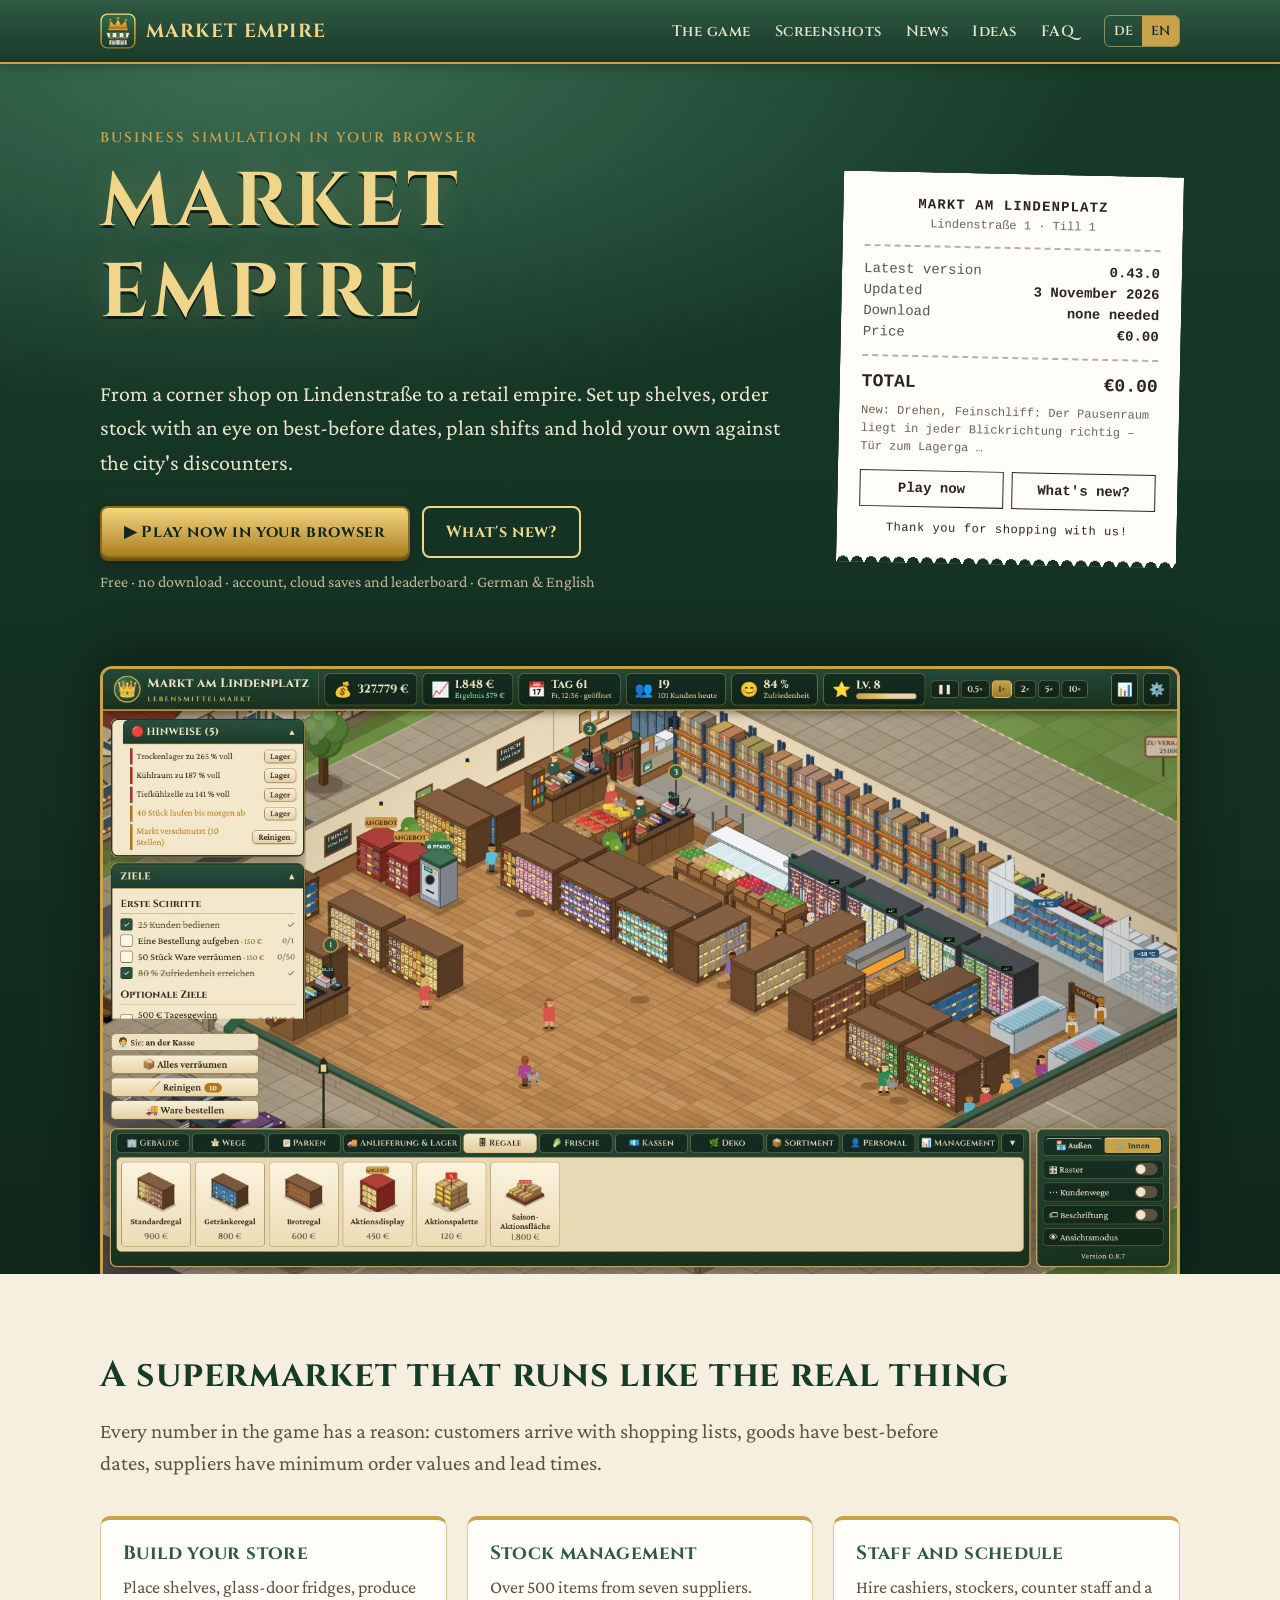
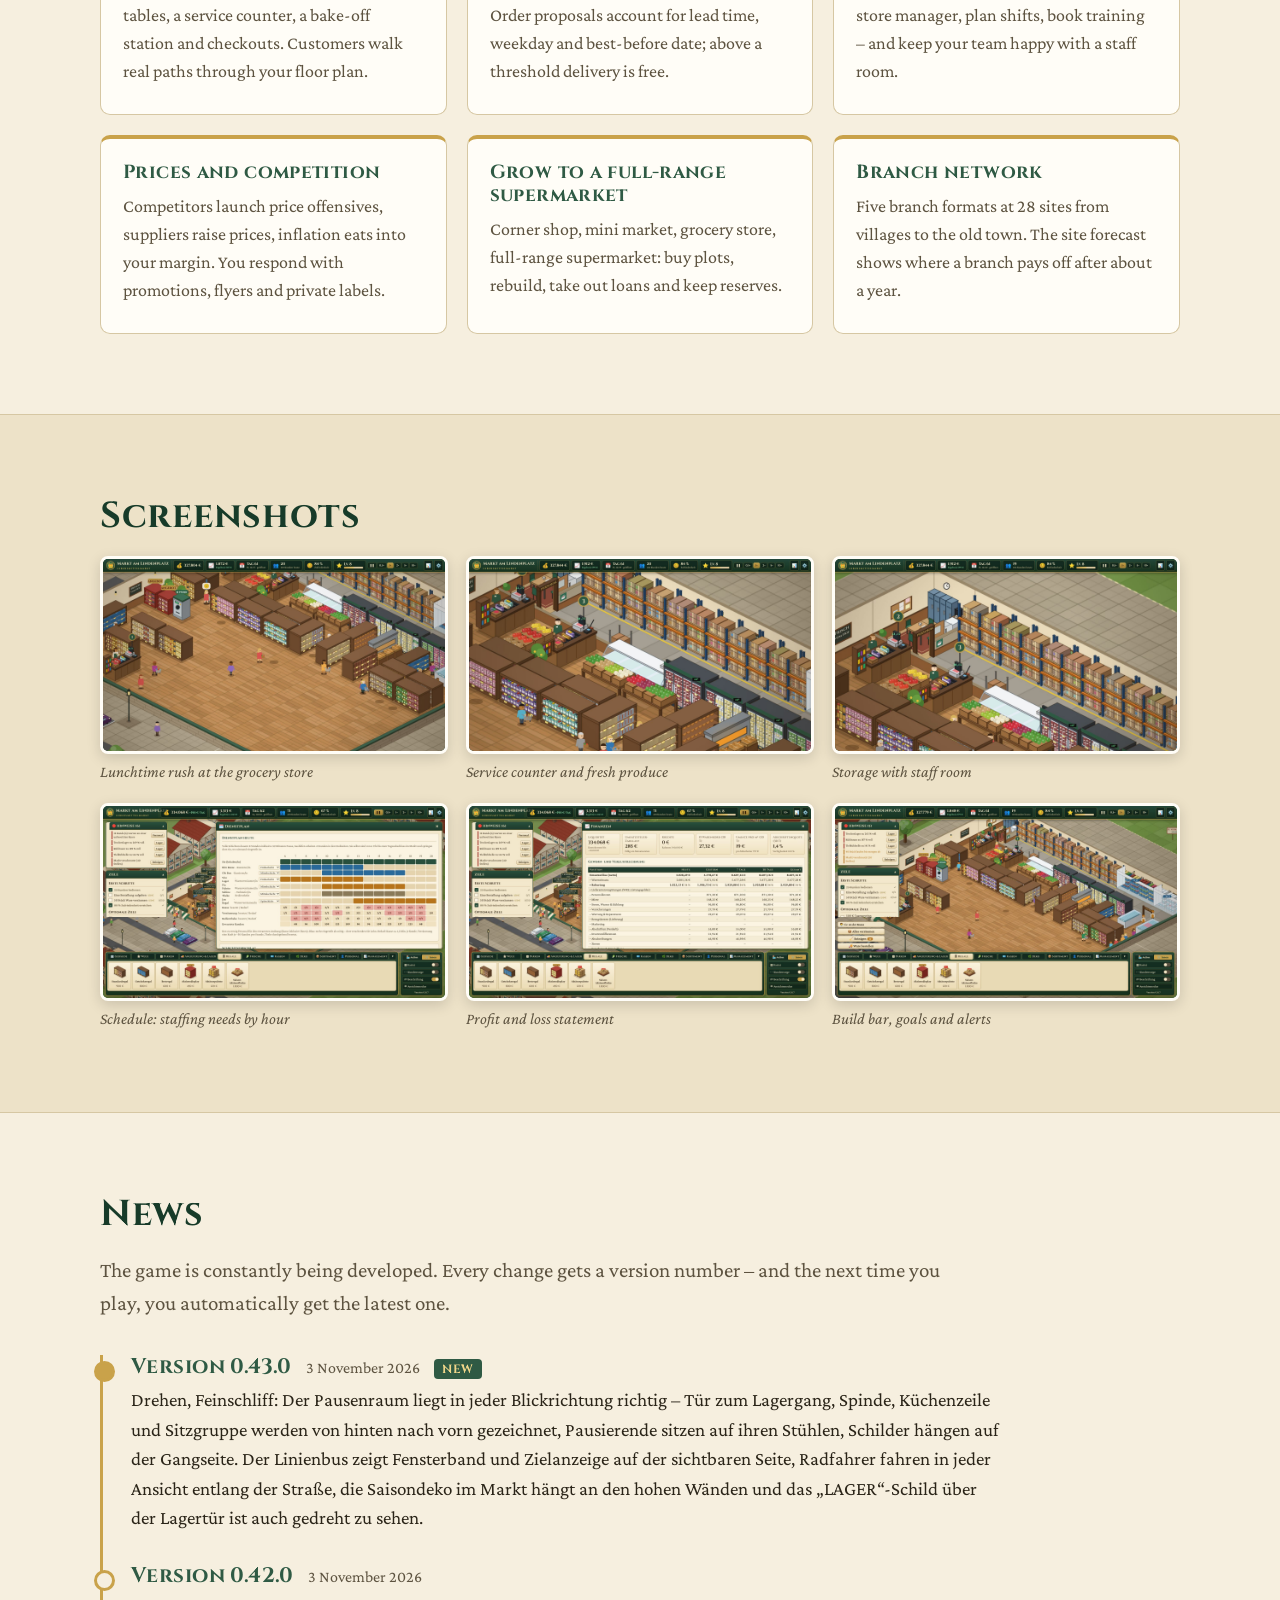
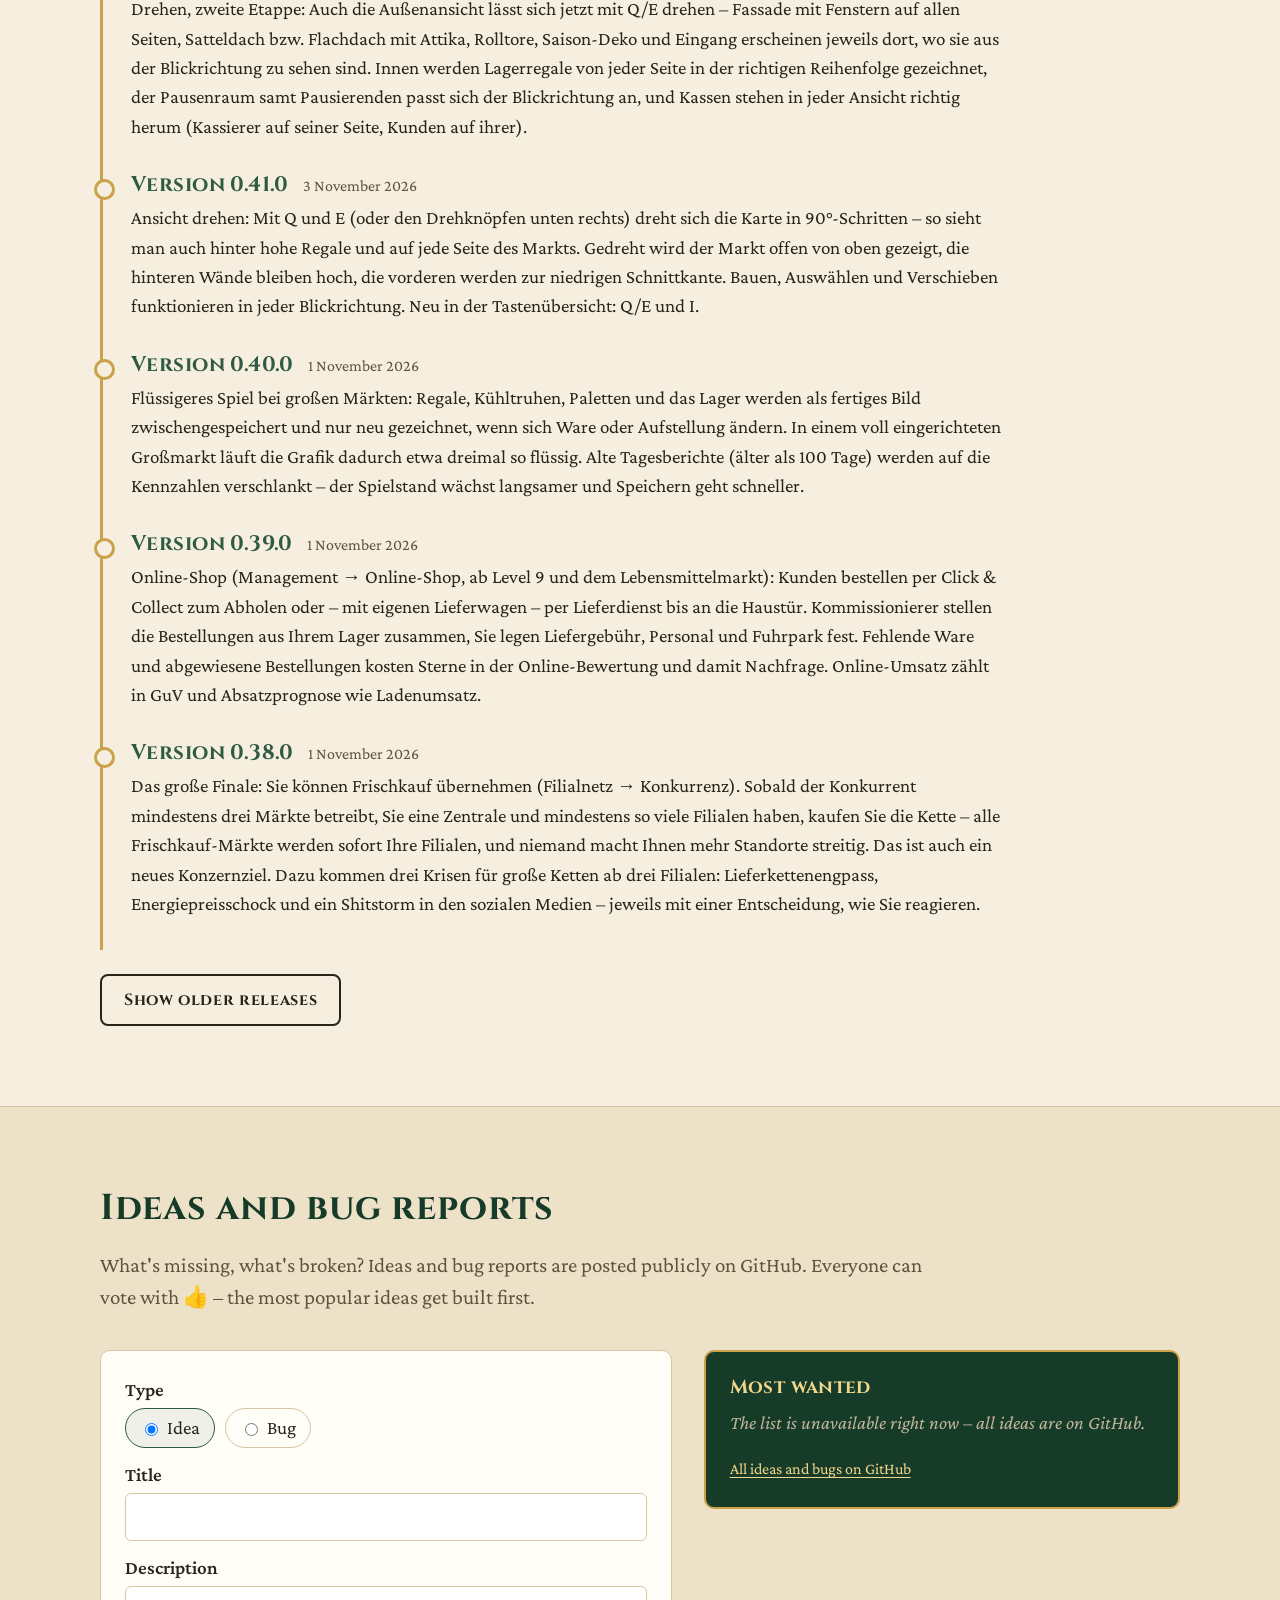
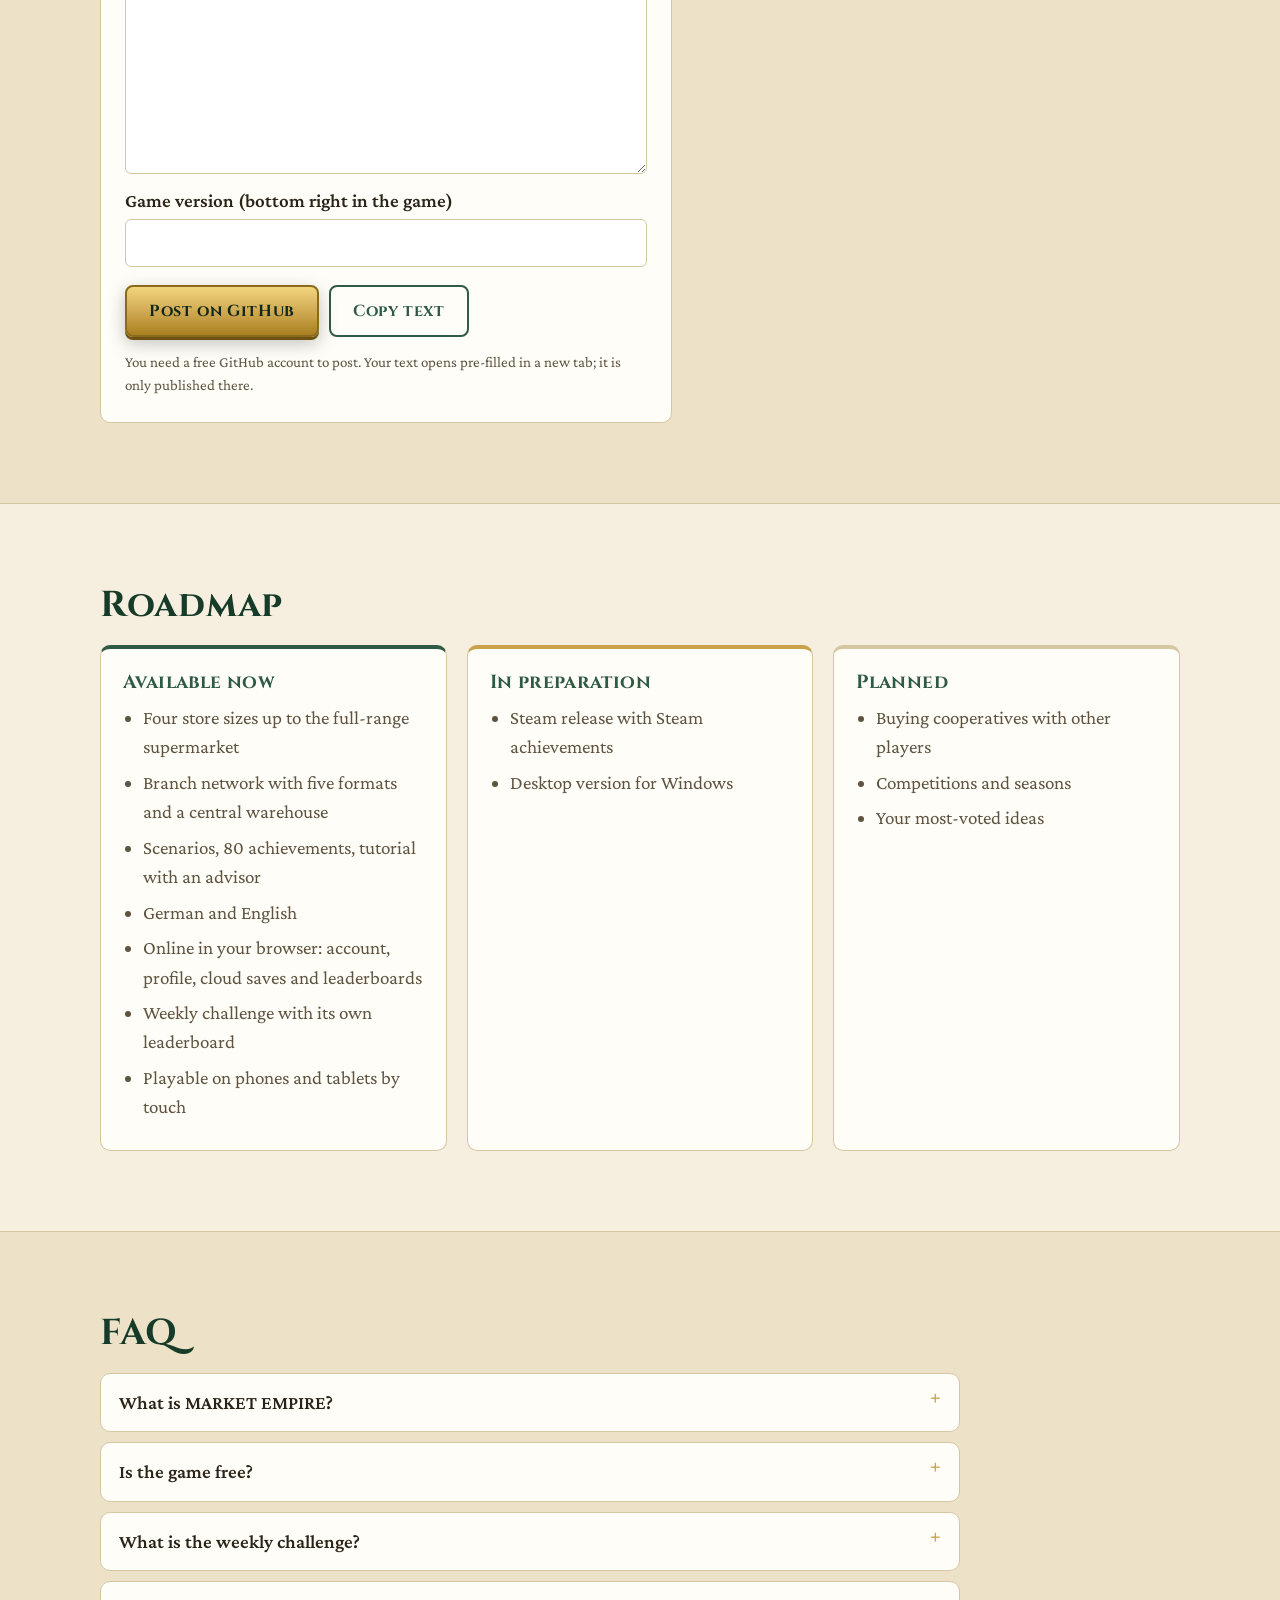
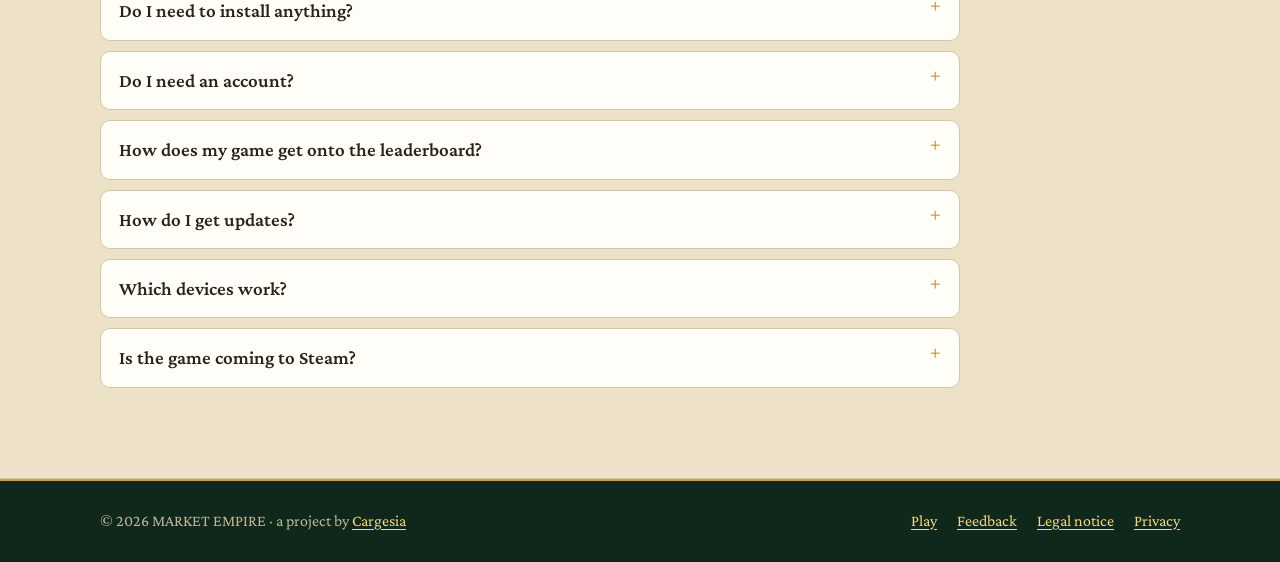
==== index.html @ 3762fe14 "Website aktualisiert achistyle-art/Logistik@d11e5144be3d0859a6070e743e539c5567334f18" ====
<!doctype html>
<html lang="de" data-lang="de">
<head>
<meta charset="utf-8">
<meta name="viewport" content="width=device-width, initial-scale=1, viewport-fit=cover">
<title>MARKET EMPIRE – Supermarkt-Simulation kostenlos im Browser spielen</title>
<meta name="description" content="MARKET EMPIRE ist eine kostenlose Supermarkt-Wirtschaftssimulation im Browser: Laden einrichten, Ware bestellen, Personal planen und vom Nachbarschaftsladen zur Supermarktkette wachsen. Ohne Download, auf Deutsch und Englisch, mit Bestenliste und Wochen-Challenge.">
<meta name="keywords" content="Supermarkt Simulator, Supermarkt Spiel, Wirtschaftssimulation, Tycoon, Browserspiel, Managerspiel, Einzelhandel Simulation, kostenlos, Aufbauspiel">
<meta name="robots" content="index, follow, max-image-preview:large">
<meta name="author" content="Cargesia">
<meta name="theme-color" content="#1f4a36">
<meta name="google-site-verification" content="EEF9jgekMQtsDhGKbaFrIhsSRcCTWhQtlOlE9mn3pO8">
<meta name="msvalidate.01" content="C9621C90A535AD0627130C37EF4FDA98">
<link rel="canonical" href="https://markt.cargesia.com/">
<link rel="alternate" hreflang="de" href="https://markt.cargesia.com/">
<link rel="alternate" hreflang="en" href="https://markt.cargesia.com/">
<link rel="alternate" hreflang="x-default" href="https://markt.cargesia.com/">
<link rel="alternate" type="text/markdown" href="https://markt.cargesia.com/llms.txt" title="MARKET EMPIRE für KI-Assistenten">
<link rel="sitemap" type="application/xml" href="/sitemap.xml">
<meta property="og:type" content="website">
<meta property="og:site_name" content="MARKET EMPIRE">
<meta property="og:locale" content="de_DE">
<meta property="og:locale:alternate" content="en_US">
<meta property="og:url" content="https://markt.cargesia.com/">
<meta property="og:title" content="MARKET EMPIRE – Supermarkt-Simulation kostenlos im Browser">
<meta property="og:description" content="Vom Nachbarschaftsladen zum Handelsimperium: Laden einrichten, Ware bestellen, Personal planen, Filialen eröffnen. Kostenlos, ohne Download.">
<meta property="og:image" content="https://markt.cargesia.com/img/markt-ui.jpg">
<meta property="og:image:width" content="1600">
<meta property="og:image:height" content="900">
<meta property="og:image:alt" content="Isometrische Ansicht eines eingerichteten Supermarkts mit Kunden und Kassen">
<meta name="twitter:card" content="summary_large_image">
<meta name="twitter:title" content="MARKET EMPIRE – Supermarkt-Simulation im Browser">
<meta name="twitter:description" content="Vom Nachbarschaftsladen zum Handelsimperium – kostenlos im Browser spielen.">
<meta name="twitter:image" content="https://markt.cargesia.com/img/markt-ui.jpg">
<link rel="icon" href="img/logo.svg" type="image/svg+xml">
<link rel="apple-touch-icon" href="img/logo.svg">
<!-- seo:jsonld -->
<script type="application/ld+json">[{"@context":"https://schema.org","@type":"VideoGame","@id":"https://markt.cargesia.com/#spiel","name":"MARKET EMPIRE","alternateName":"Market Empire – Supermarkt-Tycoon","description":"Kostenlose Supermarkt-Wirtschaftssimulation im Browser: vom kleinen Nachbarschaftsladen zum Vollsortiment-Supermarkt und zur regionalen Kette. Regale einrichten, Ware mit Blick aufs MHD bestellen, Personal und Schichten planen, Preise gegen Discounter setzen, Filialen eröffnen.","url":"https://markt.cargesia.com/","sameAs":["https://markt.cargesia.com/spielen/"],"genre":["Wirtschaftssimulation","Tycoon","Aufbauspiel","Management"],"gamePlatform":["Webbrowser","PC","Smartphone","Tablet"],"applicationCategory":"GameApplication","operatingSystem":"Webbrowser (Chrome, Edge, Firefox, Safari)","inLanguage":["de","en"],"playMode":"SinglePlayer","isAccessibleForFree":true,"softwareVersion":"0.43.0","dateModified":"2026-11-03","image":"https://markt.cargesia.com/img/markt-ui.jpg","screenshot":["https://markt.cargesia.com/img/markt-ui.jpg","https://markt.cargesia.com/img/innenraum.jpg","https://markt.cargesia.com/img/theke.jpg","https://markt.cargesia.com/img/lager.jpg","https://markt.cargesia.com/img/dienstplan.jpg","https://markt.cargesia.com/img/finanzen.jpg"],"offers":{"@type":"Offer","price":"0","priceCurrency":"EUR","availability":"https://schema.org/InStock","url":"https://markt.cargesia.com/spielen/"},"author":{"@type":"Organization","@id":"https://markt.cargesia.com/#cargesia","name":"Cargesia","url":"https://cargesia.com"},"publisher":{"@type":"Organization","@id":"https://markt.cargesia.com/#cargesia","name":"Cargesia","url":"https://cargesia.com"}},{"@context":"https://schema.org","@type":"WebSite","@id":"https://markt.cargesia.com/#website","name":"MARKET EMPIRE","url":"https://markt.cargesia.com/","inLanguage":"de","publisher":{"@type":"Organization","@id":"https://markt.cargesia.com/#cargesia","name":"Cargesia","url":"https://cargesia.com"}},{"@context":"https://schema.org","@type":"Organization","@id":"https://markt.cargesia.com/#cargesia","name":"Cargesia","url":"https://cargesia.com"},{"@context":"https://schema.org","@type":"FAQPage","mainEntity":[{"@type":"Question","name":"Was ist MARKET EMPIRE?","acceptedAnswer":{"@type":"Answer","text":"MARKET EMPIRE ist eine Supermarkt-Wirtschaftssimulation (Tycoon-Spiel), die kostenlos im Browser läuft. Sie beginnen mit einem kleinen Nachbarschaftsladen, richten Regale und Kassen ein, bestellen Ware bei Lieferanten, stellen Personal ein und bauen den Laden bis zum Vollsortiment-Supermarkt und zur regionalen Kette aus. Entwickelt wird das Spiel von Cargesia."}},{"@type":"Question","name":"Ist das Spiel kostenlos?","acceptedAnswer":{"@type":"Answer","text":"Ja. MARKET EMPIRE ist kostenlos, ohne Werbung und ohne Kaufoptionen im Spiel."}},{"@type":"Question","name":"Was ist die Wochen-Challenge?","acceptedAnswer":{"@type":"Answer","text":"Jeden Montag starten alle Spieler mit derselben Ausgangslage – etwa knappem Startkapital oder einem Discounter nebenan – und haben 28 Spieltage für das beste Betriebsergebnis. Die Ergebnisse stehen in einer eigenen Wochen-Bestenliste. Im Advent wird die Challenge zum Weihnachtsgeschäft."}},{"@type":"Question","name":"Muss ich etwas installieren?","acceptedAnswer":{"@type":"Answer","text":"Nein. MARKET EMPIRE läuft direkt im Browser – einfach auf „Jetzt im Browser spielen“ klicken. Ein aktueller Chrome, Edge, Firefox oder Safari genügt."}},{"@type":"Question","name":"Brauche ich ein Konto?","acceptedAnswer":{"@type":"Answer","text":"Ja, für ein neues Spiel brauchen Sie ein kostenloses Konto – angelegt in einer Minute mit Spielername, Passwort und E-Mail-Adresse. Wir senden Ihnen einen 6-stelligen Code, mit dem Sie bestätigen, dass es Sie wirklich gibt; keine Werbung. Danach werden Ihre Spielstände in der Cloud gesichert, Sie können auf jedem Gerät weiterspielen, haben ein Profil und erscheinen in der Bestenliste."}},{"@type":"Question","name":"Wie kommt mein Spiel in die Bestenliste?","acceptedAnswer":{"@type":"Answer","text":"Melden Sie sich spätestens am 14. Spieltag an – dann zählt das Spiel automatisch. Der Server berechnet die Werte selbst aus Ihrem Cloud-Spielstand; Spiele mit Cheats zählen nicht."}},{"@type":"Question","name":"Wie bekomme ich Updates?","acceptedAnswer":{"@type":"Answer","text":"Automatisch: Beim nächsten Aufruf spielen Sie schon die neueste Version. Was sich geändert hat, steht oben unter „Neuigkeiten“ und im Hauptmenü des Spiels."}},{"@type":"Question","name":"Welche Geräte eignen sich?","acceptedAnswer":{"@type":"Answer","text":"PC, Laptop, Tablet und Handy. Am PC steuern Sie mit Maus und Tastatur, auf Handy und Tablet per Touch: mit einem Finger verschieben, mit zwei Fingern zoomen, Regale per Antippen bauen. In den Einstellungen lässt sich die Grafikqualität reduzieren, falls es ruckelt."}},{"@type":"Question","name":"Kommt das Spiel auf Steam?","acceptedAnswer":{"@type":"Answer","text":"Ja, die Steam-Veröffentlichung ist in Vorbereitung. Sobald die Shopseite steht, finden Sie den Link hier."}}]}]</script>
<!-- /seo:jsonld -->
<link rel="stylesheet" href="style.css">
</head>
<body>
<a class="skip" href="#inhalt"><span lang="de">Zum Inhalt</span><span lang="en">Skip to content</span></a>

<header class="top">
  <div class="wrap top-inner">
    <a class="brand" href="#start" aria-label="MARKET EMPIRE">
      <img src="img/logo.svg" alt="" width="36" height="36">
      <span>MARKET EMPIRE</span>
    </a>
    <nav class="nav" aria-label="Hauptmenü">
      <a href="#spiel"><span lang="de">Das Spiel</span><span lang="en">The game</span></a>
      <a href="#bilder"><span lang="de">Bilder</span><span lang="en">Screenshots</span></a>
      <a href="#neuigkeiten"><span lang="de">Neuigkeiten</span><span lang="en">News</span></a>
      <a href="#vorschlaege"><span lang="de">Vorschläge</span><span lang="en">Ideas</span></a>
      <a href="#faq">FAQ</a>
    </nav>
    <div class="lang" role="group" aria-label="Sprache / Language">
      <button type="button" data-set-lang="de" aria-pressed="true">DE</button>
      <button type="button" data-set-lang="en" aria-pressed="false">EN</button>
    </div>
  </div>
</header>

<div class="announcement" id="announcement" hidden><div class="wrap" id="announcement-text"></div></div>
<main id="inhalt">
  <!-- Start -->
  <section id="start" class="hero">
    <div class="wrap hero-grid">
      <div class="hero-copy">
        <p class="eyebrow"><span lang="de">Wirtschaftssimulation im Browser</span><span lang="en">Business simulation in your browser</span></p>
        <h1>MARKET EMPIRE</h1>
        <p class="lede">
          <span lang="de">Vom Nachbarschaftsladen an der Lindenstraße zum Handelsimperium. Richten Sie Regale ein, bestellen Sie Ware mit Blick aufs MHD, planen Sie Schichten und behaupten Sie sich gegen die Discounter der Stadt.</span>
          <span lang="en">From a corner shop on Lindenstraße to a retail empire. Set up shelves, order stock with an eye on best-before dates, plan shifts and hold your own against the city's discounters.</span>
        </p>
        <div class="cta">
          <a class="btn btn-gold" href="/spielen/" data-online>
            <span lang="de">▶ Jetzt im Browser spielen</span><span lang="en">▶ Play now in your browser</span>
          </a>
          <a class="btn btn-ghost" href="#neuigkeiten"><span lang="de">Was ist neu?</span><span lang="en">What's new?</span></a>
        </div>
        <p class="meta">
          <span lang="de">Kostenlos · ohne Download · Konto, Cloud-Spielstände und Bestenliste · Deutsch &amp; English</span>
          <span lang="en">Free · no download · account, cloud saves and leaderboard · German &amp; English</span>
        </p>
      </div>

      <!-- Kassenbon: neueste Version -->
      <aside class="receipt" aria-labelledby="bon-title">
        <p class="receipt-head" id="bon-title">MARKT AM LINDENPLATZ</p>
        <p class="receipt-sub">Lindenstraße 1 · <span lang="de">Kasse 1</span><span lang="en">Till 1</span></p>
        <div class="receipt-rule" aria-hidden="true"></div>
        <dl class="receipt-lines">
          <div><dt><span lang="de">Neueste Version</span><span lang="en">Latest version</span></dt><dd id="bon-version"><!-- seo:version -->0.43.0<!-- /seo:version --></dd></div>
          <div><dt><span lang="de">Stand</span><span lang="en">Updated</span></dt><dd id="bon-date"><!-- seo:date -->03.11.2026<!-- /seo:date --></dd></div>
          <div><dt><span lang="de">Download</span><span lang="en">Download</span></dt><dd><span lang="de">keiner nötig</span><span lang="en">none needed</span></dd></div>
          <div><dt><span lang="de">Preis</span><span lang="en">Price</span></dt><dd class="price"><span lang="de">0,00 €</span><span lang="en">€0.00</span></dd></div>
        </dl>
        <div class="receipt-rule" aria-hidden="true"></div>
        <p class="receipt-total"><span><span lang="de">SUMME</span><span lang="en">TOTAL</span></span><span class="price"><span lang="de">0,00 €</span><span lang="en">€0.00</span></span></p>
        <p class="receipt-note" id="bon-news"></p>
        <div class="receipt-links">
          <a href="/spielen/" data-online><span lang="de">Jetzt spielen</span><span lang="en">Play now</span></a>
          <a href="#neuigkeiten"><span lang="de">Was ist neu?</span><span lang="en">What's new?</span></a>
        </div>
        <p class="receipt-thanks"><span lang="de">Vielen Dank für Ihren Einkauf!</span><span lang="en">Thank you for shopping with us!</span></p>
      </aside>
    </div>
    <figure class="wrap hero-shot">
      <img src="img/markt-ui.jpg" alt="Isometrische Ansicht eines eingerichteten Lebensmittelmarkts mit Kunden, Kassen und Bauleiste" width="1600" height="900">
    </figure>
  </section>

  <!-- Das Spiel -->
  <section id="spiel" class="band">
    <div class="wrap">
      <h2><span lang="de">Ein Supermarkt, wie er wirklich läuft</span><span lang="en">A supermarket that runs like the real thing</span></h2>
      <p class="section-lede">
        <span lang="de">Jede Zahl im Spiel hat einen Grund: Kunden kommen mit Einkaufszettel, Ware hat ein Mindesthaltbarkeitsdatum, Lieferanten haben Mindestbestellwerte und Lieferzeiten.</span>
        <span lang="en">Every number in the game has a reason: customers arrive with shopping lists, goods have best-before dates, suppliers have minimum order values and lead times.</span>
      </p>
      <ul class="features">
        <li>
          <h3><span lang="de">Markt einrichten</span><span lang="en">Build your store</span></h3>
          <p><span lang="de">Regale, Kühlregale mit Glastüren, Obsttische, Bedientheke, Backstation und Kassen frei platzieren. Kunden laufen ihre Wege durch Ihren Grundriss.</span><span lang="en">Place shelves, glass-door fridges, produce tables, a service counter, a bake-off station and checkouts. Customers walk real paths through your floor plan.</span></p>
        </li>
        <li>
          <h3><span lang="de">Warenwirtschaft</span><span lang="en">Stock management</span></h3>
          <p><span lang="de">Über 500 Artikel bei sieben Lieferanten. Bestellvorschläge rechnen mit Lieferzeit, Wochentag und MHD; ab einer Grenze liefern Lieferanten frei Haus.</span><span lang="en">Over 500 items from seven suppliers. Order proposals account for lead time, weekday and best-before date; above a threshold delivery is free.</span></p>
        </li>
        <li>
          <h3><span lang="de">Personal und Dienstplan</span><span lang="en">Staff and schedule</span></h3>
          <p><span lang="de">Kassierer, Verräumer, Thekenpersonal und Marktleitung einstellen, Schichten planen, Schulungen buchen – und mit einem Personalraum für gute Pausen sorgen.</span><span lang="en">Hire cashiers, stockers, counter staff and a store manager, plan shifts, book training – and keep your team happy with a staff room.</span></p>
        </li>
        <li>
          <h3><span lang="de">Preise und Konkurrenz</span><span lang="en">Prices and competition</span></h3>
          <p><span lang="de">Mitbewerber starten Preisoffensiven, Lieferanten erhöhen Preise, die Inflation frisst an der Spanne. Sie reagieren mit Aktionen, Prospekten und Eigenmarken.</span><span lang="en">Competitors launch price offensives, suppliers raise prices, inflation eats into your margin. You respond with promotions, flyers and private labels.</span></p>
        </li>
        <li>
          <h3><span lang="de">Ausbau bis zum Vollsortimenter</span><span lang="en">Grow to a full-range supermarket</span></h3>
          <p><span lang="de">Nachbarschaftsladen, Mini-Markt, Lebensmittelmarkt, Vollsortiment-Supermarkt: Grundstücke kaufen, umbauen, Kredit aufnehmen und Reserven einplanen.</span><span lang="en">Corner shop, mini market, grocery store, full-range supermarket: buy plots, rebuild, take out loans and keep reserves.</span></p>
        </li>
        <li>
          <h3><span lang="de">Filialnetz</span><span lang="en">Branch network</span></h3>
          <p><span lang="de">Fünf Filialformate an 28 Standorten vom Dorf bis zur Altstadt. Die Standortprognose zeigt, wo sich eine Filiale nach rund einem Jahr bezahlt macht.</span><span lang="en">Five branch formats at 28 sites from villages to the old town. The site forecast shows where a branch pays off after about a year.</span></p>
        </li>
      </ul>
    </div>
  </section>

  <!-- Bilder -->
  <section id="bilder" class="band band-alt">
    <div class="wrap">
      <h2><span lang="de">Bilder aus dem Spiel</span><span lang="en">Screenshots</span></h2>
      <div class="gallery">
        <figure><button type="button" class="shot" data-full="img/innenraum.jpg"><img src="img/innenraum.jpg" alt="Innenansicht mit Regalen, Kühlregalen, Pfandautomat und Kunden" loading="lazy" width="1600" height="900"></button>
          <figcaption><span lang="de">Mittagsbetrieb im Lebensmittelmarkt</span><span lang="en">Lunchtime rush at the grocery store</span></figcaption></figure>
        <figure><button type="button" class="shot" data-full="img/theke.jpg"><img src="img/theke.jpg" alt="Bedientheke mit Fleisch, Wurst und Käse, daneben Obsttische" loading="lazy" width="1600" height="900"></button>
          <figcaption><span lang="de">Bedientheke und Frischeabteilung</span><span lang="en">Service counter and fresh produce</span></figcaption></figure>
        <figure><button type="button" class="shot" data-full="img/lager.jpg"><img src="img/lager.jpg" alt="Lager mit Schwerlastregalen, Paletten und Personalraum" loading="lazy" width="1600" height="900"></button>
          <figcaption><span lang="de">Lager mit Personalraum</span><span lang="en">Storage with staff room</span></figcaption></figure>
        <figure><button type="button" class="shot" data-full="img/dienstplan.jpg"><img src="img/dienstplan.jpg" alt="Dienstplan mit Bedarf und Besetzung je Stunde" loading="lazy" width="1600" height="900"></button>
          <figcaption><span lang="de">Dienstplan: Bedarf je Stunde</span><span lang="en">Schedule: staffing needs by hour</span></figcaption></figure>
        <figure><button type="button" class="shot" data-full="img/finanzen.jpg"><img src="img/finanzen.jpg" alt="Gewinn- und Verlustrechnung im Finanzbereich" loading="lazy" width="1600" height="900"></button>
          <figcaption><span lang="de">Gewinn- und Verlustrechnung</span><span lang="en">Profit and loss statement</span></figcaption></figure>
        <figure><button type="button" class="shot" data-full="img/markt-ui.jpg"><img src="img/markt-ui.jpg" alt="Gesamtansicht des Markts mit Bauleiste und Zielen" loading="lazy" width="1600" height="900"></button>
          <figcaption><span lang="de">Bauleiste, Ziele und Hinweise</span><span lang="en">Build bar, goals and alerts</span></figcaption></figure>
      </div>
    </div>
  </section>

  <!-- Neuigkeiten -->
  <section id="neuigkeiten" class="band">
    <div class="wrap">
      <h2><span lang="de">Neuigkeiten</span><span lang="en">News</span></h2>
      <p class="section-lede">
        <span lang="de">Das Spiel wird laufend weiterentwickelt. Jede Änderung bekommt eine Versionsnummer – und Sie spielen beim nächsten Aufruf automatisch die neueste.</span>
        <span lang="en">The game is constantly being developed. Every change gets a version number – and the next time you play, you automatically get the latest one.</span>
      </p>
      <ol class="releases" id="releases" aria-live="polite">
        <!-- seo:releases --><li class="release latest"><div class="release-head"><h3>Version 0.43.0</h3><span class="release-date">03.11.2026</span></div><p>Drehen, Feinschliff: Der Pausenraum liegt in jeder Blickrichtung richtig – Tür zum Lagergang, Spinde, Küchenzeile und Sitzgruppe werden von hinten nach vorn gezeichnet, Pausierende sitzen auf ihren Stühlen, Schilder hängen auf der Gangseite. Der Linienbus zeigt Fensterband und Zielanzeige auf der sichtbaren Seite, Radfahrer fahren in jeder Ansicht entlang der Straße, die Saisondeko im Markt hängt an den hohen Wänden und das „LAGER“-Schild über der Lagertür ist auch gedreht zu sehen.</p></li><li class="release"><div class="release-head"><h3>Version 0.42.0</h3><span class="release-date">03.11.2026</span></div><p>Drehen, zweite Etappe: Auch die Außenansicht lässt sich jetzt mit Q/E drehen – Fassade mit Fenstern auf allen Seiten, Satteldach bzw. Flachdach mit Attika, Rolltore, Saison-Deko und Eingang erscheinen jeweils dort, wo sie aus der Blickrichtung zu sehen sind. Innen werden Lagerregale von jeder Seite in der richtigen Reihenfolge gezeichnet, der Pausenraum samt Pausierenden passt sich der Blickrichtung an, und Kassen stehen in jeder Ansicht richtig herum (Kassierer auf seiner Seite, Kunden auf ihrer).</p></li><li class="release"><div class="release-head"><h3>Version 0.41.0</h3><span class="release-date">03.11.2026</span></div><p>Ansicht drehen: Mit Q und E (oder den Drehknöpfen unten rechts) dreht sich die Karte in 90°-Schritten – so sieht man auch hinter hohe Regale und auf jede Seite des Markts. Gedreht wird der Markt offen von oben gezeigt, die hinteren Wände bleiben hoch, die vorderen werden zur niedrigen Schnittkante. Bauen, Auswählen und Verschieben funktionieren in jeder Blickrichtung. Neu in der Tastenübersicht: Q/E und I.</p></li><li class="release"><div class="release-head"><h3>Version 0.40.0</h3><span class="release-date">01.11.2026</span></div><p>Flüssigeres Spiel bei großen Märkten: Regale, Kühltruhen, Paletten und das Lager werden als fertiges Bild zwischengespeichert und nur neu gezeichnet, wenn sich Ware oder Aufstellung ändern. In einem voll eingerichteten Großmarkt läuft die Grafik dadurch etwa dreimal so flüssig. Alte Tagesberichte (älter als 100 Tage) werden auf die Kennzahlen verschlankt – der Spielstand wächst langsamer und Speichern geht schneller.</p></li><li class="release"><div class="release-head"><h3>Version 0.39.0</h3><span class="release-date">01.11.2026</span></div><p>Online-Shop (Management → Online-Shop, ab Level 9 und dem Lebensmittelmarkt): Kunden bestellen per Click &amp; Collect zum Abholen oder – mit eigenen Lieferwagen – per Lieferdienst bis an die Haustür. Kommissionierer stellen die Bestellungen aus Ihrem Lager zusammen, Sie legen Liefergebühr, Personal und Fuhrpark fest. Fehlende Ware und abgewiesene Bestellungen kosten Sterne in der Online-Bewertung und damit Nachfrage. Online-Umsatz zählt in GuV und Absatzprognose wie Ladenumsatz.</p></li><!-- /seo:releases -->
      </ol>
      <button type="button" class="btn btn-ghost" id="more-releases" hidden><span lang="de">Ältere Versionen anzeigen</span><span lang="en">Show older releases</span></button>
    </div>
  </section>

  <!-- Vorschläge -->
  <section id="vorschlaege" class="band band-alt">
    <div class="wrap">
      <h2><span lang="de">Vorschläge und Fehlermeldungen</span><span lang="en">Ideas and bug reports</span></h2>
      <p class="section-lede">
        <span lang="de">Was fehlt Ihnen im Spiel, was hakt? Vorschläge und Fehlerberichte landen öffentlich auf GitHub. Dort können alle mit 👍 abstimmen – die beliebtesten Ideen kommen zuerst ins Spiel.</span>
        <span lang="en">What's missing, what's broken? Ideas and bug reports are posted publicly on GitHub. Everyone can vote with 👍 – the most popular ideas get built first.</span>
      </p>
      <div class="ideas">
        <form id="idea-form" class="idea-form" novalidate>
          <fieldset class="kind">
            <legend><span lang="de">Art</span><span lang="en">Type</span></legend>
            <label><input type="radio" name="kind" value="Vorschlag" id="kind-idea" checked> <span lang="de">Vorschlag</span><span lang="en">Idea</span></label>
            <label><input type="radio" name="kind" value="Fehler" id="kind-bug"> <span lang="de">Fehler</span><span lang="en">Bug</span></label>
          </fieldset>
          <label for="idea-title"><span lang="de">Titel</span><span lang="en">Title</span></label>
          <input id="idea-title" name="title" maxlength="120" required autocomplete="off">
          <label for="idea-body"><span lang="de">Beschreibung</span><span lang="en">Description</span></label>
          <textarea id="idea-body" name="body" rows="6" maxlength="4000" required></textarea>
          <label for="idea-version"><span lang="de">Spielversion (steht unten rechts im Spiel)</span><span lang="en">Game version (bottom right in the game)</span></label>
          <input id="idea-version" name="version" maxlength="20" autocomplete="off">
          <p class="form-error" id="idea-error" hidden></p>
          <div class="form-actions">
            <button type="submit" class="btn btn-gold"><span lang="de">Auf GitHub absenden</span><span lang="en">Post on GitHub</span></button>
            <button type="button" class="btn btn-ghost" id="idea-copy"><span lang="de">Text kopieren</span><span lang="en">Copy text</span></button>
          </div>
          <p class="fine">
            <span lang="de">Zum Absenden brauchen Sie ein kostenloses GitHub-Konto. Ihr Text öffnet sich dort vorausgefüllt in einem neuen Tab; erst dort wird er veröffentlicht.</span>
            <span lang="en">You need a free GitHub account to post. Your text opens pre-filled in a new tab; it is only published there.</span>
          </p>
        </form>
        <div class="idea-board">
          <h3><span lang="de">Meistgewünscht</span><span lang="en">Most wanted</span></h3>
          <ol class="idea-list" id="idea-list" aria-live="polite">
            <li class="idea-empty"><span lang="de">Vorschläge werden geladen …</span><span lang="en">Loading ideas …</span></li>
          </ol>
          <a class="board-link" href="https://github.com/achistyle-art/market-empire-releases/issues" rel="noopener"><span lang="de">Alle Vorschläge und Fehler auf GitHub</span><span lang="en">All ideas and bugs on GitHub</span></a>
        </div>
      </div>
    </div>
  </section>

  <!-- Fahrplan -->
  <section id="fahrplan" class="band">
    <div class="wrap">
      <h2><span lang="de">Fahrplan</span><span lang="en">Roadmap</span></h2>
      <div class="roadmap">
        <div class="lane">
          <h3><span lang="de">Jetzt verfügbar</span><span lang="en">Available now</span></h3>
          <ul>
            <li><span lang="de">Vier Ausbaustufen bis zum Vollsortimenter</span><span lang="en">Four store sizes up to the full-range supermarket</span></li>
            <li><span lang="de">Filialnetz mit fünf Formaten und Zentrallager</span><span lang="en">Branch network with five formats and a central warehouse</span></li>
            <li><span lang="de">Szenarien, 80 Erfolge, Tutorial mit Beraterin</span><span lang="en">Scenarios, 80 achievements, tutorial with an advisor</span></li>
            <li><span lang="de">Deutsch und Englisch</span><span lang="en">German and English</span></li>
            <li><span lang="de">Online im Browser: Konto, Profil, Cloud-Spielstände und Bestenlisten</span><span lang="en">Online in your browser: account, profile, cloud saves and leaderboards</span></li>
            <li><span lang="de">Wochen-Challenge mit eigener Bestenliste</span><span lang="en">Weekly challenge with its own leaderboard</span></li>
            <li><span lang="de">Spielbar auf Handy und Tablet per Touch</span><span lang="en">Playable on phones and tablets by touch</span></li>
          </ul>
        </div>
        <div class="lane">
          <h3><span lang="de">In Vorbereitung</span><span lang="en">In preparation</span></h3>
          <ul>
            <li><span lang="de">Veröffentlichung auf Steam mit Steam-Erfolgen</span><span lang="en">Steam release with Steam achievements</span></li>
            <li><span lang="de">Desktop-Version für Windows</span><span lang="en">Desktop version for Windows</span></li>
          </ul>
        </div>
        <div class="lane">
          <h3><span lang="de">Geplant</span><span lang="en">Planned</span></h3>
          <ul>
            <li><span lang="de">Einkaufsgenossenschaften mit anderen Spielern</span><span lang="en">Buying cooperatives with other players</span></li>
            <li><span lang="de">Wettbewerbe und Saisons</span><span lang="en">Competitions and seasons</span></li>
            <li><span lang="de">Ihre Vorschläge mit den meisten Stimmen</span><span lang="en">Your most-voted ideas</span></li>
          </ul>
        </div>
      </div>
    </div>
  </section>

  <!-- FAQ -->
  <section id="faq" class="band band-alt">
    <div class="wrap faq">
      <h2><span lang="de">Häufige Fragen</span><span lang="en">FAQ</span></h2>
      <details>
        <summary><span lang="de">Was ist MARKET EMPIRE?</span><span lang="en">What is MARKET EMPIRE?</span></summary>
        <p><span lang="de">MARKET EMPIRE ist eine Supermarkt-Wirtschaftssimulation (Tycoon-Spiel), die kostenlos im Browser läuft. Sie beginnen mit einem kleinen Nachbarschaftsladen, richten Regale und Kassen ein, bestellen Ware bei Lieferanten, stellen Personal ein und bauen den Laden bis zum Vollsortiment-Supermarkt und zur regionalen Kette aus. Entwickelt wird das Spiel von Cargesia.</span><span lang="en">MARKET EMPIRE is a supermarket business simulation (tycoon game) that runs for free in your browser. You start with a small corner shop, set up shelves and checkouts, order goods from suppliers, hire staff and grow the store into a full-range supermarket and a regional chain. The game is developed by Cargesia.</span></p>
      </details>
      <details>
        <summary><span lang="de">Ist das Spiel kostenlos?</span><span lang="en">Is the game free?</span></summary>
        <p><span lang="de">Ja. MARKET EMPIRE ist kostenlos, ohne Werbung und ohne Kaufoptionen im Spiel.</span><span lang="en">Yes. MARKET EMPIRE is free, without ads and without in-game purchases.</span></p>
      </details>
      <details>
        <summary><span lang="de">Was ist die Wochen-Challenge?</span><span lang="en">What is the weekly challenge?</span></summary>
        <p><span lang="de">Jeden Montag starten alle Spieler mit derselben Ausgangslage – etwa knappem Startkapital oder einem Discounter nebenan – und haben 28 Spieltage für das beste Betriebsergebnis. Die Ergebnisse stehen in einer eigenen Wochen-Bestenliste. Im Advent wird die Challenge zum Weihnachtsgeschäft.</span><span lang="en">Every Monday all players start from the same position – for example tight starting capital or a discounter next door – and have 28 game days for the best operating result. Results appear on a weekly leaderboard. During Advent the challenge becomes a Christmas trade.</span></p>
      </details>
      <details>
        <summary><span lang="de">Muss ich etwas installieren?</span><span lang="en">Do I need to install anything?</span></summary>
        <p><span lang="de">Nein. MARKET EMPIRE läuft direkt im Browser – einfach auf „Jetzt im Browser spielen“ klicken. Ein aktueller Chrome, Edge, Firefox oder Safari genügt.</span><span lang="en">No. MARKET EMPIRE runs right in your browser – just click “Play now in your browser”. A current Chrome, Edge, Firefox or Safari is all you need.</span></p>
      </details>
      <details>
        <summary><span lang="de">Brauche ich ein Konto?</span><span lang="en">Do I need an account?</span></summary>
        <p><span lang="de">Ja, für ein neues Spiel brauchen Sie ein kostenloses Konto – angelegt in einer Minute mit Spielername, Passwort und E-Mail-Adresse. Wir senden Ihnen einen 6-stelligen Code, mit dem Sie bestätigen, dass es Sie wirklich gibt; keine Werbung. Danach werden Ihre Spielstände in der Cloud gesichert, Sie können auf jedem Gerät weiterspielen, haben ein Profil und erscheinen in der Bestenliste.</span><span lang="en">Yes, a new game needs a free account – created in a minute with a player name, password and email address. We send you a 6-digit code to confirm that you are real; no advertising. After that your saves are backed up in the cloud, you can continue on any device, get a profile and appear on the leaderboard.</span></p>
      </details>
      <details>
        <summary><span lang="de">Wie kommt mein Spiel in die Bestenliste?</span><span lang="en">How does my game get onto the leaderboard?</span></summary>
        <p><span lang="de">Melden Sie sich spätestens am 14. Spieltag an – dann zählt das Spiel automatisch. Der Server berechnet die Werte selbst aus Ihrem Cloud-Spielstand; Spiele mit Cheats zählen nicht.</span><span lang="en">Sign in by day 14 at the latest – then the game counts automatically. The server calculates the values itself from your cloud save; games with cheats do not count.</span></p>
      </details>
      <details>
        <summary><span lang="de">Wie bekomme ich Updates?</span><span lang="en">How do I get updates?</span></summary>
        <p><span lang="de">Automatisch: Beim nächsten Aufruf spielen Sie schon die neueste Version. Was sich geändert hat, steht oben unter „Neuigkeiten“ und im Hauptmenü des Spiels.</span><span lang="en">Automatically: the next time you open the game you are already playing the latest version. What has changed is listed above under “News” and in the game's main menu.</span></p>
      </details>
      <details>
        <summary><span lang="de">Welche Geräte eignen sich?</span><span lang="en">Which devices work?</span></summary>
        <p><span lang="de">PC, Laptop, Tablet und Handy. Am PC steuern Sie mit Maus und Tastatur, auf Handy und Tablet per Touch: mit einem Finger verschieben, mit zwei Fingern zoomen, Regale per Antippen bauen. In den Einstellungen lässt sich die Grafikqualität reduzieren, falls es ruckelt.</span><span lang="en">PC, laptop, tablet and phone. On a PC you play with mouse and keyboard, on phones and tablets by touch: drag with one finger, pinch to zoom, tap to build. You can lower the graphics quality in the settings if it stutters.</span></p>
      </details>
      <details>
        <summary><span lang="de">Kommt das Spiel auf Steam?</span><span lang="en">Is the game coming to Steam?</span></summary>
        <p><span lang="de">Ja, die Steam-Veröffentlichung ist in Vorbereitung. Sobald die Shopseite steht, finden Sie den Link hier.</span><span lang="en">Yes, the Steam release is in preparation. As soon as the store page is live, you'll find the link here.</span></p>
      </details>
    </div>
  </section>
</main>

<footer class="foot">
  <div class="wrap foot-inner">
    <p>© 2026 MARKET EMPIRE · <span lang="de">ein Projekt von</span><span lang="en">a project by</span> <a href="https://cargesia.com" rel="noopener">Cargesia</a></p>
    <p class="foot-links">
      <a href="/spielen/" data-online><span lang="de">Spielen</span><span lang="en">Play</span></a>
      <a href="#vorschlaege"><span lang="de">Feedback</span><span lang="en">Feedback</span></a>
      <a href="/impressum" data-online><span lang="de">Impressum</span><span lang="en">Legal notice</span></a>
      <a href="/datenschutz" data-online><span lang="de">Datenschutz</span><span lang="en">Privacy</span></a>
    </p>
  </div>
</footer>

<dialog class="lightbox" id="lightbox" aria-label="Bild">
  <img alt="" id="lightbox-img">
  <button type="button" class="lightbox-close" id="lightbox-close" aria-label="Schließen">×</button>
</dialog>

<script src="app.js"></script>
</body>
</html>
---- style.css ----
/* MARKET EMPIRE – Website. Farben und Schriften wie im Spiel (Grün, Gold, Pergament). */
@font-face { font-family: 'Cinzel'; font-weight: 600; font-display: swap; src: url(fonts/cinzel-latin-600-normal.woff2) format('woff2'); }
@font-face { font-family: 'Cinzel'; font-weight: 700; font-display: swap; src: url(fonts/cinzel-latin-700-normal.woff2) format('woff2'); }
@font-face { font-family: 'Crimson Pro'; font-weight: 400; font-display: swap; src: url(fonts/crimson-pro-latin-400-normal.woff2) format('woff2'); }
@font-face { font-family: 'Crimson Pro'; font-weight: 600; font-display: swap; src: url(fonts/crimson-pro-latin-600-normal.woff2) format('woff2'); }
@font-face { font-family: 'Crimson Pro'; font-weight: 400; font-style: italic; font-display: swap; src: url(fonts/crimson-pro-latin-400-italic.woff2) format('woff2'); }

:root {
  --green: #2f5a44;
  --green-dark: #173b29;
  --green-deep: #10281c;
  --gold: #c9a24a;
  --gold-light: #f0d68a;
  --parchment: #f6efdf;
  --parchment-2: #ede2c8;
  --ink: #2a2418;
  --ink-soft: #5d5340;
  --line: #d6c7a3;
  --paper: #fffdf7;
  --red: #9b3226;
  --radius: 10px;
  --wrap: 1120px;
  --display: 'Cinzel', 'Trajan Pro', Georgia, serif;
  --text: 'Crimson Pro', Georgia, 'Times New Roman', serif;
  --mono: ui-monospace, 'Cascadia Mono', Consolas, monospace;
}

* { box-sizing: border-box; }
html { scroll-behavior: smooth; scroll-padding-top: 76px; -webkit-text-size-adjust: 100%; }
@media (prefers-reduced-motion: reduce) { html { scroll-behavior: auto; } }
body { margin: 0; background: var(--parchment); color: var(--ink); font: 400 19px/1.55 var(--text); }
img { max-width: 100%; height: auto; display: block; }
a { color: var(--green); text-underline-offset: 3px; }
a:hover { color: var(--green-dark); }
h1, h2, h3 { font-family: var(--display); font-weight: 700; line-height: 1.2; letter-spacing: .02em; margin: 0 0 .5em; }
h2 { font-size: clamp(26px, 3.4vw, 36px); color: var(--green-dark); }
h3 { font-size: 19px; color: var(--green); }
p { margin: 0 0 1em; }
:focus-visible { outline: 3px solid var(--gold); outline-offset: 2px; }

/* Sprachumschaltung: html[data-lang] blendet die andere Sprache aus */
html[data-lang="de"] [lang="en"], html[data-lang="en"] [lang="de"] { display: none !important; }

.wrap { max-width: var(--wrap); margin: 0 auto; padding: 0 20px; }
.skip { position: absolute; left: -9999px; top: 0; background: var(--gold); color: var(--ink); padding: 8px 14px; z-index: 100; }
.skip:focus { left: 8px; top: 8px; }

/* Kopfzeile */
.top { position: sticky; top: 0; z-index: 50; background: linear-gradient(var(--green), var(--green-dark)); border-bottom: 2px solid var(--gold); box-shadow: 0 2px 12px rgba(0,0,0,.25); }
.top-inner { display: flex; align-items: center; gap: 20px; height: 62px; }
.brand { display: flex; align-items: center; gap: 10px; color: var(--gold-light); text-decoration: none; font: 700 19px var(--display); letter-spacing: .06em; white-space: nowrap; }
.brand:hover { color: #fff; }
.nav { display: flex; gap: 4px; margin-left: auto; overflow-x: auto; scrollbar-width: none; }
.nav::-webkit-scrollbar { display: none; }
.nav a { color: #e9e1c8; text-decoration: none; font: 600 15px var(--display); letter-spacing: .03em; padding: 8px 10px; border-radius: 6px; white-space: nowrap; }
.nav a:hover { background: rgba(255,255,255,.08); color: #fff; }
.lang { display: flex; border: 1px solid rgba(240,214,138,.5); border-radius: 6px; overflow: hidden; flex: none; }
.lang button { background: none; border: 0; color: #e9e1c8; font: 600 13px var(--display); padding: 6px 9px; cursor: pointer; }
.lang button[aria-pressed="true"] { background: var(--gold); color: var(--green-deep); }

/* Start */
.hero { background: radial-gradient(1200px 500px at 20% 0, #3b6e55, transparent 70%), linear-gradient(var(--green-dark), var(--green-deep)); color: #f3ecd8; padding: 64px 0 0; overflow: hidden; }
.hero-grid { display: grid; grid-template-columns: 1fr 340px; gap: 48px; align-items: center; }
.eyebrow { font: 600 14px var(--display); letter-spacing: .14em; text-transform: uppercase; color: var(--gold); margin-bottom: 10px; }
.hero h1 { font-size: clamp(40px, 7vw, 76px); color: var(--gold-light); text-shadow: 0 3px 0 #0b1d14, 0 0 30px rgba(201,162,74,.25); letter-spacing: .05em; }
.lede { font-size: 22px; max-width: 34em; color: #ece4cc; }
.cta { display: flex; flex-wrap: wrap; gap: 12px; margin: 26px 0 12px; }
.meta { font-size: 16px; color: #bfb69b; }

.btn { display: inline-flex; align-items: center; justify-content: center; gap: 8px; font: 700 16px var(--display); letter-spacing: .04em; padding: 13px 22px; border-radius: 8px; text-decoration: none; cursor: pointer; border: 2px solid transparent; transition: transform .1s, filter .1s; }
.btn:active { transform: translateY(1px); }
.btn-gold { background: linear-gradient(#f2d57e, #c9a24a 60%, #a8801f); color: var(--green-deep); border-color: #8a6a1c; box-shadow: 0 3px 0 #6e5212, 0 6px 18px rgba(0,0,0,.25); }
.btn-gold:hover { filter: brightness(1.06); color: var(--green-deep); }
.btn-ghost { background: transparent; color: inherit; border-color: currentColor; }
.hero .btn-ghost { color: var(--gold-light); }
.btn-ghost:hover { background: rgba(201,162,74,.12); }

/* Kassenbon */
.receipt { background: var(--paper); color: #29261f; font: 14px/1.5 var(--mono); padding: 22px 22px 26px; transform: rotate(1.2deg); box-shadow: 0 18px 40px rgba(0,0,0,.4);
  -webkit-mask: radial-gradient(circle 6px at 50% 100%, transparent 98%, #000) 0 0 / 14px 100% repeat-x;
          mask: radial-gradient(circle 6px at 50% 100%, transparent 98%, #000) 0 0 / 14px 100% repeat-x; }
.receipt p { margin: 0; }
.receipt-head { text-align: center; font-weight: 700; letter-spacing: .08em; }
.receipt-sub { text-align: center; color: #6b6556; font-size: 12px; }
.receipt-rule { border-top: 2px dashed #b9b2a0; margin: 12px 0; }
.receipt-lines { margin: 0; }
.receipt-lines div { display: flex; justify-content: space-between; gap: 10px; }
.receipt-lines dt { color: #555; }
.receipt-lines dd { margin: 0; font-weight: 700; text-align: right; }
.receipt-total { display: flex; justify-content: space-between; font-weight: 700; font-size: 18px; }
.receipt-note { font-size: 12px; color: #6b6556; margin-top: 6px !important; }
.receipt-links { display: flex; gap: 8px; margin: 14px 0 12px; }
.receipt-links a { flex: 1; text-align: center; border: 1.5px solid #29261f; color: #29261f; text-decoration: none; padding: 7px 4px; font-weight: 700; }
.receipt-links a:hover { background: #29261f; color: var(--paper); }
.receipt-thanks { text-align: center; font-size: 12px; letter-spacing: .05em; }

.hero-shot { margin: 56px auto 0; padding-bottom: 0; }
.hero-shot img { border-radius: 12px 12px 0 0; border: 3px solid var(--gold); border-bottom: 0; box-shadow: 0 -10px 50px rgba(0,0,0,.4); }

/* Abschnitte */
.band { padding: 80px 0; }
.band-alt { background: var(--parchment-2); border-top: 1px solid var(--line); border-bottom: 1px solid var(--line); }
.section-lede { font-size: 21px; color: var(--ink-soft); max-width: 40em; margin-bottom: 36px; }

.features { list-style: none; padding: 0; margin: 0; display: grid; grid-template-columns: repeat(3, 1fr); gap: 20px; }
.features li { background: var(--paper); border: 1px solid var(--line); border-top: 4px solid var(--gold); border-radius: var(--radius); padding: 22px 22px 10px; }
.features p { color: var(--ink-soft); font-size: 18px; }

.gallery { display: grid; grid-template-columns: repeat(3, 1fr); gap: 18px; }
.gallery figure { margin: 0; }
.shot { display: block; padding: 0; border: 3px solid var(--paper); border-radius: 8px; overflow: hidden; cursor: zoom-in; background: var(--green-dark); box-shadow: 0 4px 14px rgba(0,0,0,.15); width: 100%; }
.shot img { transition: transform .3s; aspect-ratio: 16 / 9; object-fit: cover; }
.shot:hover img { transform: scale(1.04); }
.gallery figcaption { font-size: 16px; color: var(--ink-soft); margin-top: 6px; font-style: italic; }

.lightbox { padding: 0; border: 3px solid var(--gold); border-radius: 8px; background: #000; max-width: min(1600px, 94vw); }
.lightbox::backdrop { background: rgba(8,18,12,.88); }
.lightbox img { max-height: 88vh; width: auto; }
.lightbox-close { position: absolute; top: 6px; right: 8px; width: 40px; height: 40px; font-size: 28px; line-height: 1; border-radius: 50%; border: 0; background: rgba(0,0,0,.6); color: #fff; cursor: pointer; }

/* Versionen */
.releases { list-style: none; margin: 0 0 24px; padding: 0; border-left: 3px solid var(--gold); }
.release { position: relative; padding: 0 0 26px 28px; }
.release::before { content: ''; position: absolute; left: -9px; top: 6px; width: 15px; height: 15px; border-radius: 50%; background: var(--parchment); border: 3px solid var(--gold); }
.release.latest::before { background: var(--gold); }
.release-head { display: flex; flex-wrap: wrap; align-items: baseline; gap: 4px 14px; margin-bottom: 4px; }
.release-head h3 { margin: 0; font-size: 21px; }
.release-date { color: var(--ink-soft); font-size: 16px; }
.badge { font: 700 12px var(--display); letter-spacing: .06em; background: var(--green); color: var(--gold-light); padding: 2px 8px; border-radius: 4px; }
.release p { margin: 0 0 6px; max-width: 46em; }
.release ul { margin: 4px 0 6px; padding-left: 20px; max-width: 46em; }
.release-dl { display: flex; flex-wrap: wrap; gap: 14px; font-size: 16px; }
.release-empty, .idea-empty { color: var(--ink-soft); font-style: italic; padding-left: 28px; list-style: none; }

/* Vorschläge */
.ideas { display: grid; grid-template-columns: 1.2fr 1fr; gap: 32px; align-items: start; }
.idea-form { background: var(--paper); border: 1px solid var(--line); border-radius: var(--radius); padding: 24px; display: flex; flex-direction: column; }
.idea-form label { font-weight: 600; margin: 12px 0 4px; }
.idea-form input:not([type=radio]), .idea-form textarea { font: inherit; font-size: 18px; padding: 9px 12px; border: 1.5px solid var(--line); border-radius: 6px; background: #fff; color: var(--ink); width: 100%; }
.idea-form input:focus, .idea-form textarea:focus { border-color: var(--green); outline: none; box-shadow: 0 0 0 3px rgba(47,90,68,.18); }
.idea-form textarea { resize: vertical; min-height: 140px; }
.kind { border: 0; padding: 0; margin: 0; display: flex; gap: 10px; flex-wrap: wrap; }
.kind legend { font-weight: 600; margin-bottom: 4px; padding: 0; }
.kind label { margin: 0; font-weight: 400; display: flex; align-items: center; gap: 6px; border: 1.5px solid var(--line); border-radius: 20px; padding: 4px 14px; cursor: pointer; }
.kind label:has(input:checked) { border-color: var(--green); background: rgba(47,90,68,.08); }
.form-error { color: var(--red); margin: 10px 0 0; font-weight: 600; }
.form-actions { display: flex; flex-wrap: wrap; gap: 10px; margin-top: 18px; }
.idea-form .btn-ghost { color: var(--green); }
.fine { font-size: 15px; color: var(--ink-soft); margin: 14px 0 0; }

.idea-board { background: var(--green-dark); color: #ece4cc; border-radius: var(--radius); padding: 24px; border: 2px solid var(--gold); }
.idea-board h3 { color: var(--gold-light); }
.idea-list { list-style: none; padding: 0; margin: 0 0 16px; counter-reset: idea; }
.idea-list li:not(.idea-empty) { display: flex; gap: 12px; align-items: flex-start; padding: 10px 0; border-bottom: 1px solid rgba(240,214,138,.18); }
.idea-list .idea-empty { padding-left: 0; color: #bfb69b; }
.votes { flex: none; min-width: 52px; text-align: center; font: 700 15px var(--display); background: rgba(240,214,138,.12); border: 1px solid rgba(240,214,138,.4); color: var(--gold-light); border-radius: 6px; padding: 4px 6px; }
.idea-list a { color: #f3ecd8; text-decoration: none; }
.idea-list a:hover { text-decoration: underline; }
.idea-list .idea-meta { display: block; font-size: 14px; color: #bfb69b; }
.board-link { color: var(--gold-light); font-size: 16px; }
.board-link:hover { color: #fff; }

/* Fahrplan */
.roadmap { display: grid; grid-template-columns: repeat(3, 1fr); gap: 20px; }
.lane { background: var(--paper); border: 1px solid var(--line); border-radius: var(--radius); padding: 22px; }
.lane:nth-child(1) { border-top: 4px solid var(--green); }
.lane:nth-child(2) { border-top: 4px solid var(--gold); }
.lane:nth-child(3) { border-top: 4px solid var(--line); }
.lane ul { margin: 0; padding-left: 20px; color: var(--ink-soft); }
.lane li { margin-bottom: 6px; }

/* FAQ */
.faq details { max-width: 860px; background: var(--paper); border: 1px solid var(--line); border-radius: var(--radius); margin-bottom: 10px; }
.faq summary { cursor: pointer; padding: 14px 18px; font-weight: 600; list-style: none; display: flex; justify-content: space-between; gap: 12px; }
.faq summary::-webkit-details-marker { display: none; }
.faq summary::after { content: '+'; font: 700 22px/1 var(--display); color: var(--gold); flex: none; }
.faq details[open] summary::after { content: '–'; }
.faq details p { padding: 0 18px 14px; margin: 0; color: var(--ink-soft); }

/* Fußzeile */
.foot { background: var(--green-deep); color: #bfb69b; padding: 28px 0; font-size: 16px; border-top: 2px solid var(--gold); }
.foot-inner { display: flex; flex-wrap: wrap; justify-content: space-between; gap: 10px 24px; }
.foot p { margin: 0; }
.foot-links { display: flex; flex-wrap: wrap; gap: 8px 20px; }
.foot a { color: var(--gold-light); }

/* Rechtstexte */
.legal { max-width: 820px; padding: 56px 20px 80px; }
.legal h2 { margin-top: 1.4em; font-size: 24px; }
.legal .todo { background: #fff4d6; border: 1px dashed var(--gold); padding: 2px 6px; border-radius: 4px; font-family: var(--mono); font-size: 15px; }

/* Schmale Bildschirme */
@media (max-width: 900px) {
  .hero-grid, .ideas { grid-template-columns: 1fr; }
  .receipt { max-width: 360px; transform: none; }
  .features, .gallery, .roadmap { grid-template-columns: repeat(2, 1fr); }
}
@media (max-width: 640px) {
  body { font-size: 18px; }
  .wrap { padding: 0 16px; }
  .top-inner { gap: 10px; }
  .brand span { display: none; }
  .nav a { font-size: 13px; padding: 8px 6px; }
  .hero { padding-top: 40px; }
  .lede, .section-lede { font-size: 19px; }
  .band { padding: 56px 0; }
  .features, .gallery, .roadmap { grid-template-columns: 1fr; }
  .cta .btn { width: 100%; }
}

/* Ankündigung aus dem Admin-Bereich */
.announcement { background: var(--gold); color: var(--green-deep); font-weight: 600; padding: 10px 0; text-align: center; border-bottom: 1px solid #8a6a1c; }
.legal .muted { color: var(--ink-soft); font-size: 15px; margin-top: 2em; }
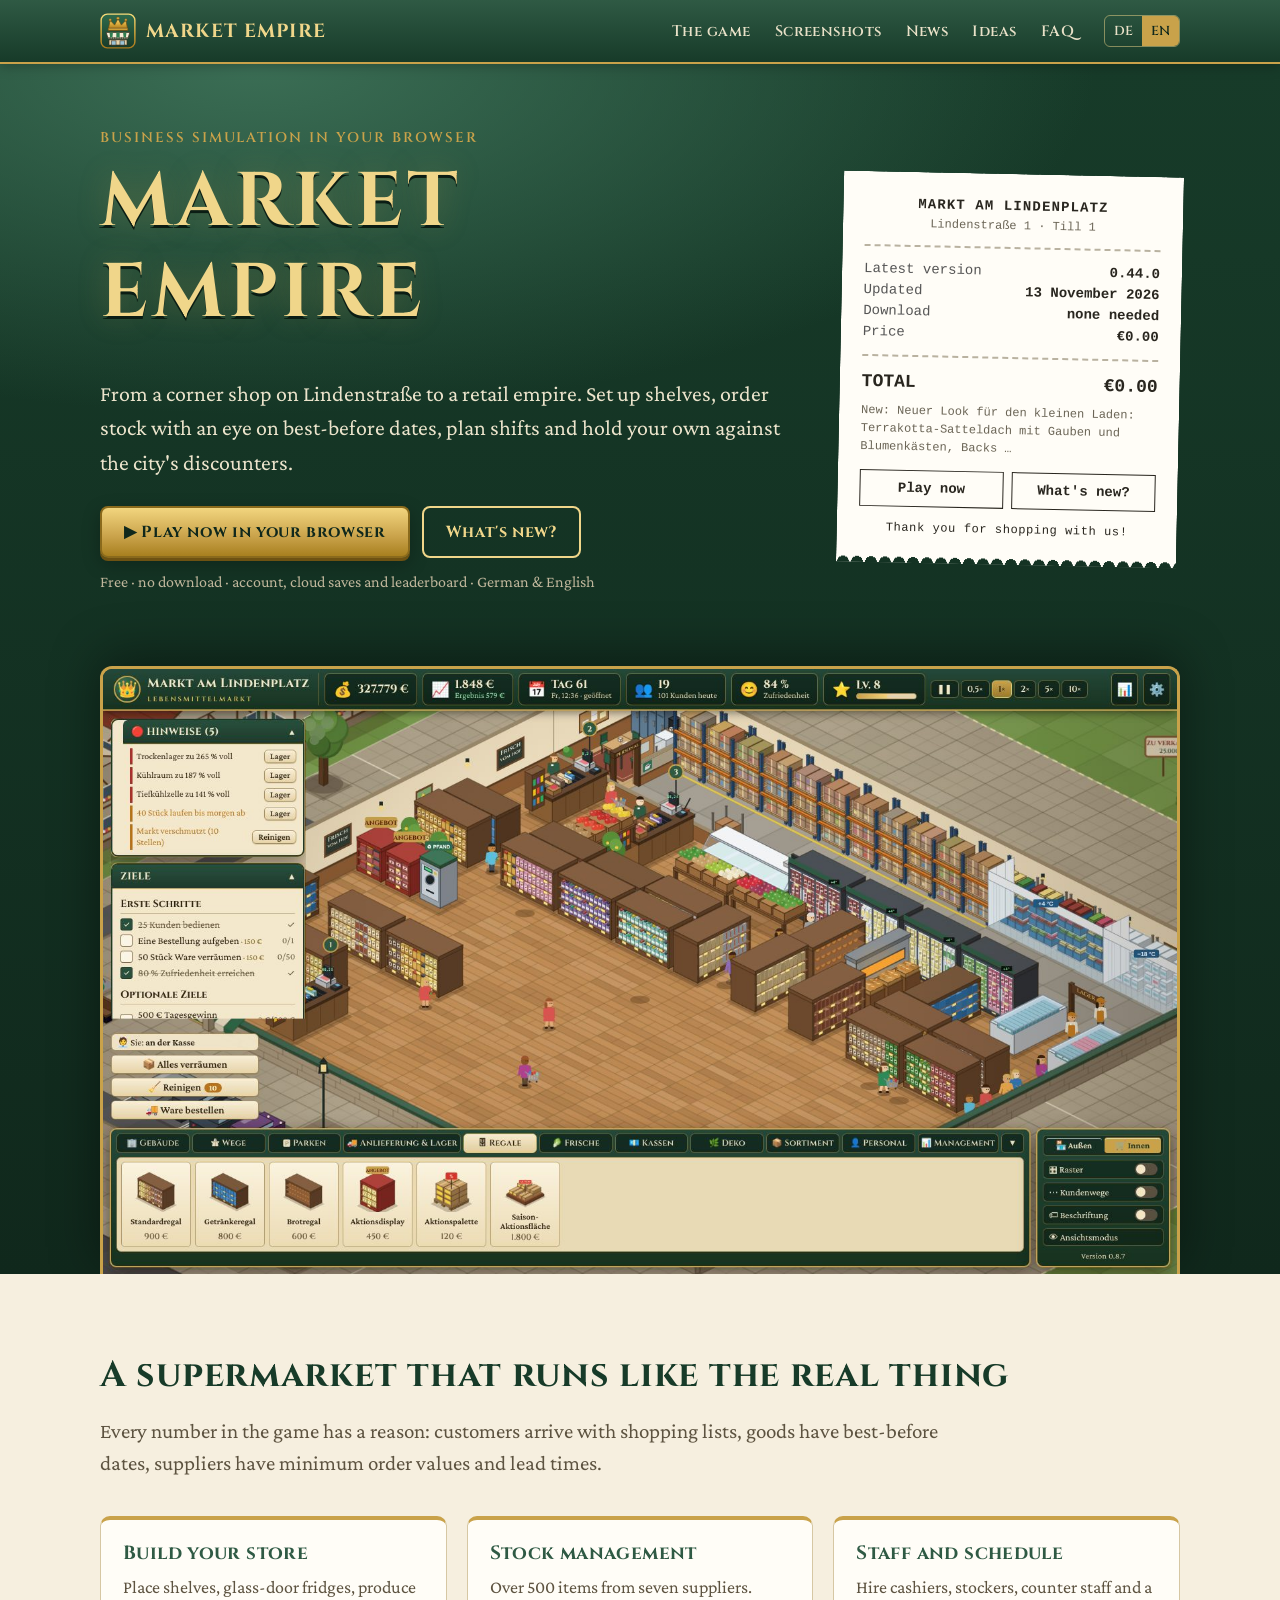
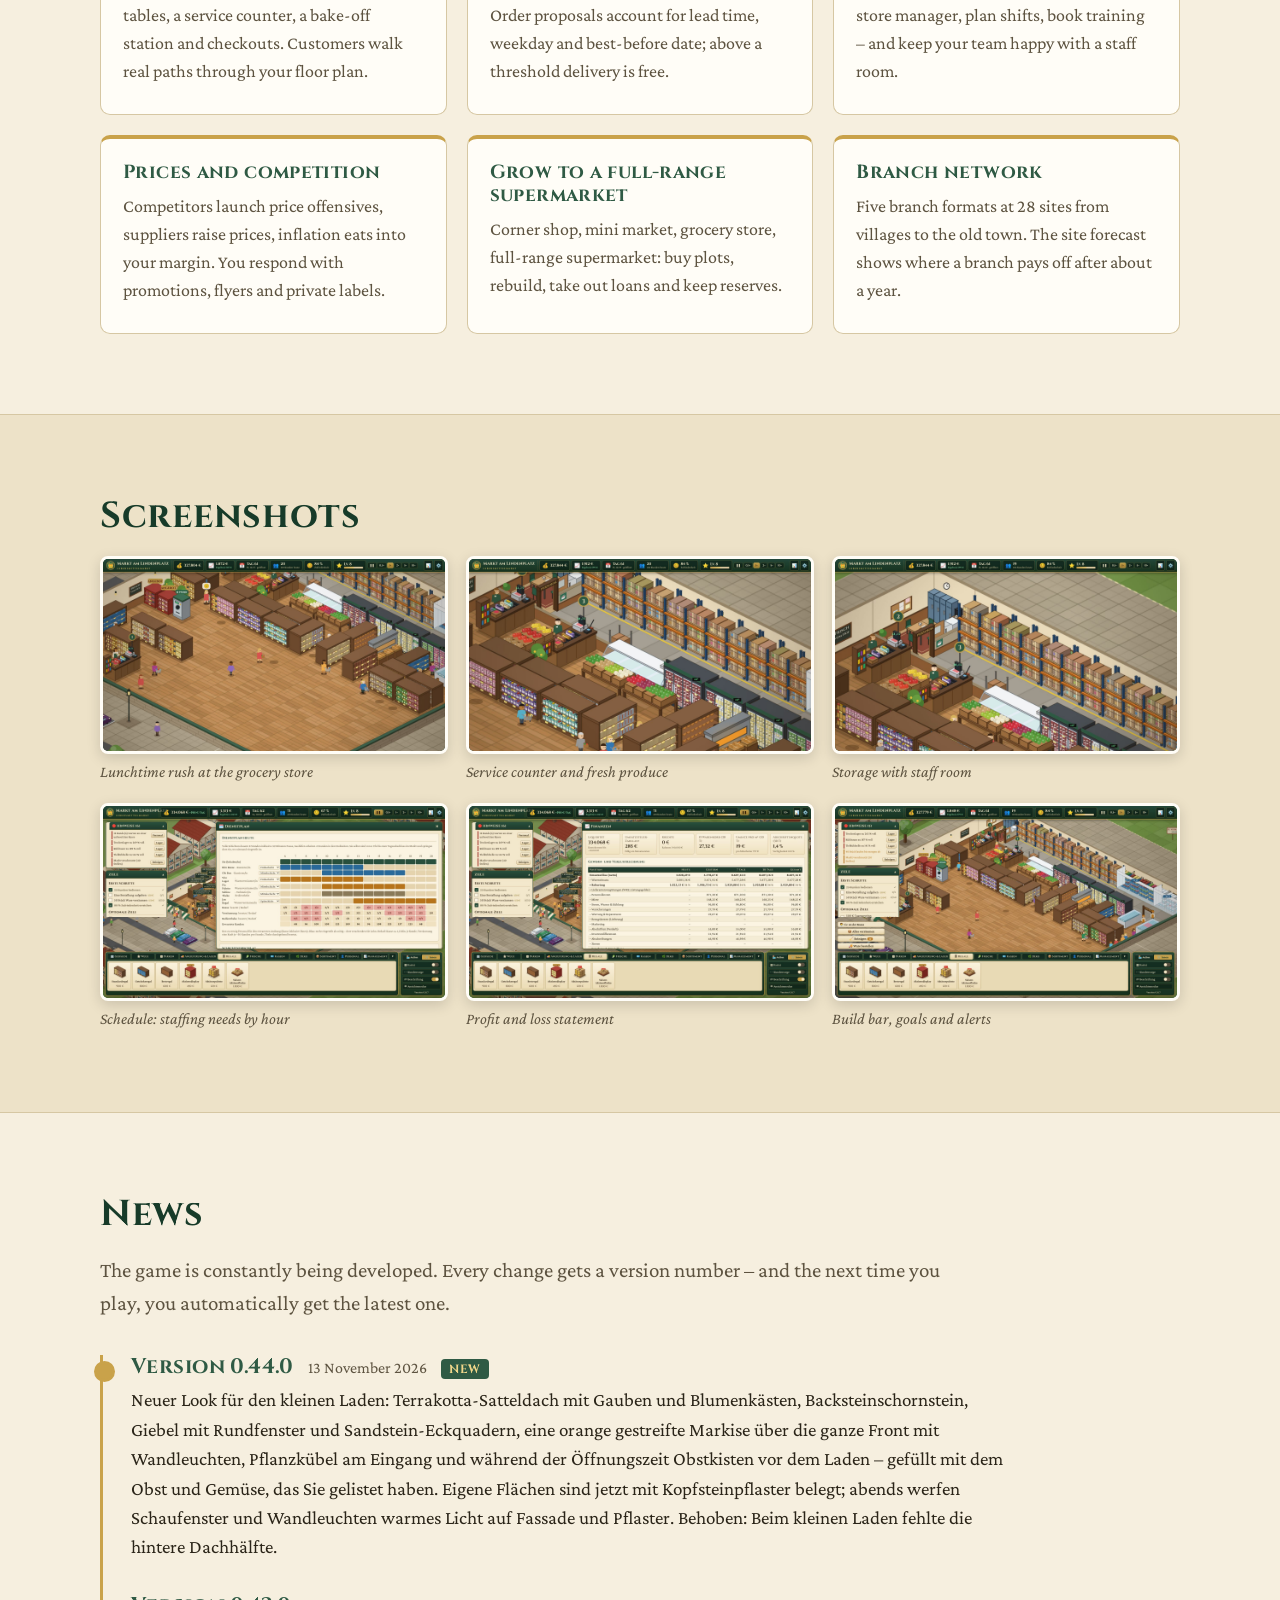
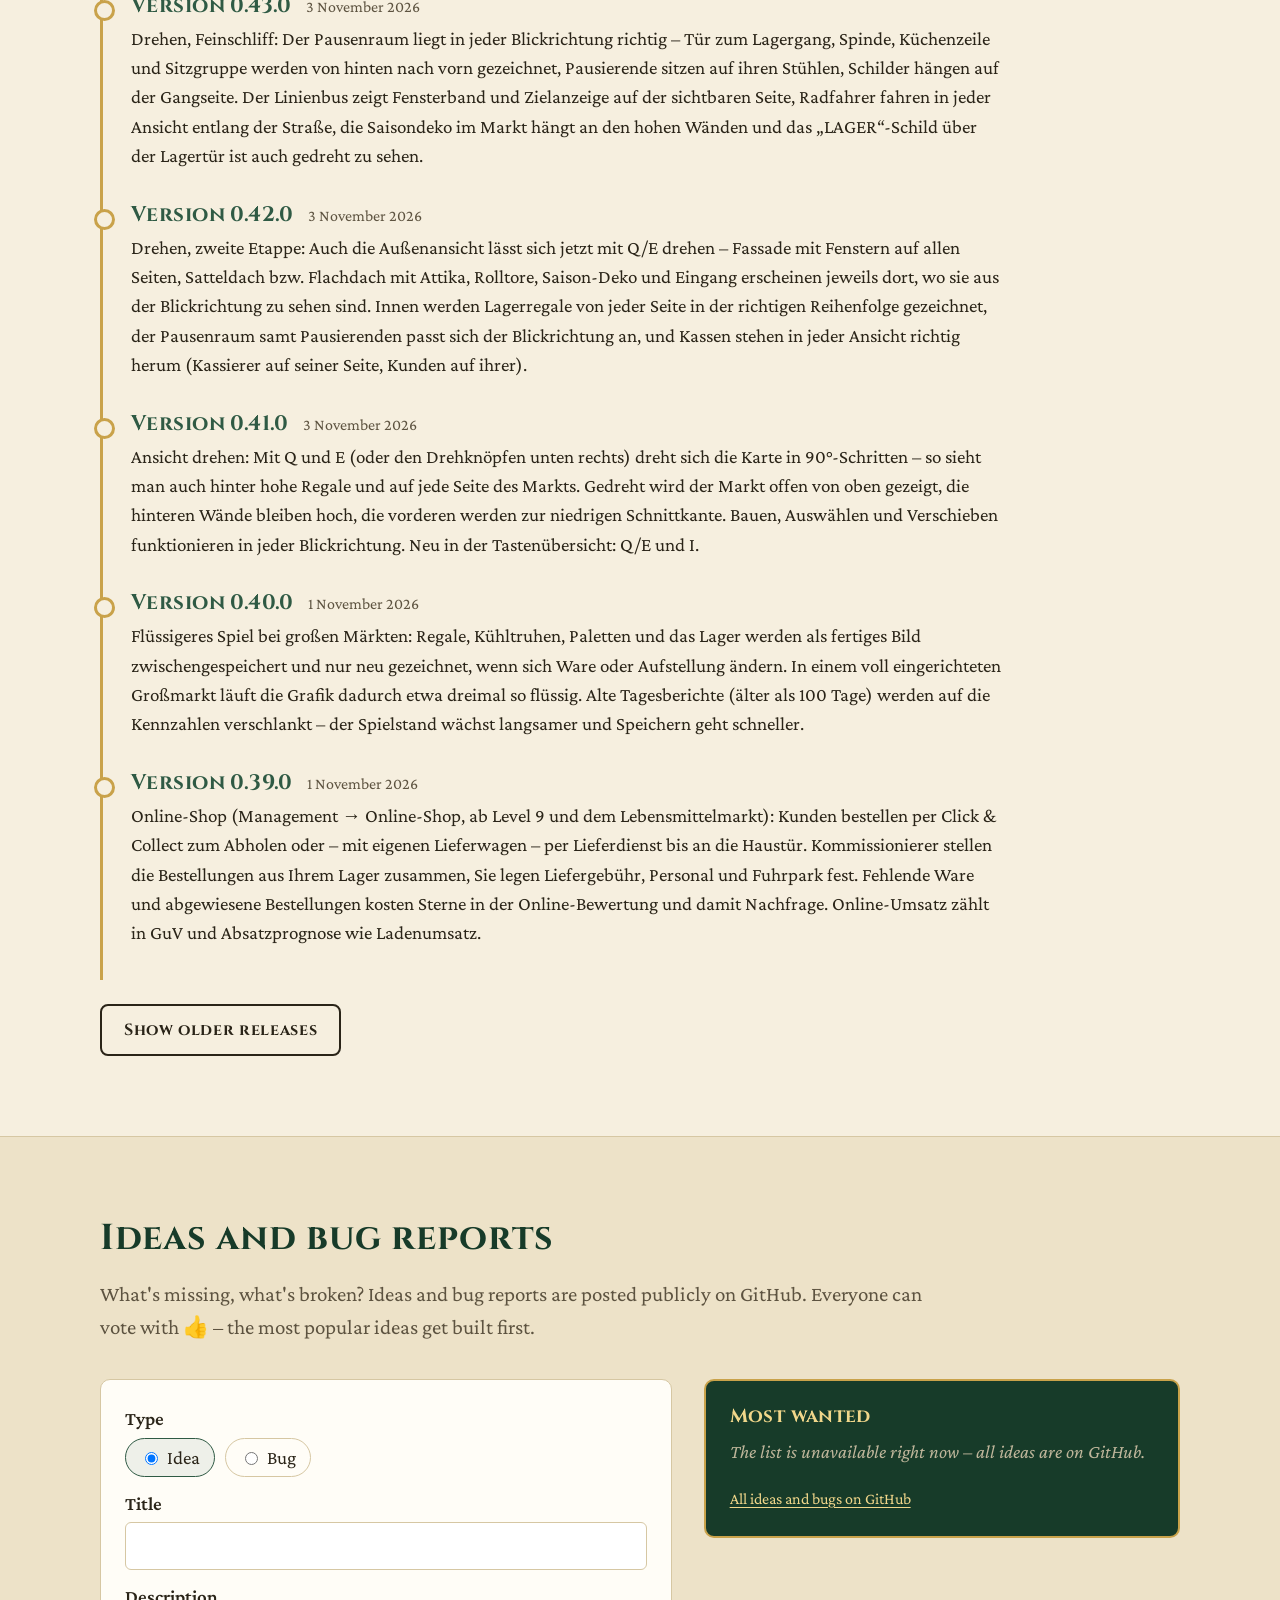
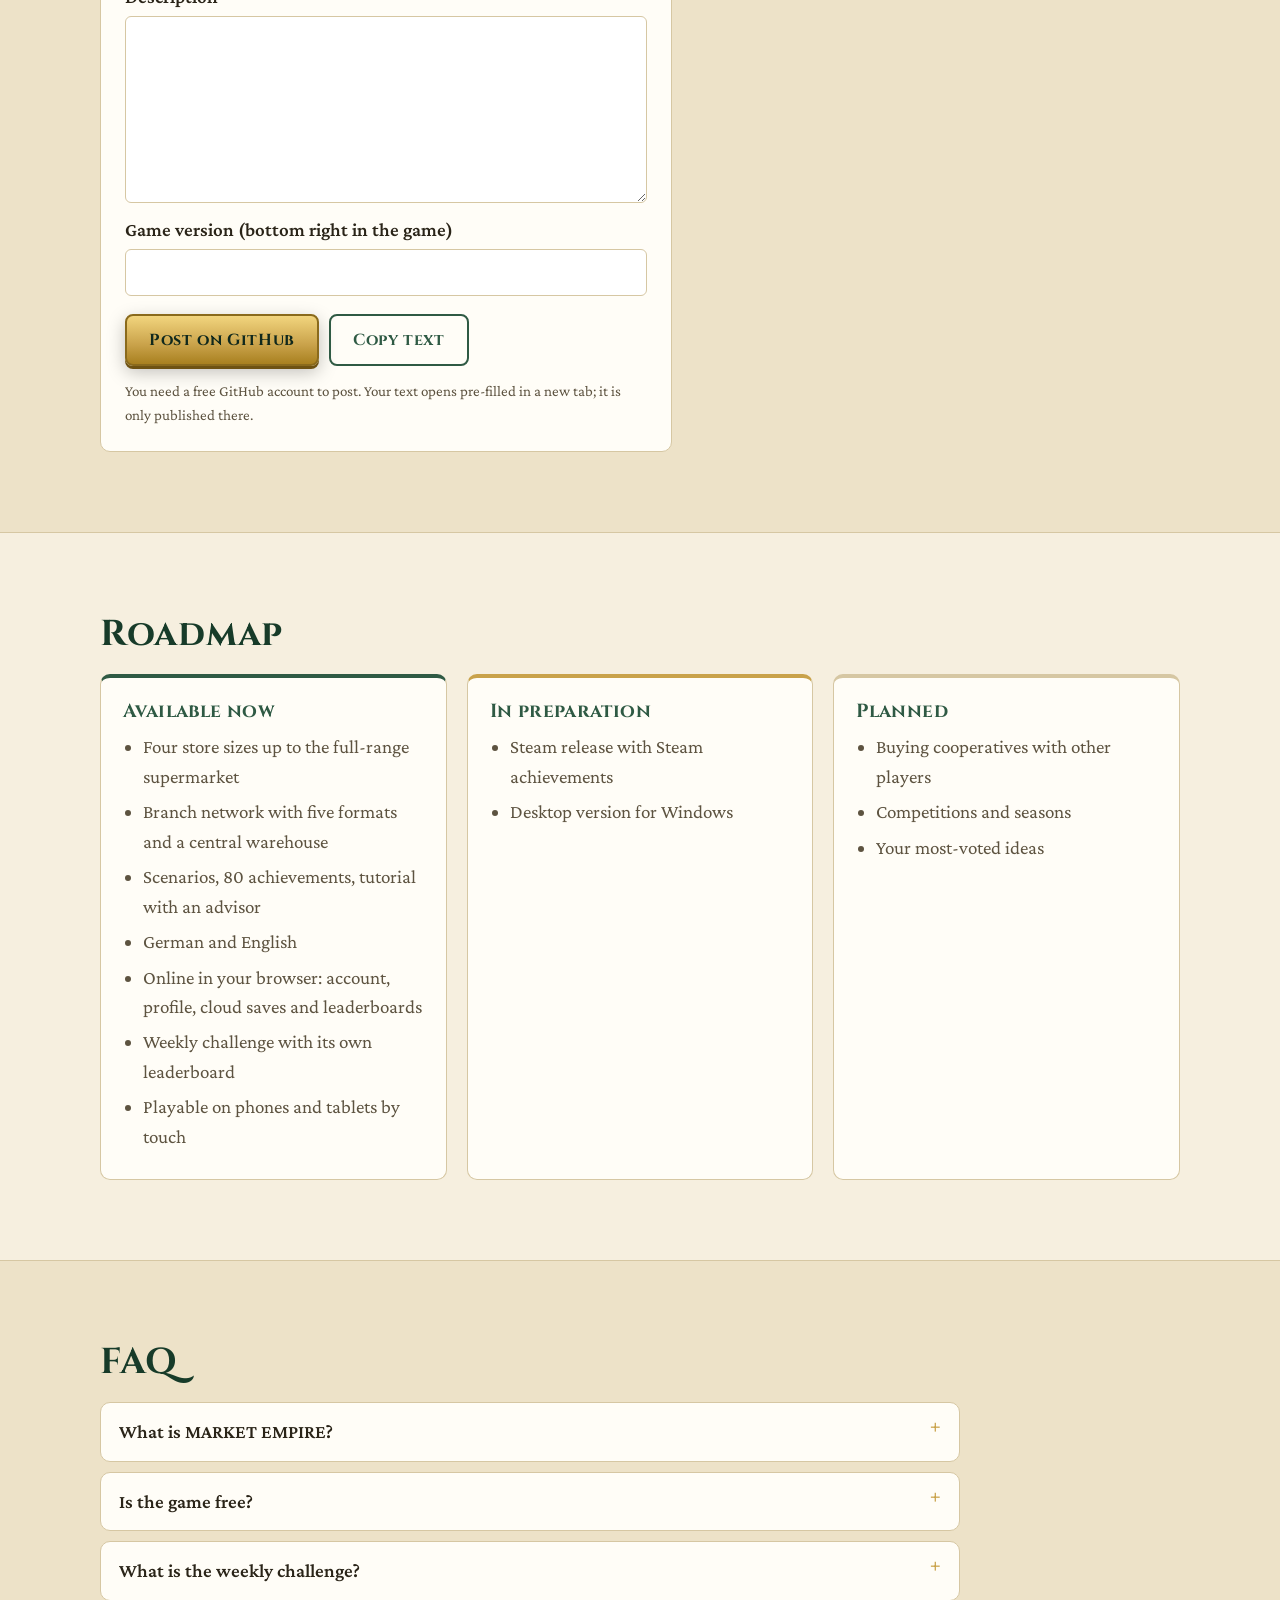
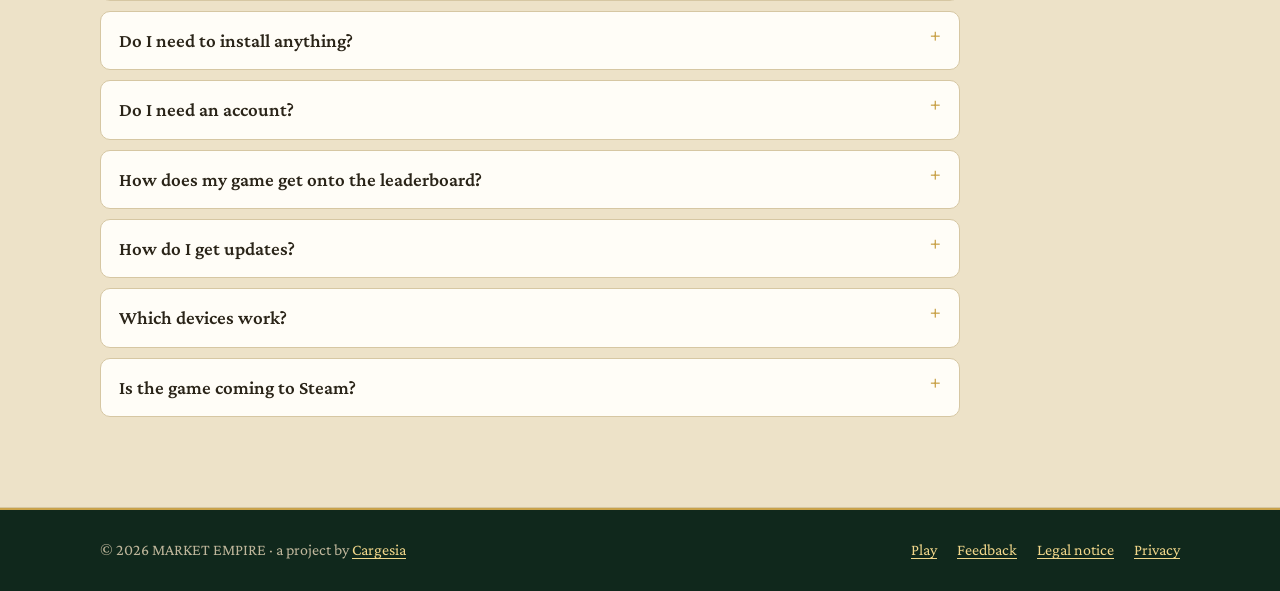
==== commit 703ad0f6: "Website aktualisiert achistyle-art/Logistik@d3897bf89b3f32eb6e1a5a6874013db678ab910d" ====
--- a/index.html
+++ b/index.html
@@ -35,7 +35,7 @@
 <link rel="icon" href="img/logo.svg" type="image/svg+xml">
 <link rel="apple-touch-icon" href="img/logo.svg">
 <!-- seo:jsonld -->
-<script type="application/ld+json">[{"@context":"https://schema.org","@type":"VideoGame","@id":"https://markt.cargesia.com/#spiel","name":"MARKET EMPIRE","alternateName":"Market Empire – Supermarkt-Tycoon","description":"Kostenlose Supermarkt-Wirtschaftssimulation im Browser: vom kleinen Nachbarschaftsladen zum Vollsortiment-Supermarkt und zur regionalen Kette. Regale einrichten, Ware mit Blick aufs MHD bestellen, Personal und Schichten planen, Preise gegen Discounter setzen, Filialen eröffnen.","url":"https://markt.cargesia.com/","sameAs":["https://markt.cargesia.com/spielen/"],"genre":["Wirtschaftssimulation","Tycoon","Aufbauspiel","Management"],"gamePlatform":["Webbrowser","PC","Smartphone","Tablet"],"applicationCategory":"GameApplication","operatingSystem":"Webbrowser (Chrome, Edge, Firefox, Safari)","inLanguage":["de","en"],"playMode":"SinglePlayer","isAccessibleForFree":true,"softwareVersion":"0.43.0","dateModified":"2026-11-03","image":"https://markt.cargesia.com/img/markt-ui.jpg","screenshot":["https://markt.cargesia.com/img/markt-ui.jpg","https://markt.cargesia.com/img/innenraum.jpg","https://markt.cargesia.com/img/theke.jpg","https://markt.cargesia.com/img/lager.jpg","https://markt.cargesia.com/img/dienstplan.jpg","https://markt.cargesia.com/img/finanzen.jpg"],"offers":{"@type":"Offer","price":"0","priceCurrency":"EUR","availability":"https://schema.org/InStock","url":"https://markt.cargesia.com/spielen/"},"author":{"@type":"Organization","@id":"https://markt.cargesia.com/#cargesia","name":"Cargesia","url":"https://cargesia.com"},"publisher":{"@type":"Organization","@id":"https://markt.cargesia.com/#cargesia","name":"Cargesia","url":"https://cargesia.com"}},{"@context":"https://schema.org","@type":"WebSite","@id":"https://markt.cargesia.com/#website","name":"MARKET EMPIRE","url":"https://markt.cargesia.com/","inLanguage":"de","publisher":{"@type":"Organization","@id":"https://markt.cargesia.com/#cargesia","name":"Cargesia","url":"https://cargesia.com"}},{"@context":"https://schema.org","@type":"Organization","@id":"https://markt.cargesia.com/#cargesia","name":"Cargesia","url":"https://cargesia.com"},{"@context":"https://schema.org","@type":"FAQPage","mainEntity":[{"@type":"Question","name":"Was ist MARKET EMPIRE?","acceptedAnswer":{"@type":"Answer","text":"MARKET EMPIRE ist eine Supermarkt-Wirtschaftssimulation (Tycoon-Spiel), die kostenlos im Browser läuft. Sie beginnen mit einem kleinen Nachbarschaftsladen, richten Regale und Kassen ein, bestellen Ware bei Lieferanten, stellen Personal ein und bauen den Laden bis zum Vollsortiment-Supermarkt und zur regionalen Kette aus. Entwickelt wird das Spiel von Cargesia."}},{"@type":"Question","name":"Ist das Spiel kostenlos?","acceptedAnswer":{"@type":"Answer","text":"Ja. MARKET EMPIRE ist kostenlos, ohne Werbung und ohne Kaufoptionen im Spiel."}},{"@type":"Question","name":"Was ist die Wochen-Challenge?","acceptedAnswer":{"@type":"Answer","text":"Jeden Montag starten alle Spieler mit derselben Ausgangslage – etwa knappem Startkapital oder einem Discounter nebenan – und haben 28 Spieltage für das beste Betriebsergebnis. Die Ergebnisse stehen in einer eigenen Wochen-Bestenliste. Im Advent wird die Challenge zum Weihnachtsgeschäft."}},{"@type":"Question","name":"Muss ich etwas installieren?","acceptedAnswer":{"@type":"Answer","text":"Nein. MARKET EMPIRE läuft direkt im Browser – einfach auf „Jetzt im Browser spielen“ klicken. Ein aktueller Chrome, Edge, Firefox oder Safari genügt."}},{"@type":"Question","name":"Brauche ich ein Konto?","acceptedAnswer":{"@type":"Answer","text":"Ja, für ein neues Spiel brauchen Sie ein kostenloses Konto – angelegt in einer Minute mit Spielername, Passwort und E-Mail-Adresse. Wir senden Ihnen einen 6-stelligen Code, mit dem Sie bestätigen, dass es Sie wirklich gibt; keine Werbung. Danach werden Ihre Spielstände in der Cloud gesichert, Sie können auf jedem Gerät weiterspielen, haben ein Profil und erscheinen in der Bestenliste."}},{"@type":"Question","name":"Wie kommt mein Spiel in die Bestenliste?","acceptedAnswer":{"@type":"Answer","text":"Melden Sie sich spätestens am 14. Spieltag an – dann zählt das Spiel automatisch. Der Server berechnet die Werte selbst aus Ihrem Cloud-Spielstand; Spiele mit Cheats zählen nicht."}},{"@type":"Question","name":"Wie bekomme ich Updates?","acceptedAnswer":{"@type":"Answer","text":"Automatisch: Beim nächsten Aufruf spielen Sie schon die neueste Version. Was sich geändert hat, steht oben unter „Neuigkeiten“ und im Hauptmenü des Spiels."}},{"@type":"Question","name":"Welche Geräte eignen sich?","acceptedAnswer":{"@type":"Answer","text":"PC, Laptop, Tablet und Handy. Am PC steuern Sie mit Maus und Tastatur, auf Handy und Tablet per Touch: mit einem Finger verschieben, mit zwei Fingern zoomen, Regale per Antippen bauen. In den Einstellungen lässt sich die Grafikqualität reduzieren, falls es ruckelt."}},{"@type":"Question","name":"Kommt das Spiel auf Steam?","acceptedAnswer":{"@type":"Answer","text":"Ja, die Steam-Veröffentlichung ist in Vorbereitung. Sobald die Shopseite steht, finden Sie den Link hier."}}]}]</script>
+<script type="application/ld+json">[{"@context":"https://schema.org","@type":"VideoGame","@id":"https://markt.cargesia.com/#spiel","name":"MARKET EMPIRE","alternateName":"Market Empire – Supermarkt-Tycoon","description":"Kostenlose Supermarkt-Wirtschaftssimulation im Browser: vom kleinen Nachbarschaftsladen zum Vollsortiment-Supermarkt und zur regionalen Kette. Regale einrichten, Ware mit Blick aufs MHD bestellen, Personal und Schichten planen, Preise gegen Discounter setzen, Filialen eröffnen.","url":"https://markt.cargesia.com/","sameAs":["https://markt.cargesia.com/spielen/"],"genre":["Wirtschaftssimulation","Tycoon","Aufbauspiel","Management"],"gamePlatform":["Webbrowser","PC","Smartphone","Tablet"],"applicationCategory":"GameApplication","operatingSystem":"Webbrowser (Chrome, Edge, Firefox, Safari)","inLanguage":["de","en"],"playMode":"SinglePlayer","isAccessibleForFree":true,"softwareVersion":"0.44.0","dateModified":"2026-11-13","image":"https://markt.cargesia.com/img/markt-ui.jpg","screenshot":["https://markt.cargesia.com/img/markt-ui.jpg","https://markt.cargesia.com/img/innenraum.jpg","https://markt.cargesia.com/img/theke.jpg","https://markt.cargesia.com/img/lager.jpg","https://markt.cargesia.com/img/dienstplan.jpg","https://markt.cargesia.com/img/finanzen.jpg"],"offers":{"@type":"Offer","price":"0","priceCurrency":"EUR","availability":"https://schema.org/InStock","url":"https://markt.cargesia.com/spielen/"},"author":{"@type":"Organization","@id":"https://markt.cargesia.com/#cargesia","name":"Cargesia","url":"https://cargesia.com"},"publisher":{"@type":"Organization","@id":"https://markt.cargesia.com/#cargesia","name":"Cargesia","url":"https://cargesia.com"}},{"@context":"https://schema.org","@type":"WebSite","@id":"https://markt.cargesia.com/#website","name":"MARKET EMPIRE","url":"https://markt.cargesia.com/","inLanguage":"de","publisher":{"@type":"Organization","@id":"https://markt.cargesia.com/#cargesia","name":"Cargesia","url":"https://cargesia.com"}},{"@context":"https://schema.org","@type":"Organization","@id":"https://markt.cargesia.com/#cargesia","name":"Cargesia","url":"https://cargesia.com"},{"@context":"https://schema.org","@type":"FAQPage","mainEntity":[{"@type":"Question","name":"Was ist MARKET EMPIRE?","acceptedAnswer":{"@type":"Answer","text":"MARKET EMPIRE ist eine Supermarkt-Wirtschaftssimulation (Tycoon-Spiel), die kostenlos im Browser läuft. Sie beginnen mit einem kleinen Nachbarschaftsladen, richten Regale und Kassen ein, bestellen Ware bei Lieferanten, stellen Personal ein und bauen den Laden bis zum Vollsortiment-Supermarkt und zur regionalen Kette aus. Entwickelt wird das Spiel von Cargesia."}},{"@type":"Question","name":"Ist das Spiel kostenlos?","acceptedAnswer":{"@type":"Answer","text":"Ja. MARKET EMPIRE ist kostenlos, ohne Werbung und ohne Kaufoptionen im Spiel."}},{"@type":"Question","name":"Was ist die Wochen-Challenge?","acceptedAnswer":{"@type":"Answer","text":"Jeden Montag starten alle Spieler mit derselben Ausgangslage – etwa knappem Startkapital oder einem Discounter nebenan – und haben 28 Spieltage für das beste Betriebsergebnis. Die Ergebnisse stehen in einer eigenen Wochen-Bestenliste. Im Advent wird die Challenge zum Weihnachtsgeschäft."}},{"@type":"Question","name":"Muss ich etwas installieren?","acceptedAnswer":{"@type":"Answer","text":"Nein. MARKET EMPIRE läuft direkt im Browser – einfach auf „Jetzt im Browser spielen“ klicken. Ein aktueller Chrome, Edge, Firefox oder Safari genügt."}},{"@type":"Question","name":"Brauche ich ein Konto?","acceptedAnswer":{"@type":"Answer","text":"Ja, für ein neues Spiel brauchen Sie ein kostenloses Konto – angelegt in einer Minute mit Spielername, Passwort und E-Mail-Adresse. Wir senden Ihnen einen 6-stelligen Code, mit dem Sie bestätigen, dass es Sie wirklich gibt; keine Werbung. Danach werden Ihre Spielstände in der Cloud gesichert, Sie können auf jedem Gerät weiterspielen, haben ein Profil und erscheinen in der Bestenliste."}},{"@type":"Question","name":"Wie kommt mein Spiel in die Bestenliste?","acceptedAnswer":{"@type":"Answer","text":"Melden Sie sich spätestens am 14. Spieltag an – dann zählt das Spiel automatisch. Der Server berechnet die Werte selbst aus Ihrem Cloud-Spielstand; Spiele mit Cheats zählen nicht."}},{"@type":"Question","name":"Wie bekomme ich Updates?","acceptedAnswer":{"@type":"Answer","text":"Automatisch: Beim nächsten Aufruf spielen Sie schon die neueste Version. Was sich geändert hat, steht oben unter „Neuigkeiten“ und im Hauptmenü des Spiels."}},{"@type":"Question","name":"Welche Geräte eignen sich?","acceptedAnswer":{"@type":"Answer","text":"PC, Laptop, Tablet und Handy. Am PC steuern Sie mit Maus und Tastatur, auf Handy und Tablet per Touch: mit einem Finger verschieben, mit zwei Fingern zoomen, Regale per Antippen bauen. In den Einstellungen lässt sich die Grafikqualität reduzieren, falls es ruckelt."}},{"@type":"Question","name":"Kommt das Spiel auf Steam?","acceptedAnswer":{"@type":"Answer","text":"Ja, die Steam-Veröffentlichung ist in Vorbereitung. Sobald die Shopseite steht, finden Sie den Link hier."}}]}]</script>
 <!-- /seo:jsonld -->
 <link rel="stylesheet" href="style.css">
 </head>
@@ -92,8 +92,8 @@
         <p class="receipt-sub">Lindenstraße 1 · <span lang="de">Kasse 1</span><span lang="en">Till 1</span></p>
         <div class="receipt-rule" aria-hidden="true"></div>
         <dl class="receipt-lines">
-          <div><dt><span lang="de">Neueste Version</span><span lang="en">Latest version</span></dt><dd id="bon-version"><!-- seo:version -->0.43.0<!-- /seo:version --></dd></div>
-          <div><dt><span lang="de">Stand</span><span lang="en">Updated</span></dt><dd id="bon-date"><!-- seo:date -->03.11.2026<!-- /seo:date --></dd></div>
+          <div><dt><span lang="de">Neueste Version</span><span lang="en">Latest version</span></dt><dd id="bon-version"><!-- seo:version -->0.44.0<!-- /seo:version --></dd></div>
+          <div><dt><span lang="de">Stand</span><span lang="en">Updated</span></dt><dd id="bon-date"><!-- seo:date -->13.11.2026<!-- /seo:date --></dd></div>
           <div><dt><span lang="de">Download</span><span lang="en">Download</span></dt><dd><span lang="de">keiner nötig</span><span lang="en">none needed</span></dd></div>
           <div><dt><span lang="de">Preis</span><span lang="en">Price</span></dt><dd class="price"><span lang="de">0,00 €</span><span lang="en">€0.00</span></dd></div>
         </dl>
@@ -179,7 +179,7 @@
         <span lang="en">The game is constantly being developed. Every change gets a version number – and the next time you play, you automatically get the latest one.</span>
       </p>
       <ol class="releases" id="releases" aria-live="polite">
-        <!-- seo:releases --><li class="release latest"><div class="release-head"><h3>Version 0.43.0</h3><span class="release-date">03.11.2026</span></div><p>Drehen, Feinschliff: Der Pausenraum liegt in jeder Blickrichtung richtig – Tür zum Lagergang, Spinde, Küchenzeile und Sitzgruppe werden von hinten nach vorn gezeichnet, Pausierende sitzen auf ihren Stühlen, Schilder hängen auf der Gangseite. Der Linienbus zeigt Fensterband und Zielanzeige auf der sichtbaren Seite, Radfahrer fahren in jeder Ansicht entlang der Straße, die Saisondeko im Markt hängt an den hohen Wänden und das „LAGER“-Schild über der Lagertür ist auch gedreht zu sehen.</p></li><li class="release"><div class="release-head"><h3>Version 0.42.0</h3><span class="release-date">03.11.2026</span></div><p>Drehen, zweite Etappe: Auch die Außenansicht lässt sich jetzt mit Q/E drehen – Fassade mit Fenstern auf allen Seiten, Satteldach bzw. Flachdach mit Attika, Rolltore, Saison-Deko und Eingang erscheinen jeweils dort, wo sie aus der Blickrichtung zu sehen sind. Innen werden Lagerregale von jeder Seite in der richtigen Reihenfolge gezeichnet, der Pausenraum samt Pausierenden passt sich der Blickrichtung an, und Kassen stehen in jeder Ansicht richtig herum (Kassierer auf seiner Seite, Kunden auf ihrer).</p></li><li class="release"><div class="release-head"><h3>Version 0.41.0</h3><span class="release-date">03.11.2026</span></div><p>Ansicht drehen: Mit Q und E (oder den Drehknöpfen unten rechts) dreht sich die Karte in 90°-Schritten – so sieht man auch hinter hohe Regale und auf jede Seite des Markts. Gedreht wird der Markt offen von oben gezeigt, die hinteren Wände bleiben hoch, die vorderen werden zur niedrigen Schnittkante. Bauen, Auswählen und Verschieben funktionieren in jeder Blickrichtung. Neu in der Tastenübersicht: Q/E und I.</p></li><li class="release"><div class="release-head"><h3>Version 0.40.0</h3><span class="release-date">01.11.2026</span></div><p>Flüssigeres Spiel bei großen Märkten: Regale, Kühltruhen, Paletten und das Lager werden als fertiges Bild zwischengespeichert und nur neu gezeichnet, wenn sich Ware oder Aufstellung ändern. In einem voll eingerichteten Großmarkt läuft die Grafik dadurch etwa dreimal so flüssig. Alte Tagesberichte (älter als 100 Tage) werden auf die Kennzahlen verschlankt – der Spielstand wächst langsamer und Speichern geht schneller.</p></li><li class="release"><div class="release-head"><h3>Version 0.39.0</h3><span class="release-date">01.11.2026</span></div><p>Online-Shop (Management → Online-Shop, ab Level 9 und dem Lebensmittelmarkt): Kunden bestellen per Click &amp; Collect zum Abholen oder – mit eigenen Lieferwagen – per Lieferdienst bis an die Haustür. Kommissionierer stellen die Bestellungen aus Ihrem Lager zusammen, Sie legen Liefergebühr, Personal und Fuhrpark fest. Fehlende Ware und abgewiesene Bestellungen kosten Sterne in der Online-Bewertung und damit Nachfrage. Online-Umsatz zählt in GuV und Absatzprognose wie Ladenumsatz.</p></li><!-- /seo:releases -->
+        <!-- seo:releases --><li class="release latest"><div class="release-head"><h3>Version 0.44.0</h3><span class="release-date">13.11.2026</span></div><p>Neuer Look für den kleinen Laden: Terrakotta-Satteldach mit Gauben und Blumenkästen, Backsteinschornstein, Giebel mit Rundfenster und Sandstein-Eckquadern, eine orange gestreifte Markise über die ganze Front mit Wandleuchten, Pflanzkübel am Eingang und während der Öffnungszeit Obstkisten vor dem Laden – gefüllt mit dem Obst und Gemüse, das Sie gelistet haben. Eigene Flächen sind jetzt mit Kopfsteinpflaster belegt; abends werfen Schaufenster und Wandleuchten warmes Licht auf Fassade und Pflaster. Behoben: Beim kleinen Laden fehlte die hintere Dachhälfte.</p></li><li class="release"><div class="release-head"><h3>Version 0.43.0</h3><span class="release-date">03.11.2026</span></div><p>Drehen, Feinschliff: Der Pausenraum liegt in jeder Blickrichtung richtig – Tür zum Lagergang, Spinde, Küchenzeile und Sitzgruppe werden von hinten nach vorn gezeichnet, Pausierende sitzen auf ihren Stühlen, Schilder hängen auf der Gangseite. Der Linienbus zeigt Fensterband und Zielanzeige auf der sichtbaren Seite, Radfahrer fahren in jeder Ansicht entlang der Straße, die Saisondeko im Markt hängt an den hohen Wänden und das „LAGER“-Schild über der Lagertür ist auch gedreht zu sehen.</p></li><li class="release"><div class="release-head"><h3>Version 0.42.0</h3><span class="release-date">03.11.2026</span></div><p>Drehen, zweite Etappe: Auch die Außenansicht lässt sich jetzt mit Q/E drehen – Fassade mit Fenstern auf allen Seiten, Satteldach bzw. Flachdach mit Attika, Rolltore, Saison-Deko und Eingang erscheinen jeweils dort, wo sie aus der Blickrichtung zu sehen sind. Innen werden Lagerregale von jeder Seite in der richtigen Reihenfolge gezeichnet, der Pausenraum samt Pausierenden passt sich der Blickrichtung an, und Kassen stehen in jeder Ansicht richtig herum (Kassierer auf seiner Seite, Kunden auf ihrer).</p></li><li class="release"><div class="release-head"><h3>Version 0.41.0</h3><span class="release-date">03.11.2026</span></div><p>Ansicht drehen: Mit Q und E (oder den Drehknöpfen unten rechts) dreht sich die Karte in 90°-Schritten – so sieht man auch hinter hohe Regale und auf jede Seite des Markts. Gedreht wird der Markt offen von oben gezeigt, die hinteren Wände bleiben hoch, die vorderen werden zur niedrigen Schnittkante. Bauen, Auswählen und Verschieben funktionieren in jeder Blickrichtung. Neu in der Tastenübersicht: Q/E und I.</p></li><li class="release"><div class="release-head"><h3>Version 0.40.0</h3><span class="release-date">01.11.2026</span></div><p>Flüssigeres Spiel bei großen Märkten: Regale, Kühltruhen, Paletten und das Lager werden als fertiges Bild zwischengespeichert und nur neu gezeichnet, wenn sich Ware oder Aufstellung ändern. In einem voll eingerichteten Großmarkt läuft die Grafik dadurch etwa dreimal so flüssig. Alte Tagesberichte (älter als 100 Tage) werden auf die Kennzahlen verschlankt – der Spielstand wächst langsamer und Speichern geht schneller.</p></li><!-- /seo:releases -->
       </ol>
       <button type="button" class="btn btn-ghost" id="more-releases" hidden><span lang="de">Ältere Versionen anzeigen</span><span lang="en">Show older releases</span></button>
     </div>
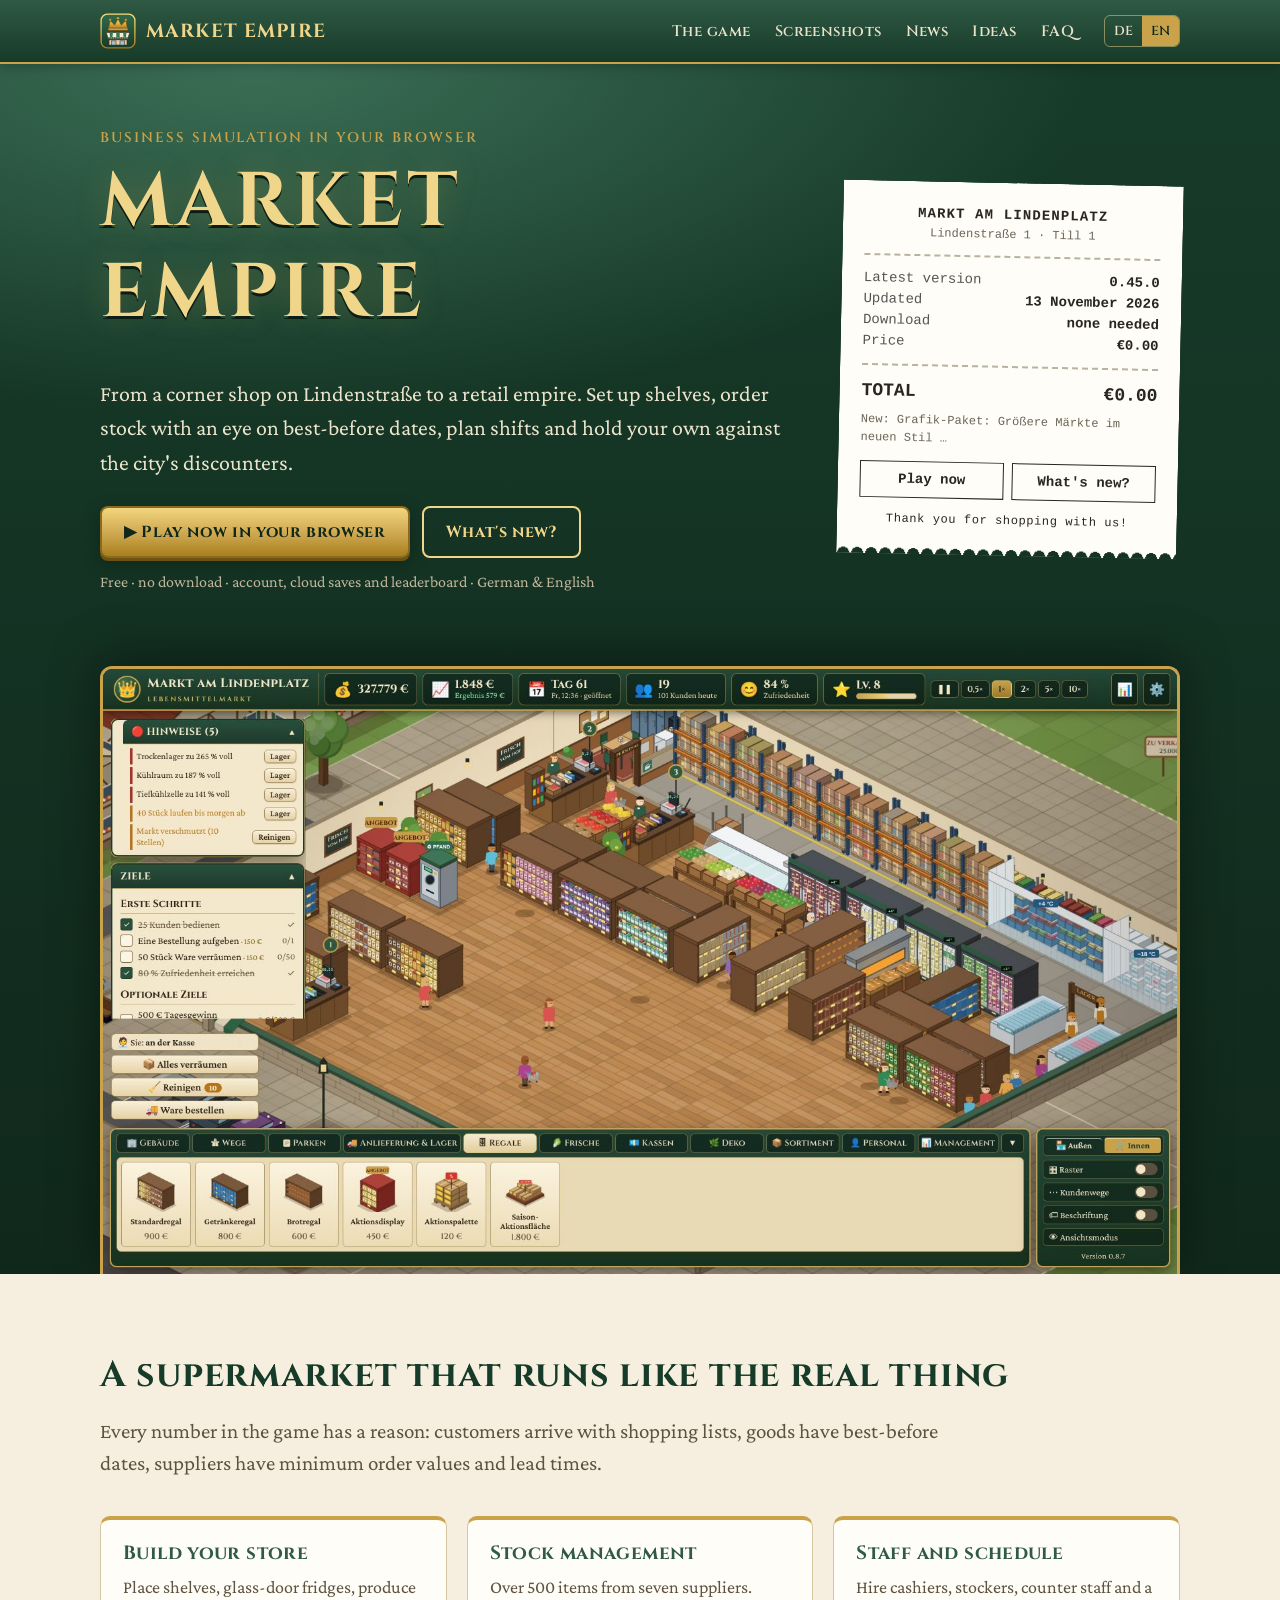
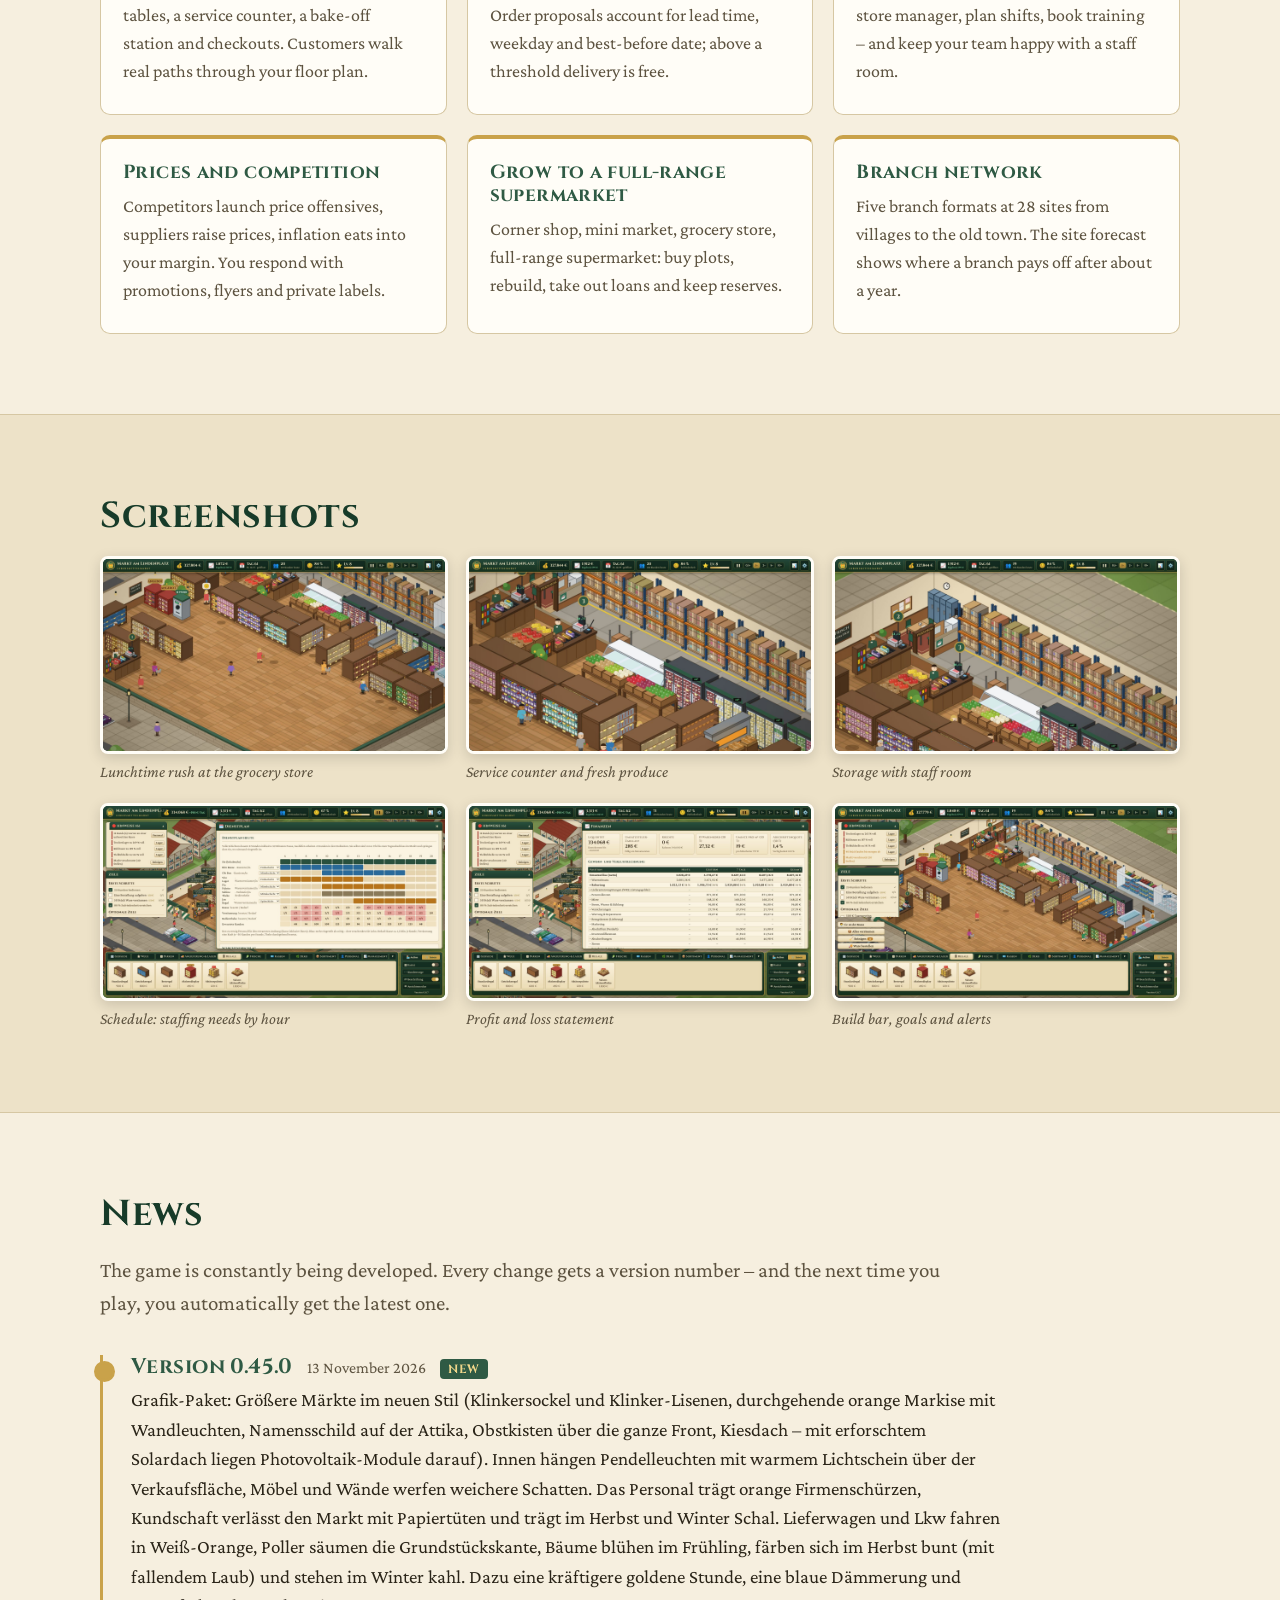
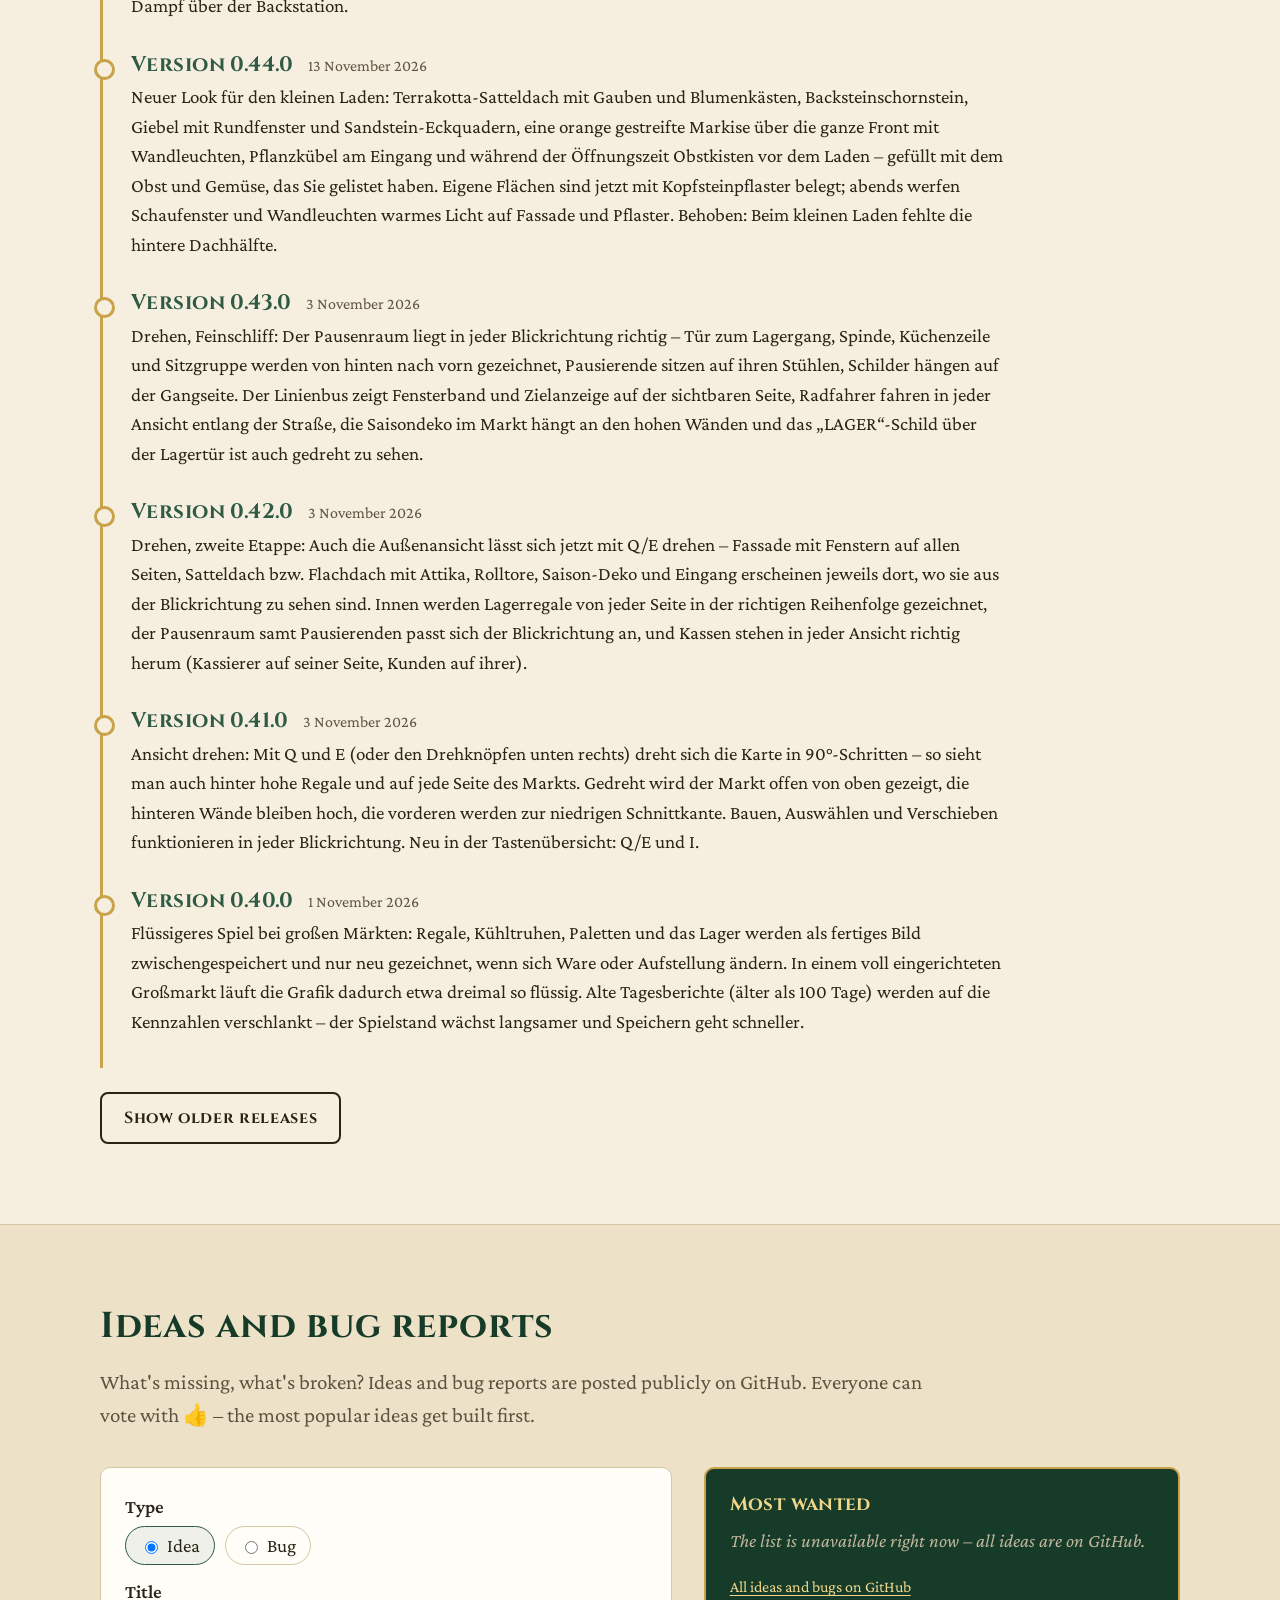
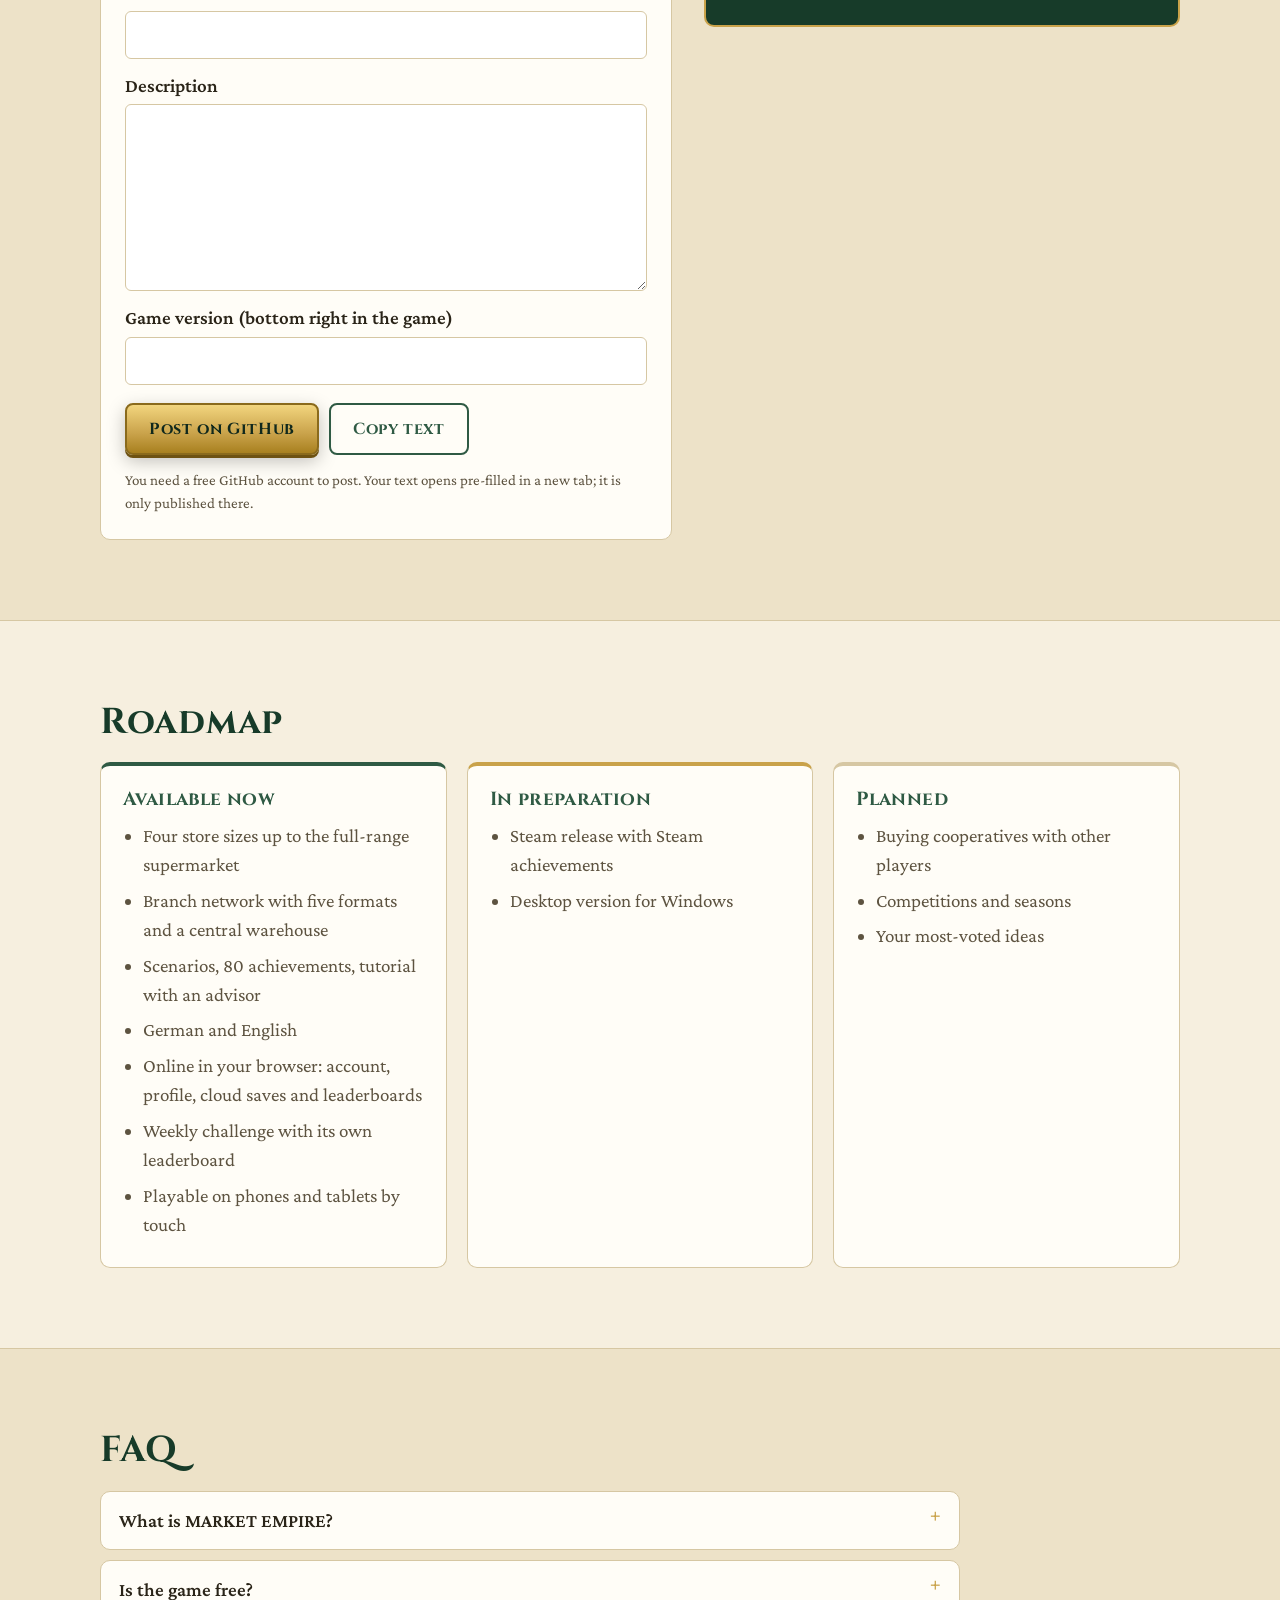
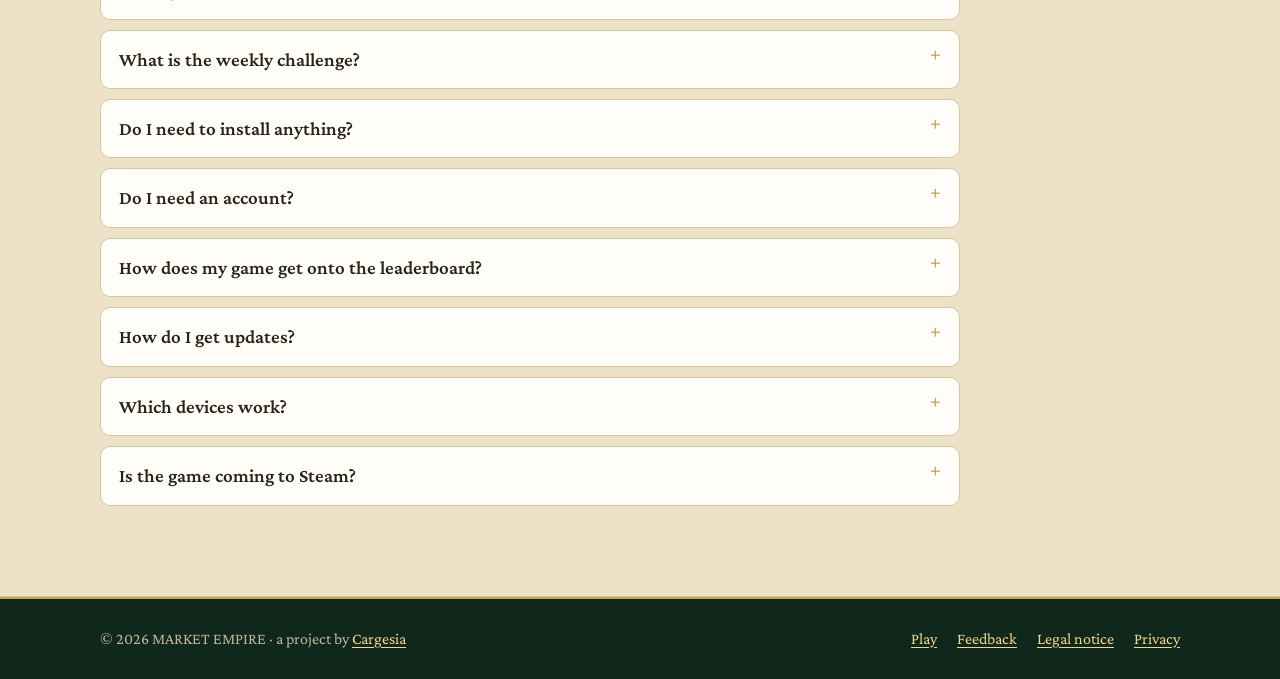
==== commit ba60bcf1: "Website aktualisiert achistyle-art/Logistik@83d6608f2690a63160310dfecc25edf850872901" ====
--- a/index.html
+++ b/index.html
@@ -35,7 +35,7 @@
 <link rel="icon" href="img/logo.svg" type="image/svg+xml">
 <link rel="apple-touch-icon" href="img/logo.svg">
 <!-- seo:jsonld -->
-<script type="application/ld+json">[{"@context":"https://schema.org","@type":"VideoGame","@id":"https://markt.cargesia.com/#spiel","name":"MARKET EMPIRE","alternateName":"Market Empire – Supermarkt-Tycoon","description":"Kostenlose Supermarkt-Wirtschaftssimulation im Browser: vom kleinen Nachbarschaftsladen zum Vollsortiment-Supermarkt und zur regionalen Kette. Regale einrichten, Ware mit Blick aufs MHD bestellen, Personal und Schichten planen, Preise gegen Discounter setzen, Filialen eröffnen.","url":"https://markt.cargesia.com/","sameAs":["https://markt.cargesia.com/spielen/"],"genre":["Wirtschaftssimulation","Tycoon","Aufbauspiel","Management"],"gamePlatform":["Webbrowser","PC","Smartphone","Tablet"],"applicationCategory":"GameApplication","operatingSystem":"Webbrowser (Chrome, Edge, Firefox, Safari)","inLanguage":["de","en"],"playMode":"SinglePlayer","isAccessibleForFree":true,"softwareVersion":"0.44.0","dateModified":"2026-11-13","image":"https://markt.cargesia.com/img/markt-ui.jpg","screenshot":["https://markt.cargesia.com/img/markt-ui.jpg","https://markt.cargesia.com/img/innenraum.jpg","https://markt.cargesia.com/img/theke.jpg","https://markt.cargesia.com/img/lager.jpg","https://markt.cargesia.com/img/dienstplan.jpg","https://markt.cargesia.com/img/finanzen.jpg"],"offers":{"@type":"Offer","price":"0","priceCurrency":"EUR","availability":"https://schema.org/InStock","url":"https://markt.cargesia.com/spielen/"},"author":{"@type":"Organization","@id":"https://markt.cargesia.com/#cargesia","name":"Cargesia","url":"https://cargesia.com"},"publisher":{"@type":"Organization","@id":"https://markt.cargesia.com/#cargesia","name":"Cargesia","url":"https://cargesia.com"}},{"@context":"https://schema.org","@type":"WebSite","@id":"https://markt.cargesia.com/#website","name":"MARKET EMPIRE","url":"https://markt.cargesia.com/","inLanguage":"de","publisher":{"@type":"Organization","@id":"https://markt.cargesia.com/#cargesia","name":"Cargesia","url":"https://cargesia.com"}},{"@context":"https://schema.org","@type":"Organization","@id":"https://markt.cargesia.com/#cargesia","name":"Cargesia","url":"https://cargesia.com"},{"@context":"https://schema.org","@type":"FAQPage","mainEntity":[{"@type":"Question","name":"Was ist MARKET EMPIRE?","acceptedAnswer":{"@type":"Answer","text":"MARKET EMPIRE ist eine Supermarkt-Wirtschaftssimulation (Tycoon-Spiel), die kostenlos im Browser läuft. Sie beginnen mit einem kleinen Nachbarschaftsladen, richten Regale und Kassen ein, bestellen Ware bei Lieferanten, stellen Personal ein und bauen den Laden bis zum Vollsortiment-Supermarkt und zur regionalen Kette aus. Entwickelt wird das Spiel von Cargesia."}},{"@type":"Question","name":"Ist das Spiel kostenlos?","acceptedAnswer":{"@type":"Answer","text":"Ja. MARKET EMPIRE ist kostenlos, ohne Werbung und ohne Kaufoptionen im Spiel."}},{"@type":"Question","name":"Was ist die Wochen-Challenge?","acceptedAnswer":{"@type":"Answer","text":"Jeden Montag starten alle Spieler mit derselben Ausgangslage – etwa knappem Startkapital oder einem Discounter nebenan – und haben 28 Spieltage für das beste Betriebsergebnis. Die Ergebnisse stehen in einer eigenen Wochen-Bestenliste. Im Advent wird die Challenge zum Weihnachtsgeschäft."}},{"@type":"Question","name":"Muss ich etwas installieren?","acceptedAnswer":{"@type":"Answer","text":"Nein. MARKET EMPIRE läuft direkt im Browser – einfach auf „Jetzt im Browser spielen“ klicken. Ein aktueller Chrome, Edge, Firefox oder Safari genügt."}},{"@type":"Question","name":"Brauche ich ein Konto?","acceptedAnswer":{"@type":"Answer","text":"Ja, für ein neues Spiel brauchen Sie ein kostenloses Konto – angelegt in einer Minute mit Spielername, Passwort und E-Mail-Adresse. Wir senden Ihnen einen 6-stelligen Code, mit dem Sie bestätigen, dass es Sie wirklich gibt; keine Werbung. Danach werden Ihre Spielstände in der Cloud gesichert, Sie können auf jedem Gerät weiterspielen, haben ein Profil und erscheinen in der Bestenliste."}},{"@type":"Question","name":"Wie kommt mein Spiel in die Bestenliste?","acceptedAnswer":{"@type":"Answer","text":"Melden Sie sich spätestens am 14. Spieltag an – dann zählt das Spiel automatisch. Der Server berechnet die Werte selbst aus Ihrem Cloud-Spielstand; Spiele mit Cheats zählen nicht."}},{"@type":"Question","name":"Wie bekomme ich Updates?","acceptedAnswer":{"@type":"Answer","text":"Automatisch: Beim nächsten Aufruf spielen Sie schon die neueste Version. Was sich geändert hat, steht oben unter „Neuigkeiten“ und im Hauptmenü des Spiels."}},{"@type":"Question","name":"Welche Geräte eignen sich?","acceptedAnswer":{"@type":"Answer","text":"PC, Laptop, Tablet und Handy. Am PC steuern Sie mit Maus und Tastatur, auf Handy und Tablet per Touch: mit einem Finger verschieben, mit zwei Fingern zoomen, Regale per Antippen bauen. In den Einstellungen lässt sich die Grafikqualität reduzieren, falls es ruckelt."}},{"@type":"Question","name":"Kommt das Spiel auf Steam?","acceptedAnswer":{"@type":"Answer","text":"Ja, die Steam-Veröffentlichung ist in Vorbereitung. Sobald die Shopseite steht, finden Sie den Link hier."}}]}]</script>
+<script type="application/ld+json">[{"@context":"https://schema.org","@type":"VideoGame","@id":"https://markt.cargesia.com/#spiel","name":"MARKET EMPIRE","alternateName":"Market Empire – Supermarkt-Tycoon","description":"Kostenlose Supermarkt-Wirtschaftssimulation im Browser: vom kleinen Nachbarschaftsladen zum Vollsortiment-Supermarkt und zur regionalen Kette. Regale einrichten, Ware mit Blick aufs MHD bestellen, Personal und Schichten planen, Preise gegen Discounter setzen, Filialen eröffnen.","url":"https://markt.cargesia.com/","sameAs":["https://markt.cargesia.com/spielen/"],"genre":["Wirtschaftssimulation","Tycoon","Aufbauspiel","Management"],"gamePlatform":["Webbrowser","PC","Smartphone","Tablet"],"applicationCategory":"GameApplication","operatingSystem":"Webbrowser (Chrome, Edge, Firefox, Safari)","inLanguage":["de","en"],"playMode":"SinglePlayer","isAccessibleForFree":true,"softwareVersion":"0.45.0","dateModified":"2026-11-13","image":"https://markt.cargesia.com/img/markt-ui.jpg","screenshot":["https://markt.cargesia.com/img/markt-ui.jpg","https://markt.cargesia.com/img/innenraum.jpg","https://markt.cargesia.com/img/theke.jpg","https://markt.cargesia.com/img/lager.jpg","https://markt.cargesia.com/img/dienstplan.jpg","https://markt.cargesia.com/img/finanzen.jpg"],"offers":{"@type":"Offer","price":"0","priceCurrency":"EUR","availability":"https://schema.org/InStock","url":"https://markt.cargesia.com/spielen/"},"author":{"@type":"Organization","@id":"https://markt.cargesia.com/#cargesia","name":"Cargesia","url":"https://cargesia.com"},"publisher":{"@type":"Organization","@id":"https://markt.cargesia.com/#cargesia","name":"Cargesia","url":"https://cargesia.com"}},{"@context":"https://schema.org","@type":"WebSite","@id":"https://markt.cargesia.com/#website","name":"MARKET EMPIRE","url":"https://markt.cargesia.com/","inLanguage":"de","publisher":{"@type":"Organization","@id":"https://markt.cargesia.com/#cargesia","name":"Cargesia","url":"https://cargesia.com"}},{"@context":"https://schema.org","@type":"Organization","@id":"https://markt.cargesia.com/#cargesia","name":"Cargesia","url":"https://cargesia.com"},{"@context":"https://schema.org","@type":"FAQPage","mainEntity":[{"@type":"Question","name":"Was ist MARKET EMPIRE?","acceptedAnswer":{"@type":"Answer","text":"MARKET EMPIRE ist eine Supermarkt-Wirtschaftssimulation (Tycoon-Spiel), die kostenlos im Browser läuft. Sie beginnen mit einem kleinen Nachbarschaftsladen, richten Regale und Kassen ein, bestellen Ware bei Lieferanten, stellen Personal ein und bauen den Laden bis zum Vollsortiment-Supermarkt und zur regionalen Kette aus. Entwickelt wird das Spiel von Cargesia."}},{"@type":"Question","name":"Ist das Spiel kostenlos?","acceptedAnswer":{"@type":"Answer","text":"Ja. MARKET EMPIRE ist kostenlos, ohne Werbung und ohne Kaufoptionen im Spiel."}},{"@type":"Question","name":"Was ist die Wochen-Challenge?","acceptedAnswer":{"@type":"Answer","text":"Jeden Montag starten alle Spieler mit derselben Ausgangslage – etwa knappem Startkapital oder einem Discounter nebenan – und haben 28 Spieltage für das beste Betriebsergebnis. Die Ergebnisse stehen in einer eigenen Wochen-Bestenliste. Im Advent wird die Challenge zum Weihnachtsgeschäft."}},{"@type":"Question","name":"Muss ich etwas installieren?","acceptedAnswer":{"@type":"Answer","text":"Nein. MARKET EMPIRE läuft direkt im Browser – einfach auf „Jetzt im Browser spielen“ klicken. Ein aktueller Chrome, Edge, Firefox oder Safari genügt."}},{"@type":"Question","name":"Brauche ich ein Konto?","acceptedAnswer":{"@type":"Answer","text":"Ja, für ein neues Spiel brauchen Sie ein kostenloses Konto – angelegt in einer Minute mit Spielername, Passwort und E-Mail-Adresse. Wir senden Ihnen einen 6-stelligen Code, mit dem Sie bestätigen, dass es Sie wirklich gibt; keine Werbung. Danach werden Ihre Spielstände in der Cloud gesichert, Sie können auf jedem Gerät weiterspielen, haben ein Profil und erscheinen in der Bestenliste."}},{"@type":"Question","name":"Wie kommt mein Spiel in die Bestenliste?","acceptedAnswer":{"@type":"Answer","text":"Melden Sie sich spätestens am 14. Spieltag an – dann zählt das Spiel automatisch. Der Server berechnet die Werte selbst aus Ihrem Cloud-Spielstand; Spiele mit Cheats zählen nicht."}},{"@type":"Question","name":"Wie bekomme ich Updates?","acceptedAnswer":{"@type":"Answer","text":"Automatisch: Beim nächsten Aufruf spielen Sie schon die neueste Version. Was sich geändert hat, steht oben unter „Neuigkeiten“ und im Hauptmenü des Spiels."}},{"@type":"Question","name":"Welche Geräte eignen sich?","acceptedAnswer":{"@type":"Answer","text":"PC, Laptop, Tablet und Handy. Am PC steuern Sie mit Maus und Tastatur, auf Handy und Tablet per Touch: mit einem Finger verschieben, mit zwei Fingern zoomen, Regale per Antippen bauen. In den Einstellungen lässt sich die Grafikqualität reduzieren, falls es ruckelt."}},{"@type":"Question","name":"Kommt das Spiel auf Steam?","acceptedAnswer":{"@type":"Answer","text":"Ja, die Steam-Veröffentlichung ist in Vorbereitung. Sobald die Shopseite steht, finden Sie den Link hier."}}]}]</script>
 <!-- /seo:jsonld -->
 <link rel="stylesheet" href="style.css">
 </head>
@@ -92,7 +92,7 @@
         <p class="receipt-sub">Lindenstraße 1 · <span lang="de">Kasse 1</span><span lang="en">Till 1</span></p>
         <div class="receipt-rule" aria-hidden="true"></div>
         <dl class="receipt-lines">
-          <div><dt><span lang="de">Neueste Version</span><span lang="en">Latest version</span></dt><dd id="bon-version"><!-- seo:version -->0.44.0<!-- /seo:version --></dd></div>
+          <div><dt><span lang="de">Neueste Version</span><span lang="en">Latest version</span></dt><dd id="bon-version"><!-- seo:version -->0.45.0<!-- /seo:version --></dd></div>
           <div><dt><span lang="de">Stand</span><span lang="en">Updated</span></dt><dd id="bon-date"><!-- seo:date -->13.11.2026<!-- /seo:date --></dd></div>
           <div><dt><span lang="de">Download</span><span lang="en">Download</span></dt><dd><span lang="de">keiner nötig</span><span lang="en">none needed</span></dd></div>
           <div><dt><span lang="de">Preis</span><span lang="en">Price</span></dt><dd class="price"><span lang="de">0,00 €</span><span lang="en">€0.00</span></dd></div>
@@ -179,7 +179,7 @@
         <span lang="en">The game is constantly being developed. Every change gets a version number – and the next time you play, you automatically get the latest one.</span>
       </p>
       <ol class="releases" id="releases" aria-live="polite">
-        <!-- seo:releases --><li class="release latest"><div class="release-head"><h3>Version 0.44.0</h3><span class="release-date">13.11.2026</span></div><p>Neuer Look für den kleinen Laden: Terrakotta-Satteldach mit Gauben und Blumenkästen, Backsteinschornstein, Giebel mit Rundfenster und Sandstein-Eckquadern, eine orange gestreifte Markise über die ganze Front mit Wandleuchten, Pflanzkübel am Eingang und während der Öffnungszeit Obstkisten vor dem Laden – gefüllt mit dem Obst und Gemüse, das Sie gelistet haben. Eigene Flächen sind jetzt mit Kopfsteinpflaster belegt; abends werfen Schaufenster und Wandleuchten warmes Licht auf Fassade und Pflaster. Behoben: Beim kleinen Laden fehlte die hintere Dachhälfte.</p></li><li class="release"><div class="release-head"><h3>Version 0.43.0</h3><span class="release-date">03.11.2026</span></div><p>Drehen, Feinschliff: Der Pausenraum liegt in jeder Blickrichtung richtig – Tür zum Lagergang, Spinde, Küchenzeile und Sitzgruppe werden von hinten nach vorn gezeichnet, Pausierende sitzen auf ihren Stühlen, Schilder hängen auf der Gangseite. Der Linienbus zeigt Fensterband und Zielanzeige auf der sichtbaren Seite, Radfahrer fahren in jeder Ansicht entlang der Straße, die Saisondeko im Markt hängt an den hohen Wänden und das „LAGER“-Schild über der Lagertür ist auch gedreht zu sehen.</p></li><li class="release"><div class="release-head"><h3>Version 0.42.0</h3><span class="release-date">03.11.2026</span></div><p>Drehen, zweite Etappe: Auch die Außenansicht lässt sich jetzt mit Q/E drehen – Fassade mit Fenstern auf allen Seiten, Satteldach bzw. Flachdach mit Attika, Rolltore, Saison-Deko und Eingang erscheinen jeweils dort, wo sie aus der Blickrichtung zu sehen sind. Innen werden Lagerregale von jeder Seite in der richtigen Reihenfolge gezeichnet, der Pausenraum samt Pausierenden passt sich der Blickrichtung an, und Kassen stehen in jeder Ansicht richtig herum (Kassierer auf seiner Seite, Kunden auf ihrer).</p></li><li class="release"><div class="release-head"><h3>Version 0.41.0</h3><span class="release-date">03.11.2026</span></div><p>Ansicht drehen: Mit Q und E (oder den Drehknöpfen unten rechts) dreht sich die Karte in 90°-Schritten – so sieht man auch hinter hohe Regale und auf jede Seite des Markts. Gedreht wird der Markt offen von oben gezeigt, die hinteren Wände bleiben hoch, die vorderen werden zur niedrigen Schnittkante. Bauen, Auswählen und Verschieben funktionieren in jeder Blickrichtung. Neu in der Tastenübersicht: Q/E und I.</p></li><li class="release"><div class="release-head"><h3>Version 0.40.0</h3><span class="release-date">01.11.2026</span></div><p>Flüssigeres Spiel bei großen Märkten: Regale, Kühltruhen, Paletten und das Lager werden als fertiges Bild zwischengespeichert und nur neu gezeichnet, wenn sich Ware oder Aufstellung ändern. In einem voll eingerichteten Großmarkt läuft die Grafik dadurch etwa dreimal so flüssig. Alte Tagesberichte (älter als 100 Tage) werden auf die Kennzahlen verschlankt – der Spielstand wächst langsamer und Speichern geht schneller.</p></li><!-- /seo:releases -->
+        <!-- seo:releases --><li class="release latest"><div class="release-head"><h3>Version 0.45.0</h3><span class="release-date">13.11.2026</span></div><p>Grafik-Paket: Größere Märkte im neuen Stil (Klinkersockel und Klinker-Lisenen, durchgehende orange Markise mit Wandleuchten, Namensschild auf der Attika, Obstkisten über die ganze Front, Kiesdach – mit erforschtem Solardach liegen Photovoltaik-Module darauf). Innen hängen Pendelleuchten mit warmem Lichtschein über der Verkaufsfläche, Möbel und Wände werfen weichere Schatten. Das Personal trägt orange Firmenschürzen, Kundschaft verlässt den Markt mit Papiertüten und trägt im Herbst und Winter Schal. Lieferwagen und Lkw fahren in Weiß-Orange, Poller säumen die Grundstückskante, Bäume blühen im Frühling, färben sich im Herbst bunt (mit fallendem Laub) und stehen im Winter kahl. Dazu eine kräftigere goldene Stunde, eine blaue Dämmerung und Dampf über der Backstation.</p></li><li class="release"><div class="release-head"><h3>Version 0.44.0</h3><span class="release-date">13.11.2026</span></div><p>Neuer Look für den kleinen Laden: Terrakotta-Satteldach mit Gauben und Blumenkästen, Backsteinschornstein, Giebel mit Rundfenster und Sandstein-Eckquadern, eine orange gestreifte Markise über die ganze Front mit Wandleuchten, Pflanzkübel am Eingang und während der Öffnungszeit Obstkisten vor dem Laden – gefüllt mit dem Obst und Gemüse, das Sie gelistet haben. Eigene Flächen sind jetzt mit Kopfsteinpflaster belegt; abends werfen Schaufenster und Wandleuchten warmes Licht auf Fassade und Pflaster. Behoben: Beim kleinen Laden fehlte die hintere Dachhälfte.</p></li><li class="release"><div class="release-head"><h3>Version 0.43.0</h3><span class="release-date">03.11.2026</span></div><p>Drehen, Feinschliff: Der Pausenraum liegt in jeder Blickrichtung richtig – Tür zum Lagergang, Spinde, Küchenzeile und Sitzgruppe werden von hinten nach vorn gezeichnet, Pausierende sitzen auf ihren Stühlen, Schilder hängen auf der Gangseite. Der Linienbus zeigt Fensterband und Zielanzeige auf der sichtbaren Seite, Radfahrer fahren in jeder Ansicht entlang der Straße, die Saisondeko im Markt hängt an den hohen Wänden und das „LAGER“-Schild über der Lagertür ist auch gedreht zu sehen.</p></li><li class="release"><div class="release-head"><h3>Version 0.42.0</h3><span class="release-date">03.11.2026</span></div><p>Drehen, zweite Etappe: Auch die Außenansicht lässt sich jetzt mit Q/E drehen – Fassade mit Fenstern auf allen Seiten, Satteldach bzw. Flachdach mit Attika, Rolltore, Saison-Deko und Eingang erscheinen jeweils dort, wo sie aus der Blickrichtung zu sehen sind. Innen werden Lagerregale von jeder Seite in der richtigen Reihenfolge gezeichnet, der Pausenraum samt Pausierenden passt sich der Blickrichtung an, und Kassen stehen in jeder Ansicht richtig herum (Kassierer auf seiner Seite, Kunden auf ihrer).</p></li><li class="release"><div class="release-head"><h3>Version 0.41.0</h3><span class="release-date">03.11.2026</span></div><p>Ansicht drehen: Mit Q und E (oder den Drehknöpfen unten rechts) dreht sich die Karte in 90°-Schritten – so sieht man auch hinter hohe Regale und auf jede Seite des Markts. Gedreht wird der Markt offen von oben gezeigt, die hinteren Wände bleiben hoch, die vorderen werden zur niedrigen Schnittkante. Bauen, Auswählen und Verschieben funktionieren in jeder Blickrichtung. Neu in der Tastenübersicht: Q/E und I.</p></li><!-- /seo:releases -->
       </ol>
       <button type="button" class="btn btn-ghost" id="more-releases" hidden><span lang="de">Ältere Versionen anzeigen</span><span lang="en">Show older releases</span></button>
     </div>
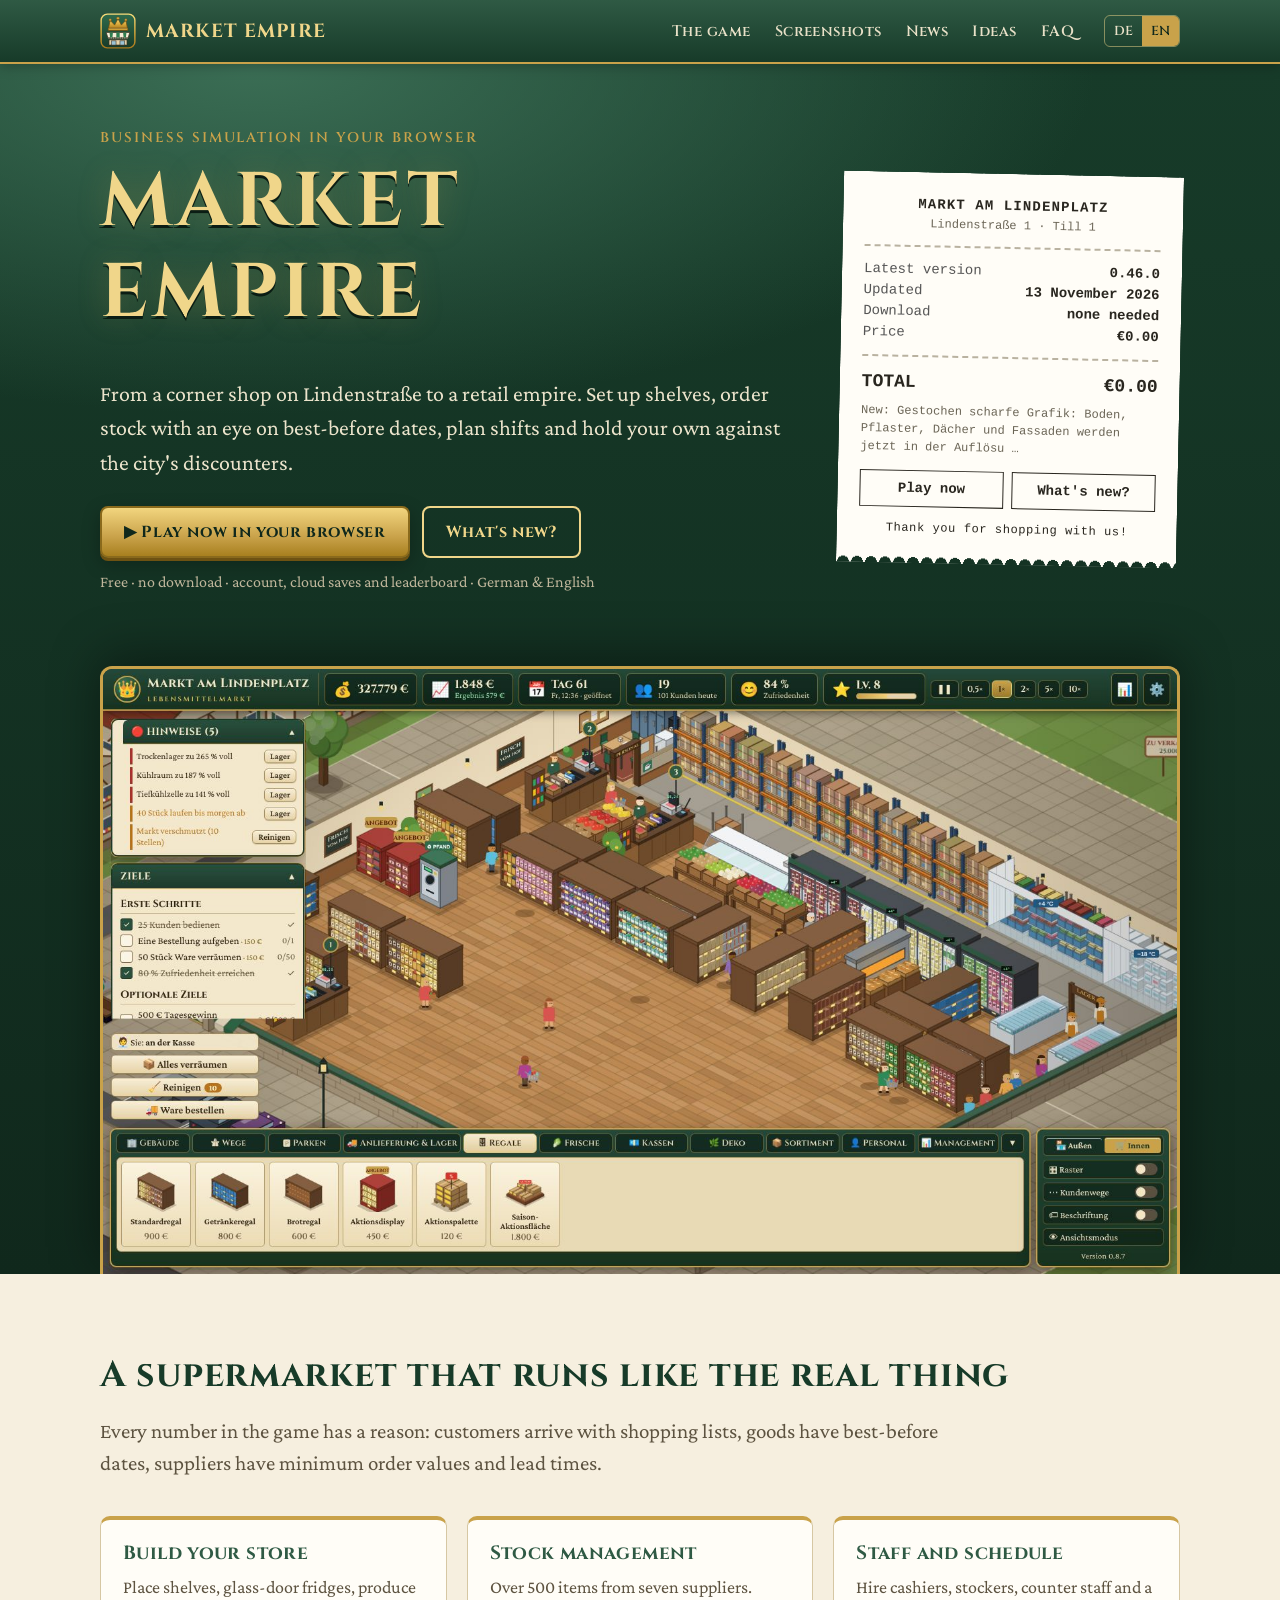
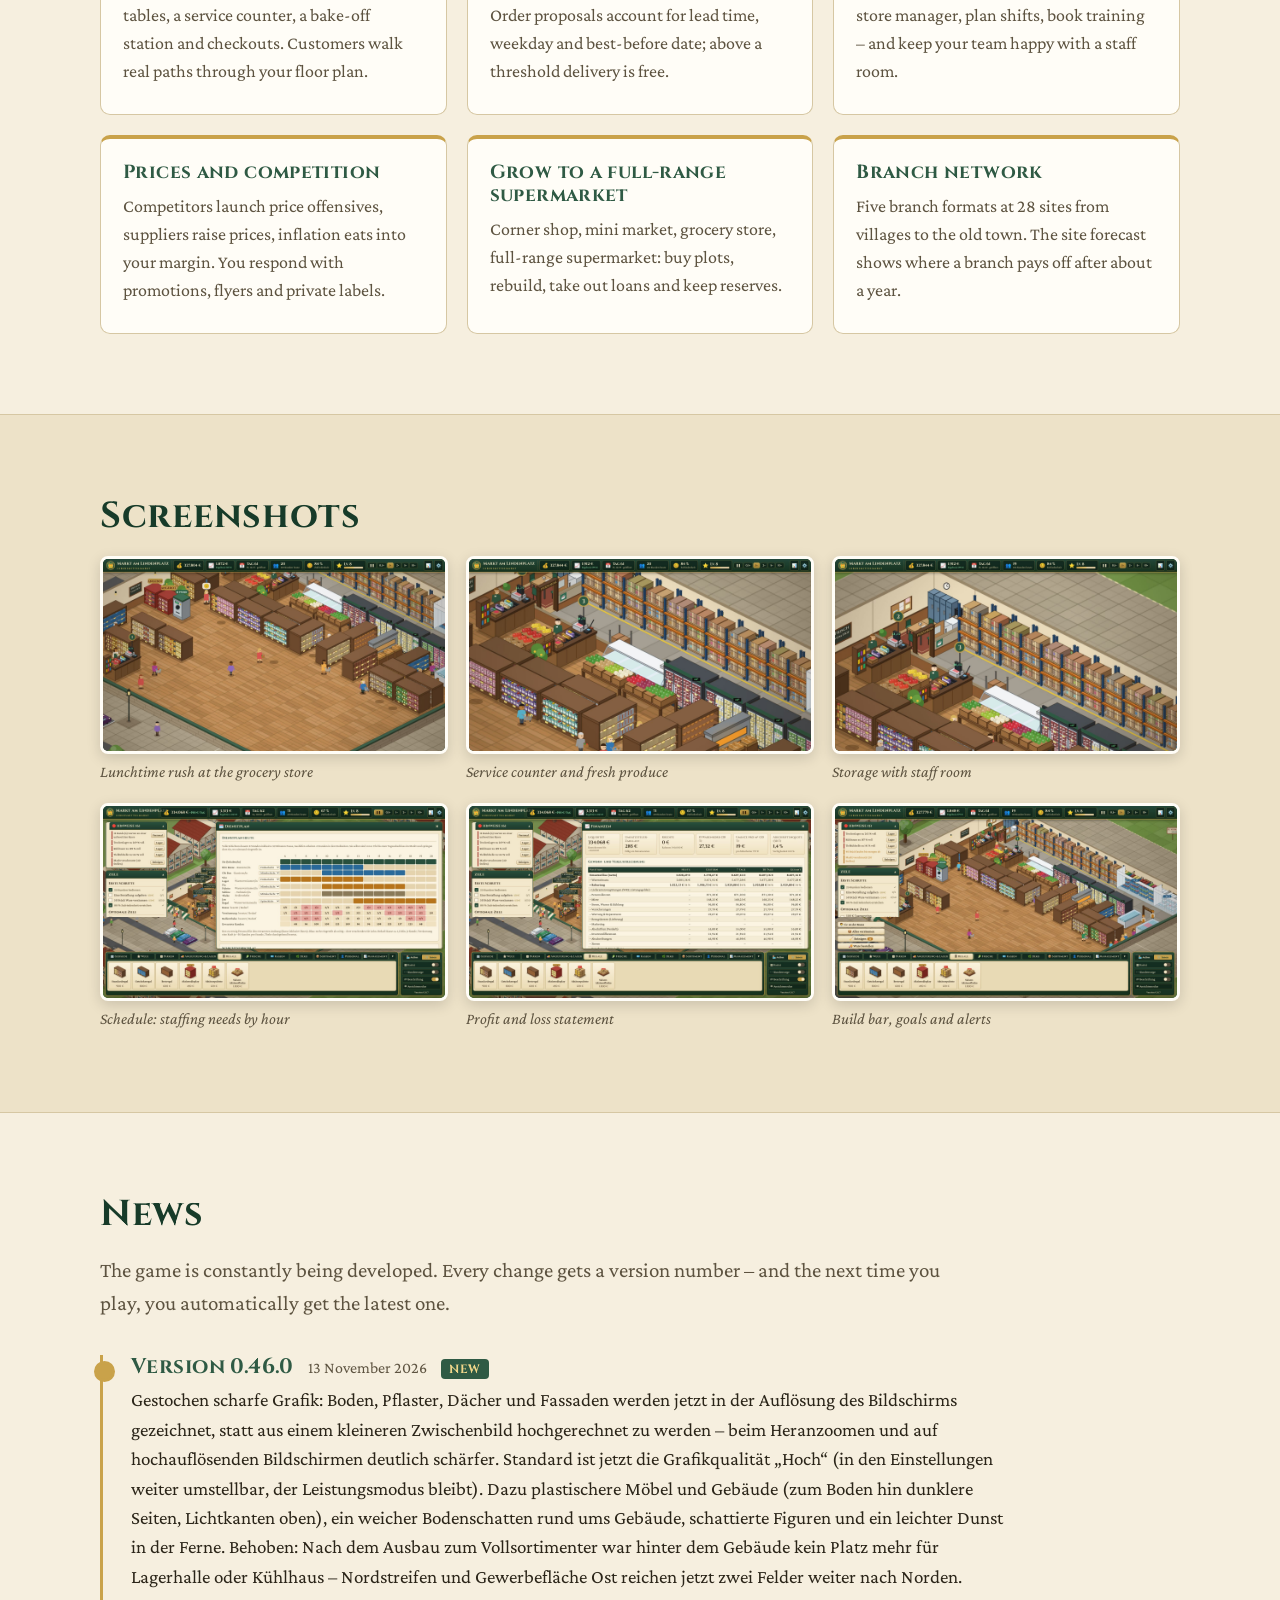
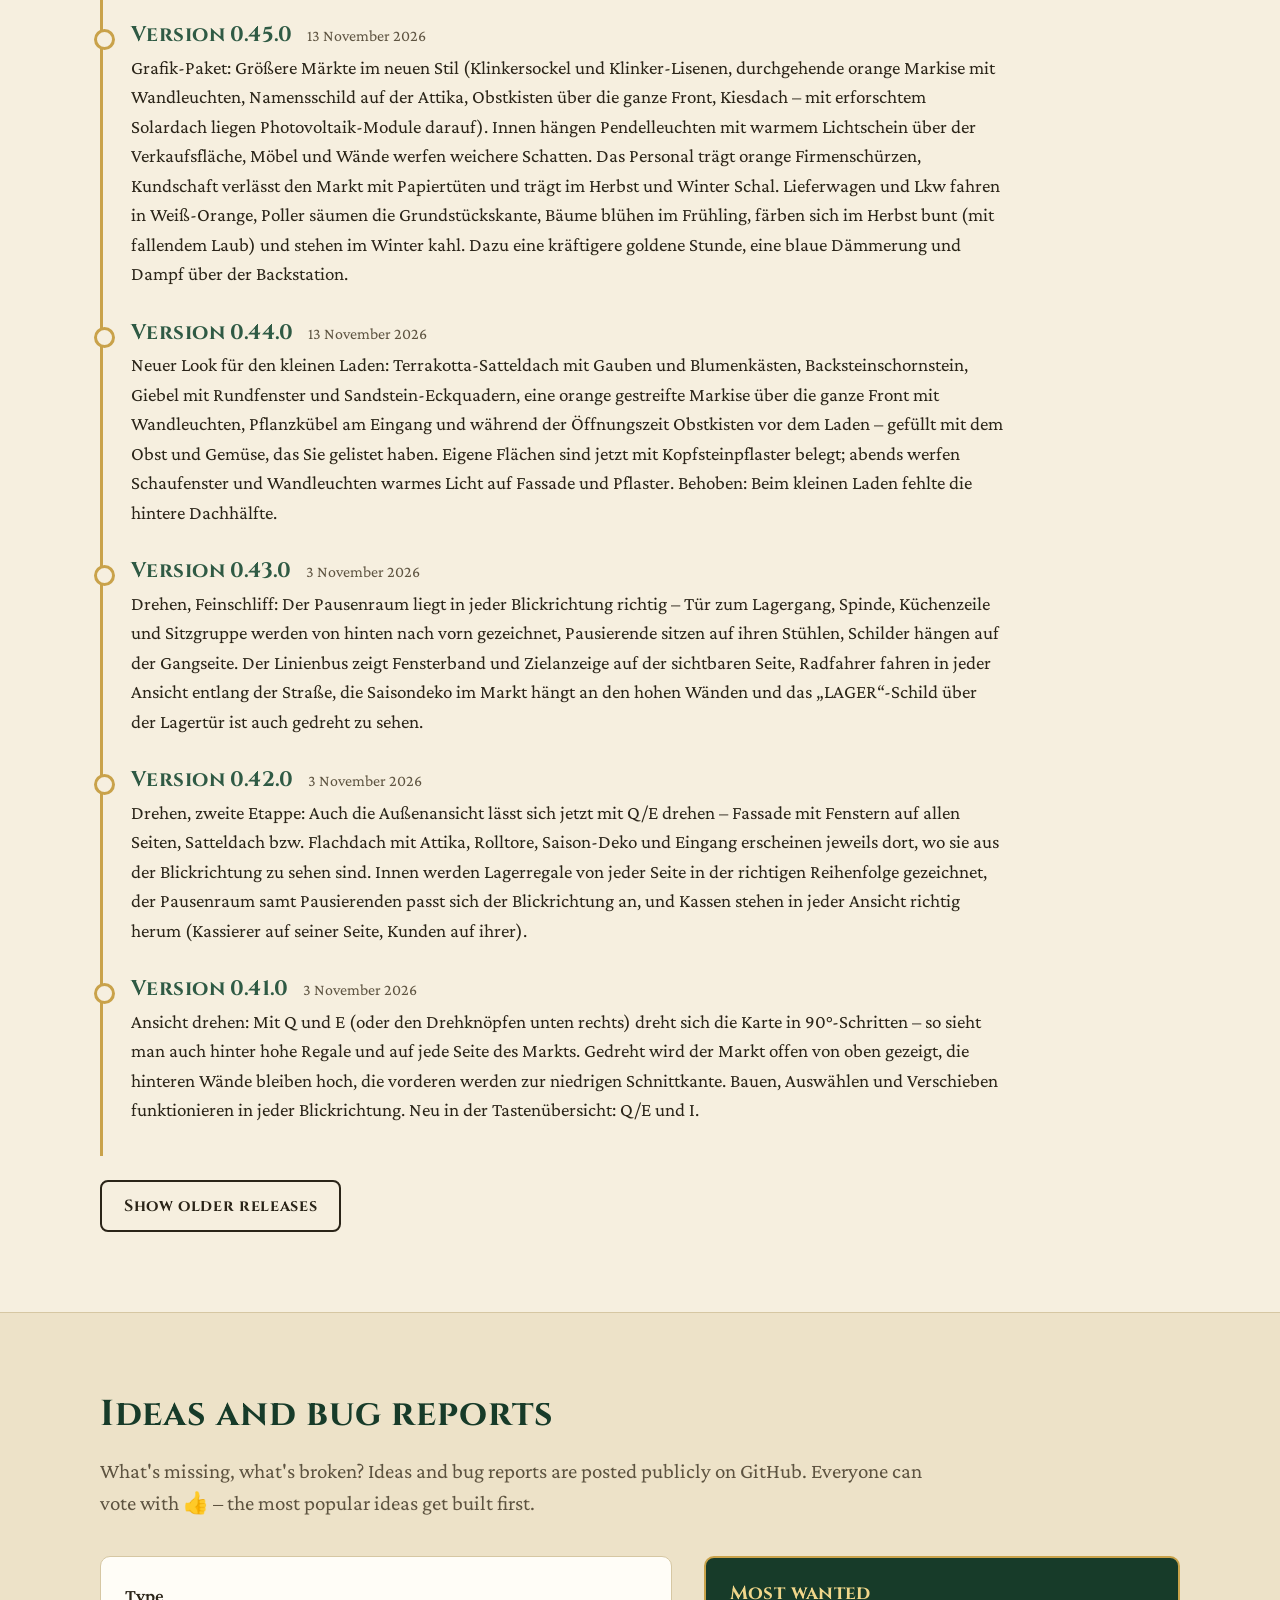
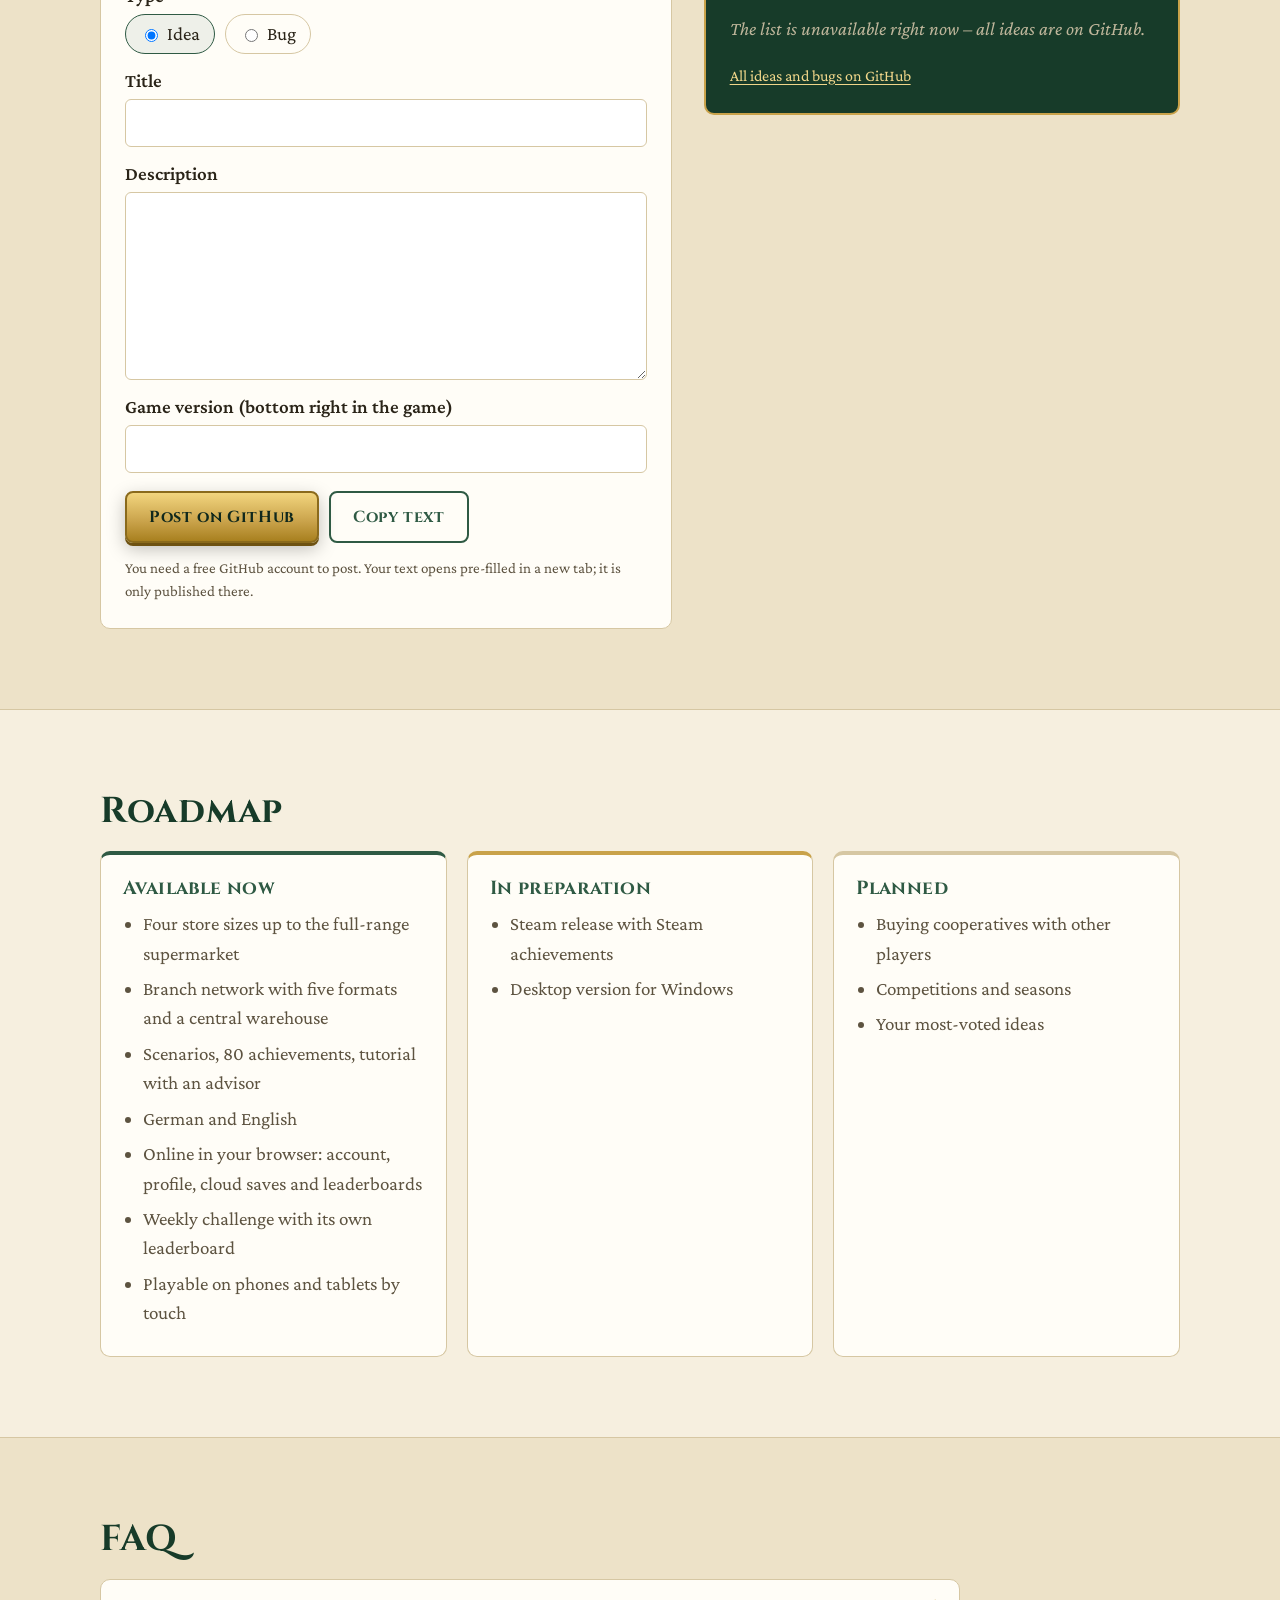
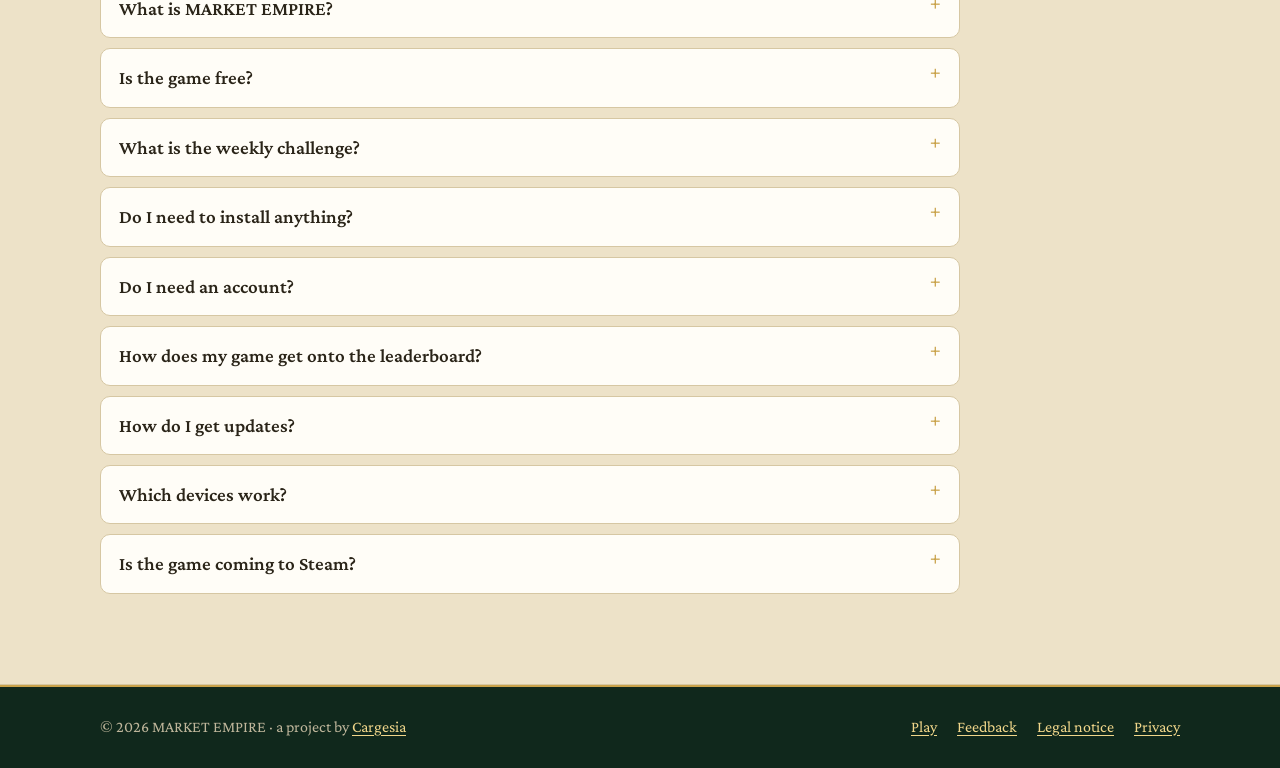
==== commit 2976e0d8: "Website aktualisiert achistyle-art/Logistik@fc0137af4e1d6352eb7ec8b5ce49d2e823194fd1" ====
--- a/index.html
+++ b/index.html
@@ -35,7 +35,7 @@
 <link rel="icon" href="img/logo.svg" type="image/svg+xml">
 <link rel="apple-touch-icon" href="img/logo.svg">
 <!-- seo:jsonld -->
-<script type="application/ld+json">[{"@context":"https://schema.org","@type":"VideoGame","@id":"https://markt.cargesia.com/#spiel","name":"MARKET EMPIRE","alternateName":"Market Empire – Supermarkt-Tycoon","description":"Kostenlose Supermarkt-Wirtschaftssimulation im Browser: vom kleinen Nachbarschaftsladen zum Vollsortiment-Supermarkt und zur regionalen Kette. Regale einrichten, Ware mit Blick aufs MHD bestellen, Personal und Schichten planen, Preise gegen Discounter setzen, Filialen eröffnen.","url":"https://markt.cargesia.com/","sameAs":["https://markt.cargesia.com/spielen/"],"genre":["Wirtschaftssimulation","Tycoon","Aufbauspiel","Management"],"gamePlatform":["Webbrowser","PC","Smartphone","Tablet"],"applicationCategory":"GameApplication","operatingSystem":"Webbrowser (Chrome, Edge, Firefox, Safari)","inLanguage":["de","en"],"playMode":"SinglePlayer","isAccessibleForFree":true,"softwareVersion":"0.45.0","dateModified":"2026-11-13","image":"https://markt.cargesia.com/img/markt-ui.jpg","screenshot":["https://markt.cargesia.com/img/markt-ui.jpg","https://markt.cargesia.com/img/innenraum.jpg","https://markt.cargesia.com/img/theke.jpg","https://markt.cargesia.com/img/lager.jpg","https://markt.cargesia.com/img/dienstplan.jpg","https://markt.cargesia.com/img/finanzen.jpg"],"offers":{"@type":"Offer","price":"0","priceCurrency":"EUR","availability":"https://schema.org/InStock","url":"https://markt.cargesia.com/spielen/"},"author":{"@type":"Organization","@id":"https://markt.cargesia.com/#cargesia","name":"Cargesia","url":"https://cargesia.com"},"publisher":{"@type":"Organization","@id":"https://markt.cargesia.com/#cargesia","name":"Cargesia","url":"https://cargesia.com"}},{"@context":"https://schema.org","@type":"WebSite","@id":"https://markt.cargesia.com/#website","name":"MARKET EMPIRE","url":"https://markt.cargesia.com/","inLanguage":"de","publisher":{"@type":"Organization","@id":"https://markt.cargesia.com/#cargesia","name":"Cargesia","url":"https://cargesia.com"}},{"@context":"https://schema.org","@type":"Organization","@id":"https://markt.cargesia.com/#cargesia","name":"Cargesia","url":"https://cargesia.com"},{"@context":"https://schema.org","@type":"FAQPage","mainEntity":[{"@type":"Question","name":"Was ist MARKET EMPIRE?","acceptedAnswer":{"@type":"Answer","text":"MARKET EMPIRE ist eine Supermarkt-Wirtschaftssimulation (Tycoon-Spiel), die kostenlos im Browser läuft. Sie beginnen mit einem kleinen Nachbarschaftsladen, richten Regale und Kassen ein, bestellen Ware bei Lieferanten, stellen Personal ein und bauen den Laden bis zum Vollsortiment-Supermarkt und zur regionalen Kette aus. Entwickelt wird das Spiel von Cargesia."}},{"@type":"Question","name":"Ist das Spiel kostenlos?","acceptedAnswer":{"@type":"Answer","text":"Ja. MARKET EMPIRE ist kostenlos, ohne Werbung und ohne Kaufoptionen im Spiel."}},{"@type":"Question","name":"Was ist die Wochen-Challenge?","acceptedAnswer":{"@type":"Answer","text":"Jeden Montag starten alle Spieler mit derselben Ausgangslage – etwa knappem Startkapital oder einem Discounter nebenan – und haben 28 Spieltage für das beste Betriebsergebnis. Die Ergebnisse stehen in einer eigenen Wochen-Bestenliste. Im Advent wird die Challenge zum Weihnachtsgeschäft."}},{"@type":"Question","name":"Muss ich etwas installieren?","acceptedAnswer":{"@type":"Answer","text":"Nein. MARKET EMPIRE läuft direkt im Browser – einfach auf „Jetzt im Browser spielen“ klicken. Ein aktueller Chrome, Edge, Firefox oder Safari genügt."}},{"@type":"Question","name":"Brauche ich ein Konto?","acceptedAnswer":{"@type":"Answer","text":"Ja, für ein neues Spiel brauchen Sie ein kostenloses Konto – angelegt in einer Minute mit Spielername, Passwort und E-Mail-Adresse. Wir senden Ihnen einen 6-stelligen Code, mit dem Sie bestätigen, dass es Sie wirklich gibt; keine Werbung. Danach werden Ihre Spielstände in der Cloud gesichert, Sie können auf jedem Gerät weiterspielen, haben ein Profil und erscheinen in der Bestenliste."}},{"@type":"Question","name":"Wie kommt mein Spiel in die Bestenliste?","acceptedAnswer":{"@type":"Answer","text":"Melden Sie sich spätestens am 14. Spieltag an – dann zählt das Spiel automatisch. Der Server berechnet die Werte selbst aus Ihrem Cloud-Spielstand; Spiele mit Cheats zählen nicht."}},{"@type":"Question","name":"Wie bekomme ich Updates?","acceptedAnswer":{"@type":"Answer","text":"Automatisch: Beim nächsten Aufruf spielen Sie schon die neueste Version. Was sich geändert hat, steht oben unter „Neuigkeiten“ und im Hauptmenü des Spiels."}},{"@type":"Question","name":"Welche Geräte eignen sich?","acceptedAnswer":{"@type":"Answer","text":"PC, Laptop, Tablet und Handy. Am PC steuern Sie mit Maus und Tastatur, auf Handy und Tablet per Touch: mit einem Finger verschieben, mit zwei Fingern zoomen, Regale per Antippen bauen. In den Einstellungen lässt sich die Grafikqualität reduzieren, falls es ruckelt."}},{"@type":"Question","name":"Kommt das Spiel auf Steam?","acceptedAnswer":{"@type":"Answer","text":"Ja, die Steam-Veröffentlichung ist in Vorbereitung. Sobald die Shopseite steht, finden Sie den Link hier."}}]}]</script>
+<script type="application/ld+json">[{"@context":"https://schema.org","@type":"VideoGame","@id":"https://markt.cargesia.com/#spiel","name":"MARKET EMPIRE","alternateName":"Market Empire – Supermarkt-Tycoon","description":"Kostenlose Supermarkt-Wirtschaftssimulation im Browser: vom kleinen Nachbarschaftsladen zum Vollsortiment-Supermarkt und zur regionalen Kette. Regale einrichten, Ware mit Blick aufs MHD bestellen, Personal und Schichten planen, Preise gegen Discounter setzen, Filialen eröffnen.","url":"https://markt.cargesia.com/","sameAs":["https://markt.cargesia.com/spielen/"],"genre":["Wirtschaftssimulation","Tycoon","Aufbauspiel","Management"],"gamePlatform":["Webbrowser","PC","Smartphone","Tablet"],"applicationCategory":"GameApplication","operatingSystem":"Webbrowser (Chrome, Edge, Firefox, Safari)","inLanguage":["de","en"],"playMode":"SinglePlayer","isAccessibleForFree":true,"softwareVersion":"0.46.0","dateModified":"2026-11-13","image":"https://markt.cargesia.com/img/markt-ui.jpg","screenshot":["https://markt.cargesia.com/img/markt-ui.jpg","https://markt.cargesia.com/img/innenraum.jpg","https://markt.cargesia.com/img/theke.jpg","https://markt.cargesia.com/img/lager.jpg","https://markt.cargesia.com/img/dienstplan.jpg","https://markt.cargesia.com/img/finanzen.jpg"],"offers":{"@type":"Offer","price":"0","priceCurrency":"EUR","availability":"https://schema.org/InStock","url":"https://markt.cargesia.com/spielen/"},"author":{"@type":"Organization","@id":"https://markt.cargesia.com/#cargesia","name":"Cargesia","url":"https://cargesia.com"},"publisher":{"@type":"Organization","@id":"https://markt.cargesia.com/#cargesia","name":"Cargesia","url":"https://cargesia.com"}},{"@context":"https://schema.org","@type":"WebSite","@id":"https://markt.cargesia.com/#website","name":"MARKET EMPIRE","url":"https://markt.cargesia.com/","inLanguage":"de","publisher":{"@type":"Organization","@id":"https://markt.cargesia.com/#cargesia","name":"Cargesia","url":"https://cargesia.com"}},{"@context":"https://schema.org","@type":"Organization","@id":"https://markt.cargesia.com/#cargesia","name":"Cargesia","url":"https://cargesia.com"},{"@context":"https://schema.org","@type":"FAQPage","mainEntity":[{"@type":"Question","name":"Was ist MARKET EMPIRE?","acceptedAnswer":{"@type":"Answer","text":"MARKET EMPIRE ist eine Supermarkt-Wirtschaftssimulation (Tycoon-Spiel), die kostenlos im Browser läuft. Sie beginnen mit einem kleinen Nachbarschaftsladen, richten Regale und Kassen ein, bestellen Ware bei Lieferanten, stellen Personal ein und bauen den Laden bis zum Vollsortiment-Supermarkt und zur regionalen Kette aus. Entwickelt wird das Spiel von Cargesia."}},{"@type":"Question","name":"Ist das Spiel kostenlos?","acceptedAnswer":{"@type":"Answer","text":"Ja. MARKET EMPIRE ist kostenlos, ohne Werbung und ohne Kaufoptionen im Spiel."}},{"@type":"Question","name":"Was ist die Wochen-Challenge?","acceptedAnswer":{"@type":"Answer","text":"Jeden Montag starten alle Spieler mit derselben Ausgangslage – etwa knappem Startkapital oder einem Discounter nebenan – und haben 28 Spieltage für das beste Betriebsergebnis. Die Ergebnisse stehen in einer eigenen Wochen-Bestenliste. Im Advent wird die Challenge zum Weihnachtsgeschäft."}},{"@type":"Question","name":"Muss ich etwas installieren?","acceptedAnswer":{"@type":"Answer","text":"Nein. MARKET EMPIRE läuft direkt im Browser – einfach auf „Jetzt im Browser spielen“ klicken. Ein aktueller Chrome, Edge, Firefox oder Safari genügt."}},{"@type":"Question","name":"Brauche ich ein Konto?","acceptedAnswer":{"@type":"Answer","text":"Ja, für ein neues Spiel brauchen Sie ein kostenloses Konto – angelegt in einer Minute mit Spielername, Passwort und E-Mail-Adresse. Wir senden Ihnen einen 6-stelligen Code, mit dem Sie bestätigen, dass es Sie wirklich gibt; keine Werbung. Danach werden Ihre Spielstände in der Cloud gesichert, Sie können auf jedem Gerät weiterspielen, haben ein Profil und erscheinen in der Bestenliste."}},{"@type":"Question","name":"Wie kommt mein Spiel in die Bestenliste?","acceptedAnswer":{"@type":"Answer","text":"Melden Sie sich spätestens am 14. Spieltag an – dann zählt das Spiel automatisch. Der Server berechnet die Werte selbst aus Ihrem Cloud-Spielstand; Spiele mit Cheats zählen nicht."}},{"@type":"Question","name":"Wie bekomme ich Updates?","acceptedAnswer":{"@type":"Answer","text":"Automatisch: Beim nächsten Aufruf spielen Sie schon die neueste Version. Was sich geändert hat, steht oben unter „Neuigkeiten“ und im Hauptmenü des Spiels."}},{"@type":"Question","name":"Welche Geräte eignen sich?","acceptedAnswer":{"@type":"Answer","text":"PC, Laptop, Tablet und Handy. Am PC steuern Sie mit Maus und Tastatur, auf Handy und Tablet per Touch: mit einem Finger verschieben, mit zwei Fingern zoomen, Regale per Antippen bauen. In den Einstellungen lässt sich die Grafikqualität reduzieren, falls es ruckelt."}},{"@type":"Question","name":"Kommt das Spiel auf Steam?","acceptedAnswer":{"@type":"Answer","text":"Ja, die Steam-Veröffentlichung ist in Vorbereitung. Sobald die Shopseite steht, finden Sie den Link hier."}}]}]</script>
 <!-- /seo:jsonld -->
 <link rel="stylesheet" href="style.css">
 </head>
@@ -92,7 +92,7 @@
         <p class="receipt-sub">Lindenstraße 1 · <span lang="de">Kasse 1</span><span lang="en">Till 1</span></p>
         <div class="receipt-rule" aria-hidden="true"></div>
         <dl class="receipt-lines">
-          <div><dt><span lang="de">Neueste Version</span><span lang="en">Latest version</span></dt><dd id="bon-version"><!-- seo:version -->0.45.0<!-- /seo:version --></dd></div>
+          <div><dt><span lang="de">Neueste Version</span><span lang="en">Latest version</span></dt><dd id="bon-version"><!-- seo:version -->0.46.0<!-- /seo:version --></dd></div>
           <div><dt><span lang="de">Stand</span><span lang="en">Updated</span></dt><dd id="bon-date"><!-- seo:date -->13.11.2026<!-- /seo:date --></dd></div>
           <div><dt><span lang="de">Download</span><span lang="en">Download</span></dt><dd><span lang="de">keiner nötig</span><span lang="en">none needed</span></dd></div>
           <div><dt><span lang="de">Preis</span><span lang="en">Price</span></dt><dd class="price"><span lang="de">0,00 €</span><span lang="en">€0.00</span></dd></div>
@@ -179,7 +179,7 @@
         <span lang="en">The game is constantly being developed. Every change gets a version number – and the next time you play, you automatically get the latest one.</span>
       </p>
       <ol class="releases" id="releases" aria-live="polite">
-        <!-- seo:releases --><li class="release latest"><div class="release-head"><h3>Version 0.45.0</h3><span class="release-date">13.11.2026</span></div><p>Grafik-Paket: Größere Märkte im neuen Stil (Klinkersockel und Klinker-Lisenen, durchgehende orange Markise mit Wandleuchten, Namensschild auf der Attika, Obstkisten über die ganze Front, Kiesdach – mit erforschtem Solardach liegen Photovoltaik-Module darauf). Innen hängen Pendelleuchten mit warmem Lichtschein über der Verkaufsfläche, Möbel und Wände werfen weichere Schatten. Das Personal trägt orange Firmenschürzen, Kundschaft verlässt den Markt mit Papiertüten und trägt im Herbst und Winter Schal. Lieferwagen und Lkw fahren in Weiß-Orange, Poller säumen die Grundstückskante, Bäume blühen im Frühling, färben sich im Herbst bunt (mit fallendem Laub) und stehen im Winter kahl. Dazu eine kräftigere goldene Stunde, eine blaue Dämmerung und Dampf über der Backstation.</p></li><li class="release"><div class="release-head"><h3>Version 0.44.0</h3><span class="release-date">13.11.2026</span></div><p>Neuer Look für den kleinen Laden: Terrakotta-Satteldach mit Gauben und Blumenkästen, Backsteinschornstein, Giebel mit Rundfenster und Sandstein-Eckquadern, eine orange gestreifte Markise über die ganze Front mit Wandleuchten, Pflanzkübel am Eingang und während der Öffnungszeit Obstkisten vor dem Laden – gefüllt mit dem Obst und Gemüse, das Sie gelistet haben. Eigene Flächen sind jetzt mit Kopfsteinpflaster belegt; abends werfen Schaufenster und Wandleuchten warmes Licht auf Fassade und Pflaster. Behoben: Beim kleinen Laden fehlte die hintere Dachhälfte.</p></li><li class="release"><div class="release-head"><h3>Version 0.43.0</h3><span class="release-date">03.11.2026</span></div><p>Drehen, Feinschliff: Der Pausenraum liegt in jeder Blickrichtung richtig – Tür zum Lagergang, Spinde, Küchenzeile und Sitzgruppe werden von hinten nach vorn gezeichnet, Pausierende sitzen auf ihren Stühlen, Schilder hängen auf der Gangseite. Der Linienbus zeigt Fensterband und Zielanzeige auf der sichtbaren Seite, Radfahrer fahren in jeder Ansicht entlang der Straße, die Saisondeko im Markt hängt an den hohen Wänden und das „LAGER“-Schild über der Lagertür ist auch gedreht zu sehen.</p></li><li class="release"><div class="release-head"><h3>Version 0.42.0</h3><span class="release-date">03.11.2026</span></div><p>Drehen, zweite Etappe: Auch die Außenansicht lässt sich jetzt mit Q/E drehen – Fassade mit Fenstern auf allen Seiten, Satteldach bzw. Flachdach mit Attika, Rolltore, Saison-Deko und Eingang erscheinen jeweils dort, wo sie aus der Blickrichtung zu sehen sind. Innen werden Lagerregale von jeder Seite in der richtigen Reihenfolge gezeichnet, der Pausenraum samt Pausierenden passt sich der Blickrichtung an, und Kassen stehen in jeder Ansicht richtig herum (Kassierer auf seiner Seite, Kunden auf ihrer).</p></li><li class="release"><div class="release-head"><h3>Version 0.41.0</h3><span class="release-date">03.11.2026</span></div><p>Ansicht drehen: Mit Q und E (oder den Drehknöpfen unten rechts) dreht sich die Karte in 90°-Schritten – so sieht man auch hinter hohe Regale und auf jede Seite des Markts. Gedreht wird der Markt offen von oben gezeigt, die hinteren Wände bleiben hoch, die vorderen werden zur niedrigen Schnittkante. Bauen, Auswählen und Verschieben funktionieren in jeder Blickrichtung. Neu in der Tastenübersicht: Q/E und I.</p></li><!-- /seo:releases -->
+        <!-- seo:releases --><li class="release latest"><div class="release-head"><h3>Version 0.46.0</h3><span class="release-date">13.11.2026</span></div><p>Gestochen scharfe Grafik: Boden, Pflaster, Dächer und Fassaden werden jetzt in der Auflösung des Bildschirms gezeichnet, statt aus einem kleineren Zwischenbild hochgerechnet zu werden – beim Heranzoomen und auf hochauflösenden Bildschirmen deutlich schärfer. Standard ist jetzt die Grafikqualität „Hoch“ (in den Einstellungen weiter umstellbar, der Leistungsmodus bleibt). Dazu plastischere Möbel und Gebäude (zum Boden hin dunklere Seiten, Lichtkanten oben), ein weicher Bodenschatten rund ums Gebäude, schattierte Figuren und ein leichter Dunst in der Ferne. Behoben: Nach dem Ausbau zum Vollsortimenter war hinter dem Gebäude kein Platz mehr für Lagerhalle oder Kühlhaus – Nordstreifen und Gewerbefläche Ost reichen jetzt zwei Felder weiter nach Norden.</p></li><li class="release"><div class="release-head"><h3>Version 0.45.0</h3><span class="release-date">13.11.2026</span></div><p>Grafik-Paket: Größere Märkte im neuen Stil (Klinkersockel und Klinker-Lisenen, durchgehende orange Markise mit Wandleuchten, Namensschild auf der Attika, Obstkisten über die ganze Front, Kiesdach – mit erforschtem Solardach liegen Photovoltaik-Module darauf). Innen hängen Pendelleuchten mit warmem Lichtschein über der Verkaufsfläche, Möbel und Wände werfen weichere Schatten. Das Personal trägt orange Firmenschürzen, Kundschaft verlässt den Markt mit Papiertüten und trägt im Herbst und Winter Schal. Lieferwagen und Lkw fahren in Weiß-Orange, Poller säumen die Grundstückskante, Bäume blühen im Frühling, färben sich im Herbst bunt (mit fallendem Laub) und stehen im Winter kahl. Dazu eine kräftigere goldene Stunde, eine blaue Dämmerung und Dampf über der Backstation.</p></li><li class="release"><div class="release-head"><h3>Version 0.44.0</h3><span class="release-date">13.11.2026</span></div><p>Neuer Look für den kleinen Laden: Terrakotta-Satteldach mit Gauben und Blumenkästen, Backsteinschornstein, Giebel mit Rundfenster und Sandstein-Eckquadern, eine orange gestreifte Markise über die ganze Front mit Wandleuchten, Pflanzkübel am Eingang und während der Öffnungszeit Obstkisten vor dem Laden – gefüllt mit dem Obst und Gemüse, das Sie gelistet haben. Eigene Flächen sind jetzt mit Kopfsteinpflaster belegt; abends werfen Schaufenster und Wandleuchten warmes Licht auf Fassade und Pflaster. Behoben: Beim kleinen Laden fehlte die hintere Dachhälfte.</p></li><li class="release"><div class="release-head"><h3>Version 0.43.0</h3><span class="release-date">03.11.2026</span></div><p>Drehen, Feinschliff: Der Pausenraum liegt in jeder Blickrichtung richtig – Tür zum Lagergang, Spinde, Küchenzeile und Sitzgruppe werden von hinten nach vorn gezeichnet, Pausierende sitzen auf ihren Stühlen, Schilder hängen auf der Gangseite. Der Linienbus zeigt Fensterband und Zielanzeige auf der sichtbaren Seite, Radfahrer fahren in jeder Ansicht entlang der Straße, die Saisondeko im Markt hängt an den hohen Wänden und das „LAGER“-Schild über der Lagertür ist auch gedreht zu sehen.</p></li><li class="release"><div class="release-head"><h3>Version 0.42.0</h3><span class="release-date">03.11.2026</span></div><p>Drehen, zweite Etappe: Auch die Außenansicht lässt sich jetzt mit Q/E drehen – Fassade mit Fenstern auf allen Seiten, Satteldach bzw. Flachdach mit Attika, Rolltore, Saison-Deko und Eingang erscheinen jeweils dort, wo sie aus der Blickrichtung zu sehen sind. Innen werden Lagerregale von jeder Seite in der richtigen Reihenfolge gezeichnet, der Pausenraum samt Pausierenden passt sich der Blickrichtung an, und Kassen stehen in jeder Ansicht richtig herum (Kassierer auf seiner Seite, Kunden auf ihrer).</p></li><!-- /seo:releases -->
       </ol>
       <button type="button" class="btn btn-ghost" id="more-releases" hidden><span lang="de">Ältere Versionen anzeigen</span><span lang="en">Show older releases</span></button>
     </div>
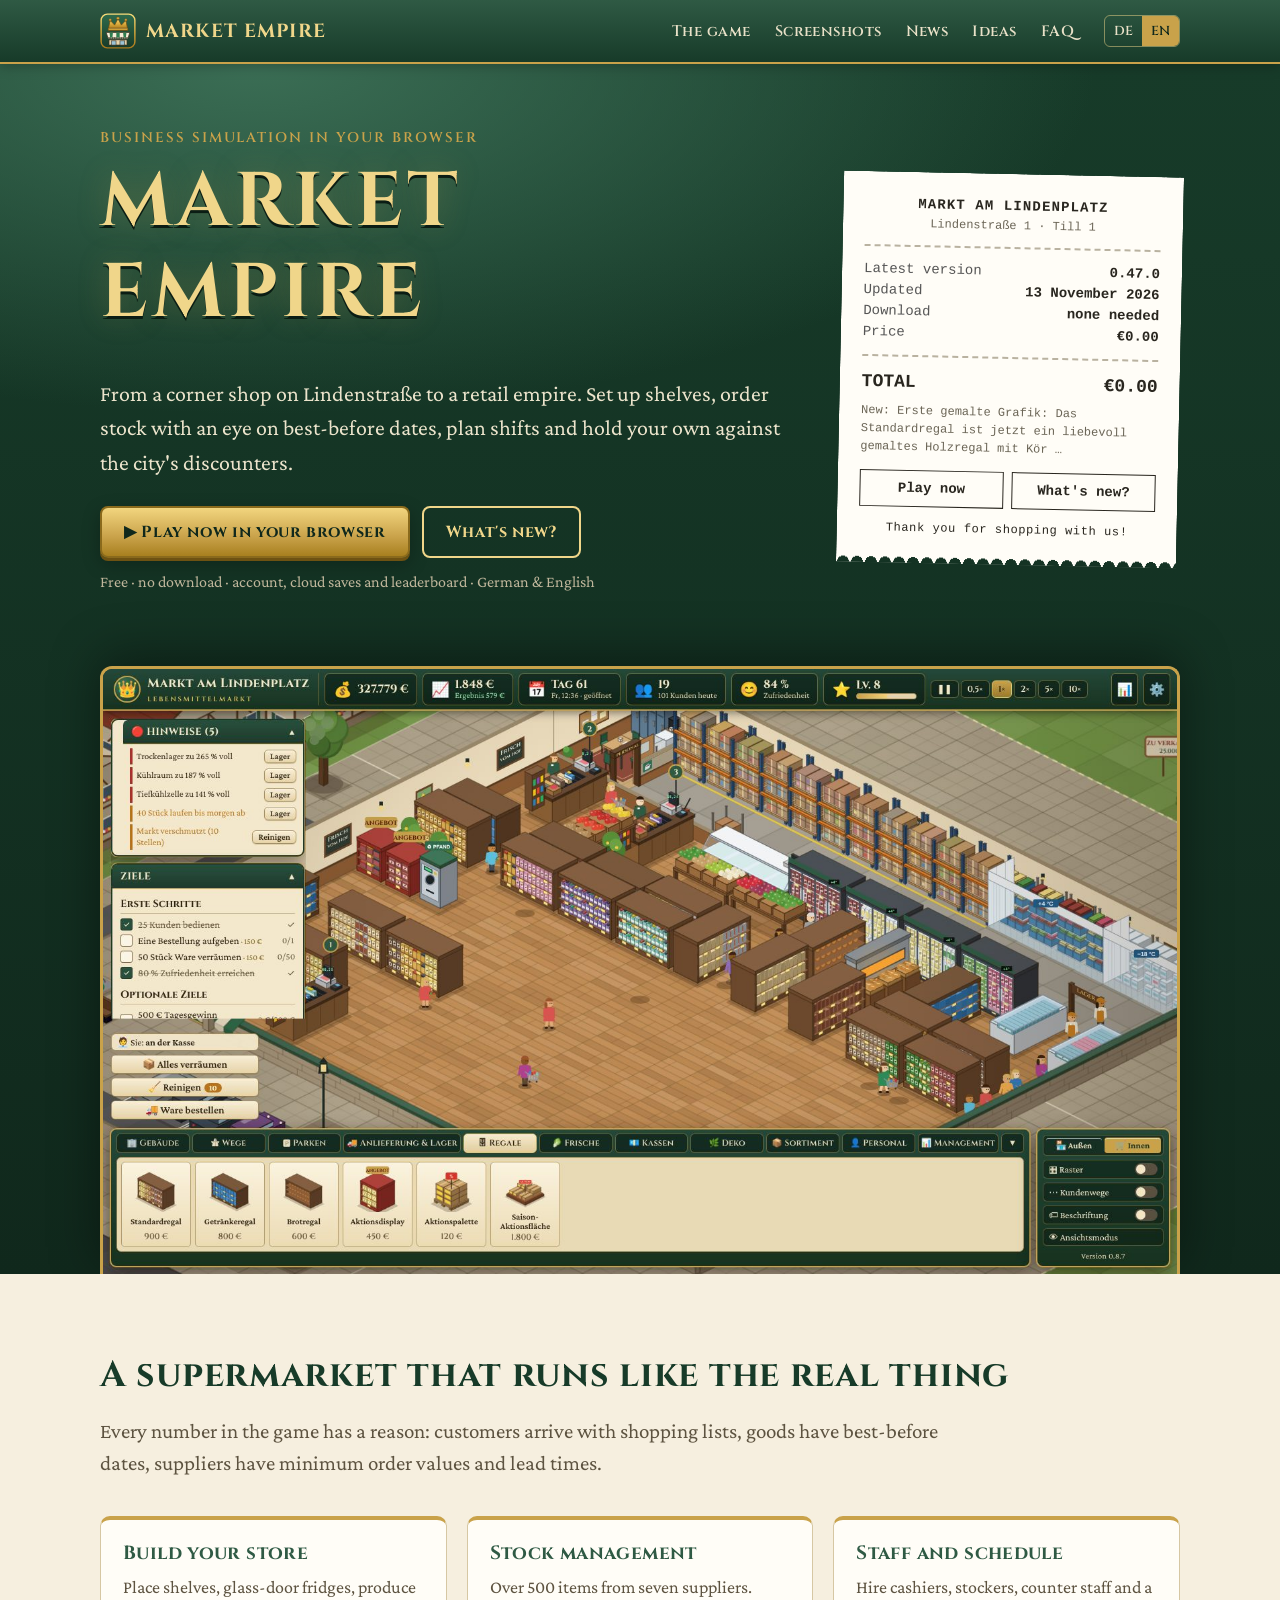
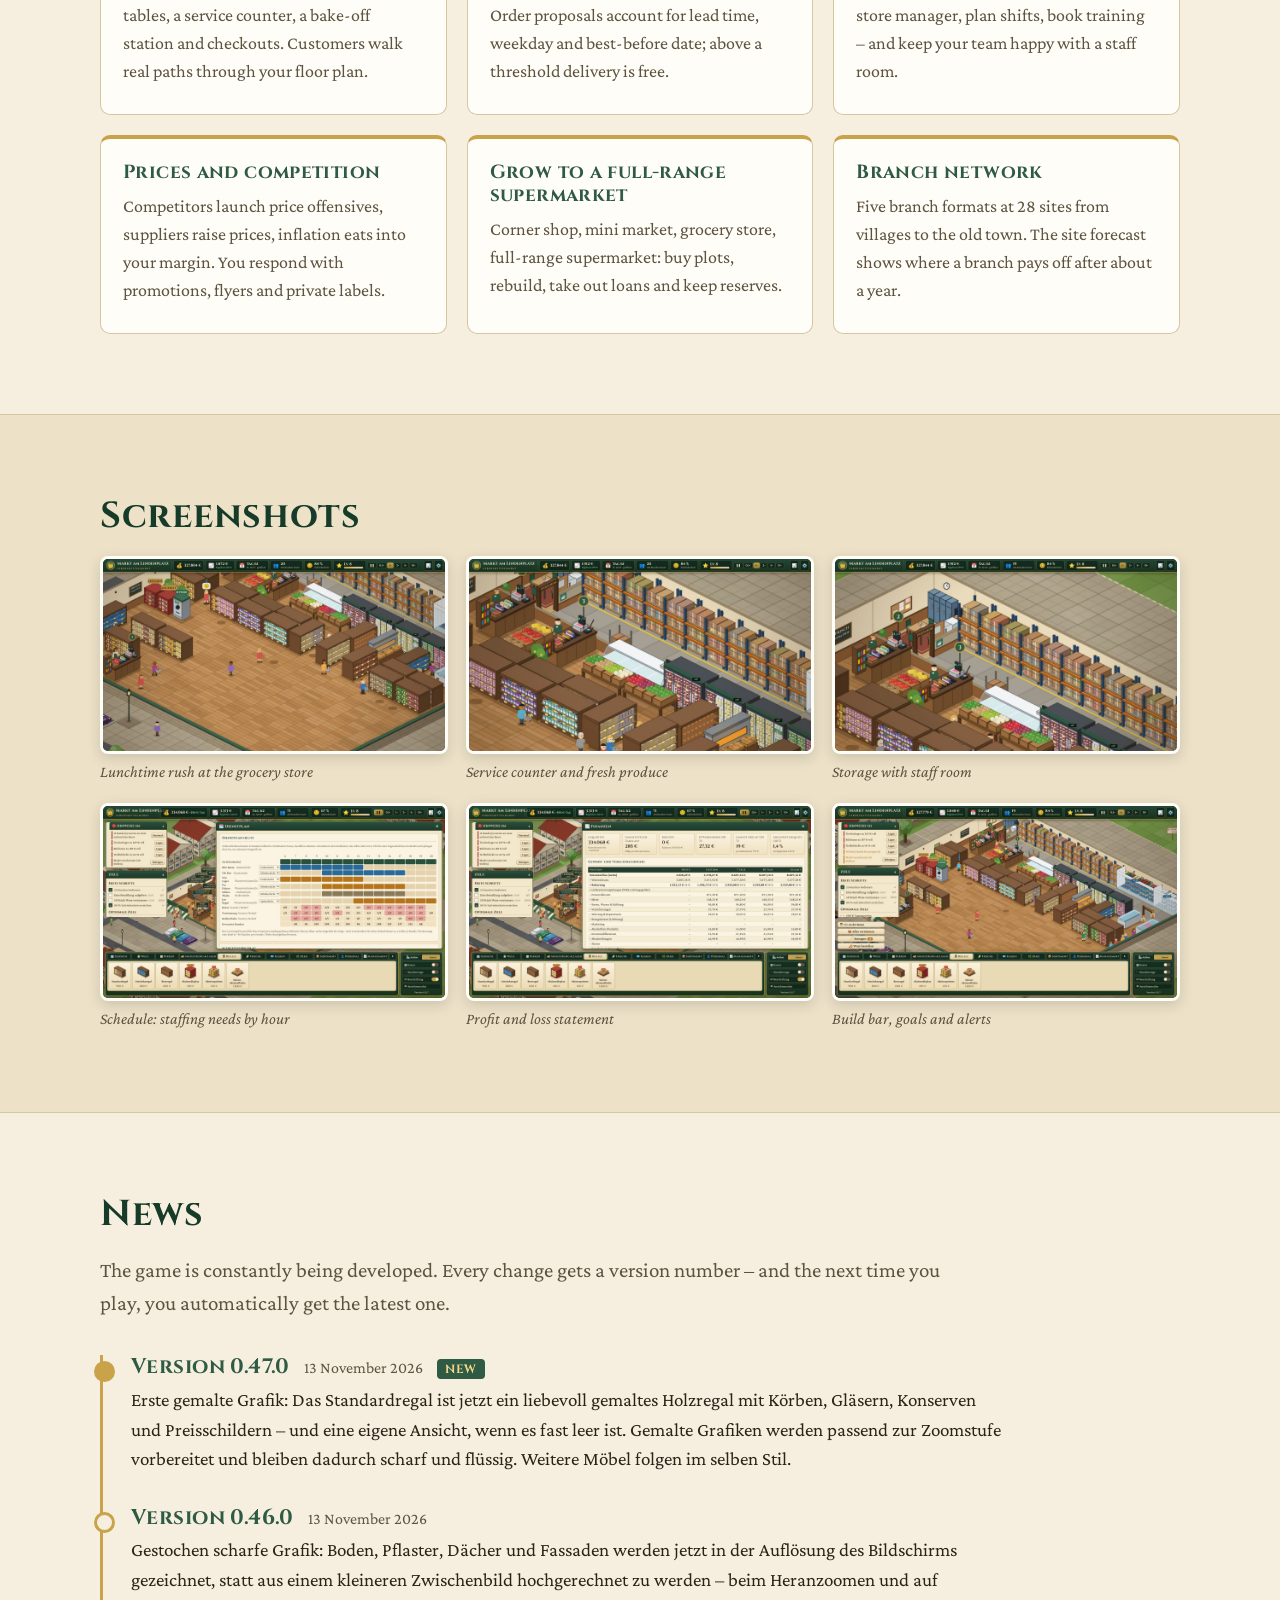
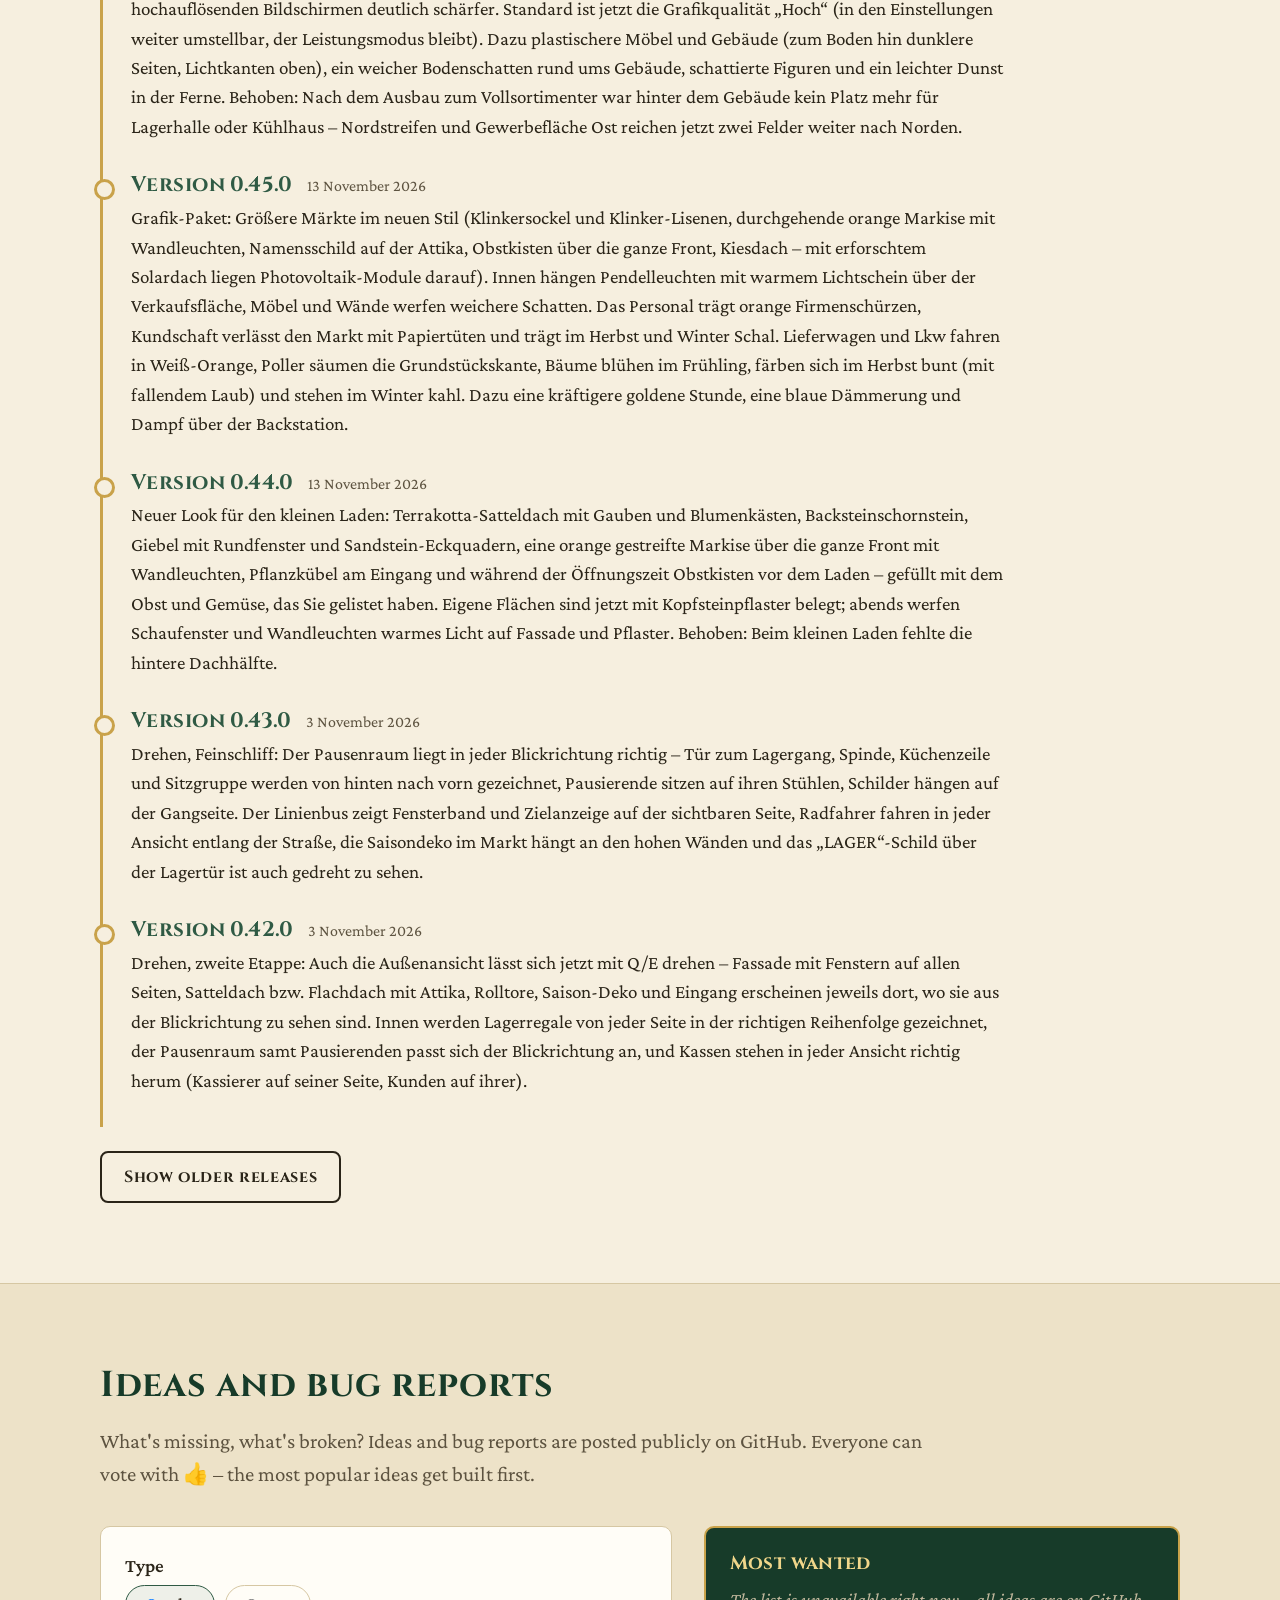
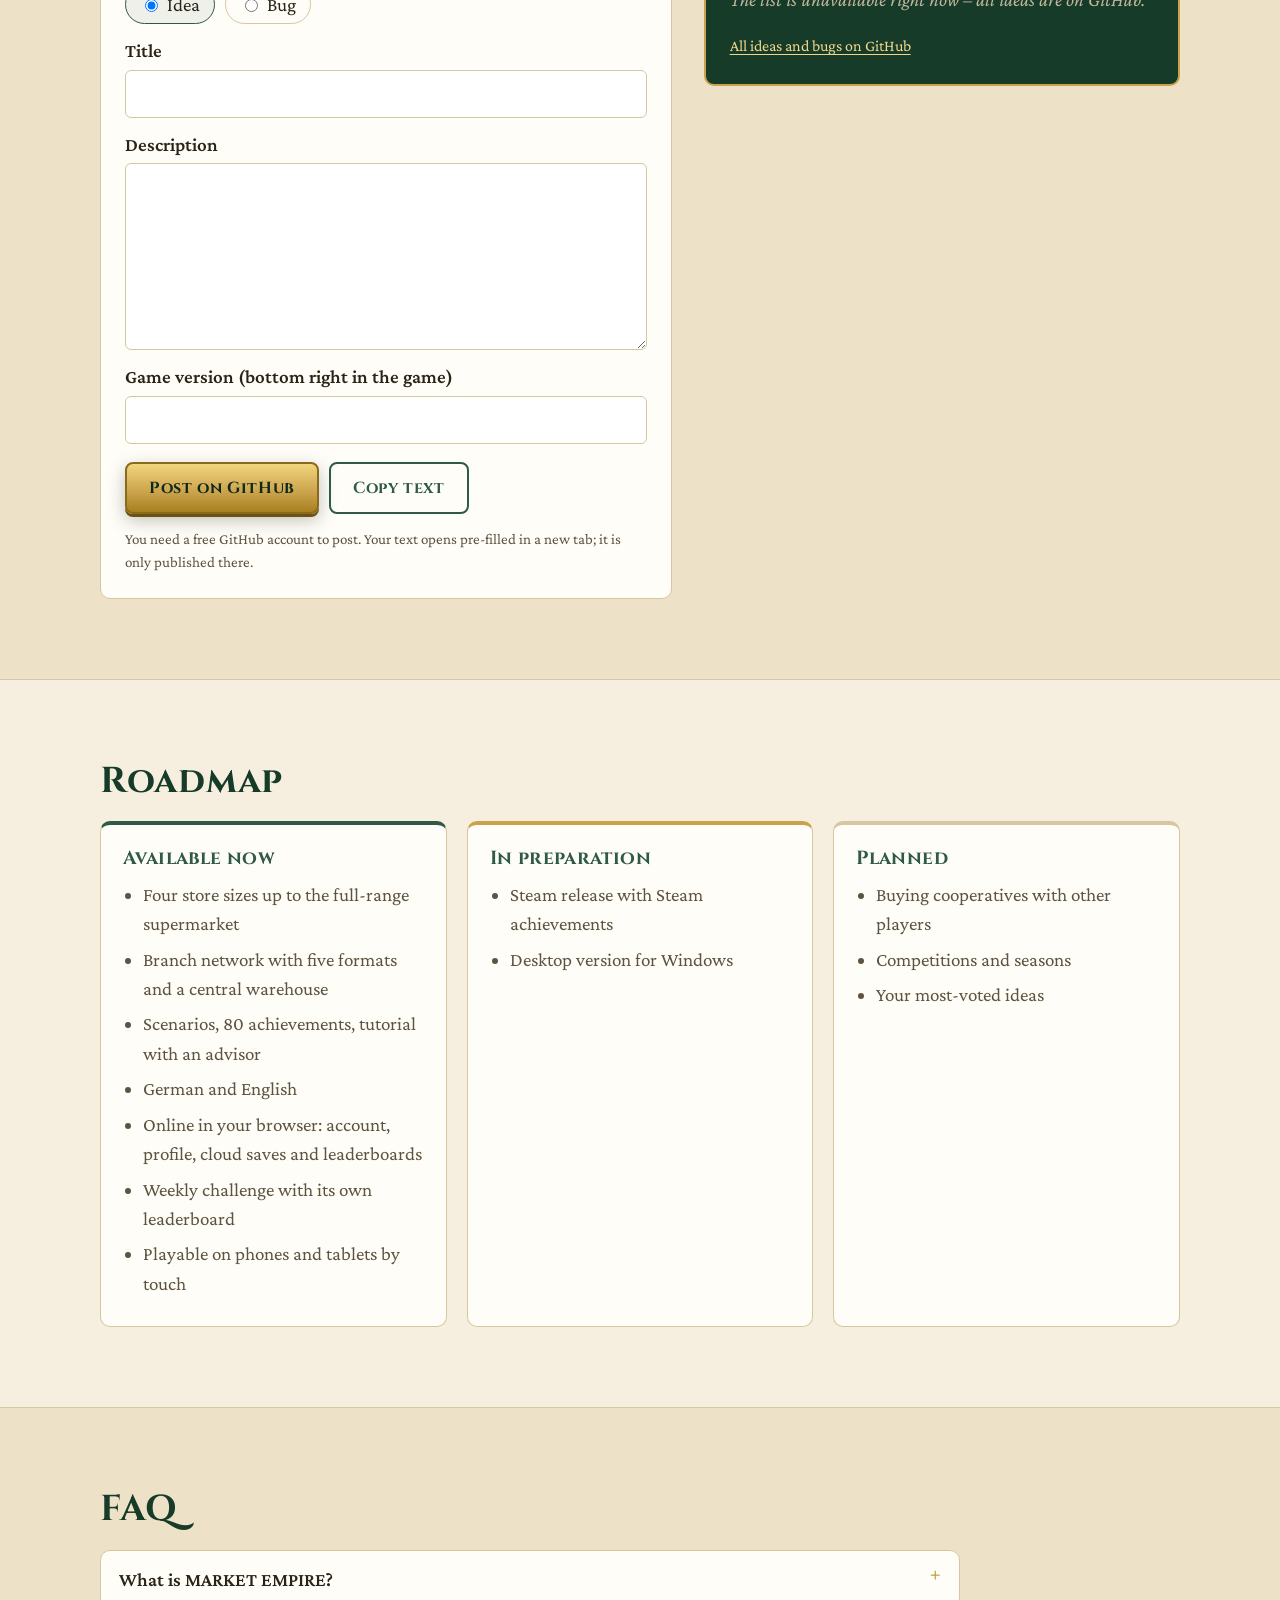
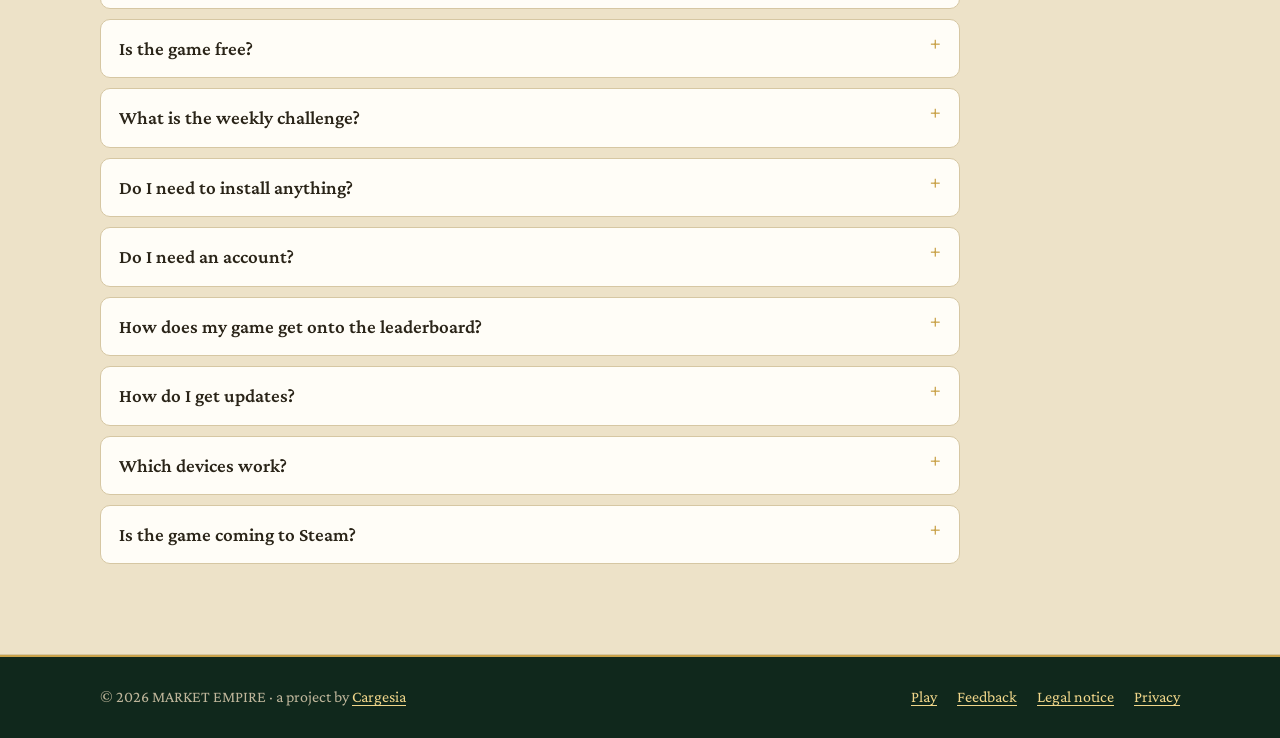
==== commit b374eabd: "Website aktualisiert achistyle-art/Logistik@d23681acc36932e6cf74a21fa611832611dcca4b" ====
--- a/index.html
+++ b/index.html
@@ -35,7 +35,7 @@
 <link rel="icon" href="img/logo.svg" type="image/svg+xml">
 <link rel="apple-touch-icon" href="img/logo.svg">
 <!-- seo:jsonld -->
-<script type="application/ld+json">[{"@context":"https://schema.org","@type":"VideoGame","@id":"https://markt.cargesia.com/#spiel","name":"MARKET EMPIRE","alternateName":"Market Empire – Supermarkt-Tycoon","description":"Kostenlose Supermarkt-Wirtschaftssimulation im Browser: vom kleinen Nachbarschaftsladen zum Vollsortiment-Supermarkt und zur regionalen Kette. Regale einrichten, Ware mit Blick aufs MHD bestellen, Personal und Schichten planen, Preise gegen Discounter setzen, Filialen eröffnen.","url":"https://markt.cargesia.com/","sameAs":["https://markt.cargesia.com/spielen/"],"genre":["Wirtschaftssimulation","Tycoon","Aufbauspiel","Management"],"gamePlatform":["Webbrowser","PC","Smartphone","Tablet"],"applicationCategory":"GameApplication","operatingSystem":"Webbrowser (Chrome, Edge, Firefox, Safari)","inLanguage":["de","en"],"playMode":"SinglePlayer","isAccessibleForFree":true,"softwareVersion":"0.46.0","dateModified":"2026-11-13","image":"https://markt.cargesia.com/img/markt-ui.jpg","screenshot":["https://markt.cargesia.com/img/markt-ui.jpg","https://markt.cargesia.com/img/innenraum.jpg","https://markt.cargesia.com/img/theke.jpg","https://markt.cargesia.com/img/lager.jpg","https://markt.cargesia.com/img/dienstplan.jpg","https://markt.cargesia.com/img/finanzen.jpg"],"offers":{"@type":"Offer","price":"0","priceCurrency":"EUR","availability":"https://schema.org/InStock","url":"https://markt.cargesia.com/spielen/"},"author":{"@type":"Organization","@id":"https://markt.cargesia.com/#cargesia","name":"Cargesia","url":"https://cargesia.com"},"publisher":{"@type":"Organization","@id":"https://markt.cargesia.com/#cargesia","name":"Cargesia","url":"https://cargesia.com"}},{"@context":"https://schema.org","@type":"WebSite","@id":"https://markt.cargesia.com/#website","name":"MARKET EMPIRE","url":"https://markt.cargesia.com/","inLanguage":"de","publisher":{"@type":"Organization","@id":"https://markt.cargesia.com/#cargesia","name":"Cargesia","url":"https://cargesia.com"}},{"@context":"https://schema.org","@type":"Organization","@id":"https://markt.cargesia.com/#cargesia","name":"Cargesia","url":"https://cargesia.com"},{"@context":"https://schema.org","@type":"FAQPage","mainEntity":[{"@type":"Question","name":"Was ist MARKET EMPIRE?","acceptedAnswer":{"@type":"Answer","text":"MARKET EMPIRE ist eine Supermarkt-Wirtschaftssimulation (Tycoon-Spiel), die kostenlos im Browser läuft. Sie beginnen mit einem kleinen Nachbarschaftsladen, richten Regale und Kassen ein, bestellen Ware bei Lieferanten, stellen Personal ein und bauen den Laden bis zum Vollsortiment-Supermarkt und zur regionalen Kette aus. Entwickelt wird das Spiel von Cargesia."}},{"@type":"Question","name":"Ist das Spiel kostenlos?","acceptedAnswer":{"@type":"Answer","text":"Ja. MARKET EMPIRE ist kostenlos, ohne Werbung und ohne Kaufoptionen im Spiel."}},{"@type":"Question","name":"Was ist die Wochen-Challenge?","acceptedAnswer":{"@type":"Answer","text":"Jeden Montag starten alle Spieler mit derselben Ausgangslage – etwa knappem Startkapital oder einem Discounter nebenan – und haben 28 Spieltage für das beste Betriebsergebnis. Die Ergebnisse stehen in einer eigenen Wochen-Bestenliste. Im Advent wird die Challenge zum Weihnachtsgeschäft."}},{"@type":"Question","name":"Muss ich etwas installieren?","acceptedAnswer":{"@type":"Answer","text":"Nein. MARKET EMPIRE läuft direkt im Browser – einfach auf „Jetzt im Browser spielen“ klicken. Ein aktueller Chrome, Edge, Firefox oder Safari genügt."}},{"@type":"Question","name":"Brauche ich ein Konto?","acceptedAnswer":{"@type":"Answer","text":"Ja, für ein neues Spiel brauchen Sie ein kostenloses Konto – angelegt in einer Minute mit Spielername, Passwort und E-Mail-Adresse. Wir senden Ihnen einen 6-stelligen Code, mit dem Sie bestätigen, dass es Sie wirklich gibt; keine Werbung. Danach werden Ihre Spielstände in der Cloud gesichert, Sie können auf jedem Gerät weiterspielen, haben ein Profil und erscheinen in der Bestenliste."}},{"@type":"Question","name":"Wie kommt mein Spiel in die Bestenliste?","acceptedAnswer":{"@type":"Answer","text":"Melden Sie sich spätestens am 14. Spieltag an – dann zählt das Spiel automatisch. Der Server berechnet die Werte selbst aus Ihrem Cloud-Spielstand; Spiele mit Cheats zählen nicht."}},{"@type":"Question","name":"Wie bekomme ich Updates?","acceptedAnswer":{"@type":"Answer","text":"Automatisch: Beim nächsten Aufruf spielen Sie schon die neueste Version. Was sich geändert hat, steht oben unter „Neuigkeiten“ und im Hauptmenü des Spiels."}},{"@type":"Question","name":"Welche Geräte eignen sich?","acceptedAnswer":{"@type":"Answer","text":"PC, Laptop, Tablet und Handy. Am PC steuern Sie mit Maus und Tastatur, auf Handy und Tablet per Touch: mit einem Finger verschieben, mit zwei Fingern zoomen, Regale per Antippen bauen. In den Einstellungen lässt sich die Grafikqualität reduzieren, falls es ruckelt."}},{"@type":"Question","name":"Kommt das Spiel auf Steam?","acceptedAnswer":{"@type":"Answer","text":"Ja, die Steam-Veröffentlichung ist in Vorbereitung. Sobald die Shopseite steht, finden Sie den Link hier."}}]}]</script>
+<script type="application/ld+json">[{"@context":"https://schema.org","@type":"VideoGame","@id":"https://markt.cargesia.com/#spiel","name":"MARKET EMPIRE","alternateName":"Market Empire – Supermarkt-Tycoon","description":"Kostenlose Supermarkt-Wirtschaftssimulation im Browser: vom kleinen Nachbarschaftsladen zum Vollsortiment-Supermarkt und zur regionalen Kette. Regale einrichten, Ware mit Blick aufs MHD bestellen, Personal und Schichten planen, Preise gegen Discounter setzen, Filialen eröffnen.","url":"https://markt.cargesia.com/","sameAs":["https://markt.cargesia.com/spielen/"],"genre":["Wirtschaftssimulation","Tycoon","Aufbauspiel","Management"],"gamePlatform":["Webbrowser","PC","Smartphone","Tablet"],"applicationCategory":"GameApplication","operatingSystem":"Webbrowser (Chrome, Edge, Firefox, Safari)","inLanguage":["de","en"],"playMode":"SinglePlayer","isAccessibleForFree":true,"softwareVersion":"0.47.0","dateModified":"2026-11-13","image":"https://markt.cargesia.com/img/markt-ui.jpg","screenshot":["https://markt.cargesia.com/img/markt-ui.jpg","https://markt.cargesia.com/img/innenraum.jpg","https://markt.cargesia.com/img/theke.jpg","https://markt.cargesia.com/img/lager.jpg","https://markt.cargesia.com/img/dienstplan.jpg","https://markt.cargesia.com/img/finanzen.jpg"],"offers":{"@type":"Offer","price":"0","priceCurrency":"EUR","availability":"https://schema.org/InStock","url":"https://markt.cargesia.com/spielen/"},"author":{"@type":"Organization","@id":"https://markt.cargesia.com/#cargesia","name":"Cargesia","url":"https://cargesia.com"},"publisher":{"@type":"Organization","@id":"https://markt.cargesia.com/#cargesia","name":"Cargesia","url":"https://cargesia.com"}},{"@context":"https://schema.org","@type":"WebSite","@id":"https://markt.cargesia.com/#website","name":"MARKET EMPIRE","url":"https://markt.cargesia.com/","inLanguage":"de","publisher":{"@type":"Organization","@id":"https://markt.cargesia.com/#cargesia","name":"Cargesia","url":"https://cargesia.com"}},{"@context":"https://schema.org","@type":"Organization","@id":"https://markt.cargesia.com/#cargesia","name":"Cargesia","url":"https://cargesia.com"},{"@context":"https://schema.org","@type":"FAQPage","mainEntity":[{"@type":"Question","name":"Was ist MARKET EMPIRE?","acceptedAnswer":{"@type":"Answer","text":"MARKET EMPIRE ist eine Supermarkt-Wirtschaftssimulation (Tycoon-Spiel), die kostenlos im Browser läuft. Sie beginnen mit einem kleinen Nachbarschaftsladen, richten Regale und Kassen ein, bestellen Ware bei Lieferanten, stellen Personal ein und bauen den Laden bis zum Vollsortiment-Supermarkt und zur regionalen Kette aus. Entwickelt wird das Spiel von Cargesia."}},{"@type":"Question","name":"Ist das Spiel kostenlos?","acceptedAnswer":{"@type":"Answer","text":"Ja. MARKET EMPIRE ist kostenlos, ohne Werbung und ohne Kaufoptionen im Spiel."}},{"@type":"Question","name":"Was ist die Wochen-Challenge?","acceptedAnswer":{"@type":"Answer","text":"Jeden Montag starten alle Spieler mit derselben Ausgangslage – etwa knappem Startkapital oder einem Discounter nebenan – und haben 28 Spieltage für das beste Betriebsergebnis. Die Ergebnisse stehen in einer eigenen Wochen-Bestenliste. Im Advent wird die Challenge zum Weihnachtsgeschäft."}},{"@type":"Question","name":"Muss ich etwas installieren?","acceptedAnswer":{"@type":"Answer","text":"Nein. MARKET EMPIRE läuft direkt im Browser – einfach auf „Jetzt im Browser spielen“ klicken. Ein aktueller Chrome, Edge, Firefox oder Safari genügt."}},{"@type":"Question","name":"Brauche ich ein Konto?","acceptedAnswer":{"@type":"Answer","text":"Ja, für ein neues Spiel brauchen Sie ein kostenloses Konto – angelegt in einer Minute mit Spielername, Passwort und E-Mail-Adresse. Wir senden Ihnen einen 6-stelligen Code, mit dem Sie bestätigen, dass es Sie wirklich gibt; keine Werbung. Danach werden Ihre Spielstände in der Cloud gesichert, Sie können auf jedem Gerät weiterspielen, haben ein Profil und erscheinen in der Bestenliste."}},{"@type":"Question","name":"Wie kommt mein Spiel in die Bestenliste?","acceptedAnswer":{"@type":"Answer","text":"Melden Sie sich spätestens am 14. Spieltag an – dann zählt das Spiel automatisch. Der Server berechnet die Werte selbst aus Ihrem Cloud-Spielstand; Spiele mit Cheats zählen nicht."}},{"@type":"Question","name":"Wie bekomme ich Updates?","acceptedAnswer":{"@type":"Answer","text":"Automatisch: Beim nächsten Aufruf spielen Sie schon die neueste Version. Was sich geändert hat, steht oben unter „Neuigkeiten“ und im Hauptmenü des Spiels."}},{"@type":"Question","name":"Welche Geräte eignen sich?","acceptedAnswer":{"@type":"Answer","text":"PC, Laptop, Tablet und Handy. Am PC steuern Sie mit Maus und Tastatur, auf Handy und Tablet per Touch: mit einem Finger verschieben, mit zwei Fingern zoomen, Regale per Antippen bauen. In den Einstellungen lässt sich die Grafikqualität reduzieren, falls es ruckelt."}},{"@type":"Question","name":"Kommt das Spiel auf Steam?","acceptedAnswer":{"@type":"Answer","text":"Ja, die Steam-Veröffentlichung ist in Vorbereitung. Sobald die Shopseite steht, finden Sie den Link hier."}}]}]</script>
 <!-- /seo:jsonld -->
 <link rel="stylesheet" href="style.css">
 </head>
@@ -92,7 +92,7 @@
         <p class="receipt-sub">Lindenstraße 1 · <span lang="de">Kasse 1</span><span lang="en">Till 1</span></p>
         <div class="receipt-rule" aria-hidden="true"></div>
         <dl class="receipt-lines">
-          <div><dt><span lang="de">Neueste Version</span><span lang="en">Latest version</span></dt><dd id="bon-version"><!-- seo:version -->0.46.0<!-- /seo:version --></dd></div>
+          <div><dt><span lang="de">Neueste Version</span><span lang="en">Latest version</span></dt><dd id="bon-version"><!-- seo:version -->0.47.0<!-- /seo:version --></dd></div>
           <div><dt><span lang="de">Stand</span><span lang="en">Updated</span></dt><dd id="bon-date"><!-- seo:date -->13.11.2026<!-- /seo:date --></dd></div>
           <div><dt><span lang="de">Download</span><span lang="en">Download</span></dt><dd><span lang="de">keiner nötig</span><span lang="en">none needed</span></dd></div>
           <div><dt><span lang="de">Preis</span><span lang="en">Price</span></dt><dd class="price"><span lang="de">0,00 €</span><span lang="en">€0.00</span></dd></div>
@@ -179,7 +179,7 @@
         <span lang="en">The game is constantly being developed. Every change gets a version number – and the next time you play, you automatically get the latest one.</span>
       </p>
       <ol class="releases" id="releases" aria-live="polite">
-        <!-- seo:releases --><li class="release latest"><div class="release-head"><h3>Version 0.46.0</h3><span class="release-date">13.11.2026</span></div><p>Gestochen scharfe Grafik: Boden, Pflaster, Dächer und Fassaden werden jetzt in der Auflösung des Bildschirms gezeichnet, statt aus einem kleineren Zwischenbild hochgerechnet zu werden – beim Heranzoomen und auf hochauflösenden Bildschirmen deutlich schärfer. Standard ist jetzt die Grafikqualität „Hoch“ (in den Einstellungen weiter umstellbar, der Leistungsmodus bleibt). Dazu plastischere Möbel und Gebäude (zum Boden hin dunklere Seiten, Lichtkanten oben), ein weicher Bodenschatten rund ums Gebäude, schattierte Figuren und ein leichter Dunst in der Ferne. Behoben: Nach dem Ausbau zum Vollsortimenter war hinter dem Gebäude kein Platz mehr für Lagerhalle oder Kühlhaus – Nordstreifen und Gewerbefläche Ost reichen jetzt zwei Felder weiter nach Norden.</p></li><li class="release"><div class="release-head"><h3>Version 0.45.0</h3><span class="release-date">13.11.2026</span></div><p>Grafik-Paket: Größere Märkte im neuen Stil (Klinkersockel und Klinker-Lisenen, durchgehende orange Markise mit Wandleuchten, Namensschild auf der Attika, Obstkisten über die ganze Front, Kiesdach – mit erforschtem Solardach liegen Photovoltaik-Module darauf). Innen hängen Pendelleuchten mit warmem Lichtschein über der Verkaufsfläche, Möbel und Wände werfen weichere Schatten. Das Personal trägt orange Firmenschürzen, Kundschaft verlässt den Markt mit Papiertüten und trägt im Herbst und Winter Schal. Lieferwagen und Lkw fahren in Weiß-Orange, Poller säumen die Grundstückskante, Bäume blühen im Frühling, färben sich im Herbst bunt (mit fallendem Laub) und stehen im Winter kahl. Dazu eine kräftigere goldene Stunde, eine blaue Dämmerung und Dampf über der Backstation.</p></li><li class="release"><div class="release-head"><h3>Version 0.44.0</h3><span class="release-date">13.11.2026</span></div><p>Neuer Look für den kleinen Laden: Terrakotta-Satteldach mit Gauben und Blumenkästen, Backsteinschornstein, Giebel mit Rundfenster und Sandstein-Eckquadern, eine orange gestreifte Markise über die ganze Front mit Wandleuchten, Pflanzkübel am Eingang und während der Öffnungszeit Obstkisten vor dem Laden – gefüllt mit dem Obst und Gemüse, das Sie gelistet haben. Eigene Flächen sind jetzt mit Kopfsteinpflaster belegt; abends werfen Schaufenster und Wandleuchten warmes Licht auf Fassade und Pflaster. Behoben: Beim kleinen Laden fehlte die hintere Dachhälfte.</p></li><li class="release"><div class="release-head"><h3>Version 0.43.0</h3><span class="release-date">03.11.2026</span></div><p>Drehen, Feinschliff: Der Pausenraum liegt in jeder Blickrichtung richtig – Tür zum Lagergang, Spinde, Küchenzeile und Sitzgruppe werden von hinten nach vorn gezeichnet, Pausierende sitzen auf ihren Stühlen, Schilder hängen auf der Gangseite. Der Linienbus zeigt Fensterband und Zielanzeige auf der sichtbaren Seite, Radfahrer fahren in jeder Ansicht entlang der Straße, die Saisondeko im Markt hängt an den hohen Wänden und das „LAGER“-Schild über der Lagertür ist auch gedreht zu sehen.</p></li><li class="release"><div class="release-head"><h3>Version 0.42.0</h3><span class="release-date">03.11.2026</span></div><p>Drehen, zweite Etappe: Auch die Außenansicht lässt sich jetzt mit Q/E drehen – Fassade mit Fenstern auf allen Seiten, Satteldach bzw. Flachdach mit Attika, Rolltore, Saison-Deko und Eingang erscheinen jeweils dort, wo sie aus der Blickrichtung zu sehen sind. Innen werden Lagerregale von jeder Seite in der richtigen Reihenfolge gezeichnet, der Pausenraum samt Pausierenden passt sich der Blickrichtung an, und Kassen stehen in jeder Ansicht richtig herum (Kassierer auf seiner Seite, Kunden auf ihrer).</p></li><!-- /seo:releases -->
+        <!-- seo:releases --><li class="release latest"><div class="release-head"><h3>Version 0.47.0</h3><span class="release-date">13.11.2026</span></div><p>Erste gemalte Grafik: Das Standardregal ist jetzt ein liebevoll gemaltes Holzregal mit Körben, Gläsern, Konserven und Preisschildern – und eine eigene Ansicht, wenn es fast leer ist. Gemalte Grafiken werden passend zur Zoomstufe vorbereitet und bleiben dadurch scharf und flüssig. Weitere Möbel folgen im selben Stil.</p></li><li class="release"><div class="release-head"><h3>Version 0.46.0</h3><span class="release-date">13.11.2026</span></div><p>Gestochen scharfe Grafik: Boden, Pflaster, Dächer und Fassaden werden jetzt in der Auflösung des Bildschirms gezeichnet, statt aus einem kleineren Zwischenbild hochgerechnet zu werden – beim Heranzoomen und auf hochauflösenden Bildschirmen deutlich schärfer. Standard ist jetzt die Grafikqualität „Hoch“ (in den Einstellungen weiter umstellbar, der Leistungsmodus bleibt). Dazu plastischere Möbel und Gebäude (zum Boden hin dunklere Seiten, Lichtkanten oben), ein weicher Bodenschatten rund ums Gebäude, schattierte Figuren und ein leichter Dunst in der Ferne. Behoben: Nach dem Ausbau zum Vollsortimenter war hinter dem Gebäude kein Platz mehr für Lagerhalle oder Kühlhaus – Nordstreifen und Gewerbefläche Ost reichen jetzt zwei Felder weiter nach Norden.</p></li><li class="release"><div class="release-head"><h3>Version 0.45.0</h3><span class="release-date">13.11.2026</span></div><p>Grafik-Paket: Größere Märkte im neuen Stil (Klinkersockel und Klinker-Lisenen, durchgehende orange Markise mit Wandleuchten, Namensschild auf der Attika, Obstkisten über die ganze Front, Kiesdach – mit erforschtem Solardach liegen Photovoltaik-Module darauf). Innen hängen Pendelleuchten mit warmem Lichtschein über der Verkaufsfläche, Möbel und Wände werfen weichere Schatten. Das Personal trägt orange Firmenschürzen, Kundschaft verlässt den Markt mit Papiertüten und trägt im Herbst und Winter Schal. Lieferwagen und Lkw fahren in Weiß-Orange, Poller säumen die Grundstückskante, Bäume blühen im Frühling, färben sich im Herbst bunt (mit fallendem Laub) und stehen im Winter kahl. Dazu eine kräftigere goldene Stunde, eine blaue Dämmerung und Dampf über der Backstation.</p></li><li class="release"><div class="release-head"><h3>Version 0.44.0</h3><span class="release-date">13.11.2026</span></div><p>Neuer Look für den kleinen Laden: Terrakotta-Satteldach mit Gauben und Blumenkästen, Backsteinschornstein, Giebel mit Rundfenster und Sandstein-Eckquadern, eine orange gestreifte Markise über die ganze Front mit Wandleuchten, Pflanzkübel am Eingang und während der Öffnungszeit Obstkisten vor dem Laden – gefüllt mit dem Obst und Gemüse, das Sie gelistet haben. Eigene Flächen sind jetzt mit Kopfsteinpflaster belegt; abends werfen Schaufenster und Wandleuchten warmes Licht auf Fassade und Pflaster. Behoben: Beim kleinen Laden fehlte die hintere Dachhälfte.</p></li><li class="release"><div class="release-head"><h3>Version 0.43.0</h3><span class="release-date">03.11.2026</span></div><p>Drehen, Feinschliff: Der Pausenraum liegt in jeder Blickrichtung richtig – Tür zum Lagergang, Spinde, Küchenzeile und Sitzgruppe werden von hinten nach vorn gezeichnet, Pausierende sitzen auf ihren Stühlen, Schilder hängen auf der Gangseite. Der Linienbus zeigt Fensterband und Zielanzeige auf der sichtbaren Seite, Radfahrer fahren in jeder Ansicht entlang der Straße, die Saisondeko im Markt hängt an den hohen Wänden und das „LAGER“-Schild über der Lagertür ist auch gedreht zu sehen.</p></li><!-- /seo:releases -->
       </ol>
       <button type="button" class="btn btn-ghost" id="more-releases" hidden><span lang="de">Ältere Versionen anzeigen</span><span lang="en">Show older releases</span></button>
     </div>
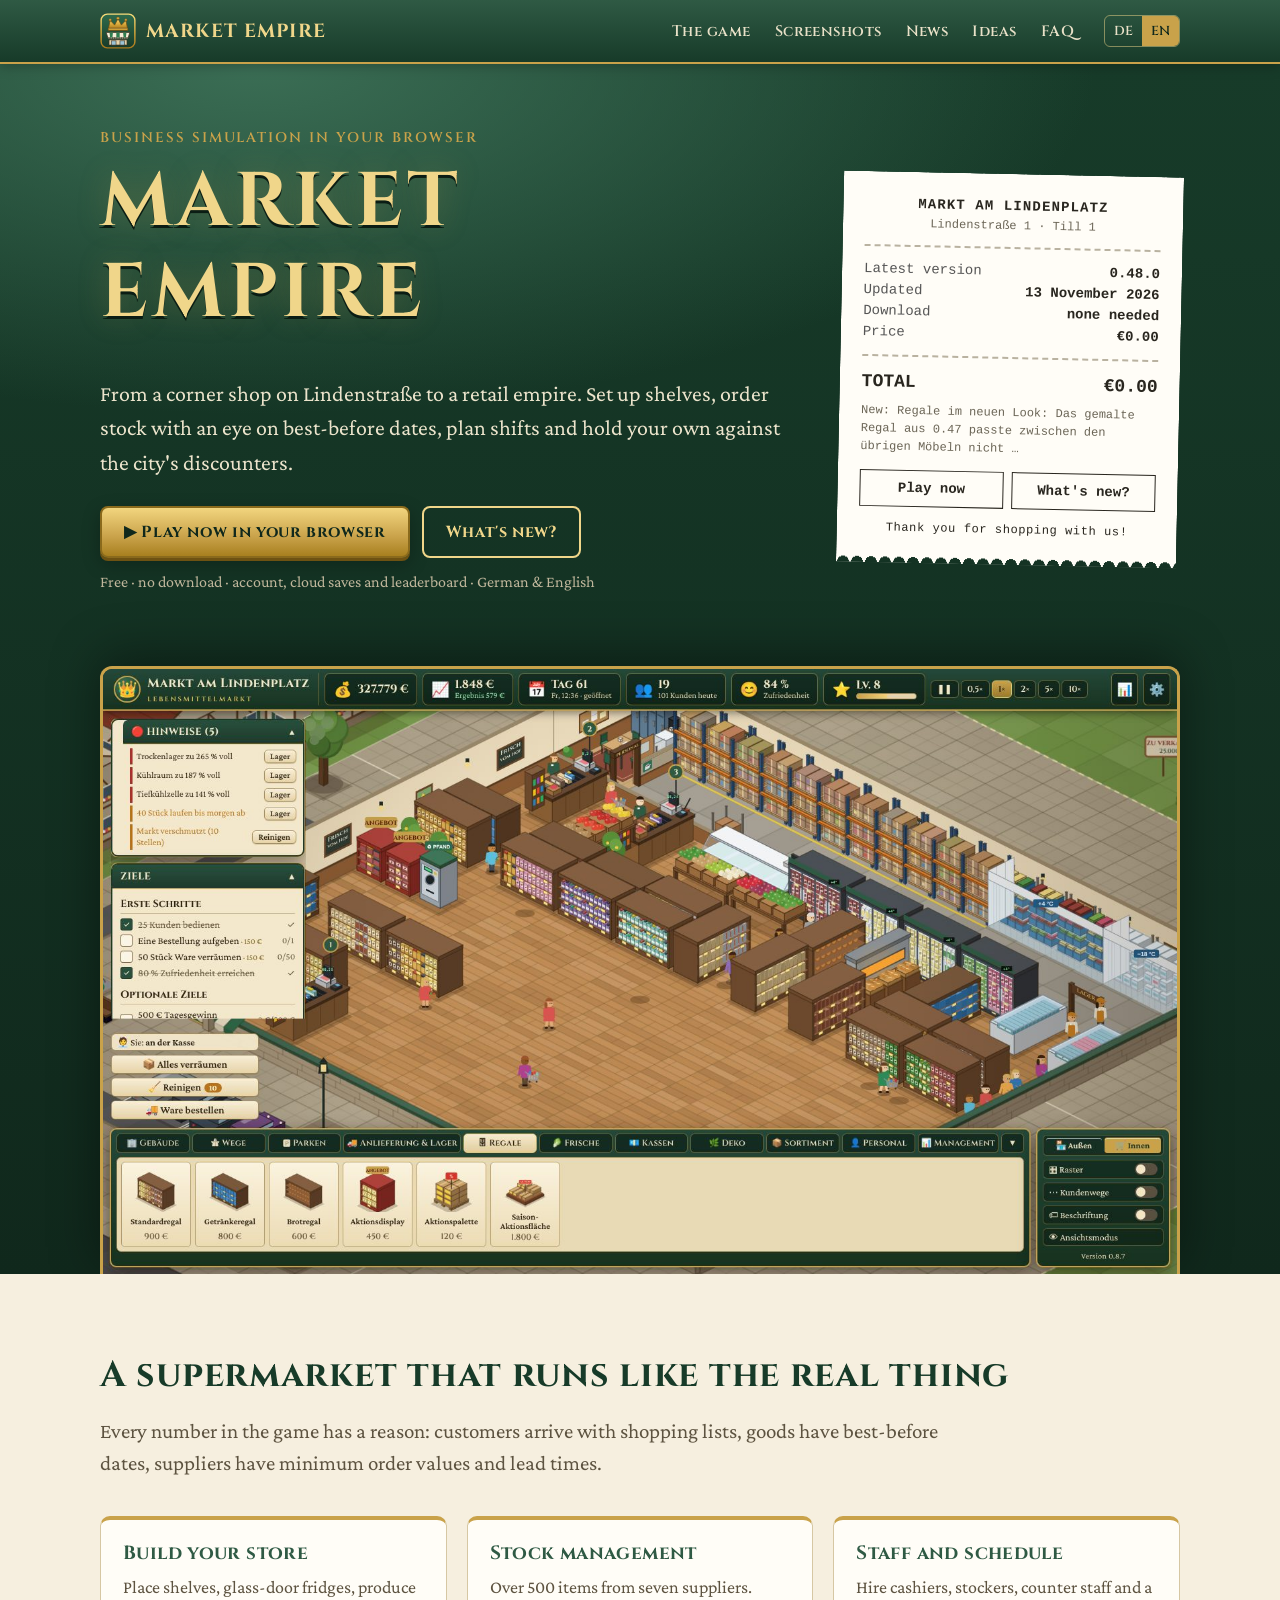
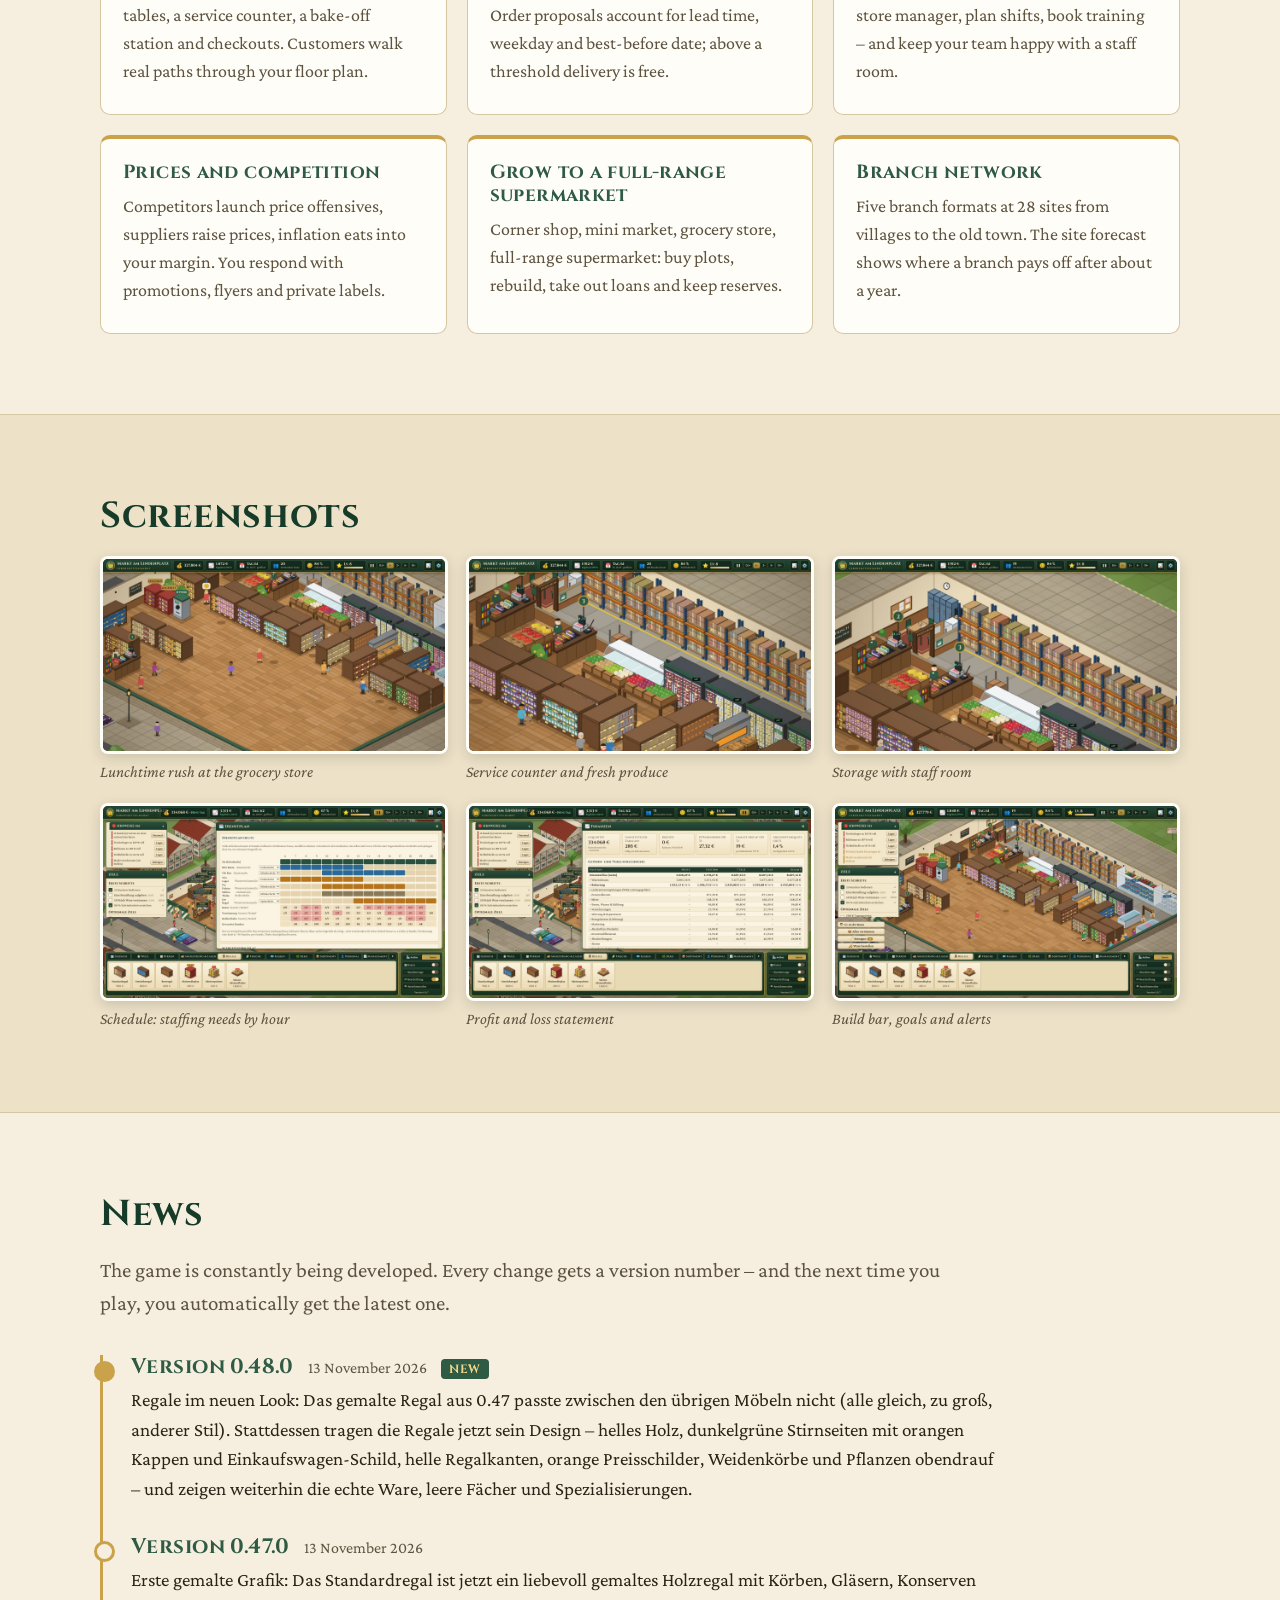
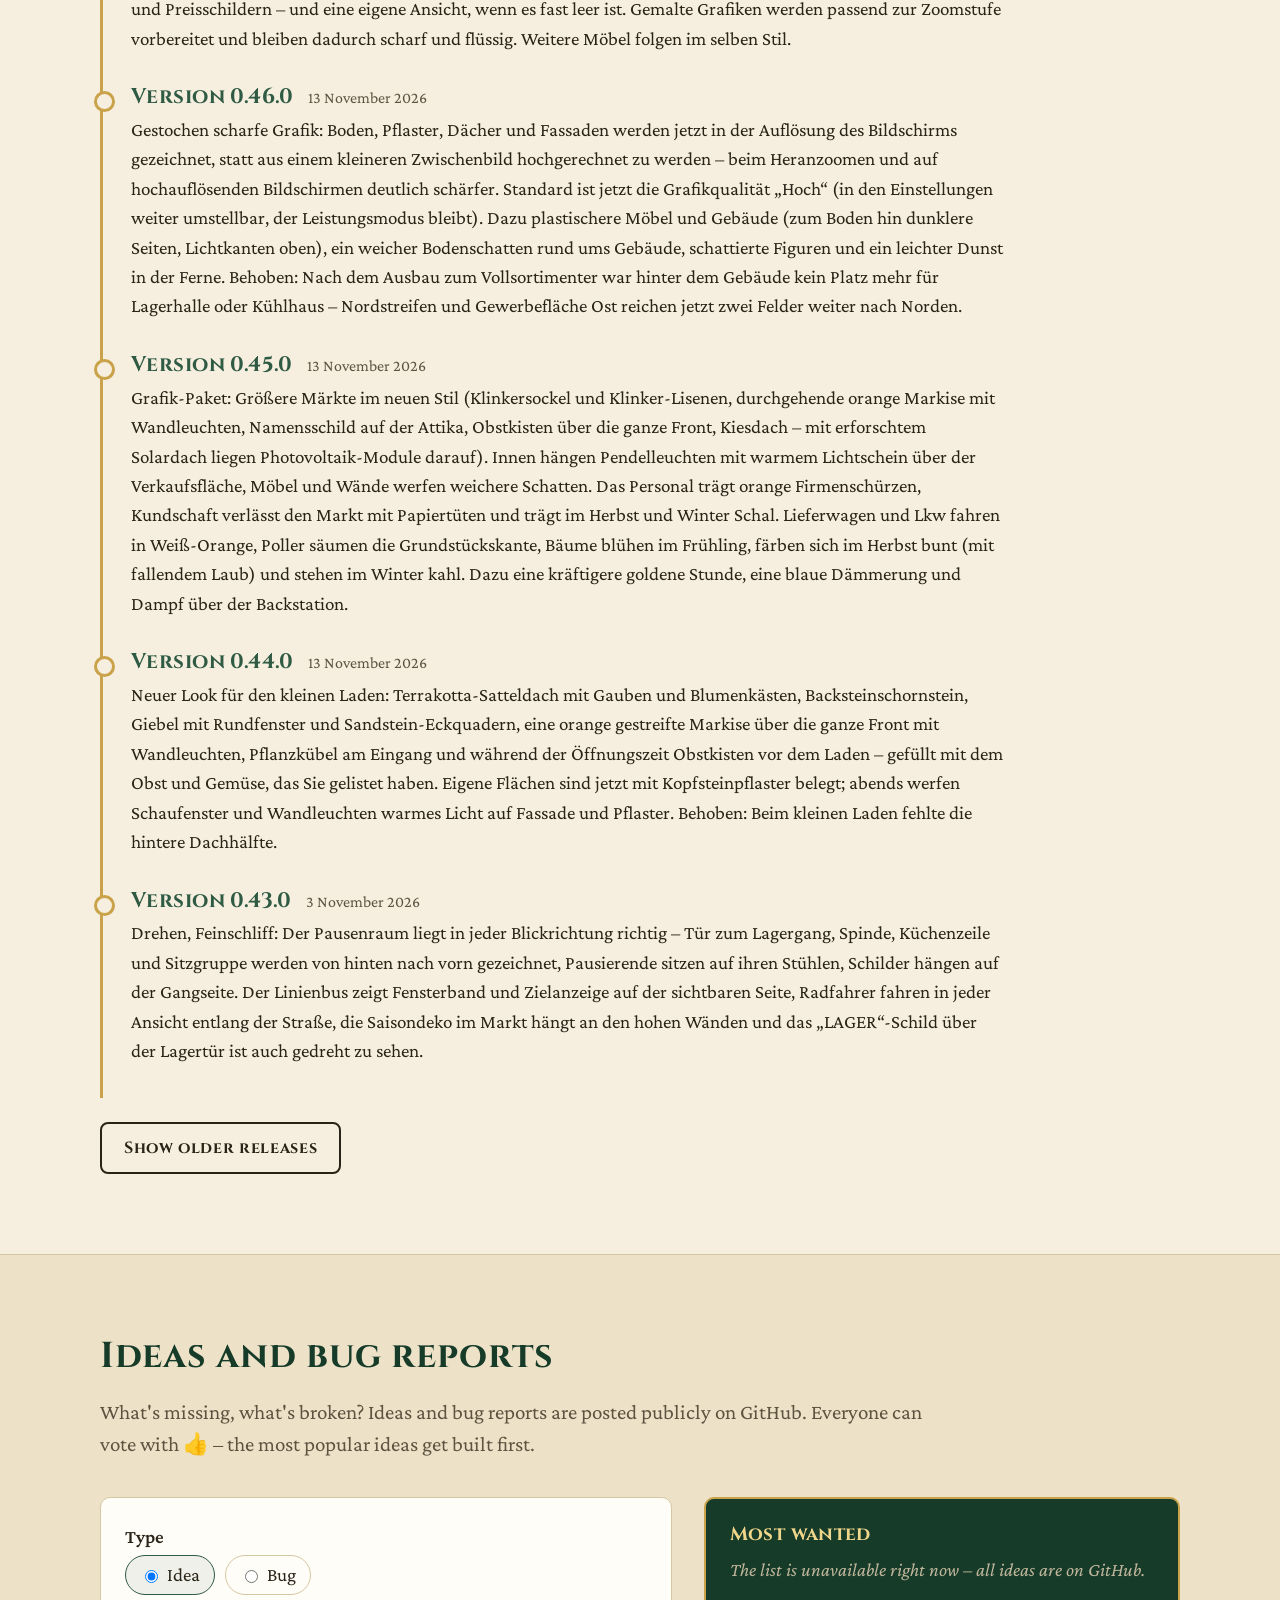
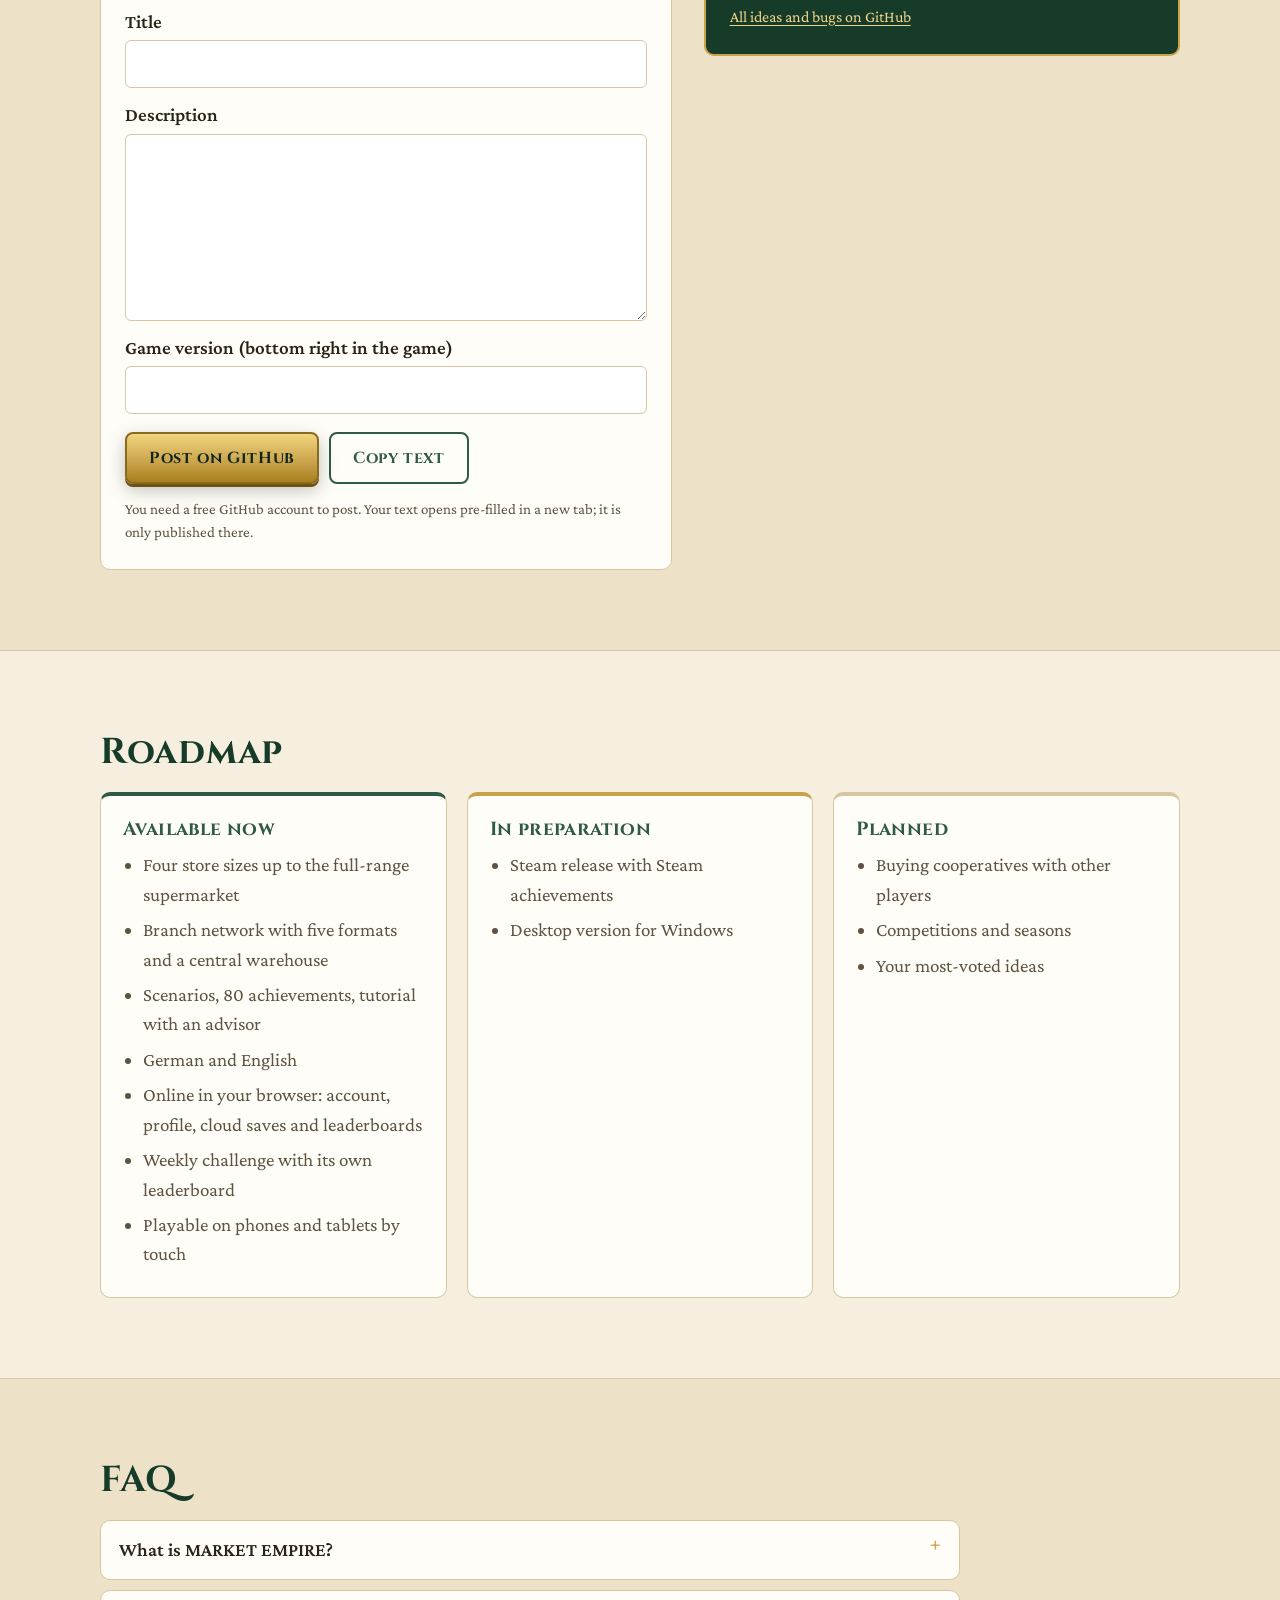
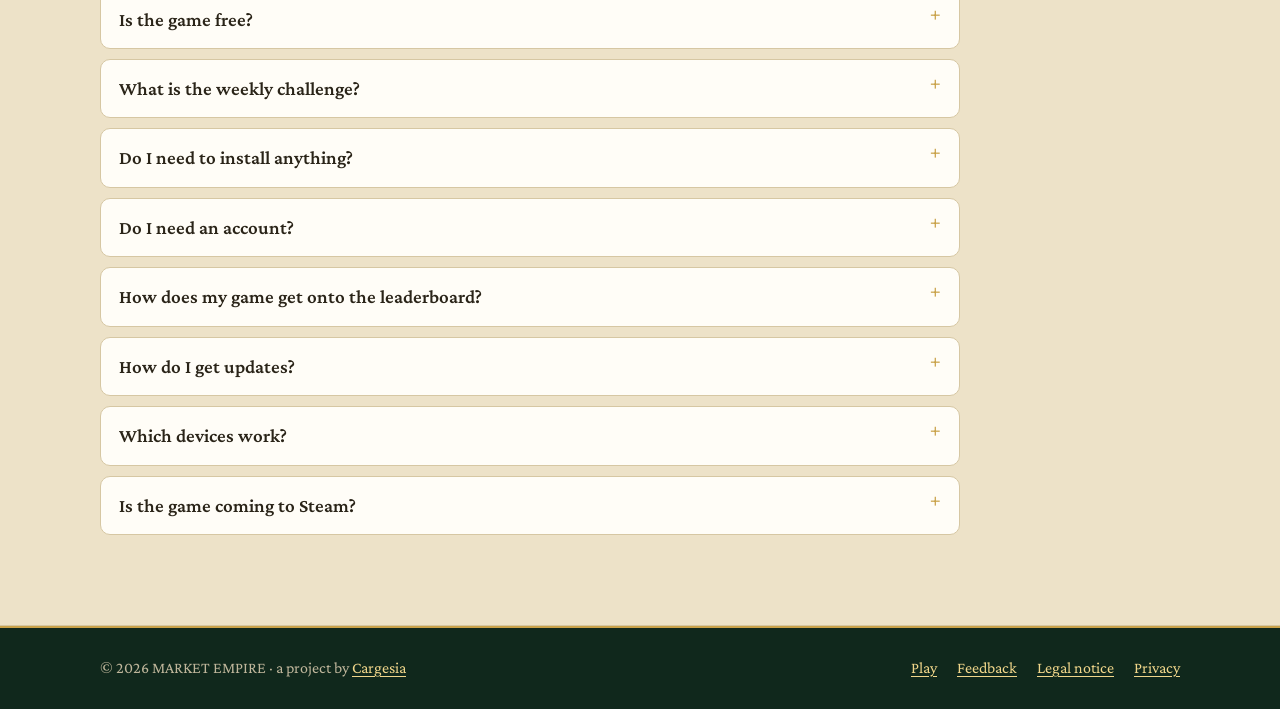
==== commit a78ac1eb: "Website aktualisiert achistyle-art/Logistik@786c9c6fae92a52fe9880dc32882fa51cd5d5028" ====
--- a/index.html
+++ b/index.html
@@ -35,7 +35,7 @@
 <link rel="icon" href="img/logo.svg" type="image/svg+xml">
 <link rel="apple-touch-icon" href="img/logo.svg">
 <!-- seo:jsonld -->
-<script type="application/ld+json">[{"@context":"https://schema.org","@type":"VideoGame","@id":"https://markt.cargesia.com/#spiel","name":"MARKET EMPIRE","alternateName":"Market Empire – Supermarkt-Tycoon","description":"Kostenlose Supermarkt-Wirtschaftssimulation im Browser: vom kleinen Nachbarschaftsladen zum Vollsortiment-Supermarkt und zur regionalen Kette. Regale einrichten, Ware mit Blick aufs MHD bestellen, Personal und Schichten planen, Preise gegen Discounter setzen, Filialen eröffnen.","url":"https://markt.cargesia.com/","sameAs":["https://markt.cargesia.com/spielen/"],"genre":["Wirtschaftssimulation","Tycoon","Aufbauspiel","Management"],"gamePlatform":["Webbrowser","PC","Smartphone","Tablet"],"applicationCategory":"GameApplication","operatingSystem":"Webbrowser (Chrome, Edge, Firefox, Safari)","inLanguage":["de","en"],"playMode":"SinglePlayer","isAccessibleForFree":true,"softwareVersion":"0.47.0","dateModified":"2026-11-13","image":"https://markt.cargesia.com/img/markt-ui.jpg","screenshot":["https://markt.cargesia.com/img/markt-ui.jpg","https://markt.cargesia.com/img/innenraum.jpg","https://markt.cargesia.com/img/theke.jpg","https://markt.cargesia.com/img/lager.jpg","https://markt.cargesia.com/img/dienstplan.jpg","https://markt.cargesia.com/img/finanzen.jpg"],"offers":{"@type":"Offer","price":"0","priceCurrency":"EUR","availability":"https://schema.org/InStock","url":"https://markt.cargesia.com/spielen/"},"author":{"@type":"Organization","@id":"https://markt.cargesia.com/#cargesia","name":"Cargesia","url":"https://cargesia.com"},"publisher":{"@type":"Organization","@id":"https://markt.cargesia.com/#cargesia","name":"Cargesia","url":"https://cargesia.com"}},{"@context":"https://schema.org","@type":"WebSite","@id":"https://markt.cargesia.com/#website","name":"MARKET EMPIRE","url":"https://markt.cargesia.com/","inLanguage":"de","publisher":{"@type":"Organization","@id":"https://markt.cargesia.com/#cargesia","name":"Cargesia","url":"https://cargesia.com"}},{"@context":"https://schema.org","@type":"Organization","@id":"https://markt.cargesia.com/#cargesia","name":"Cargesia","url":"https://cargesia.com"},{"@context":"https://schema.org","@type":"FAQPage","mainEntity":[{"@type":"Question","name":"Was ist MARKET EMPIRE?","acceptedAnswer":{"@type":"Answer","text":"MARKET EMPIRE ist eine Supermarkt-Wirtschaftssimulation (Tycoon-Spiel), die kostenlos im Browser läuft. Sie beginnen mit einem kleinen Nachbarschaftsladen, richten Regale und Kassen ein, bestellen Ware bei Lieferanten, stellen Personal ein und bauen den Laden bis zum Vollsortiment-Supermarkt und zur regionalen Kette aus. Entwickelt wird das Spiel von Cargesia."}},{"@type":"Question","name":"Ist das Spiel kostenlos?","acceptedAnswer":{"@type":"Answer","text":"Ja. MARKET EMPIRE ist kostenlos, ohne Werbung und ohne Kaufoptionen im Spiel."}},{"@type":"Question","name":"Was ist die Wochen-Challenge?","acceptedAnswer":{"@type":"Answer","text":"Jeden Montag starten alle Spieler mit derselben Ausgangslage – etwa knappem Startkapital oder einem Discounter nebenan – und haben 28 Spieltage für das beste Betriebsergebnis. Die Ergebnisse stehen in einer eigenen Wochen-Bestenliste. Im Advent wird die Challenge zum Weihnachtsgeschäft."}},{"@type":"Question","name":"Muss ich etwas installieren?","acceptedAnswer":{"@type":"Answer","text":"Nein. MARKET EMPIRE läuft direkt im Browser – einfach auf „Jetzt im Browser spielen“ klicken. Ein aktueller Chrome, Edge, Firefox oder Safari genügt."}},{"@type":"Question","name":"Brauche ich ein Konto?","acceptedAnswer":{"@type":"Answer","text":"Ja, für ein neues Spiel brauchen Sie ein kostenloses Konto – angelegt in einer Minute mit Spielername, Passwort und E-Mail-Adresse. Wir senden Ihnen einen 6-stelligen Code, mit dem Sie bestätigen, dass es Sie wirklich gibt; keine Werbung. Danach werden Ihre Spielstände in der Cloud gesichert, Sie können auf jedem Gerät weiterspielen, haben ein Profil und erscheinen in der Bestenliste."}},{"@type":"Question","name":"Wie kommt mein Spiel in die Bestenliste?","acceptedAnswer":{"@type":"Answer","text":"Melden Sie sich spätestens am 14. Spieltag an – dann zählt das Spiel automatisch. Der Server berechnet die Werte selbst aus Ihrem Cloud-Spielstand; Spiele mit Cheats zählen nicht."}},{"@type":"Question","name":"Wie bekomme ich Updates?","acceptedAnswer":{"@type":"Answer","text":"Automatisch: Beim nächsten Aufruf spielen Sie schon die neueste Version. Was sich geändert hat, steht oben unter „Neuigkeiten“ und im Hauptmenü des Spiels."}},{"@type":"Question","name":"Welche Geräte eignen sich?","acceptedAnswer":{"@type":"Answer","text":"PC, Laptop, Tablet und Handy. Am PC steuern Sie mit Maus und Tastatur, auf Handy und Tablet per Touch: mit einem Finger verschieben, mit zwei Fingern zoomen, Regale per Antippen bauen. In den Einstellungen lässt sich die Grafikqualität reduzieren, falls es ruckelt."}},{"@type":"Question","name":"Kommt das Spiel auf Steam?","acceptedAnswer":{"@type":"Answer","text":"Ja, die Steam-Veröffentlichung ist in Vorbereitung. Sobald die Shopseite steht, finden Sie den Link hier."}}]}]</script>
+<script type="application/ld+json">[{"@context":"https://schema.org","@type":"VideoGame","@id":"https://markt.cargesia.com/#spiel","name":"MARKET EMPIRE","alternateName":"Market Empire – Supermarkt-Tycoon","description":"Kostenlose Supermarkt-Wirtschaftssimulation im Browser: vom kleinen Nachbarschaftsladen zum Vollsortiment-Supermarkt und zur regionalen Kette. Regale einrichten, Ware mit Blick aufs MHD bestellen, Personal und Schichten planen, Preise gegen Discounter setzen, Filialen eröffnen.","url":"https://markt.cargesia.com/","sameAs":["https://markt.cargesia.com/spielen/"],"genre":["Wirtschaftssimulation","Tycoon","Aufbauspiel","Management"],"gamePlatform":["Webbrowser","PC","Smartphone","Tablet"],"applicationCategory":"GameApplication","operatingSystem":"Webbrowser (Chrome, Edge, Firefox, Safari)","inLanguage":["de","en"],"playMode":"SinglePlayer","isAccessibleForFree":true,"softwareVersion":"0.48.0","dateModified":"2026-11-13","image":"https://markt.cargesia.com/img/markt-ui.jpg","screenshot":["https://markt.cargesia.com/img/markt-ui.jpg","https://markt.cargesia.com/img/innenraum.jpg","https://markt.cargesia.com/img/theke.jpg","https://markt.cargesia.com/img/lager.jpg","https://markt.cargesia.com/img/dienstplan.jpg","https://markt.cargesia.com/img/finanzen.jpg"],"offers":{"@type":"Offer","price":"0","priceCurrency":"EUR","availability":"https://schema.org/InStock","url":"https://markt.cargesia.com/spielen/"},"author":{"@type":"Organization","@id":"https://markt.cargesia.com/#cargesia","name":"Cargesia","url":"https://cargesia.com"},"publisher":{"@type":"Organization","@id":"https://markt.cargesia.com/#cargesia","name":"Cargesia","url":"https://cargesia.com"}},{"@context":"https://schema.org","@type":"WebSite","@id":"https://markt.cargesia.com/#website","name":"MARKET EMPIRE","url":"https://markt.cargesia.com/","inLanguage":"de","publisher":{"@type":"Organization","@id":"https://markt.cargesia.com/#cargesia","name":"Cargesia","url":"https://cargesia.com"}},{"@context":"https://schema.org","@type":"Organization","@id":"https://markt.cargesia.com/#cargesia","name":"Cargesia","url":"https://cargesia.com"},{"@context":"https://schema.org","@type":"FAQPage","mainEntity":[{"@type":"Question","name":"Was ist MARKET EMPIRE?","acceptedAnswer":{"@type":"Answer","text":"MARKET EMPIRE ist eine Supermarkt-Wirtschaftssimulation (Tycoon-Spiel), die kostenlos im Browser läuft. Sie beginnen mit einem kleinen Nachbarschaftsladen, richten Regale und Kassen ein, bestellen Ware bei Lieferanten, stellen Personal ein und bauen den Laden bis zum Vollsortiment-Supermarkt und zur regionalen Kette aus. Entwickelt wird das Spiel von Cargesia."}},{"@type":"Question","name":"Ist das Spiel kostenlos?","acceptedAnswer":{"@type":"Answer","text":"Ja. MARKET EMPIRE ist kostenlos, ohne Werbung und ohne Kaufoptionen im Spiel."}},{"@type":"Question","name":"Was ist die Wochen-Challenge?","acceptedAnswer":{"@type":"Answer","text":"Jeden Montag starten alle Spieler mit derselben Ausgangslage – etwa knappem Startkapital oder einem Discounter nebenan – und haben 28 Spieltage für das beste Betriebsergebnis. Die Ergebnisse stehen in einer eigenen Wochen-Bestenliste. Im Advent wird die Challenge zum Weihnachtsgeschäft."}},{"@type":"Question","name":"Muss ich etwas installieren?","acceptedAnswer":{"@type":"Answer","text":"Nein. MARKET EMPIRE läuft direkt im Browser – einfach auf „Jetzt im Browser spielen“ klicken. Ein aktueller Chrome, Edge, Firefox oder Safari genügt."}},{"@type":"Question","name":"Brauche ich ein Konto?","acceptedAnswer":{"@type":"Answer","text":"Ja, für ein neues Spiel brauchen Sie ein kostenloses Konto – angelegt in einer Minute mit Spielername, Passwort und E-Mail-Adresse. Wir senden Ihnen einen 6-stelligen Code, mit dem Sie bestätigen, dass es Sie wirklich gibt; keine Werbung. Danach werden Ihre Spielstände in der Cloud gesichert, Sie können auf jedem Gerät weiterspielen, haben ein Profil und erscheinen in der Bestenliste."}},{"@type":"Question","name":"Wie kommt mein Spiel in die Bestenliste?","acceptedAnswer":{"@type":"Answer","text":"Melden Sie sich spätestens am 14. Spieltag an – dann zählt das Spiel automatisch. Der Server berechnet die Werte selbst aus Ihrem Cloud-Spielstand; Spiele mit Cheats zählen nicht."}},{"@type":"Question","name":"Wie bekomme ich Updates?","acceptedAnswer":{"@type":"Answer","text":"Automatisch: Beim nächsten Aufruf spielen Sie schon die neueste Version. Was sich geändert hat, steht oben unter „Neuigkeiten“ und im Hauptmenü des Spiels."}},{"@type":"Question","name":"Welche Geräte eignen sich?","acceptedAnswer":{"@type":"Answer","text":"PC, Laptop, Tablet und Handy. Am PC steuern Sie mit Maus und Tastatur, auf Handy und Tablet per Touch: mit einem Finger verschieben, mit zwei Fingern zoomen, Regale per Antippen bauen. In den Einstellungen lässt sich die Grafikqualität reduzieren, falls es ruckelt."}},{"@type":"Question","name":"Kommt das Spiel auf Steam?","acceptedAnswer":{"@type":"Answer","text":"Ja, die Steam-Veröffentlichung ist in Vorbereitung. Sobald die Shopseite steht, finden Sie den Link hier."}}]}]</script>
 <!-- /seo:jsonld -->
 <link rel="stylesheet" href="style.css">
 </head>
@@ -92,7 +92,7 @@
         <p class="receipt-sub">Lindenstraße 1 · <span lang="de">Kasse 1</span><span lang="en">Till 1</span></p>
         <div class="receipt-rule" aria-hidden="true"></div>
         <dl class="receipt-lines">
-          <div><dt><span lang="de">Neueste Version</span><span lang="en">Latest version</span></dt><dd id="bon-version"><!-- seo:version -->0.47.0<!-- /seo:version --></dd></div>
+          <div><dt><span lang="de">Neueste Version</span><span lang="en">Latest version</span></dt><dd id="bon-version"><!-- seo:version -->0.48.0<!-- /seo:version --></dd></div>
           <div><dt><span lang="de">Stand</span><span lang="en">Updated</span></dt><dd id="bon-date"><!-- seo:date -->13.11.2026<!-- /seo:date --></dd></div>
           <div><dt><span lang="de">Download</span><span lang="en">Download</span></dt><dd><span lang="de">keiner nötig</span><span lang="en">none needed</span></dd></div>
           <div><dt><span lang="de">Preis</span><span lang="en">Price</span></dt><dd class="price"><span lang="de">0,00 €</span><span lang="en">€0.00</span></dd></div>
@@ -179,7 +179,7 @@
         <span lang="en">The game is constantly being developed. Every change gets a version number – and the next time you play, you automatically get the latest one.</span>
       </p>
       <ol class="releases" id="releases" aria-live="polite">
-        <!-- seo:releases --><li class="release latest"><div class="release-head"><h3>Version 0.47.0</h3><span class="release-date">13.11.2026</span></div><p>Erste gemalte Grafik: Das Standardregal ist jetzt ein liebevoll gemaltes Holzregal mit Körben, Gläsern, Konserven und Preisschildern – und eine eigene Ansicht, wenn es fast leer ist. Gemalte Grafiken werden passend zur Zoomstufe vorbereitet und bleiben dadurch scharf und flüssig. Weitere Möbel folgen im selben Stil.</p></li><li class="release"><div class="release-head"><h3>Version 0.46.0</h3><span class="release-date">13.11.2026</span></div><p>Gestochen scharfe Grafik: Boden, Pflaster, Dächer und Fassaden werden jetzt in der Auflösung des Bildschirms gezeichnet, statt aus einem kleineren Zwischenbild hochgerechnet zu werden – beim Heranzoomen und auf hochauflösenden Bildschirmen deutlich schärfer. Standard ist jetzt die Grafikqualität „Hoch“ (in den Einstellungen weiter umstellbar, der Leistungsmodus bleibt). Dazu plastischere Möbel und Gebäude (zum Boden hin dunklere Seiten, Lichtkanten oben), ein weicher Bodenschatten rund ums Gebäude, schattierte Figuren und ein leichter Dunst in der Ferne. Behoben: Nach dem Ausbau zum Vollsortimenter war hinter dem Gebäude kein Platz mehr für Lagerhalle oder Kühlhaus – Nordstreifen und Gewerbefläche Ost reichen jetzt zwei Felder weiter nach Norden.</p></li><li class="release"><div class="release-head"><h3>Version 0.45.0</h3><span class="release-date">13.11.2026</span></div><p>Grafik-Paket: Größere Märkte im neuen Stil (Klinkersockel und Klinker-Lisenen, durchgehende orange Markise mit Wandleuchten, Namensschild auf der Attika, Obstkisten über die ganze Front, Kiesdach – mit erforschtem Solardach liegen Photovoltaik-Module darauf). Innen hängen Pendelleuchten mit warmem Lichtschein über der Verkaufsfläche, Möbel und Wände werfen weichere Schatten. Das Personal trägt orange Firmenschürzen, Kundschaft verlässt den Markt mit Papiertüten und trägt im Herbst und Winter Schal. Lieferwagen und Lkw fahren in Weiß-Orange, Poller säumen die Grundstückskante, Bäume blühen im Frühling, färben sich im Herbst bunt (mit fallendem Laub) und stehen im Winter kahl. Dazu eine kräftigere goldene Stunde, eine blaue Dämmerung und Dampf über der Backstation.</p></li><li class="release"><div class="release-head"><h3>Version 0.44.0</h3><span class="release-date">13.11.2026</span></div><p>Neuer Look für den kleinen Laden: Terrakotta-Satteldach mit Gauben und Blumenkästen, Backsteinschornstein, Giebel mit Rundfenster und Sandstein-Eckquadern, eine orange gestreifte Markise über die ganze Front mit Wandleuchten, Pflanzkübel am Eingang und während der Öffnungszeit Obstkisten vor dem Laden – gefüllt mit dem Obst und Gemüse, das Sie gelistet haben. Eigene Flächen sind jetzt mit Kopfsteinpflaster belegt; abends werfen Schaufenster und Wandleuchten warmes Licht auf Fassade und Pflaster. Behoben: Beim kleinen Laden fehlte die hintere Dachhälfte.</p></li><li class="release"><div class="release-head"><h3>Version 0.43.0</h3><span class="release-date">03.11.2026</span></div><p>Drehen, Feinschliff: Der Pausenraum liegt in jeder Blickrichtung richtig – Tür zum Lagergang, Spinde, Küchenzeile und Sitzgruppe werden von hinten nach vorn gezeichnet, Pausierende sitzen auf ihren Stühlen, Schilder hängen auf der Gangseite. Der Linienbus zeigt Fensterband und Zielanzeige auf der sichtbaren Seite, Radfahrer fahren in jeder Ansicht entlang der Straße, die Saisondeko im Markt hängt an den hohen Wänden und das „LAGER“-Schild über der Lagertür ist auch gedreht zu sehen.</p></li><!-- /seo:releases -->
+        <!-- seo:releases --><li class="release latest"><div class="release-head"><h3>Version 0.48.0</h3><span class="release-date">13.11.2026</span></div><p>Regale im neuen Look: Das gemalte Regal aus 0.47 passte zwischen den übrigen Möbeln nicht (alle gleich, zu groß, anderer Stil). Stattdessen tragen die Regale jetzt sein Design – helles Holz, dunkelgrüne Stirnseiten mit orangen Kappen und Einkaufswagen-Schild, helle Regalkanten, orange Preisschilder, Weidenkörbe und Pflanzen obendrauf – und zeigen weiterhin die echte Ware, leere Fächer und Spezialisierungen.</p></li><li class="release"><div class="release-head"><h3>Version 0.47.0</h3><span class="release-date">13.11.2026</span></div><p>Erste gemalte Grafik: Das Standardregal ist jetzt ein liebevoll gemaltes Holzregal mit Körben, Gläsern, Konserven und Preisschildern – und eine eigene Ansicht, wenn es fast leer ist. Gemalte Grafiken werden passend zur Zoomstufe vorbereitet und bleiben dadurch scharf und flüssig. Weitere Möbel folgen im selben Stil.</p></li><li class="release"><div class="release-head"><h3>Version 0.46.0</h3><span class="release-date">13.11.2026</span></div><p>Gestochen scharfe Grafik: Boden, Pflaster, Dächer und Fassaden werden jetzt in der Auflösung des Bildschirms gezeichnet, statt aus einem kleineren Zwischenbild hochgerechnet zu werden – beim Heranzoomen und auf hochauflösenden Bildschirmen deutlich schärfer. Standard ist jetzt die Grafikqualität „Hoch“ (in den Einstellungen weiter umstellbar, der Leistungsmodus bleibt). Dazu plastischere Möbel und Gebäude (zum Boden hin dunklere Seiten, Lichtkanten oben), ein weicher Bodenschatten rund ums Gebäude, schattierte Figuren und ein leichter Dunst in der Ferne. Behoben: Nach dem Ausbau zum Vollsortimenter war hinter dem Gebäude kein Platz mehr für Lagerhalle oder Kühlhaus – Nordstreifen und Gewerbefläche Ost reichen jetzt zwei Felder weiter nach Norden.</p></li><li class="release"><div class="release-head"><h3>Version 0.45.0</h3><span class="release-date">13.11.2026</span></div><p>Grafik-Paket: Größere Märkte im neuen Stil (Klinkersockel und Klinker-Lisenen, durchgehende orange Markise mit Wandleuchten, Namensschild auf der Attika, Obstkisten über die ganze Front, Kiesdach – mit erforschtem Solardach liegen Photovoltaik-Module darauf). Innen hängen Pendelleuchten mit warmem Lichtschein über der Verkaufsfläche, Möbel und Wände werfen weichere Schatten. Das Personal trägt orange Firmenschürzen, Kundschaft verlässt den Markt mit Papiertüten und trägt im Herbst und Winter Schal. Lieferwagen und Lkw fahren in Weiß-Orange, Poller säumen die Grundstückskante, Bäume blühen im Frühling, färben sich im Herbst bunt (mit fallendem Laub) und stehen im Winter kahl. Dazu eine kräftigere goldene Stunde, eine blaue Dämmerung und Dampf über der Backstation.</p></li><li class="release"><div class="release-head"><h3>Version 0.44.0</h3><span class="release-date">13.11.2026</span></div><p>Neuer Look für den kleinen Laden: Terrakotta-Satteldach mit Gauben und Blumenkästen, Backsteinschornstein, Giebel mit Rundfenster und Sandstein-Eckquadern, eine orange gestreifte Markise über die ganze Front mit Wandleuchten, Pflanzkübel am Eingang und während der Öffnungszeit Obstkisten vor dem Laden – gefüllt mit dem Obst und Gemüse, das Sie gelistet haben. Eigene Flächen sind jetzt mit Kopfsteinpflaster belegt; abends werfen Schaufenster und Wandleuchten warmes Licht auf Fassade und Pflaster. Behoben: Beim kleinen Laden fehlte die hintere Dachhälfte.</p></li><!-- /seo:releases -->
       </ol>
       <button type="button" class="btn btn-ghost" id="more-releases" hidden><span lang="de">Ältere Versionen anzeigen</span><span lang="en">Show older releases</span></button>
     </div>
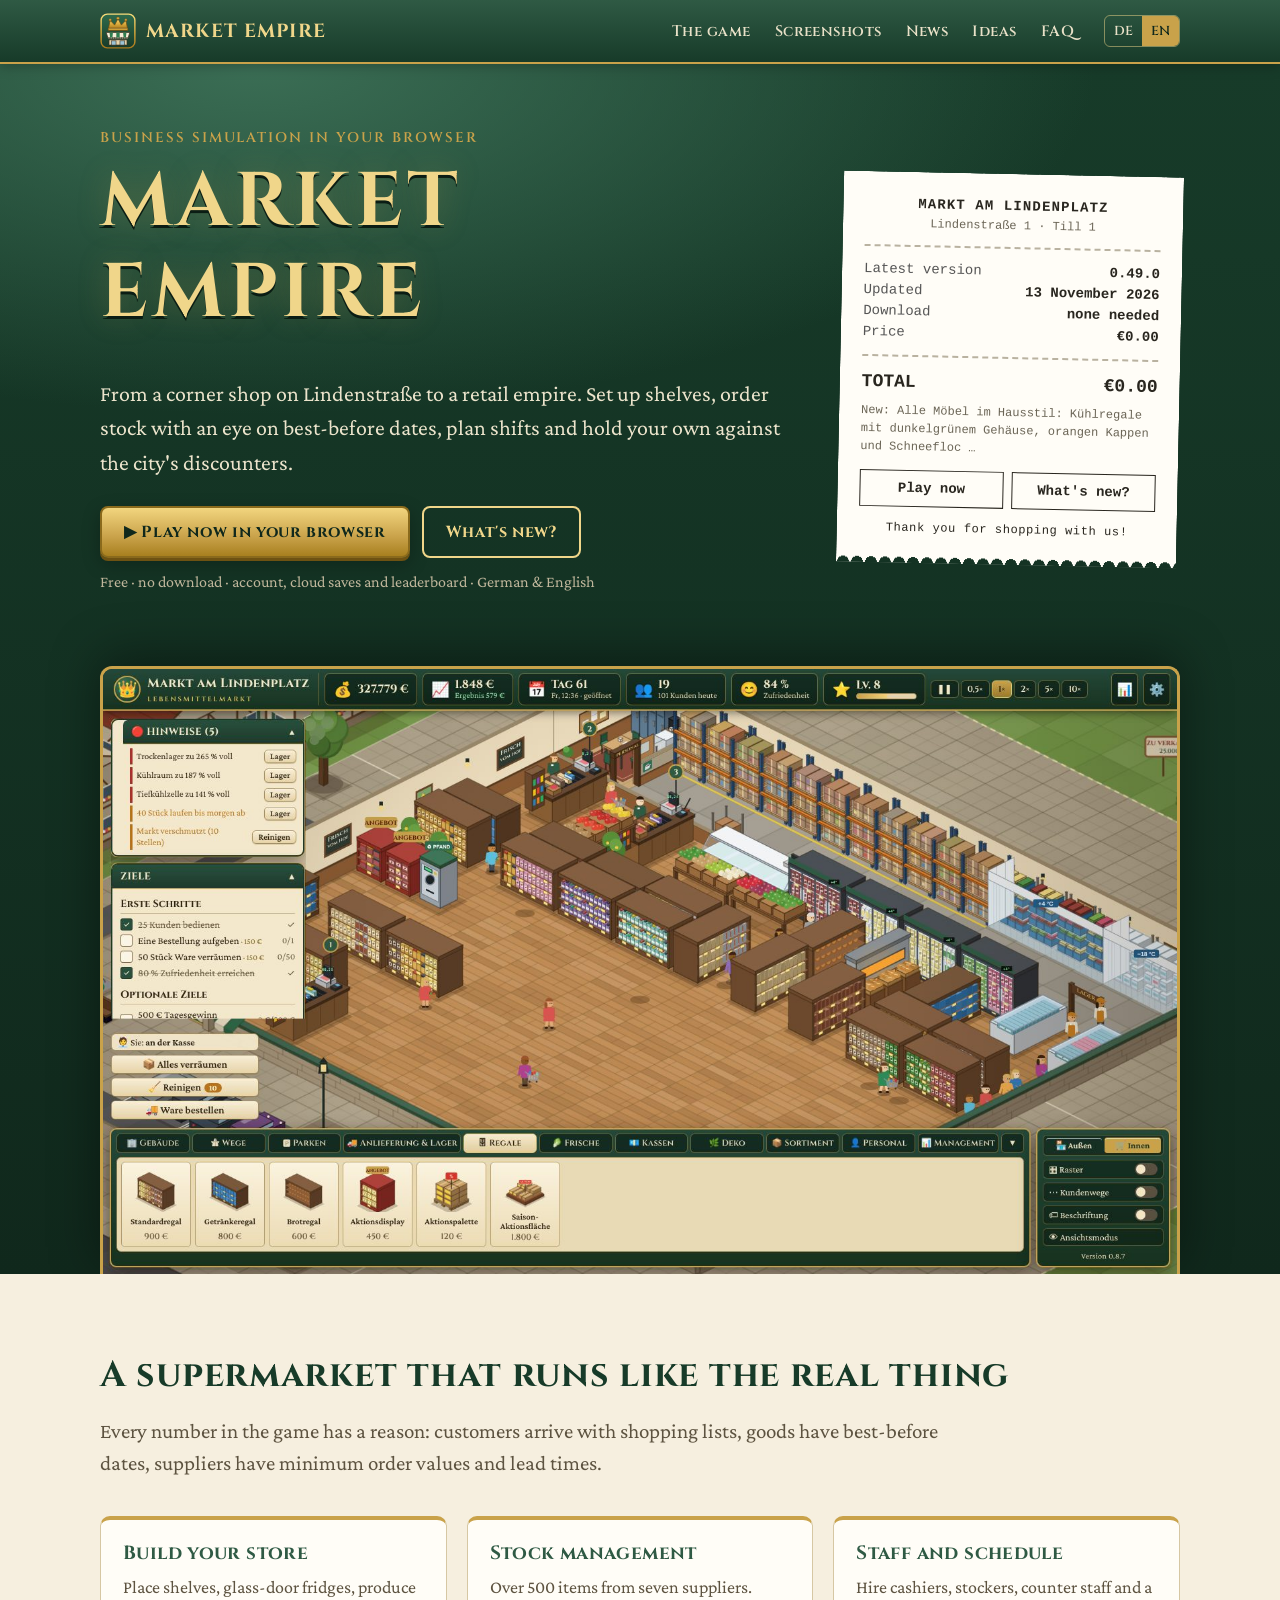
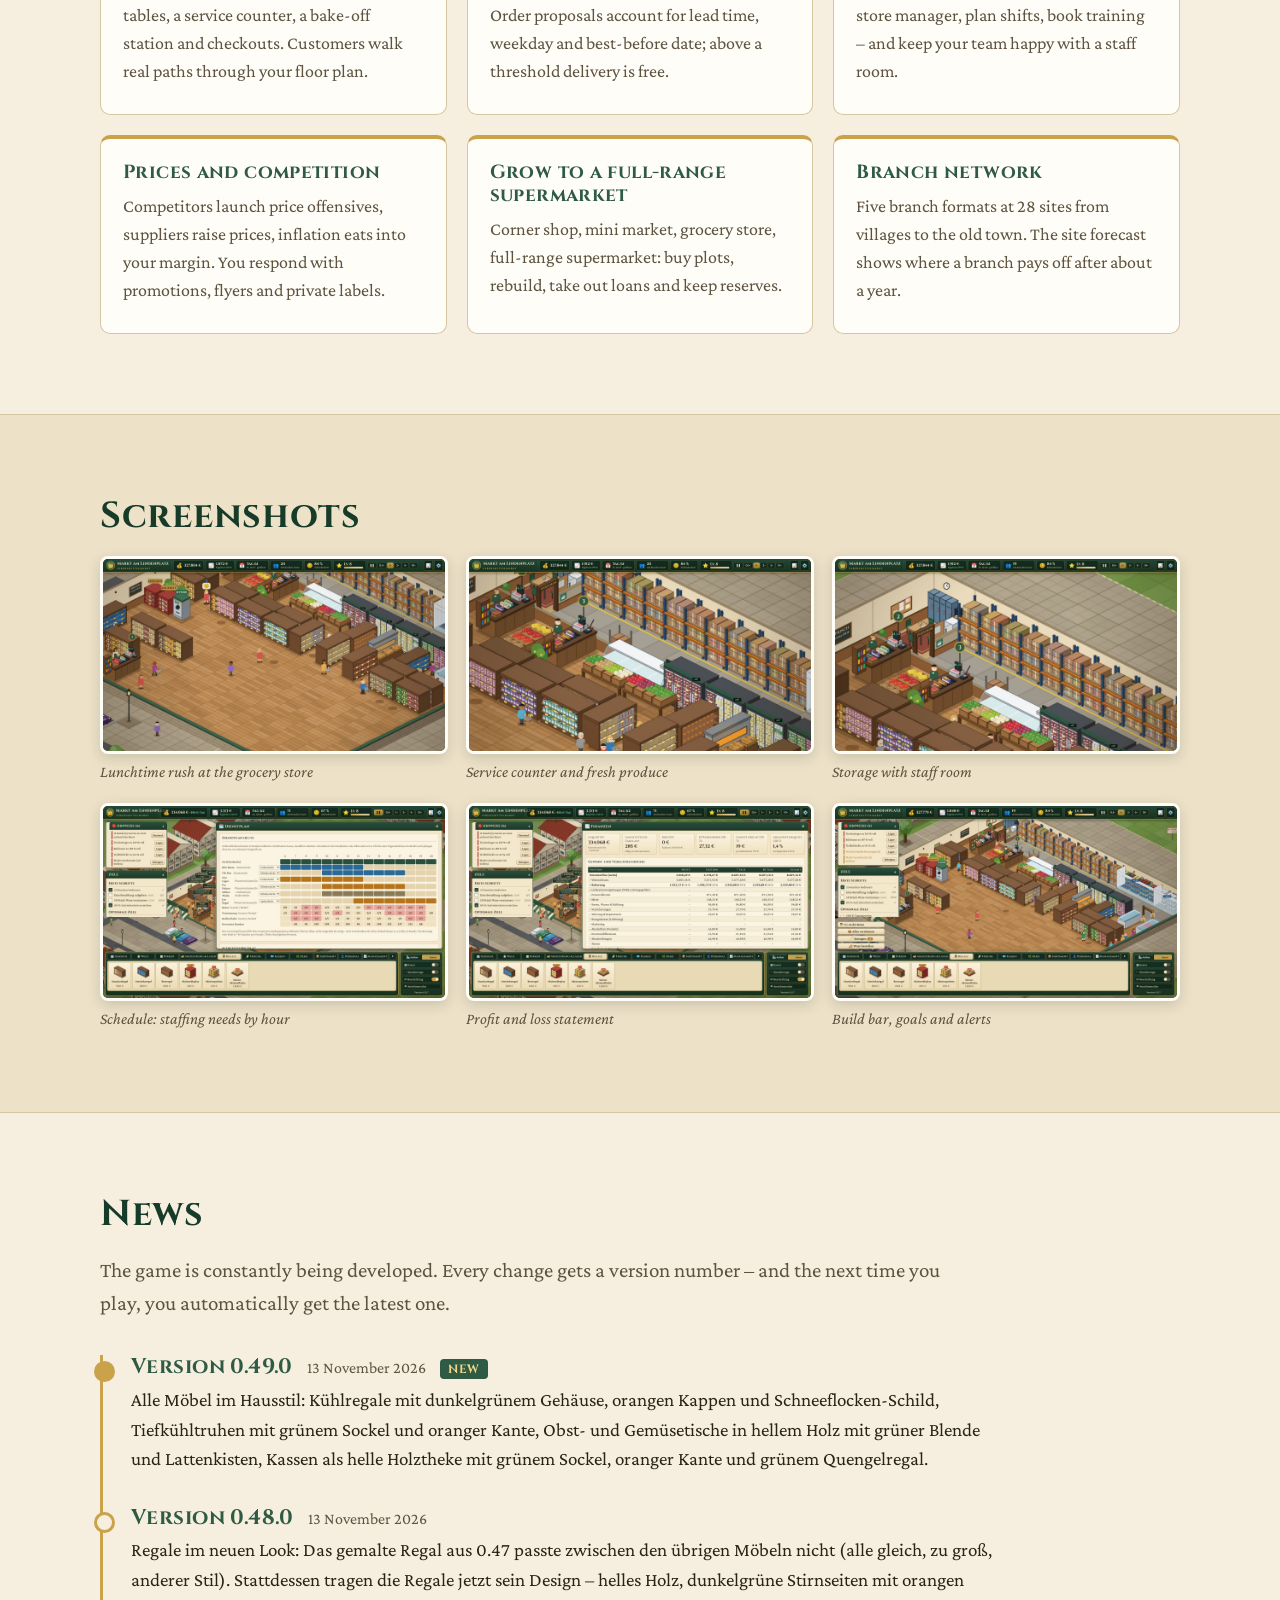
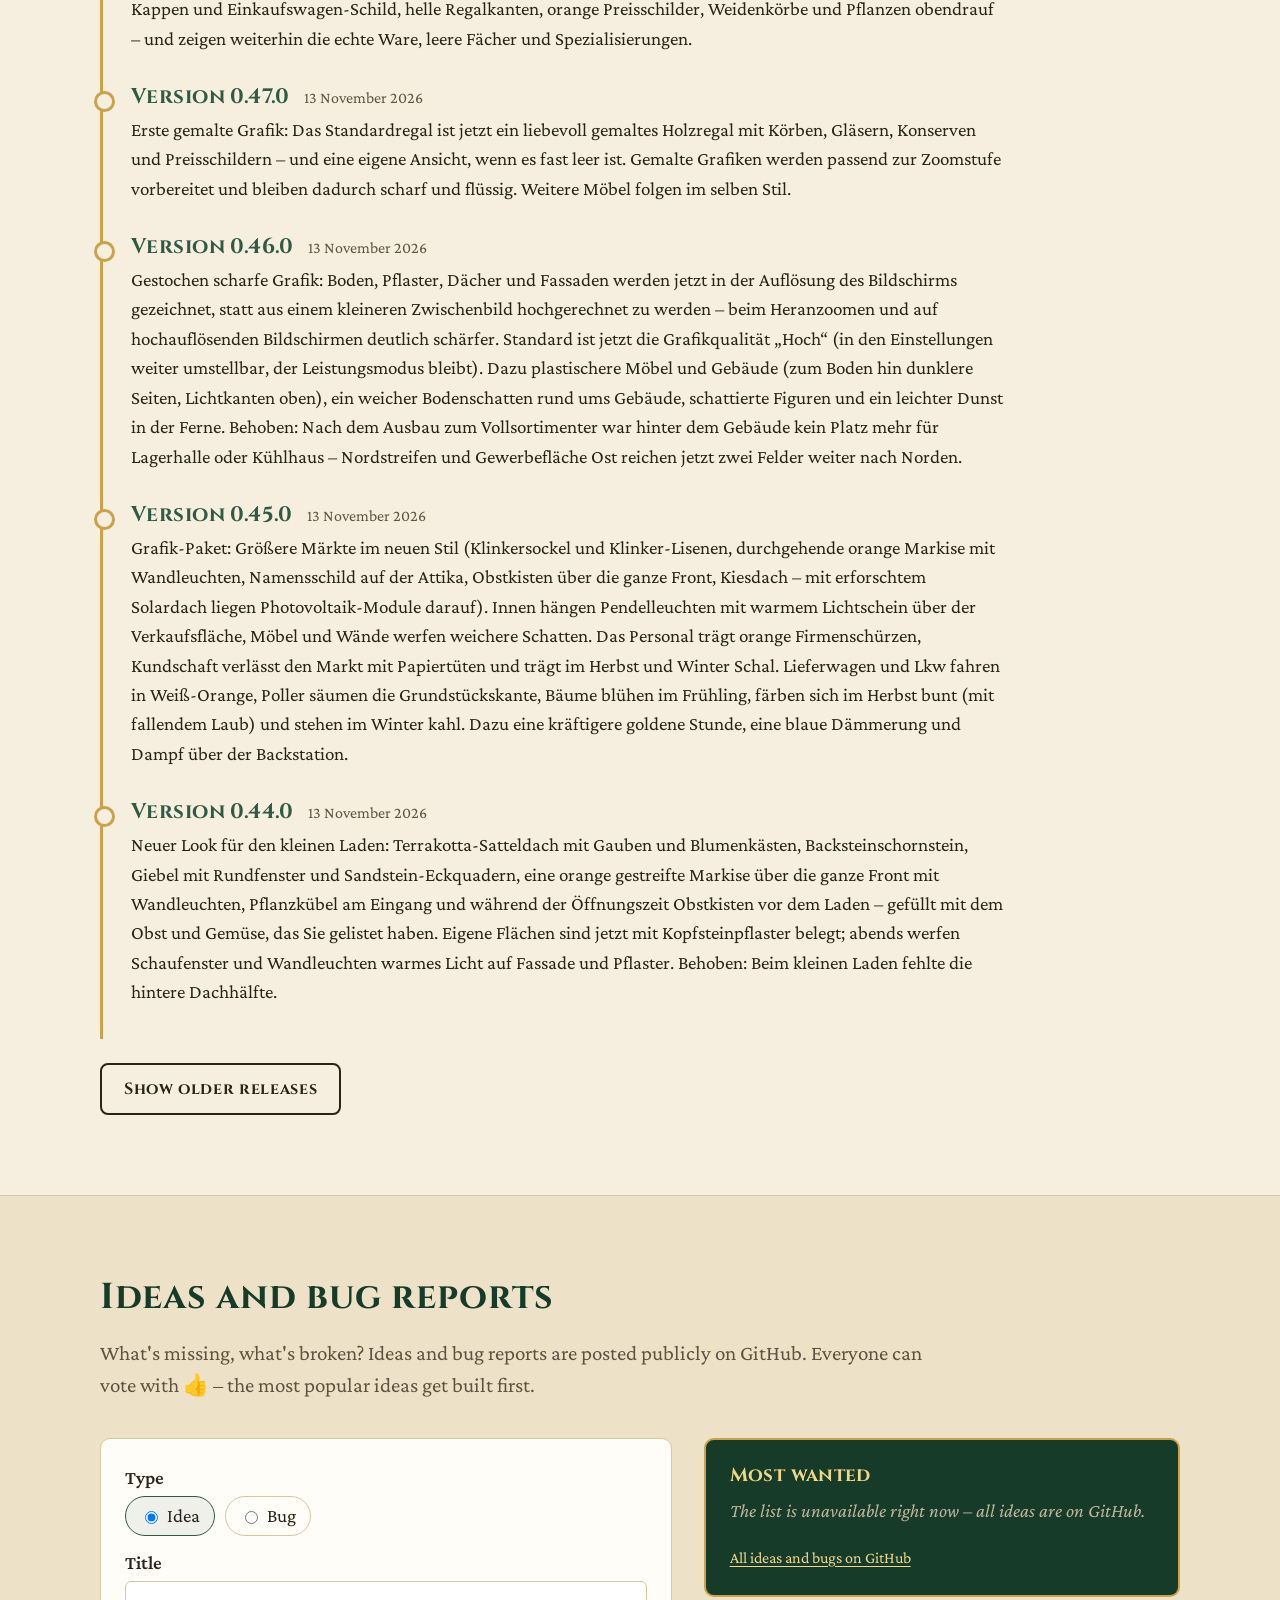
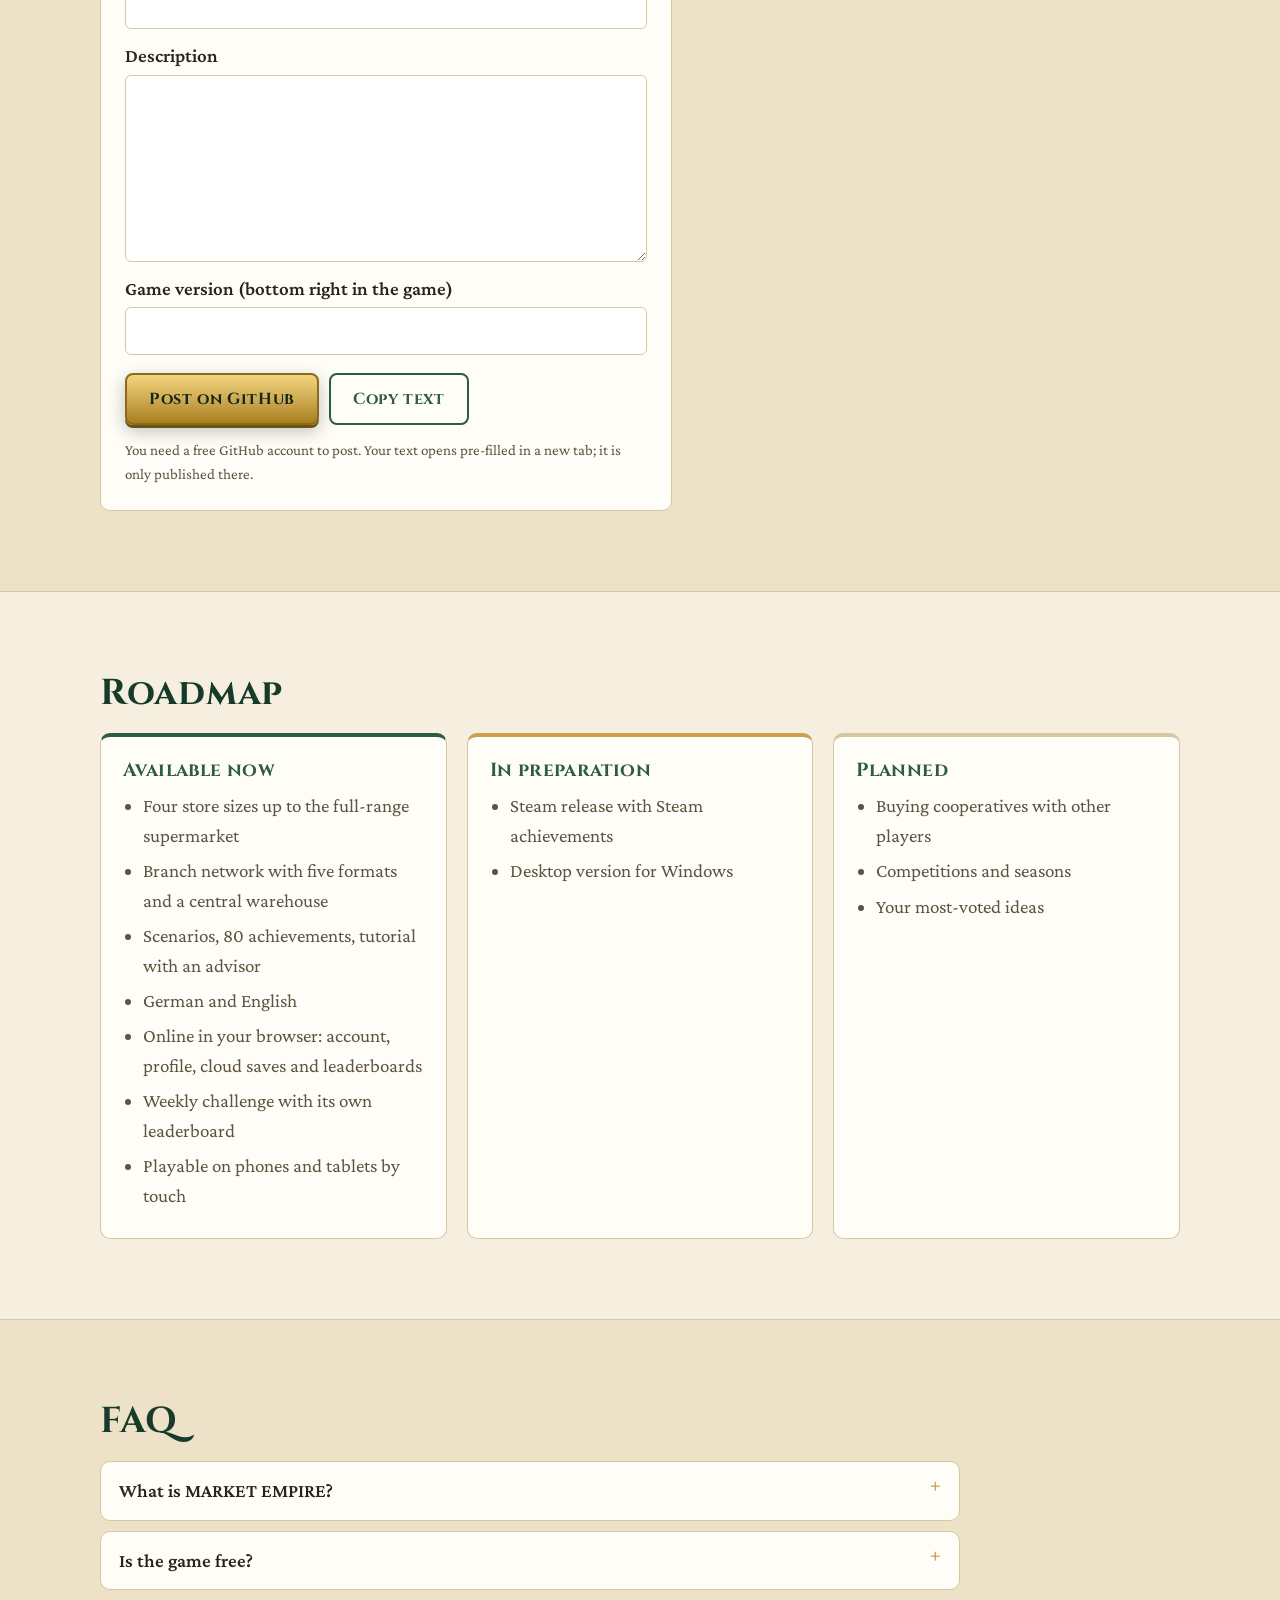
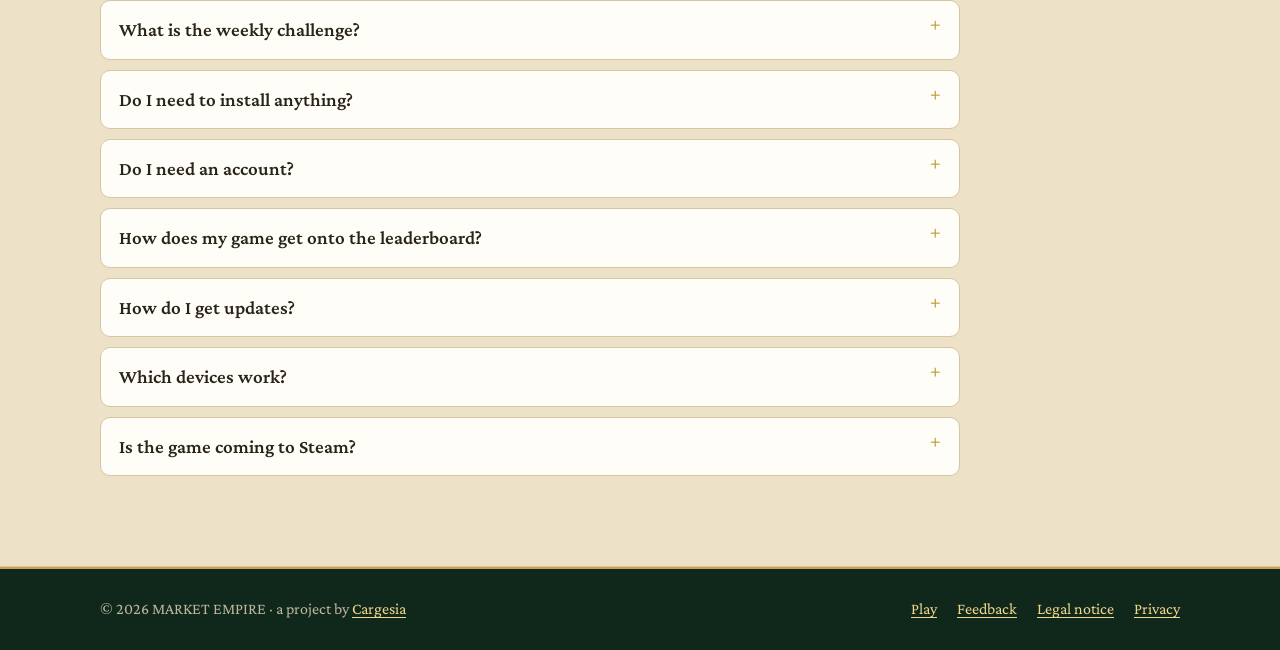
==== commit 97f70903: "Website aktualisiert achistyle-art/Logistik@a0c78597aa2b5dcbdf86e5aaa897494321645725" ====
--- a/index.html
+++ b/index.html
@@ -35,7 +35,7 @@
 <link rel="icon" href="img/logo.svg" type="image/svg+xml">
 <link rel="apple-touch-icon" href="img/logo.svg">
 <!-- seo:jsonld -->
-<script type="application/ld+json">[{"@context":"https://schema.org","@type":"VideoGame","@id":"https://markt.cargesia.com/#spiel","name":"MARKET EMPIRE","alternateName":"Market Empire – Supermarkt-Tycoon","description":"Kostenlose Supermarkt-Wirtschaftssimulation im Browser: vom kleinen Nachbarschaftsladen zum Vollsortiment-Supermarkt und zur regionalen Kette. Regale einrichten, Ware mit Blick aufs MHD bestellen, Personal und Schichten planen, Preise gegen Discounter setzen, Filialen eröffnen.","url":"https://markt.cargesia.com/","sameAs":["https://markt.cargesia.com/spielen/"],"genre":["Wirtschaftssimulation","Tycoon","Aufbauspiel","Management"],"gamePlatform":["Webbrowser","PC","Smartphone","Tablet"],"applicationCategory":"GameApplication","operatingSystem":"Webbrowser (Chrome, Edge, Firefox, Safari)","inLanguage":["de","en"],"playMode":"SinglePlayer","isAccessibleForFree":true,"softwareVersion":"0.48.0","dateModified":"2026-11-13","image":"https://markt.cargesia.com/img/markt-ui.jpg","screenshot":["https://markt.cargesia.com/img/markt-ui.jpg","https://markt.cargesia.com/img/innenraum.jpg","https://markt.cargesia.com/img/theke.jpg","https://markt.cargesia.com/img/lager.jpg","https://markt.cargesia.com/img/dienstplan.jpg","https://markt.cargesia.com/img/finanzen.jpg"],"offers":{"@type":"Offer","price":"0","priceCurrency":"EUR","availability":"https://schema.org/InStock","url":"https://markt.cargesia.com/spielen/"},"author":{"@type":"Organization","@id":"https://markt.cargesia.com/#cargesia","name":"Cargesia","url":"https://cargesia.com"},"publisher":{"@type":"Organization","@id":"https://markt.cargesia.com/#cargesia","name":"Cargesia","url":"https://cargesia.com"}},{"@context":"https://schema.org","@type":"WebSite","@id":"https://markt.cargesia.com/#website","name":"MARKET EMPIRE","url":"https://markt.cargesia.com/","inLanguage":"de","publisher":{"@type":"Organization","@id":"https://markt.cargesia.com/#cargesia","name":"Cargesia","url":"https://cargesia.com"}},{"@context":"https://schema.org","@type":"Organization","@id":"https://markt.cargesia.com/#cargesia","name":"Cargesia","url":"https://cargesia.com"},{"@context":"https://schema.org","@type":"FAQPage","mainEntity":[{"@type":"Question","name":"Was ist MARKET EMPIRE?","acceptedAnswer":{"@type":"Answer","text":"MARKET EMPIRE ist eine Supermarkt-Wirtschaftssimulation (Tycoon-Spiel), die kostenlos im Browser läuft. Sie beginnen mit einem kleinen Nachbarschaftsladen, richten Regale und Kassen ein, bestellen Ware bei Lieferanten, stellen Personal ein und bauen den Laden bis zum Vollsortiment-Supermarkt und zur regionalen Kette aus. Entwickelt wird das Spiel von Cargesia."}},{"@type":"Question","name":"Ist das Spiel kostenlos?","acceptedAnswer":{"@type":"Answer","text":"Ja. MARKET EMPIRE ist kostenlos, ohne Werbung und ohne Kaufoptionen im Spiel."}},{"@type":"Question","name":"Was ist die Wochen-Challenge?","acceptedAnswer":{"@type":"Answer","text":"Jeden Montag starten alle Spieler mit derselben Ausgangslage – etwa knappem Startkapital oder einem Discounter nebenan – und haben 28 Spieltage für das beste Betriebsergebnis. Die Ergebnisse stehen in einer eigenen Wochen-Bestenliste. Im Advent wird die Challenge zum Weihnachtsgeschäft."}},{"@type":"Question","name":"Muss ich etwas installieren?","acceptedAnswer":{"@type":"Answer","text":"Nein. MARKET EMPIRE läuft direkt im Browser – einfach auf „Jetzt im Browser spielen“ klicken. Ein aktueller Chrome, Edge, Firefox oder Safari genügt."}},{"@type":"Question","name":"Brauche ich ein Konto?","acceptedAnswer":{"@type":"Answer","text":"Ja, für ein neues Spiel brauchen Sie ein kostenloses Konto – angelegt in einer Minute mit Spielername, Passwort und E-Mail-Adresse. Wir senden Ihnen einen 6-stelligen Code, mit dem Sie bestätigen, dass es Sie wirklich gibt; keine Werbung. Danach werden Ihre Spielstände in der Cloud gesichert, Sie können auf jedem Gerät weiterspielen, haben ein Profil und erscheinen in der Bestenliste."}},{"@type":"Question","name":"Wie kommt mein Spiel in die Bestenliste?","acceptedAnswer":{"@type":"Answer","text":"Melden Sie sich spätestens am 14. Spieltag an – dann zählt das Spiel automatisch. Der Server berechnet die Werte selbst aus Ihrem Cloud-Spielstand; Spiele mit Cheats zählen nicht."}},{"@type":"Question","name":"Wie bekomme ich Updates?","acceptedAnswer":{"@type":"Answer","text":"Automatisch: Beim nächsten Aufruf spielen Sie schon die neueste Version. Was sich geändert hat, steht oben unter „Neuigkeiten“ und im Hauptmenü des Spiels."}},{"@type":"Question","name":"Welche Geräte eignen sich?","acceptedAnswer":{"@type":"Answer","text":"PC, Laptop, Tablet und Handy. Am PC steuern Sie mit Maus und Tastatur, auf Handy und Tablet per Touch: mit einem Finger verschieben, mit zwei Fingern zoomen, Regale per Antippen bauen. In den Einstellungen lässt sich die Grafikqualität reduzieren, falls es ruckelt."}},{"@type":"Question","name":"Kommt das Spiel auf Steam?","acceptedAnswer":{"@type":"Answer","text":"Ja, die Steam-Veröffentlichung ist in Vorbereitung. Sobald die Shopseite steht, finden Sie den Link hier."}}]}]</script>
+<script type="application/ld+json">[{"@context":"https://schema.org","@type":"VideoGame","@id":"https://markt.cargesia.com/#spiel","name":"MARKET EMPIRE","alternateName":"Market Empire – Supermarkt-Tycoon","description":"Kostenlose Supermarkt-Wirtschaftssimulation im Browser: vom kleinen Nachbarschaftsladen zum Vollsortiment-Supermarkt und zur regionalen Kette. Regale einrichten, Ware mit Blick aufs MHD bestellen, Personal und Schichten planen, Preise gegen Discounter setzen, Filialen eröffnen.","url":"https://markt.cargesia.com/","sameAs":["https://markt.cargesia.com/spielen/"],"genre":["Wirtschaftssimulation","Tycoon","Aufbauspiel","Management"],"gamePlatform":["Webbrowser","PC","Smartphone","Tablet"],"applicationCategory":"GameApplication","operatingSystem":"Webbrowser (Chrome, Edge, Firefox, Safari)","inLanguage":["de","en"],"playMode":"SinglePlayer","isAccessibleForFree":true,"softwareVersion":"0.49.0","dateModified":"2026-11-13","image":"https://markt.cargesia.com/img/markt-ui.jpg","screenshot":["https://markt.cargesia.com/img/markt-ui.jpg","https://markt.cargesia.com/img/innenraum.jpg","https://markt.cargesia.com/img/theke.jpg","https://markt.cargesia.com/img/lager.jpg","https://markt.cargesia.com/img/dienstplan.jpg","https://markt.cargesia.com/img/finanzen.jpg"],"offers":{"@type":"Offer","price":"0","priceCurrency":"EUR","availability":"https://schema.org/InStock","url":"https://markt.cargesia.com/spielen/"},"author":{"@type":"Organization","@id":"https://markt.cargesia.com/#cargesia","name":"Cargesia","url":"https://cargesia.com"},"publisher":{"@type":"Organization","@id":"https://markt.cargesia.com/#cargesia","name":"Cargesia","url":"https://cargesia.com"}},{"@context":"https://schema.org","@type":"WebSite","@id":"https://markt.cargesia.com/#website","name":"MARKET EMPIRE","url":"https://markt.cargesia.com/","inLanguage":"de","publisher":{"@type":"Organization","@id":"https://markt.cargesia.com/#cargesia","name":"Cargesia","url":"https://cargesia.com"}},{"@context":"https://schema.org","@type":"Organization","@id":"https://markt.cargesia.com/#cargesia","name":"Cargesia","url":"https://cargesia.com"},{"@context":"https://schema.org","@type":"FAQPage","mainEntity":[{"@type":"Question","name":"Was ist MARKET EMPIRE?","acceptedAnswer":{"@type":"Answer","text":"MARKET EMPIRE ist eine Supermarkt-Wirtschaftssimulation (Tycoon-Spiel), die kostenlos im Browser läuft. Sie beginnen mit einem kleinen Nachbarschaftsladen, richten Regale und Kassen ein, bestellen Ware bei Lieferanten, stellen Personal ein und bauen den Laden bis zum Vollsortiment-Supermarkt und zur regionalen Kette aus. Entwickelt wird das Spiel von Cargesia."}},{"@type":"Question","name":"Ist das Spiel kostenlos?","acceptedAnswer":{"@type":"Answer","text":"Ja. MARKET EMPIRE ist kostenlos, ohne Werbung und ohne Kaufoptionen im Spiel."}},{"@type":"Question","name":"Was ist die Wochen-Challenge?","acceptedAnswer":{"@type":"Answer","text":"Jeden Montag starten alle Spieler mit derselben Ausgangslage – etwa knappem Startkapital oder einem Discounter nebenan – und haben 28 Spieltage für das beste Betriebsergebnis. Die Ergebnisse stehen in einer eigenen Wochen-Bestenliste. Im Advent wird die Challenge zum Weihnachtsgeschäft."}},{"@type":"Question","name":"Muss ich etwas installieren?","acceptedAnswer":{"@type":"Answer","text":"Nein. MARKET EMPIRE läuft direkt im Browser – einfach auf „Jetzt im Browser spielen“ klicken. Ein aktueller Chrome, Edge, Firefox oder Safari genügt."}},{"@type":"Question","name":"Brauche ich ein Konto?","acceptedAnswer":{"@type":"Answer","text":"Ja, für ein neues Spiel brauchen Sie ein kostenloses Konto – angelegt in einer Minute mit Spielername, Passwort und E-Mail-Adresse. Wir senden Ihnen einen 6-stelligen Code, mit dem Sie bestätigen, dass es Sie wirklich gibt; keine Werbung. Danach werden Ihre Spielstände in der Cloud gesichert, Sie können auf jedem Gerät weiterspielen, haben ein Profil und erscheinen in der Bestenliste."}},{"@type":"Question","name":"Wie kommt mein Spiel in die Bestenliste?","acceptedAnswer":{"@type":"Answer","text":"Melden Sie sich spätestens am 14. Spieltag an – dann zählt das Spiel automatisch. Der Server berechnet die Werte selbst aus Ihrem Cloud-Spielstand; Spiele mit Cheats zählen nicht."}},{"@type":"Question","name":"Wie bekomme ich Updates?","acceptedAnswer":{"@type":"Answer","text":"Automatisch: Beim nächsten Aufruf spielen Sie schon die neueste Version. Was sich geändert hat, steht oben unter „Neuigkeiten“ und im Hauptmenü des Spiels."}},{"@type":"Question","name":"Welche Geräte eignen sich?","acceptedAnswer":{"@type":"Answer","text":"PC, Laptop, Tablet und Handy. Am PC steuern Sie mit Maus und Tastatur, auf Handy und Tablet per Touch: mit einem Finger verschieben, mit zwei Fingern zoomen, Regale per Antippen bauen. In den Einstellungen lässt sich die Grafikqualität reduzieren, falls es ruckelt."}},{"@type":"Question","name":"Kommt das Spiel auf Steam?","acceptedAnswer":{"@type":"Answer","text":"Ja, die Steam-Veröffentlichung ist in Vorbereitung. Sobald die Shopseite steht, finden Sie den Link hier."}}]}]</script>
 <!-- /seo:jsonld -->
 <link rel="stylesheet" href="style.css">
 </head>
@@ -92,7 +92,7 @@
         <p class="receipt-sub">Lindenstraße 1 · <span lang="de">Kasse 1</span><span lang="en">Till 1</span></p>
         <div class="receipt-rule" aria-hidden="true"></div>
         <dl class="receipt-lines">
-          <div><dt><span lang="de">Neueste Version</span><span lang="en">Latest version</span></dt><dd id="bon-version"><!-- seo:version -->0.48.0<!-- /seo:version --></dd></div>
+          <div><dt><span lang="de">Neueste Version</span><span lang="en">Latest version</span></dt><dd id="bon-version"><!-- seo:version -->0.49.0<!-- /seo:version --></dd></div>
           <div><dt><span lang="de">Stand</span><span lang="en">Updated</span></dt><dd id="bon-date"><!-- seo:date -->13.11.2026<!-- /seo:date --></dd></div>
           <div><dt><span lang="de">Download</span><span lang="en">Download</span></dt><dd><span lang="de">keiner nötig</span><span lang="en">none needed</span></dd></div>
           <div><dt><span lang="de">Preis</span><span lang="en">Price</span></dt><dd class="price"><span lang="de">0,00 €</span><span lang="en">€0.00</span></dd></div>
@@ -179,7 +179,7 @@
         <span lang="en">The game is constantly being developed. Every change gets a version number – and the next time you play, you automatically get the latest one.</span>
       </p>
       <ol class="releases" id="releases" aria-live="polite">
-        <!-- seo:releases --><li class="release latest"><div class="release-head"><h3>Version 0.48.0</h3><span class="release-date">13.11.2026</span></div><p>Regale im neuen Look: Das gemalte Regal aus 0.47 passte zwischen den übrigen Möbeln nicht (alle gleich, zu groß, anderer Stil). Stattdessen tragen die Regale jetzt sein Design – helles Holz, dunkelgrüne Stirnseiten mit orangen Kappen und Einkaufswagen-Schild, helle Regalkanten, orange Preisschilder, Weidenkörbe und Pflanzen obendrauf – und zeigen weiterhin die echte Ware, leere Fächer und Spezialisierungen.</p></li><li class="release"><div class="release-head"><h3>Version 0.47.0</h3><span class="release-date">13.11.2026</span></div><p>Erste gemalte Grafik: Das Standardregal ist jetzt ein liebevoll gemaltes Holzregal mit Körben, Gläsern, Konserven und Preisschildern – und eine eigene Ansicht, wenn es fast leer ist. Gemalte Grafiken werden passend zur Zoomstufe vorbereitet und bleiben dadurch scharf und flüssig. Weitere Möbel folgen im selben Stil.</p></li><li class="release"><div class="release-head"><h3>Version 0.46.0</h3><span class="release-date">13.11.2026</span></div><p>Gestochen scharfe Grafik: Boden, Pflaster, Dächer und Fassaden werden jetzt in der Auflösung des Bildschirms gezeichnet, statt aus einem kleineren Zwischenbild hochgerechnet zu werden – beim Heranzoomen und auf hochauflösenden Bildschirmen deutlich schärfer. Standard ist jetzt die Grafikqualität „Hoch“ (in den Einstellungen weiter umstellbar, der Leistungsmodus bleibt). Dazu plastischere Möbel und Gebäude (zum Boden hin dunklere Seiten, Lichtkanten oben), ein weicher Bodenschatten rund ums Gebäude, schattierte Figuren und ein leichter Dunst in der Ferne. Behoben: Nach dem Ausbau zum Vollsortimenter war hinter dem Gebäude kein Platz mehr für Lagerhalle oder Kühlhaus – Nordstreifen und Gewerbefläche Ost reichen jetzt zwei Felder weiter nach Norden.</p></li><li class="release"><div class="release-head"><h3>Version 0.45.0</h3><span class="release-date">13.11.2026</span></div><p>Grafik-Paket: Größere Märkte im neuen Stil (Klinkersockel und Klinker-Lisenen, durchgehende orange Markise mit Wandleuchten, Namensschild auf der Attika, Obstkisten über die ganze Front, Kiesdach – mit erforschtem Solardach liegen Photovoltaik-Module darauf). Innen hängen Pendelleuchten mit warmem Lichtschein über der Verkaufsfläche, Möbel und Wände werfen weichere Schatten. Das Personal trägt orange Firmenschürzen, Kundschaft verlässt den Markt mit Papiertüten und trägt im Herbst und Winter Schal. Lieferwagen und Lkw fahren in Weiß-Orange, Poller säumen die Grundstückskante, Bäume blühen im Frühling, färben sich im Herbst bunt (mit fallendem Laub) und stehen im Winter kahl. Dazu eine kräftigere goldene Stunde, eine blaue Dämmerung und Dampf über der Backstation.</p></li><li class="release"><div class="release-head"><h3>Version 0.44.0</h3><span class="release-date">13.11.2026</span></div><p>Neuer Look für den kleinen Laden: Terrakotta-Satteldach mit Gauben und Blumenkästen, Backsteinschornstein, Giebel mit Rundfenster und Sandstein-Eckquadern, eine orange gestreifte Markise über die ganze Front mit Wandleuchten, Pflanzkübel am Eingang und während der Öffnungszeit Obstkisten vor dem Laden – gefüllt mit dem Obst und Gemüse, das Sie gelistet haben. Eigene Flächen sind jetzt mit Kopfsteinpflaster belegt; abends werfen Schaufenster und Wandleuchten warmes Licht auf Fassade und Pflaster. Behoben: Beim kleinen Laden fehlte die hintere Dachhälfte.</p></li><!-- /seo:releases -->
+        <!-- seo:releases --><li class="release latest"><div class="release-head"><h3>Version 0.49.0</h3><span class="release-date">13.11.2026</span></div><p>Alle Möbel im Hausstil: Kühlregale mit dunkelgrünem Gehäuse, orangen Kappen und Schneeflocken-Schild, Tiefkühltruhen mit grünem Sockel und oranger Kante, Obst- und Gemüsetische in hellem Holz mit grüner Blende und Lattenkisten, Kassen als helle Holztheke mit grünem Sockel, oranger Kante und grünem Quengelregal.</p></li><li class="release"><div class="release-head"><h3>Version 0.48.0</h3><span class="release-date">13.11.2026</span></div><p>Regale im neuen Look: Das gemalte Regal aus 0.47 passte zwischen den übrigen Möbeln nicht (alle gleich, zu groß, anderer Stil). Stattdessen tragen die Regale jetzt sein Design – helles Holz, dunkelgrüne Stirnseiten mit orangen Kappen und Einkaufswagen-Schild, helle Regalkanten, orange Preisschilder, Weidenkörbe und Pflanzen obendrauf – und zeigen weiterhin die echte Ware, leere Fächer und Spezialisierungen.</p></li><li class="release"><div class="release-head"><h3>Version 0.47.0</h3><span class="release-date">13.11.2026</span></div><p>Erste gemalte Grafik: Das Standardregal ist jetzt ein liebevoll gemaltes Holzregal mit Körben, Gläsern, Konserven und Preisschildern – und eine eigene Ansicht, wenn es fast leer ist. Gemalte Grafiken werden passend zur Zoomstufe vorbereitet und bleiben dadurch scharf und flüssig. Weitere Möbel folgen im selben Stil.</p></li><li class="release"><div class="release-head"><h3>Version 0.46.0</h3><span class="release-date">13.11.2026</span></div><p>Gestochen scharfe Grafik: Boden, Pflaster, Dächer und Fassaden werden jetzt in der Auflösung des Bildschirms gezeichnet, statt aus einem kleineren Zwischenbild hochgerechnet zu werden – beim Heranzoomen und auf hochauflösenden Bildschirmen deutlich schärfer. Standard ist jetzt die Grafikqualität „Hoch“ (in den Einstellungen weiter umstellbar, der Leistungsmodus bleibt). Dazu plastischere Möbel und Gebäude (zum Boden hin dunklere Seiten, Lichtkanten oben), ein weicher Bodenschatten rund ums Gebäude, schattierte Figuren und ein leichter Dunst in der Ferne. Behoben: Nach dem Ausbau zum Vollsortimenter war hinter dem Gebäude kein Platz mehr für Lagerhalle oder Kühlhaus – Nordstreifen und Gewerbefläche Ost reichen jetzt zwei Felder weiter nach Norden.</p></li><li class="release"><div class="release-head"><h3>Version 0.45.0</h3><span class="release-date">13.11.2026</span></div><p>Grafik-Paket: Größere Märkte im neuen Stil (Klinkersockel und Klinker-Lisenen, durchgehende orange Markise mit Wandleuchten, Namensschild auf der Attika, Obstkisten über die ganze Front, Kiesdach – mit erforschtem Solardach liegen Photovoltaik-Module darauf). Innen hängen Pendelleuchten mit warmem Lichtschein über der Verkaufsfläche, Möbel und Wände werfen weichere Schatten. Das Personal trägt orange Firmenschürzen, Kundschaft verlässt den Markt mit Papiertüten und trägt im Herbst und Winter Schal. Lieferwagen und Lkw fahren in Weiß-Orange, Poller säumen die Grundstückskante, Bäume blühen im Frühling, färben sich im Herbst bunt (mit fallendem Laub) und stehen im Winter kahl. Dazu eine kräftigere goldene Stunde, eine blaue Dämmerung und Dampf über der Backstation.</p></li><!-- /seo:releases -->
       </ol>
       <button type="button" class="btn btn-ghost" id="more-releases" hidden><span lang="de">Ältere Versionen anzeigen</span><span lang="en">Show older releases</span></button>
     </div>
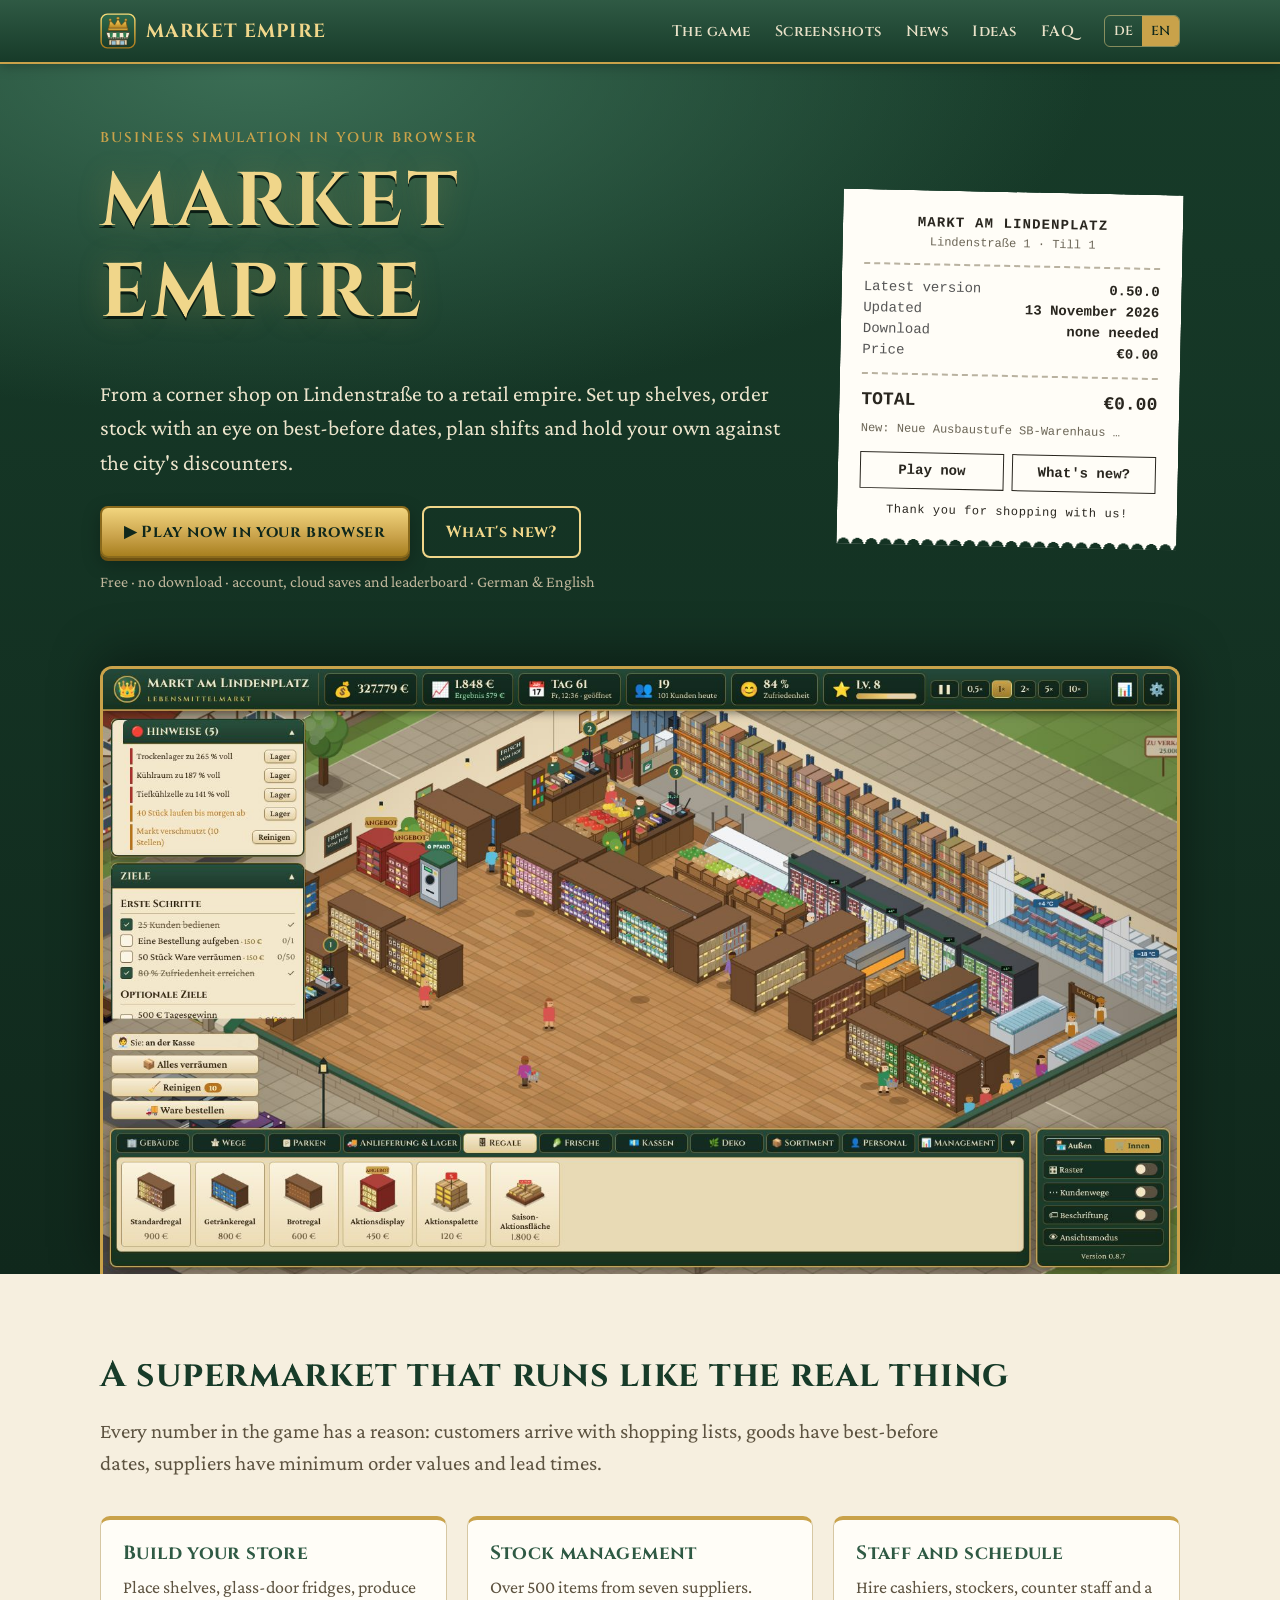
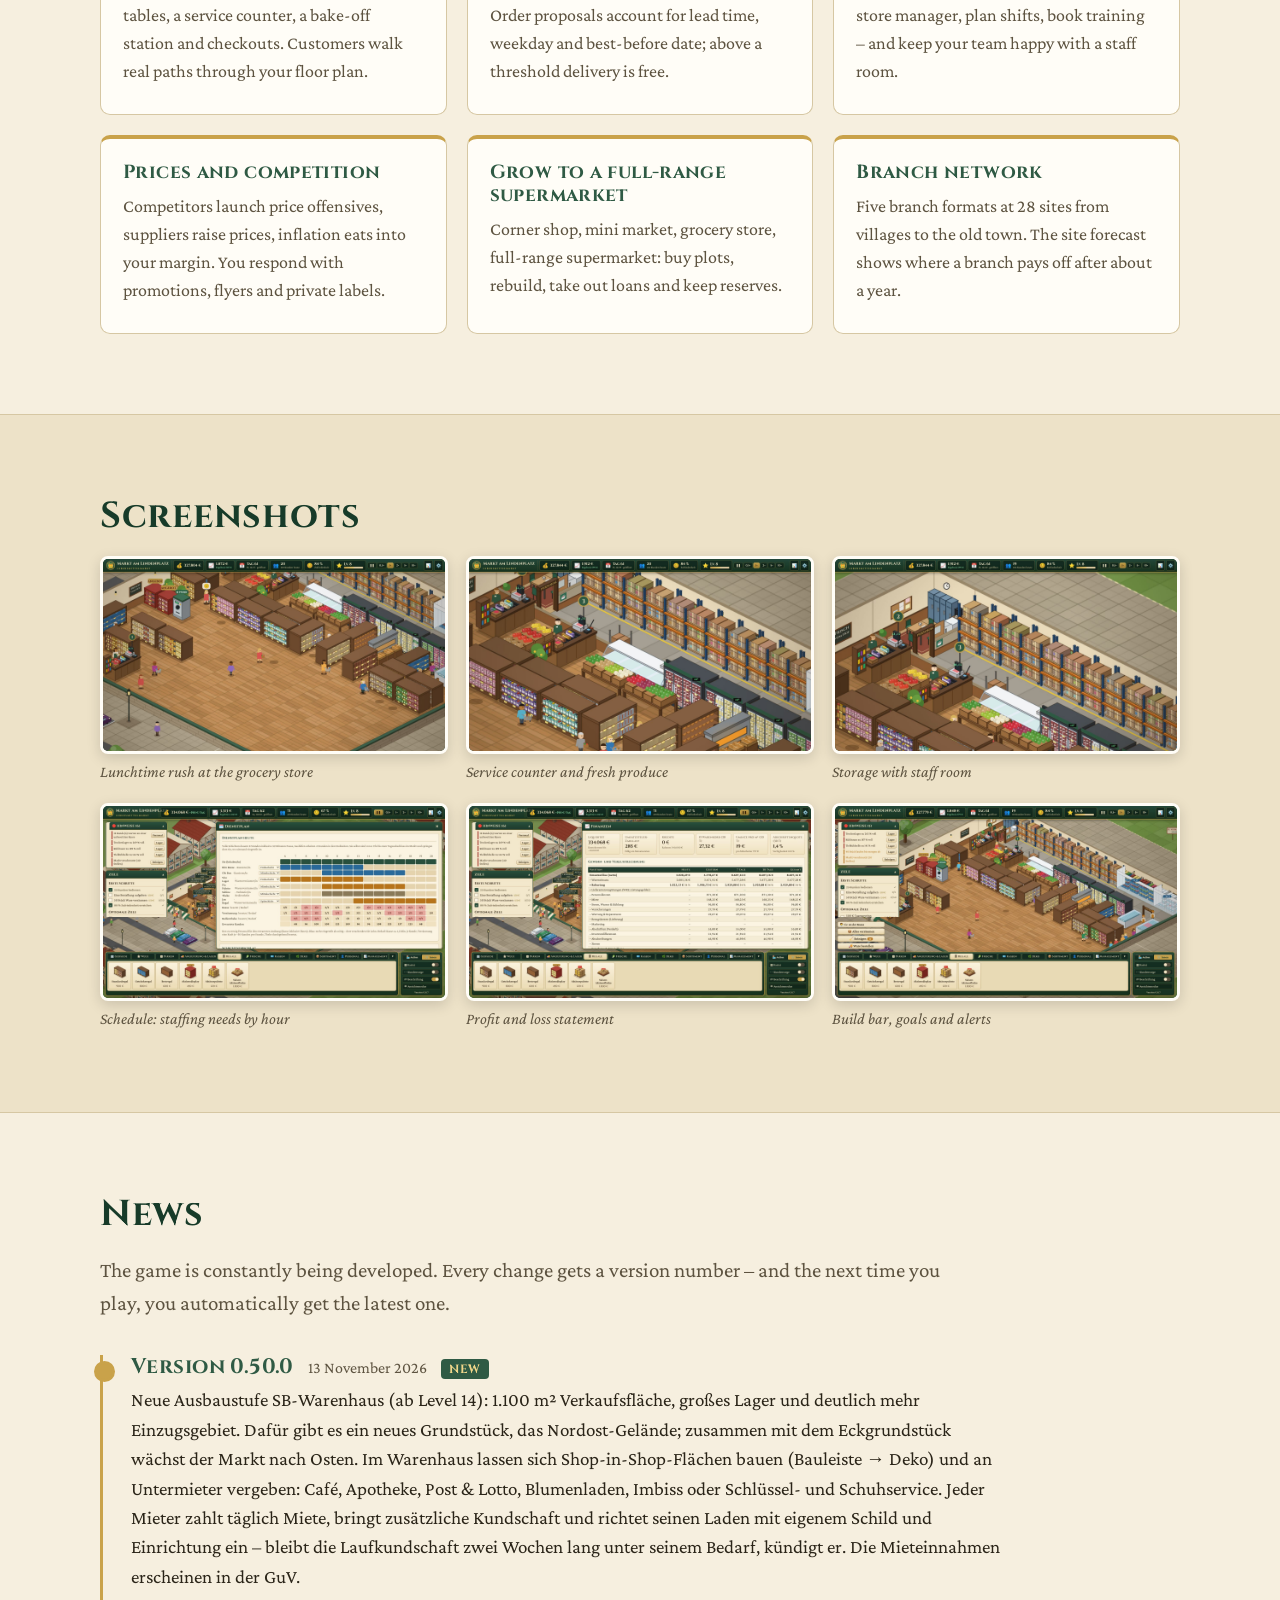
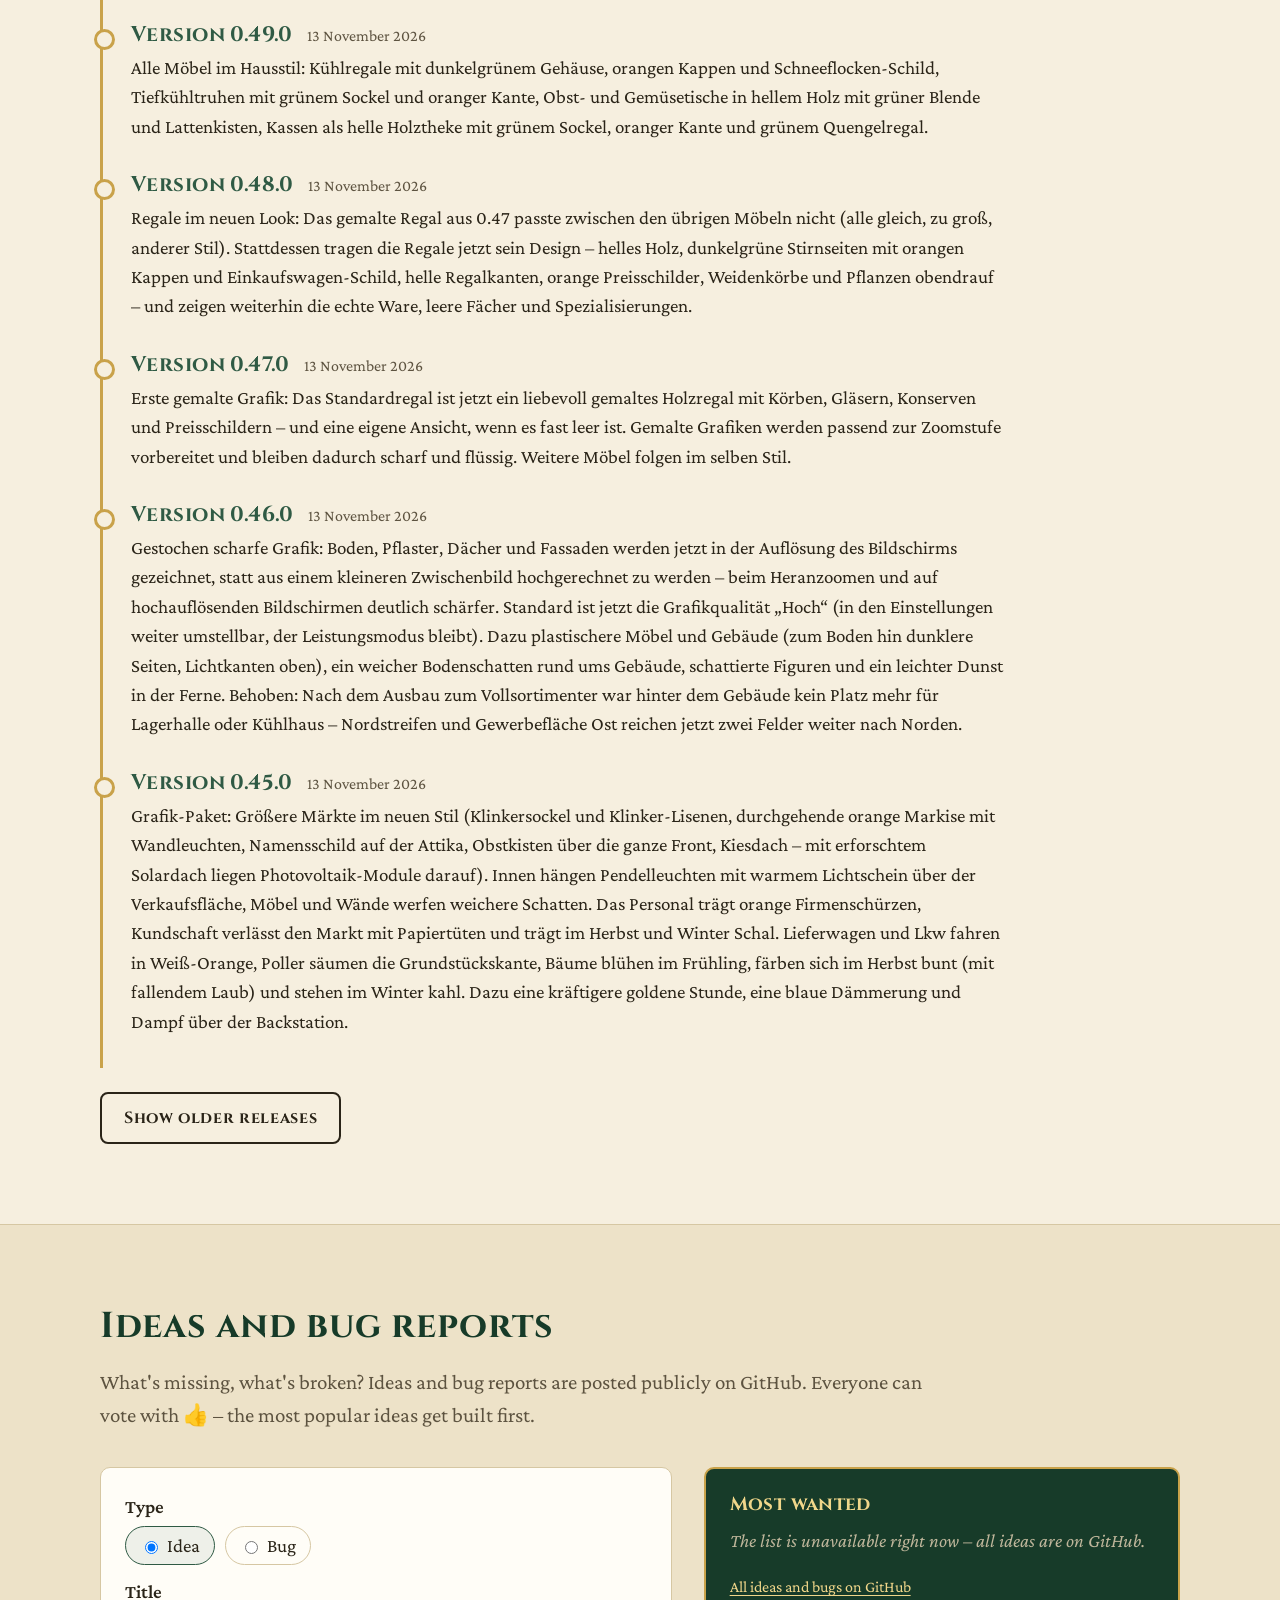
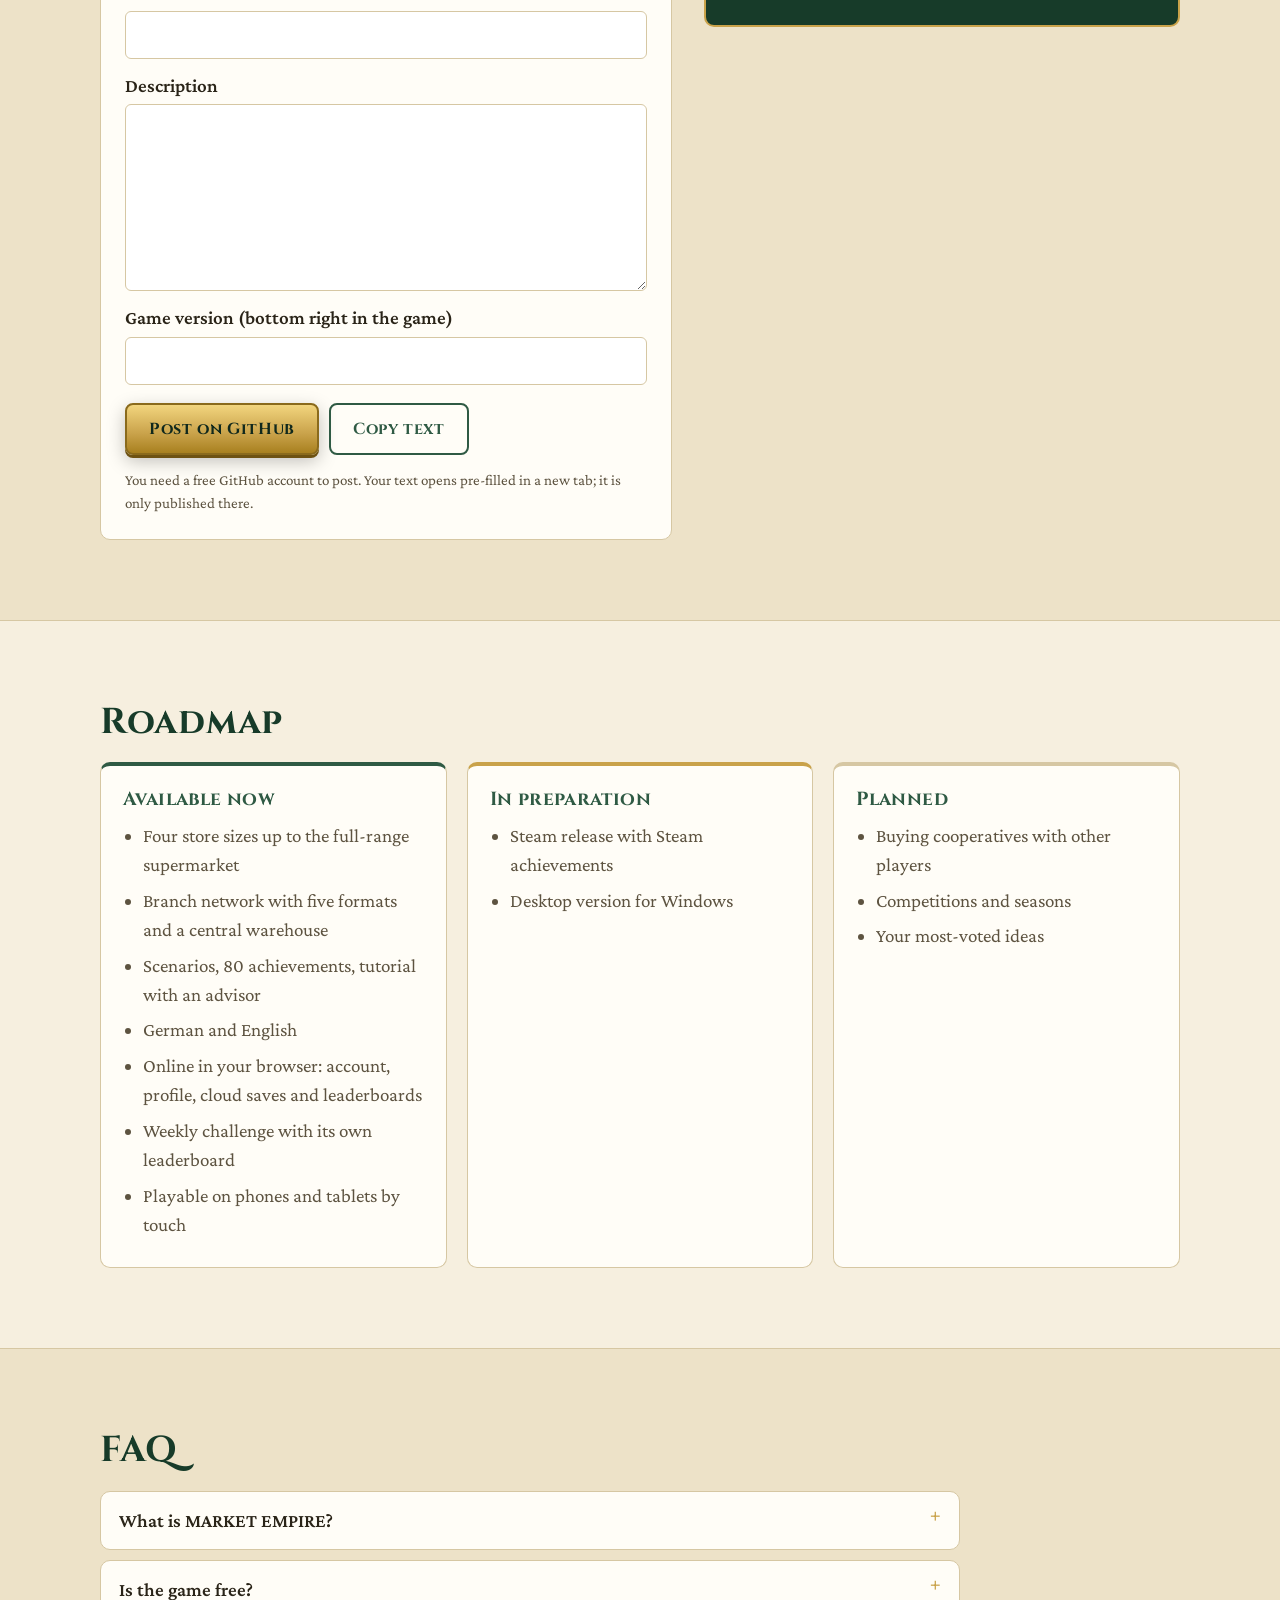
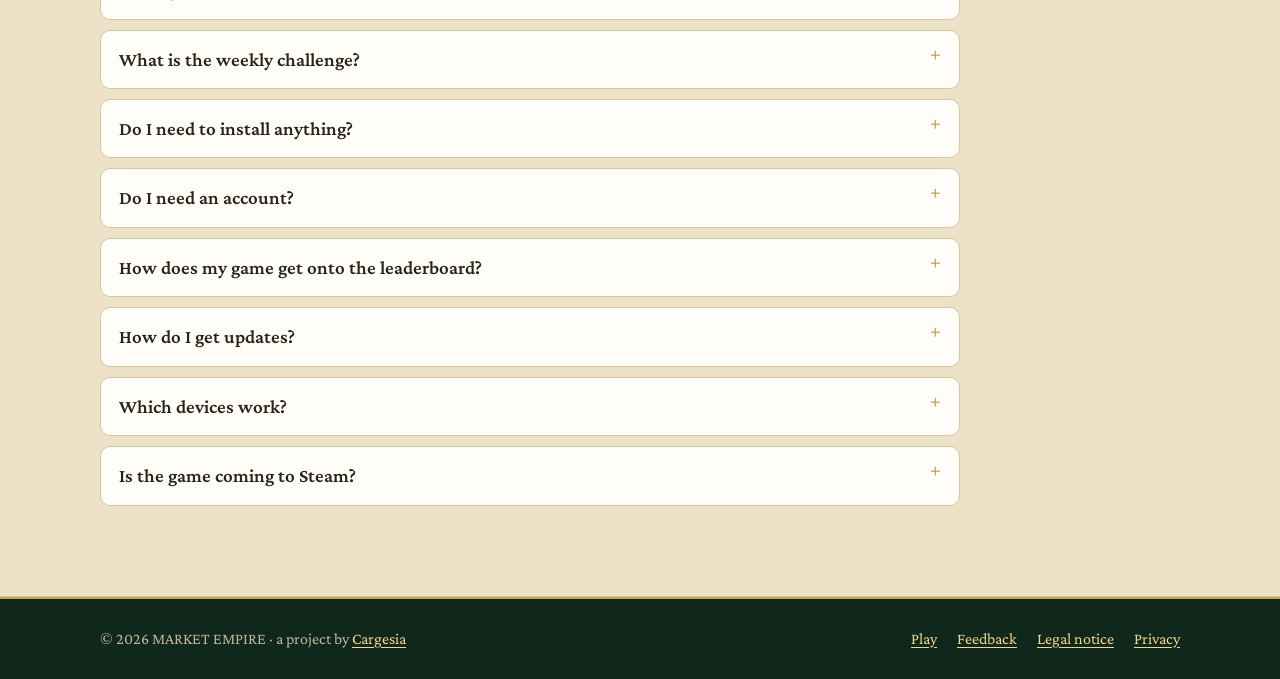
==== commit 8a969a64: "Website aktualisiert achistyle-art/Logistik@7ddbe4109d2d878e5dd89f5730b756e4aecb3611" ====
--- a/index.html
+++ b/index.html
@@ -35,7 +35,7 @@
 <link rel="icon" href="img/logo.svg" type="image/svg+xml">
 <link rel="apple-touch-icon" href="img/logo.svg">
 <!-- seo:jsonld -->
-<script type="application/ld+json">[{"@context":"https://schema.org","@type":"VideoGame","@id":"https://markt.cargesia.com/#spiel","name":"MARKET EMPIRE","alternateName":"Market Empire – Supermarkt-Tycoon","description":"Kostenlose Supermarkt-Wirtschaftssimulation im Browser: vom kleinen Nachbarschaftsladen zum Vollsortiment-Supermarkt und zur regionalen Kette. Regale einrichten, Ware mit Blick aufs MHD bestellen, Personal und Schichten planen, Preise gegen Discounter setzen, Filialen eröffnen.","url":"https://markt.cargesia.com/","sameAs":["https://markt.cargesia.com/spielen/"],"genre":["Wirtschaftssimulation","Tycoon","Aufbauspiel","Management"],"gamePlatform":["Webbrowser","PC","Smartphone","Tablet"],"applicationCategory":"GameApplication","operatingSystem":"Webbrowser (Chrome, Edge, Firefox, Safari)","inLanguage":["de","en"],"playMode":"SinglePlayer","isAccessibleForFree":true,"softwareVersion":"0.49.0","dateModified":"2026-11-13","image":"https://markt.cargesia.com/img/markt-ui.jpg","screenshot":["https://markt.cargesia.com/img/markt-ui.jpg","https://markt.cargesia.com/img/innenraum.jpg","https://markt.cargesia.com/img/theke.jpg","https://markt.cargesia.com/img/lager.jpg","https://markt.cargesia.com/img/dienstplan.jpg","https://markt.cargesia.com/img/finanzen.jpg"],"offers":{"@type":"Offer","price":"0","priceCurrency":"EUR","availability":"https://schema.org/InStock","url":"https://markt.cargesia.com/spielen/"},"author":{"@type":"Organization","@id":"https://markt.cargesia.com/#cargesia","name":"Cargesia","url":"https://cargesia.com"},"publisher":{"@type":"Organization","@id":"https://markt.cargesia.com/#cargesia","name":"Cargesia","url":"https://cargesia.com"}},{"@context":"https://schema.org","@type":"WebSite","@id":"https://markt.cargesia.com/#website","name":"MARKET EMPIRE","url":"https://markt.cargesia.com/","inLanguage":"de","publisher":{"@type":"Organization","@id":"https://markt.cargesia.com/#cargesia","name":"Cargesia","url":"https://cargesia.com"}},{"@context":"https://schema.org","@type":"Organization","@id":"https://markt.cargesia.com/#cargesia","name":"Cargesia","url":"https://cargesia.com"},{"@context":"https://schema.org","@type":"FAQPage","mainEntity":[{"@type":"Question","name":"Was ist MARKET EMPIRE?","acceptedAnswer":{"@type":"Answer","text":"MARKET EMPIRE ist eine Supermarkt-Wirtschaftssimulation (Tycoon-Spiel), die kostenlos im Browser läuft. Sie beginnen mit einem kleinen Nachbarschaftsladen, richten Regale und Kassen ein, bestellen Ware bei Lieferanten, stellen Personal ein und bauen den Laden bis zum Vollsortiment-Supermarkt und zur regionalen Kette aus. Entwickelt wird das Spiel von Cargesia."}},{"@type":"Question","name":"Ist das Spiel kostenlos?","acceptedAnswer":{"@type":"Answer","text":"Ja. MARKET EMPIRE ist kostenlos, ohne Werbung und ohne Kaufoptionen im Spiel."}},{"@type":"Question","name":"Was ist die Wochen-Challenge?","acceptedAnswer":{"@type":"Answer","text":"Jeden Montag starten alle Spieler mit derselben Ausgangslage – etwa knappem Startkapital oder einem Discounter nebenan – und haben 28 Spieltage für das beste Betriebsergebnis. Die Ergebnisse stehen in einer eigenen Wochen-Bestenliste. Im Advent wird die Challenge zum Weihnachtsgeschäft."}},{"@type":"Question","name":"Muss ich etwas installieren?","acceptedAnswer":{"@type":"Answer","text":"Nein. MARKET EMPIRE läuft direkt im Browser – einfach auf „Jetzt im Browser spielen“ klicken. Ein aktueller Chrome, Edge, Firefox oder Safari genügt."}},{"@type":"Question","name":"Brauche ich ein Konto?","acceptedAnswer":{"@type":"Answer","text":"Ja, für ein neues Spiel brauchen Sie ein kostenloses Konto – angelegt in einer Minute mit Spielername, Passwort und E-Mail-Adresse. Wir senden Ihnen einen 6-stelligen Code, mit dem Sie bestätigen, dass es Sie wirklich gibt; keine Werbung. Danach werden Ihre Spielstände in der Cloud gesichert, Sie können auf jedem Gerät weiterspielen, haben ein Profil und erscheinen in der Bestenliste."}},{"@type":"Question","name":"Wie kommt mein Spiel in die Bestenliste?","acceptedAnswer":{"@type":"Answer","text":"Melden Sie sich spätestens am 14. Spieltag an – dann zählt das Spiel automatisch. Der Server berechnet die Werte selbst aus Ihrem Cloud-Spielstand; Spiele mit Cheats zählen nicht."}},{"@type":"Question","name":"Wie bekomme ich Updates?","acceptedAnswer":{"@type":"Answer","text":"Automatisch: Beim nächsten Aufruf spielen Sie schon die neueste Version. Was sich geändert hat, steht oben unter „Neuigkeiten“ und im Hauptmenü des Spiels."}},{"@type":"Question","name":"Welche Geräte eignen sich?","acceptedAnswer":{"@type":"Answer","text":"PC, Laptop, Tablet und Handy. Am PC steuern Sie mit Maus und Tastatur, auf Handy und Tablet per Touch: mit einem Finger verschieben, mit zwei Fingern zoomen, Regale per Antippen bauen. In den Einstellungen lässt sich die Grafikqualität reduzieren, falls es ruckelt."}},{"@type":"Question","name":"Kommt das Spiel auf Steam?","acceptedAnswer":{"@type":"Answer","text":"Ja, die Steam-Veröffentlichung ist in Vorbereitung. Sobald die Shopseite steht, finden Sie den Link hier."}}]}]</script>
+<script type="application/ld+json">[{"@context":"https://schema.org","@type":"VideoGame","@id":"https://markt.cargesia.com/#spiel","name":"MARKET EMPIRE","alternateName":"Market Empire – Supermarkt-Tycoon","description":"Kostenlose Supermarkt-Wirtschaftssimulation im Browser: vom kleinen Nachbarschaftsladen zum Vollsortiment-Supermarkt und zur regionalen Kette. Regale einrichten, Ware mit Blick aufs MHD bestellen, Personal und Schichten planen, Preise gegen Discounter setzen, Filialen eröffnen.","url":"https://markt.cargesia.com/","sameAs":["https://markt.cargesia.com/spielen/"],"genre":["Wirtschaftssimulation","Tycoon","Aufbauspiel","Management"],"gamePlatform":["Webbrowser","PC","Smartphone","Tablet"],"applicationCategory":"GameApplication","operatingSystem":"Webbrowser (Chrome, Edge, Firefox, Safari)","inLanguage":["de","en"],"playMode":"SinglePlayer","isAccessibleForFree":true,"softwareVersion":"0.50.0","dateModified":"2026-11-13","image":"https://markt.cargesia.com/img/markt-ui.jpg","screenshot":["https://markt.cargesia.com/img/markt-ui.jpg","https://markt.cargesia.com/img/innenraum.jpg","https://markt.cargesia.com/img/theke.jpg","https://markt.cargesia.com/img/lager.jpg","https://markt.cargesia.com/img/dienstplan.jpg","https://markt.cargesia.com/img/finanzen.jpg"],"offers":{"@type":"Offer","price":"0","priceCurrency":"EUR","availability":"https://schema.org/InStock","url":"https://markt.cargesia.com/spielen/"},"author":{"@type":"Organization","@id":"https://markt.cargesia.com/#cargesia","name":"Cargesia","url":"https://cargesia.com"},"publisher":{"@type":"Organization","@id":"https://markt.cargesia.com/#cargesia","name":"Cargesia","url":"https://cargesia.com"}},{"@context":"https://schema.org","@type":"WebSite","@id":"https://markt.cargesia.com/#website","name":"MARKET EMPIRE","url":"https://markt.cargesia.com/","inLanguage":"de","publisher":{"@type":"Organization","@id":"https://markt.cargesia.com/#cargesia","name":"Cargesia","url":"https://cargesia.com"}},{"@context":"https://schema.org","@type":"Organization","@id":"https://markt.cargesia.com/#cargesia","name":"Cargesia","url":"https://cargesia.com"},{"@context":"https://schema.org","@type":"FAQPage","mainEntity":[{"@type":"Question","name":"Was ist MARKET EMPIRE?","acceptedAnswer":{"@type":"Answer","text":"MARKET EMPIRE ist eine Supermarkt-Wirtschaftssimulation (Tycoon-Spiel), die kostenlos im Browser läuft. Sie beginnen mit einem kleinen Nachbarschaftsladen, richten Regale und Kassen ein, bestellen Ware bei Lieferanten, stellen Personal ein und bauen den Laden bis zum Vollsortiment-Supermarkt und zur regionalen Kette aus. Entwickelt wird das Spiel von Cargesia."}},{"@type":"Question","name":"Ist das Spiel kostenlos?","acceptedAnswer":{"@type":"Answer","text":"Ja. MARKET EMPIRE ist kostenlos, ohne Werbung und ohne Kaufoptionen im Spiel."}},{"@type":"Question","name":"Was ist die Wochen-Challenge?","acceptedAnswer":{"@type":"Answer","text":"Jeden Montag starten alle Spieler mit derselben Ausgangslage – etwa knappem Startkapital oder einem Discounter nebenan – und haben 28 Spieltage für das beste Betriebsergebnis. Die Ergebnisse stehen in einer eigenen Wochen-Bestenliste. Im Advent wird die Challenge zum Weihnachtsgeschäft."}},{"@type":"Question","name":"Muss ich etwas installieren?","acceptedAnswer":{"@type":"Answer","text":"Nein. MARKET EMPIRE läuft direkt im Browser – einfach auf „Jetzt im Browser spielen“ klicken. Ein aktueller Chrome, Edge, Firefox oder Safari genügt."}},{"@type":"Question","name":"Brauche ich ein Konto?","acceptedAnswer":{"@type":"Answer","text":"Ja, für ein neues Spiel brauchen Sie ein kostenloses Konto – angelegt in einer Minute mit Spielername, Passwort und E-Mail-Adresse. Wir senden Ihnen einen 6-stelligen Code, mit dem Sie bestätigen, dass es Sie wirklich gibt; keine Werbung. Danach werden Ihre Spielstände in der Cloud gesichert, Sie können auf jedem Gerät weiterspielen, haben ein Profil und erscheinen in der Bestenliste."}},{"@type":"Question","name":"Wie kommt mein Spiel in die Bestenliste?","acceptedAnswer":{"@type":"Answer","text":"Melden Sie sich spätestens am 14. Spieltag an – dann zählt das Spiel automatisch. Der Server berechnet die Werte selbst aus Ihrem Cloud-Spielstand; Spiele mit Cheats zählen nicht."}},{"@type":"Question","name":"Wie bekomme ich Updates?","acceptedAnswer":{"@type":"Answer","text":"Automatisch: Beim nächsten Aufruf spielen Sie schon die neueste Version. Was sich geändert hat, steht oben unter „Neuigkeiten“ und im Hauptmenü des Spiels."}},{"@type":"Question","name":"Welche Geräte eignen sich?","acceptedAnswer":{"@type":"Answer","text":"PC, Laptop, Tablet und Handy. Am PC steuern Sie mit Maus und Tastatur, auf Handy und Tablet per Touch: mit einem Finger verschieben, mit zwei Fingern zoomen, Regale per Antippen bauen. In den Einstellungen lässt sich die Grafikqualität reduzieren, falls es ruckelt."}},{"@type":"Question","name":"Kommt das Spiel auf Steam?","acceptedAnswer":{"@type":"Answer","text":"Ja, die Steam-Veröffentlichung ist in Vorbereitung. Sobald die Shopseite steht, finden Sie den Link hier."}}]}]</script>
 <!-- /seo:jsonld -->
 <link rel="stylesheet" href="style.css">
 </head>
@@ -92,7 +92,7 @@
         <p class="receipt-sub">Lindenstraße 1 · <span lang="de">Kasse 1</span><span lang="en">Till 1</span></p>
         <div class="receipt-rule" aria-hidden="true"></div>
         <dl class="receipt-lines">
-          <div><dt><span lang="de">Neueste Version</span><span lang="en">Latest version</span></dt><dd id="bon-version"><!-- seo:version -->0.49.0<!-- /seo:version --></dd></div>
+          <div><dt><span lang="de">Neueste Version</span><span lang="en">Latest version</span></dt><dd id="bon-version"><!-- seo:version -->0.50.0<!-- /seo:version --></dd></div>
           <div><dt><span lang="de">Stand</span><span lang="en">Updated</span></dt><dd id="bon-date"><!-- seo:date -->13.11.2026<!-- /seo:date --></dd></div>
           <div><dt><span lang="de">Download</span><span lang="en">Download</span></dt><dd><span lang="de">keiner nötig</span><span lang="en">none needed</span></dd></div>
           <div><dt><span lang="de">Preis</span><span lang="en">Price</span></dt><dd class="price"><span lang="de">0,00 €</span><span lang="en">€0.00</span></dd></div>
@@ -179,7 +179,7 @@
         <span lang="en">The game is constantly being developed. Every change gets a version number – and the next time you play, you automatically get the latest one.</span>
       </p>
       <ol class="releases" id="releases" aria-live="polite">
-        <!-- seo:releases --><li class="release latest"><div class="release-head"><h3>Version 0.49.0</h3><span class="release-date">13.11.2026</span></div><p>Alle Möbel im Hausstil: Kühlregale mit dunkelgrünem Gehäuse, orangen Kappen und Schneeflocken-Schild, Tiefkühltruhen mit grünem Sockel und oranger Kante, Obst- und Gemüsetische in hellem Holz mit grüner Blende und Lattenkisten, Kassen als helle Holztheke mit grünem Sockel, oranger Kante und grünem Quengelregal.</p></li><li class="release"><div class="release-head"><h3>Version 0.48.0</h3><span class="release-date">13.11.2026</span></div><p>Regale im neuen Look: Das gemalte Regal aus 0.47 passte zwischen den übrigen Möbeln nicht (alle gleich, zu groß, anderer Stil). Stattdessen tragen die Regale jetzt sein Design – helles Holz, dunkelgrüne Stirnseiten mit orangen Kappen und Einkaufswagen-Schild, helle Regalkanten, orange Preisschilder, Weidenkörbe und Pflanzen obendrauf – und zeigen weiterhin die echte Ware, leere Fächer und Spezialisierungen.</p></li><li class="release"><div class="release-head"><h3>Version 0.47.0</h3><span class="release-date">13.11.2026</span></div><p>Erste gemalte Grafik: Das Standardregal ist jetzt ein liebevoll gemaltes Holzregal mit Körben, Gläsern, Konserven und Preisschildern – und eine eigene Ansicht, wenn es fast leer ist. Gemalte Grafiken werden passend zur Zoomstufe vorbereitet und bleiben dadurch scharf und flüssig. Weitere Möbel folgen im selben Stil.</p></li><li class="release"><div class="release-head"><h3>Version 0.46.0</h3><span class="release-date">13.11.2026</span></div><p>Gestochen scharfe Grafik: Boden, Pflaster, Dächer und Fassaden werden jetzt in der Auflösung des Bildschirms gezeichnet, statt aus einem kleineren Zwischenbild hochgerechnet zu werden – beim Heranzoomen und auf hochauflösenden Bildschirmen deutlich schärfer. Standard ist jetzt die Grafikqualität „Hoch“ (in den Einstellungen weiter umstellbar, der Leistungsmodus bleibt). Dazu plastischere Möbel und Gebäude (zum Boden hin dunklere Seiten, Lichtkanten oben), ein weicher Bodenschatten rund ums Gebäude, schattierte Figuren und ein leichter Dunst in der Ferne. Behoben: Nach dem Ausbau zum Vollsortimenter war hinter dem Gebäude kein Platz mehr für Lagerhalle oder Kühlhaus – Nordstreifen und Gewerbefläche Ost reichen jetzt zwei Felder weiter nach Norden.</p></li><li class="release"><div class="release-head"><h3>Version 0.45.0</h3><span class="release-date">13.11.2026</span></div><p>Grafik-Paket: Größere Märkte im neuen Stil (Klinkersockel und Klinker-Lisenen, durchgehende orange Markise mit Wandleuchten, Namensschild auf der Attika, Obstkisten über die ganze Front, Kiesdach – mit erforschtem Solardach liegen Photovoltaik-Module darauf). Innen hängen Pendelleuchten mit warmem Lichtschein über der Verkaufsfläche, Möbel und Wände werfen weichere Schatten. Das Personal trägt orange Firmenschürzen, Kundschaft verlässt den Markt mit Papiertüten und trägt im Herbst und Winter Schal. Lieferwagen und Lkw fahren in Weiß-Orange, Poller säumen die Grundstückskante, Bäume blühen im Frühling, färben sich im Herbst bunt (mit fallendem Laub) und stehen im Winter kahl. Dazu eine kräftigere goldene Stunde, eine blaue Dämmerung und Dampf über der Backstation.</p></li><!-- /seo:releases -->
+        <!-- seo:releases --><li class="release latest"><div class="release-head"><h3>Version 0.50.0</h3><span class="release-date">13.11.2026</span></div><p>Neue Ausbaustufe SB-Warenhaus (ab Level 14): 1.100 m² Verkaufsfläche, großes Lager und deutlich mehr Einzugsgebiet. Dafür gibt es ein neues Grundstück, das Nordost-Gelände; zusammen mit dem Eckgrundstück wächst der Markt nach Osten. Im Warenhaus lassen sich Shop-in-Shop-Flächen bauen (Bauleiste → Deko) und an Untermieter vergeben: Café, Apotheke, Post &amp; Lotto, Blumenladen, Imbiss oder Schlüssel- und Schuhservice. Jeder Mieter zahlt täglich Miete, bringt zusätzliche Kundschaft und richtet seinen Laden mit eigenem Schild und Einrichtung ein – bleibt die Laufkundschaft zwei Wochen lang unter seinem Bedarf, kündigt er. Die Mieteinnahmen erscheinen in der GuV.</p></li><li class="release"><div class="release-head"><h3>Version 0.49.0</h3><span class="release-date">13.11.2026</span></div><p>Alle Möbel im Hausstil: Kühlregale mit dunkelgrünem Gehäuse, orangen Kappen und Schneeflocken-Schild, Tiefkühltruhen mit grünem Sockel und oranger Kante, Obst- und Gemüsetische in hellem Holz mit grüner Blende und Lattenkisten, Kassen als helle Holztheke mit grünem Sockel, oranger Kante und grünem Quengelregal.</p></li><li class="release"><div class="release-head"><h3>Version 0.48.0</h3><span class="release-date">13.11.2026</span></div><p>Regale im neuen Look: Das gemalte Regal aus 0.47 passte zwischen den übrigen Möbeln nicht (alle gleich, zu groß, anderer Stil). Stattdessen tragen die Regale jetzt sein Design – helles Holz, dunkelgrüne Stirnseiten mit orangen Kappen und Einkaufswagen-Schild, helle Regalkanten, orange Preisschilder, Weidenkörbe und Pflanzen obendrauf – und zeigen weiterhin die echte Ware, leere Fächer und Spezialisierungen.</p></li><li class="release"><div class="release-head"><h3>Version 0.47.0</h3><span class="release-date">13.11.2026</span></div><p>Erste gemalte Grafik: Das Standardregal ist jetzt ein liebevoll gemaltes Holzregal mit Körben, Gläsern, Konserven und Preisschildern – und eine eigene Ansicht, wenn es fast leer ist. Gemalte Grafiken werden passend zur Zoomstufe vorbereitet und bleiben dadurch scharf und flüssig. Weitere Möbel folgen im selben Stil.</p></li><li class="release"><div class="release-head"><h3>Version 0.46.0</h3><span class="release-date">13.11.2026</span></div><p>Gestochen scharfe Grafik: Boden, Pflaster, Dächer und Fassaden werden jetzt in der Auflösung des Bildschirms gezeichnet, statt aus einem kleineren Zwischenbild hochgerechnet zu werden – beim Heranzoomen und auf hochauflösenden Bildschirmen deutlich schärfer. Standard ist jetzt die Grafikqualität „Hoch“ (in den Einstellungen weiter umstellbar, der Leistungsmodus bleibt). Dazu plastischere Möbel und Gebäude (zum Boden hin dunklere Seiten, Lichtkanten oben), ein weicher Bodenschatten rund ums Gebäude, schattierte Figuren und ein leichter Dunst in der Ferne. Behoben: Nach dem Ausbau zum Vollsortimenter war hinter dem Gebäude kein Platz mehr für Lagerhalle oder Kühlhaus – Nordstreifen und Gewerbefläche Ost reichen jetzt zwei Felder weiter nach Norden.</p></li><!-- /seo:releases -->
       </ol>
       <button type="button" class="btn btn-ghost" id="more-releases" hidden><span lang="de">Ältere Versionen anzeigen</span><span lang="en">Show older releases</span></button>
     </div>
